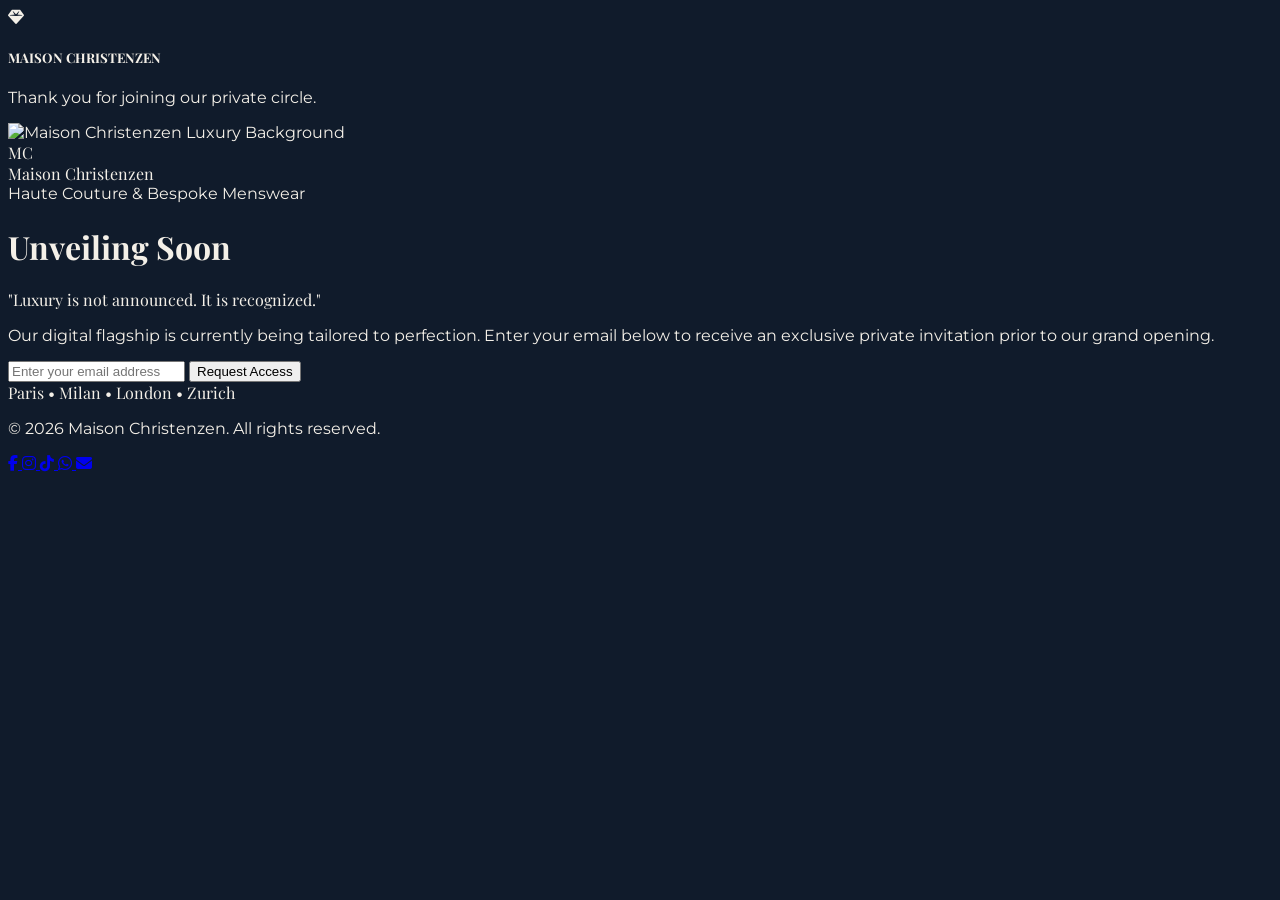
==== index.html @ d9ef7615 "comming soon" ====
<!DOCTYPE html>
<html lang="en">
<head>
    <meta charset="UTF-8">
    <meta name="viewport" content="width=device-width, initial-scale=1.0">
    <title>Maison Christenzen | Coming Soon</title>
    <!-- Tailwind CSS CDN -->
    <script src="https://cdn.tailwindcss.com"></script>
    <script>
        tailwind.config = {
            theme: {
                extend: {
                    colors: {
                        midnight: '#101B2B',
                        ivory: '#F4F0E8',
                        alabaster: '#FAF8F5',
                        platinum: '#B8BEC8',
                        champagne: '#C4AA83',
                    },
                    fontFamily: {
                        serif: ['Playfair Display', 'serif'],
                        sans: ['Montserrat', 'sans-serif'],
                    },
                }
            }
        }
    </script>
    <!-- Google Fonts -->
    <link rel="preconnect" href="https://fonts.googleapis.com">
    <link rel="preconnect" href="https://fonts.gstatic.com" crossorigin>
    <link href="https://fonts.googleapis.com/css2?family=Montserrat:wght@300;400;500;600&family=Playfair+Display:ital,wght@0,400;0,500;0,600;0,700;1,400;1,500&display=swap" rel="stylesheet">
    <!-- FontAwesome Icons -->
    <link rel="stylesheet" href="https://cdnjs.cloudflare.com/ajax/libs/font-awesome/6.4.0/css/all.min.css">
    <style>
        body {
            background-color: #101B2B;
            color: #F4F0E8;
            font-family: 'Montserrat', sans-serif;
        }
        h1, h2, h3, h4, .font-serif {
            font-family: 'Playfair Display', serif;
        }
    </style>
</head>
<body class="bg-midnight text-ivory antialiased selection:bg-champagne selection:text-midnight min-h-screen flex flex-col justify-between relative overflow-x-hidden">

    <!-- Notification Toast Box -->
    <div id="toast" class="fixed bottom-6 right-6 z-50 transform translate-y-24 opacity-0 transition-all duration-300 bg-white border border-champagne/40 text-midnight px-6 py-4 rounded-sm shadow-2xl flex items-center space-x-4">
        <i class="fa-solid fa-gem text-champagne text-xl"></i>
        <div>
            <h5 class="font-serif text-sm tracking-widest text-midnight font-semibold">MAISON CHRISTENZEN</h5>
            <p id="toast-message" class="text-xs text-midnight/70">Thank you for joining our private circle.</p>
        </div>
    </div>

    <!-- Background Image Overlay -->
    <div class="absolute inset-0 z-0 pointer-events-none">
        <img src="https://images.unsplash.com/photo-1507679799987-c73779587ccf?auto=format&fit=crop&w=2000&q=80" alt="Maison Christenzen Luxury Background" class="w-full h-full object-cover object-center opacity-20 filter brightness-75">
        <div class="absolute inset-0 bg-gradient-to-b from-midnight/90 via-midnight/75 to-midnight"></div>
    </div>

    <!-- Top Header -->
    <header class="relative z-10 w-full py-10 px-8 flex justify-center border-b border-platinum/10">
        <div class="flex items-center space-x-3">
            <div class="w-11 h-11 border border-champagne/70 flex items-center justify-center rounded-sm">
                <span class="font-serif font-bold text-champagne text-xl tracking-tighter">MC</span>
            </div>
            <div class="text-left">
                <span class="font-serif tracking-[0.25em] text-sm uppercase block text-ivory font-medium">Maison</span>
                <span class="font-serif tracking-[0.15em] text-[10px] uppercase block text-champagne">Christenzen</span>
            </div>
        </div>
    </header>

    <!-- Main Content Area -->
    <main class="relative z-10 flex-grow flex items-center justify-center px-6 py-16 text-center">
        <div class="max-w-3xl mx-auto">
            <span class="text-champagne uppercase tracking-[0.35em] text-xs font-semibold mb-6 block">Haute Couture & Bespoke Menswear</span>
            
            <h1 class="font-serif text-4xl sm:text-6xl md:text-7xl tracking-wider text-ivory font-light mb-6">
                Unveiling Soon
            </h1>
            
            <p class="font-serif italic text-lg sm:text-xl text-platinum/90 mb-10 tracking-wide max-w-xl mx-auto">
                "Luxury is not announced. It is recognized."
            </p>

            <div class="w-16 h-[1px] bg-champagne/60 mx-auto mb-10"></div>

            <p class="text-xs sm:text-sm text-platinum/80 font-light leading-relaxed max-w-lg mx-auto mb-10 tracking-wider">
                Our digital flagship is currently being tailored to perfection. Enter your email below to receive an exclusive private invitation prior to our grand opening.
            </p>

            <!-- Newsletter Form -->
            <form onsubmit="event.preventDefault(); showToast('Your email has been added to our private concierge list.');" class="max-w-md mx-auto flex flex-col sm:flex-row gap-3">
                <input type="email" placeholder="Enter your email address" required class="flex-grow bg-midnight/90 border border-platinum/30 px-5 py-4 text-xs text-ivory focus:outline-none focus:border-champagne rounded-sm placeholder:text-platinum/50 transition-colors">
                <button type="submit" class="px-8 py-4 bg-transparent border border-champagne text-champagne hover:bg-champagne hover:text-midnight transition-all duration-300 text-xs uppercase tracking-[0.25em] font-semibold whitespace-nowrap shadow-lg">
                    Request Access
                </button>
            </form>
            
            <div class="mt-12 text-[11px] uppercase tracking-[0.25em] text-champagne/80 font-serif italic">
                Paris • Milan • London • Zurich
            </div>
        </div>
    </main>

    <!-- Footer Area -->
    <footer class="relative z-10 w-full py-8 px-6 border-t border-platinum/10 flex flex-col sm:flex-row items-center justify-between text-xs text-platinum/60 font-light max-w-7xl mx-auto">
        <p>&copy; 2026 Maison Christenzen. All rights reserved.</p>
        
        <div class="flex items-center space-x-5 mt-4 sm:mt-0">
            <a href="https://facebook.com" target="_blank" rel="noopener noreferrer" aria-label="Facebook" class="w-8 h-8 border border-platinum/30 rounded-full flex items-center justify-center hover:border-champagne hover:text-champagne transition-colors">
                <i class="fa-brands fa-facebook-f text-xs"></i>
            </a>
            <a href="https://instagram.com" target="_blank" rel="noopener noreferrer" aria-label="Instagram" class="w-8 h-8 border border-platinum/30 rounded-full flex items-center justify-center hover:border-champagne hover:text-champagne transition-colors">
                <i class="fa-brands fa-instagram text-xs"></i>
            </a>
            <a href="https://tiktok.com" target="_blank" rel="noopener noreferrer" aria-label="TikTok" class="w-8 h-8 border border-platinum/30 rounded-full flex items-center justify-center hover:border-champagne hover:text-champagne transition-colors">
                <i class="fa-brands fa-tiktok text-xs"></i>
            </a>
            <a href="https://whatsapp.com" target="_blank" rel="noopener noreferrer" aria-label="WhatsApp" class="w-8 h-8 border border-platinum/30 rounded-full flex items-center justify-center hover:border-champagne hover:text-champagne transition-colors">
                <i class="fa-brands fa-whatsapp text-xs"></i>
            </a>
            <a href="mailto:concierge@maisonchristenzen.com" aria-label="Email Concierge" class="w-8 h-8 border border-platinum/30 rounded-full flex items-center justify-center hover:border-champagne hover:text-champagne transition-colors">
                <i class="fa-solid fa-envelope text-xs"></i>
            </a>
        </div>
    </footer>

    <!-- Toast Script -->
    <script>
        function showToast(message) {
            const toast = document.getElementById('toast');
            const toastMsg = document.getElementById('toast-message');
            toastMsg.textContent = message;
            
            toast.classList.remove('translate-y-24', 'opacity-0');
            toast.classList.add('translate-y-0', 'opacity-100');
            
            setTimeout(() => {
                toast.classList.remove('translate-y-0', 'opacity-100');
                toast.classList.add('translate-y-24', 'opacity-0');
            }, 3500);
        }
    </script>
</body>
</html>
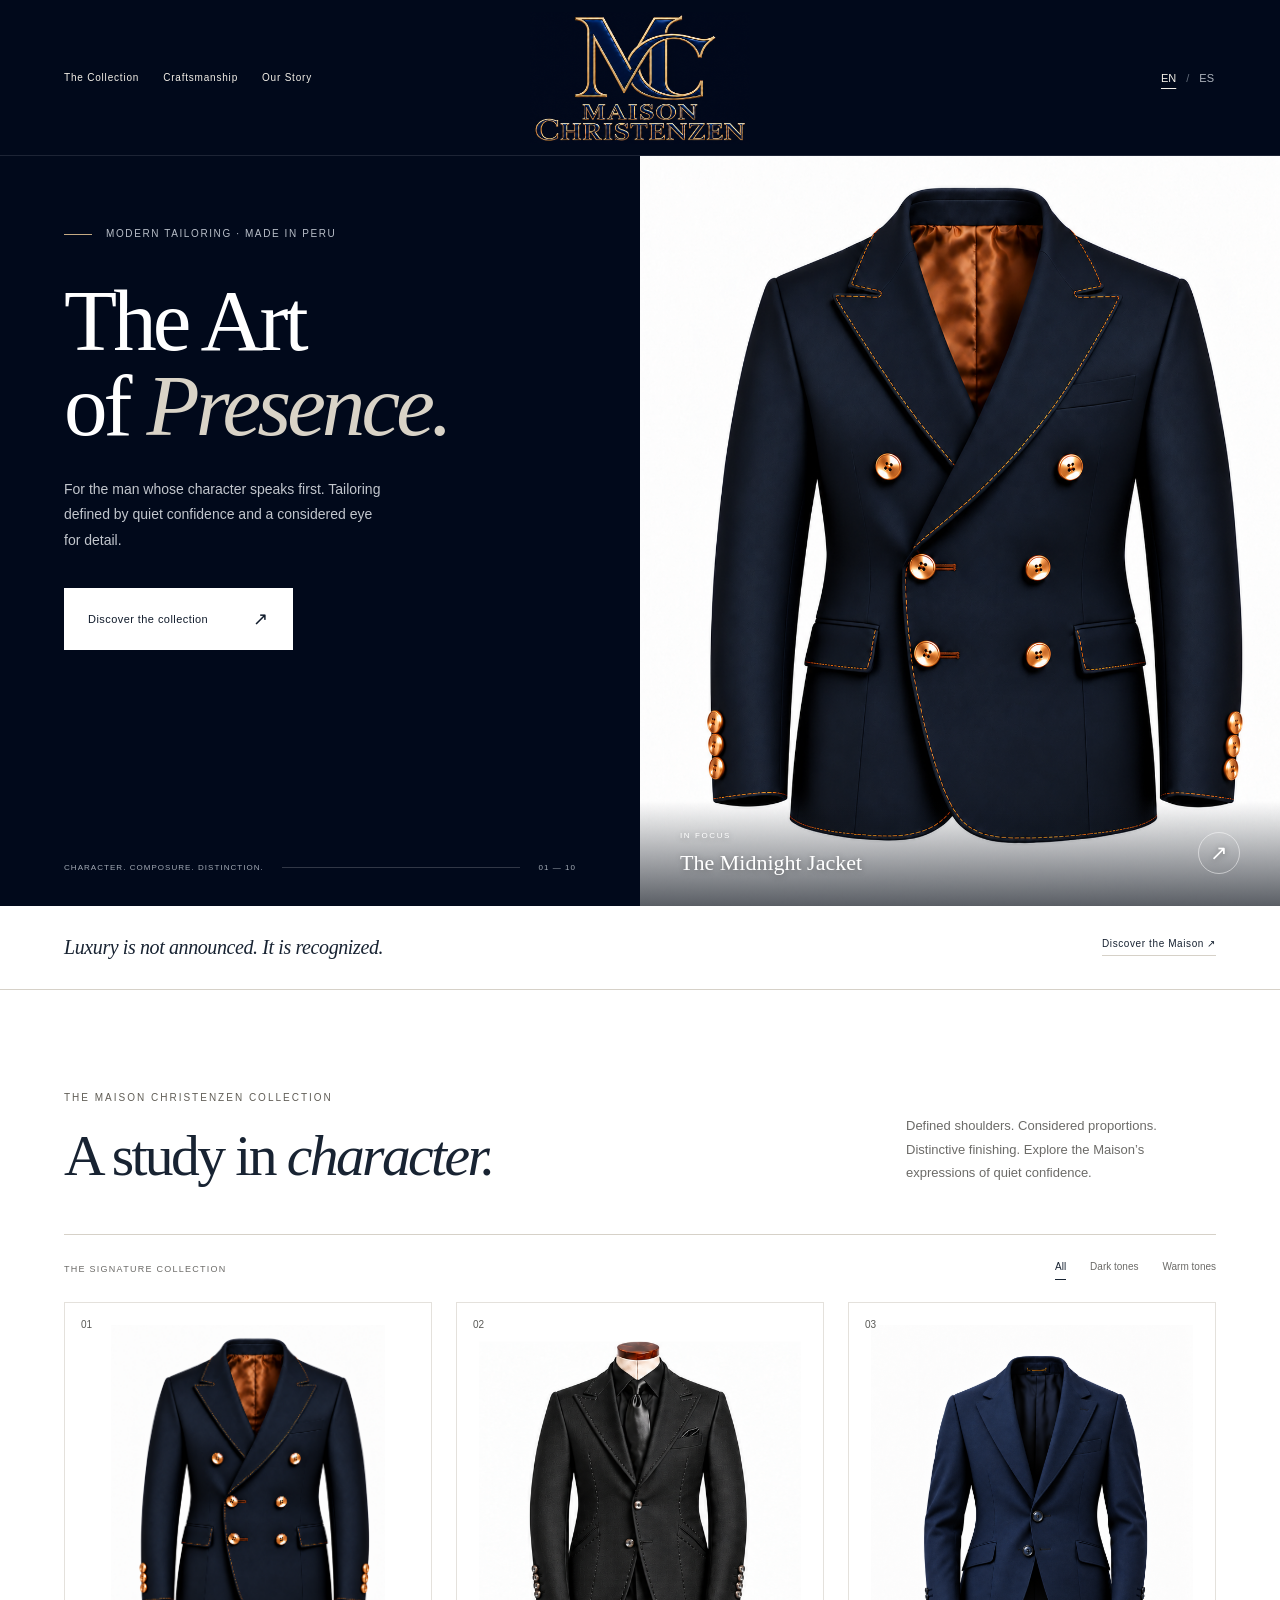
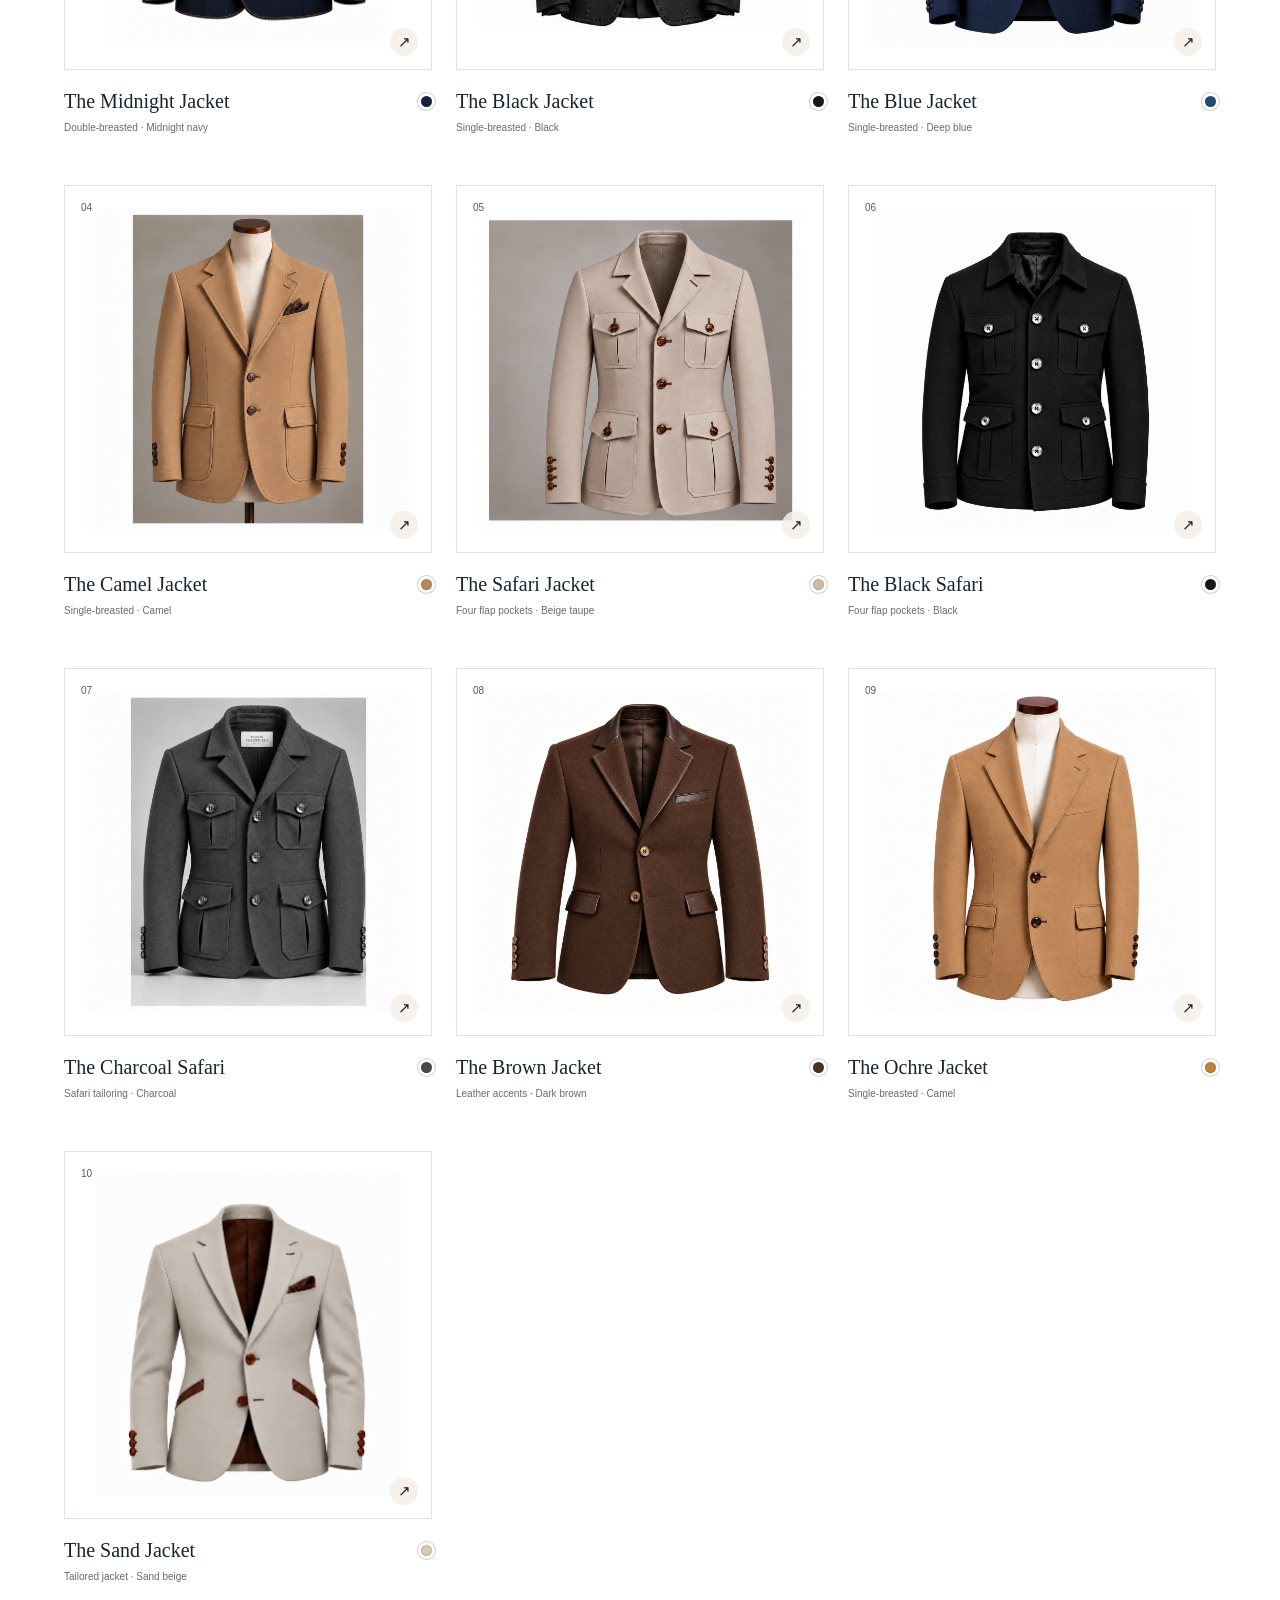
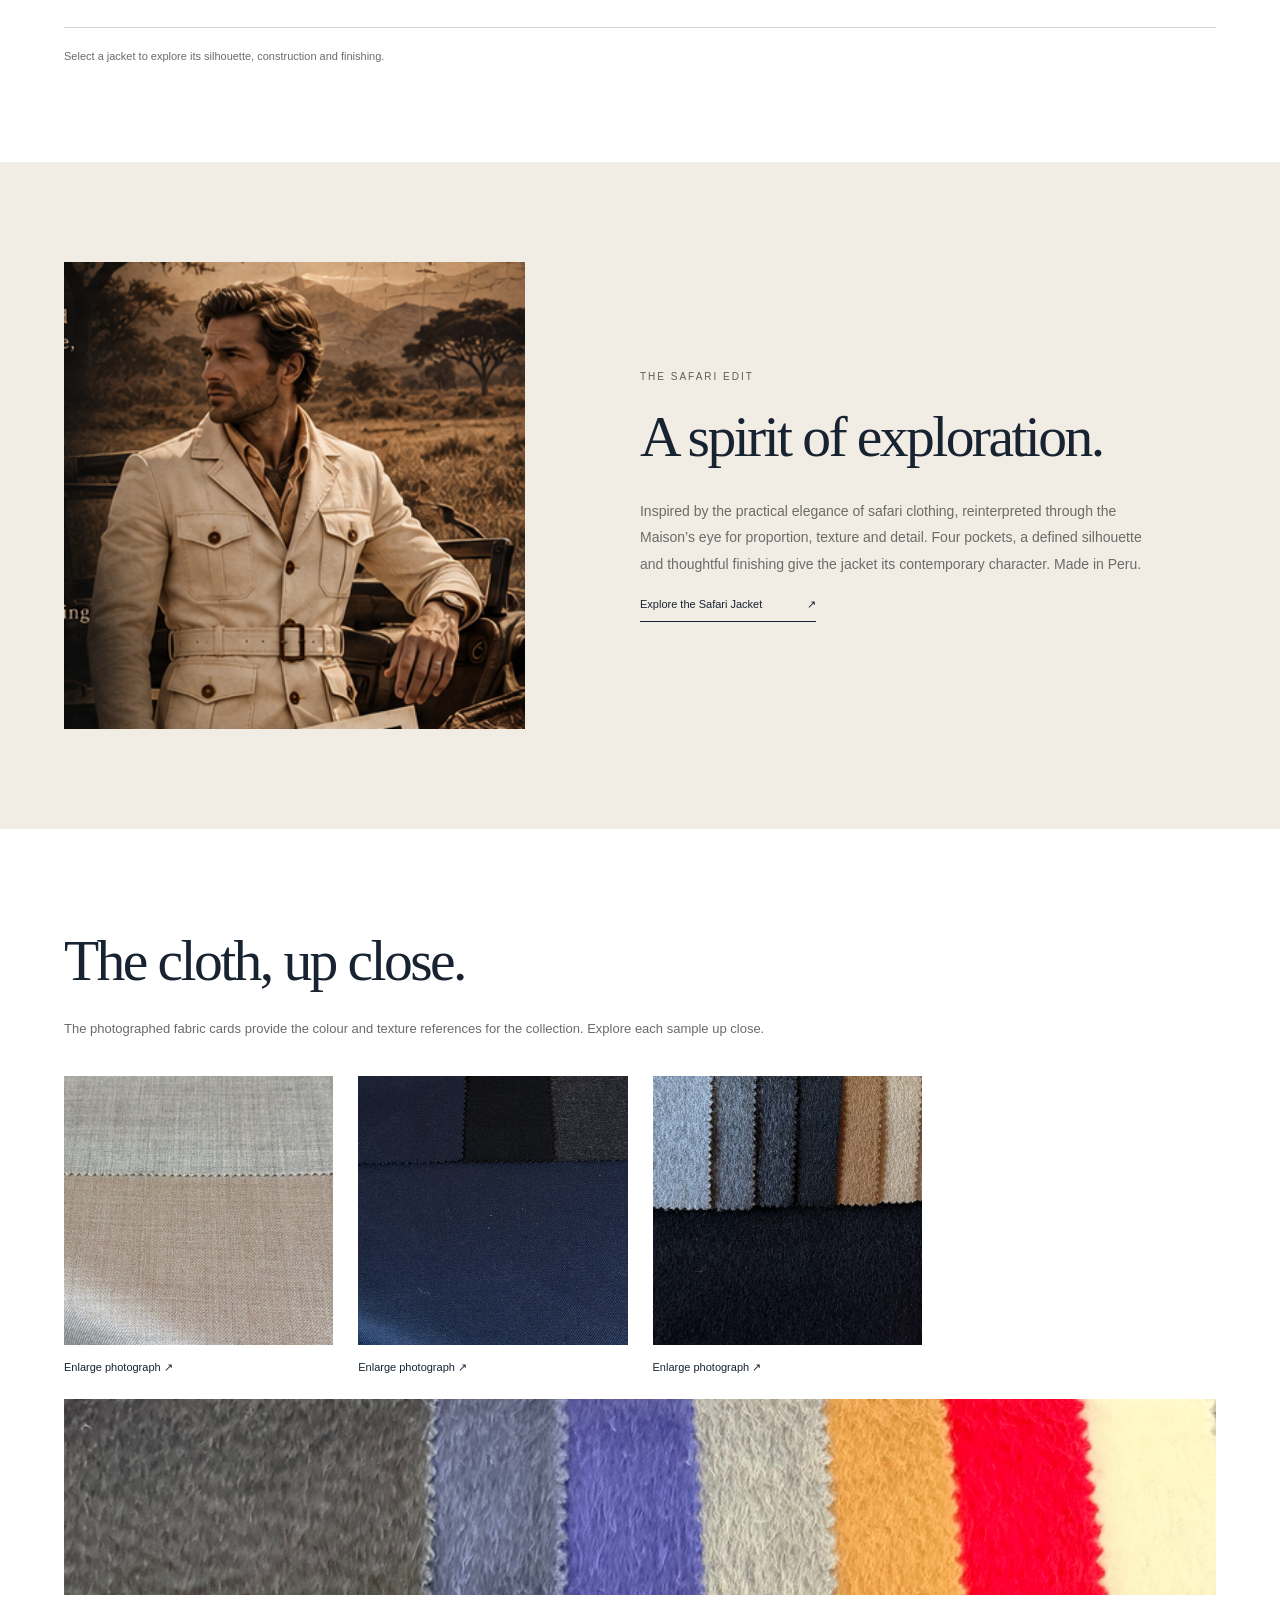
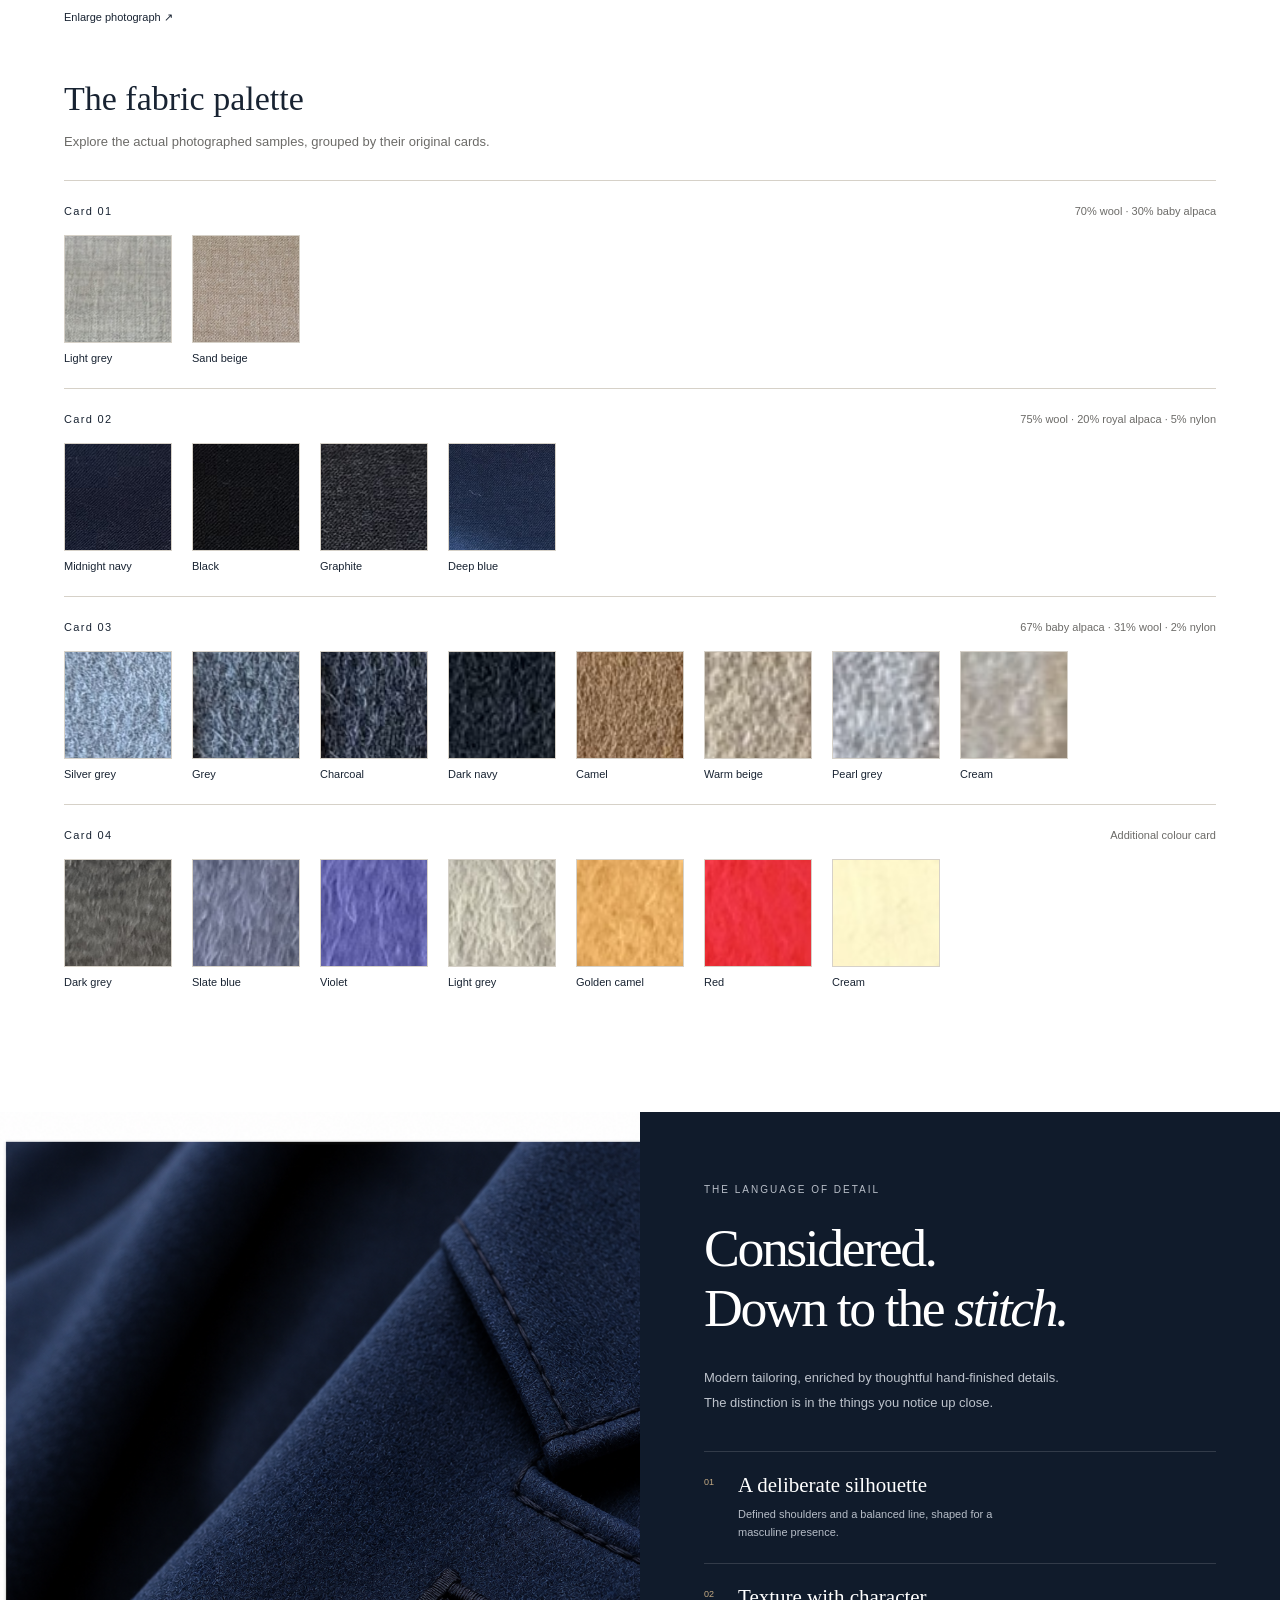
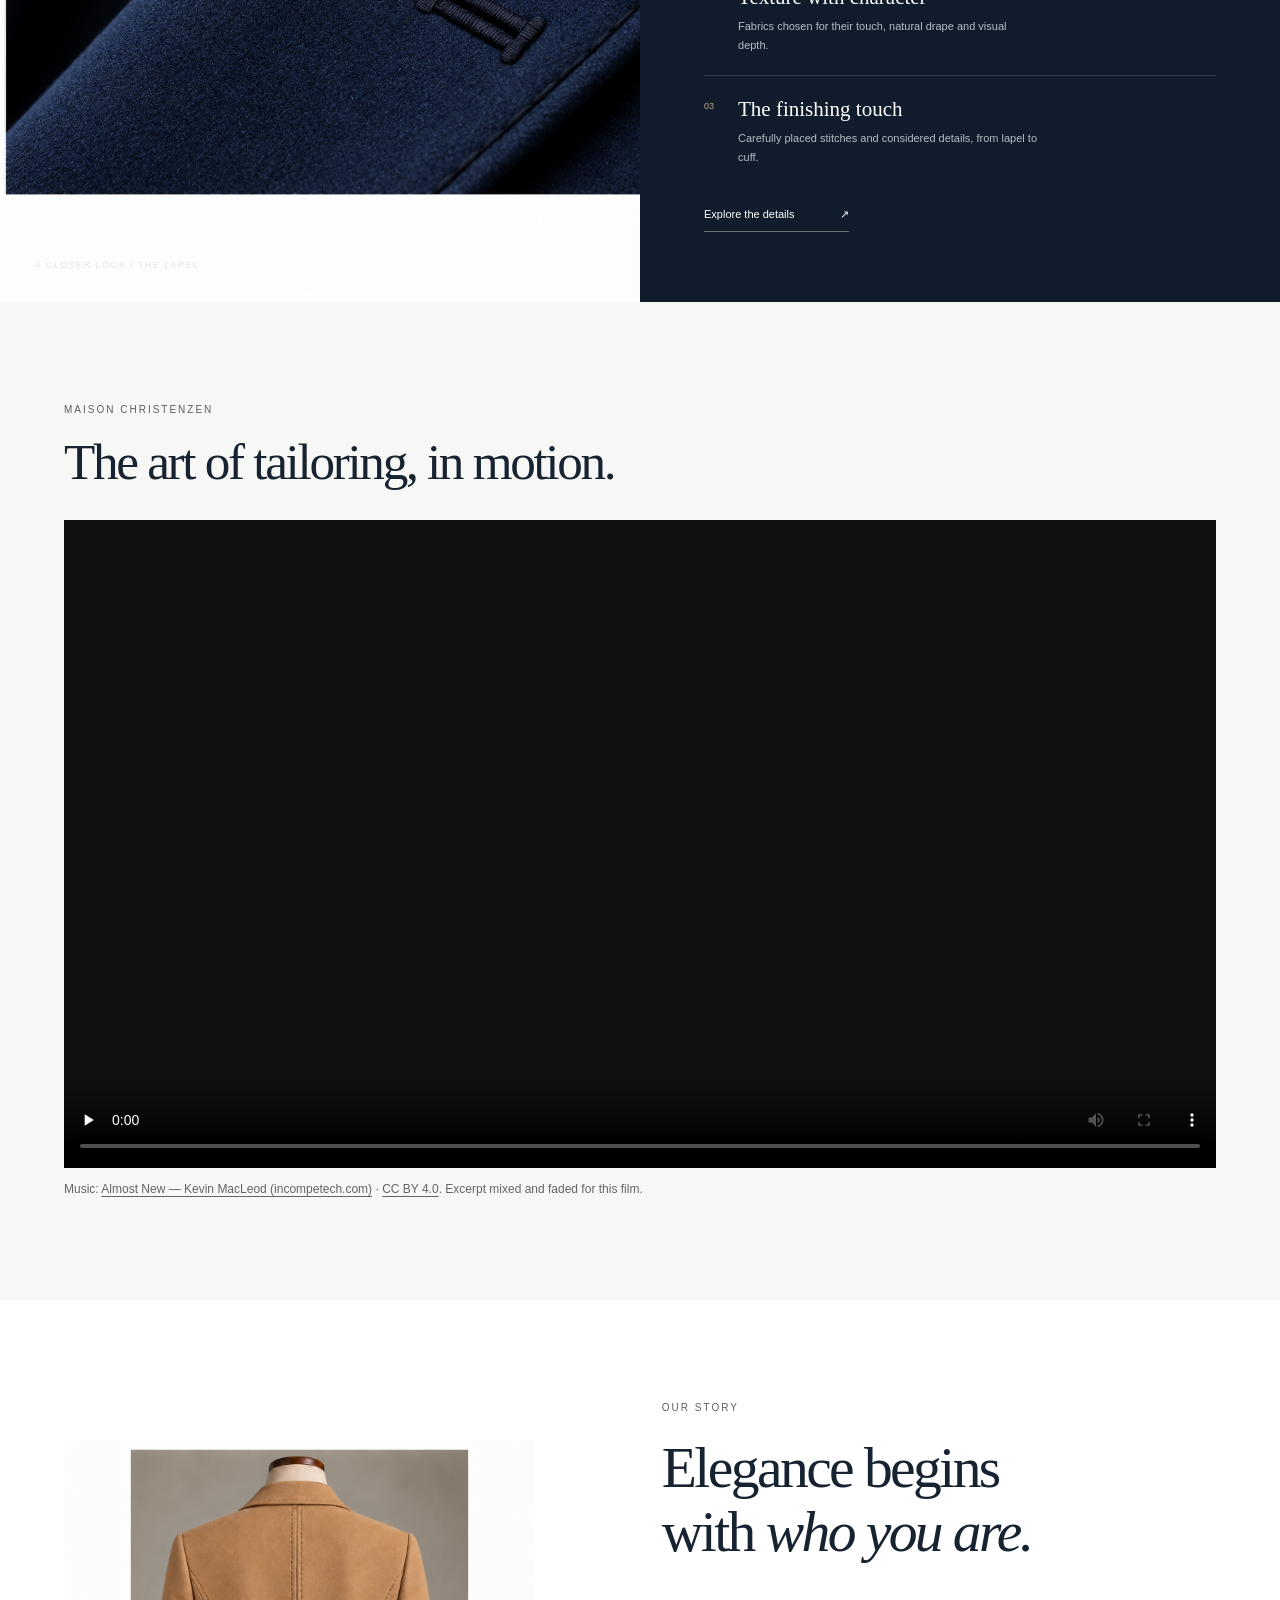
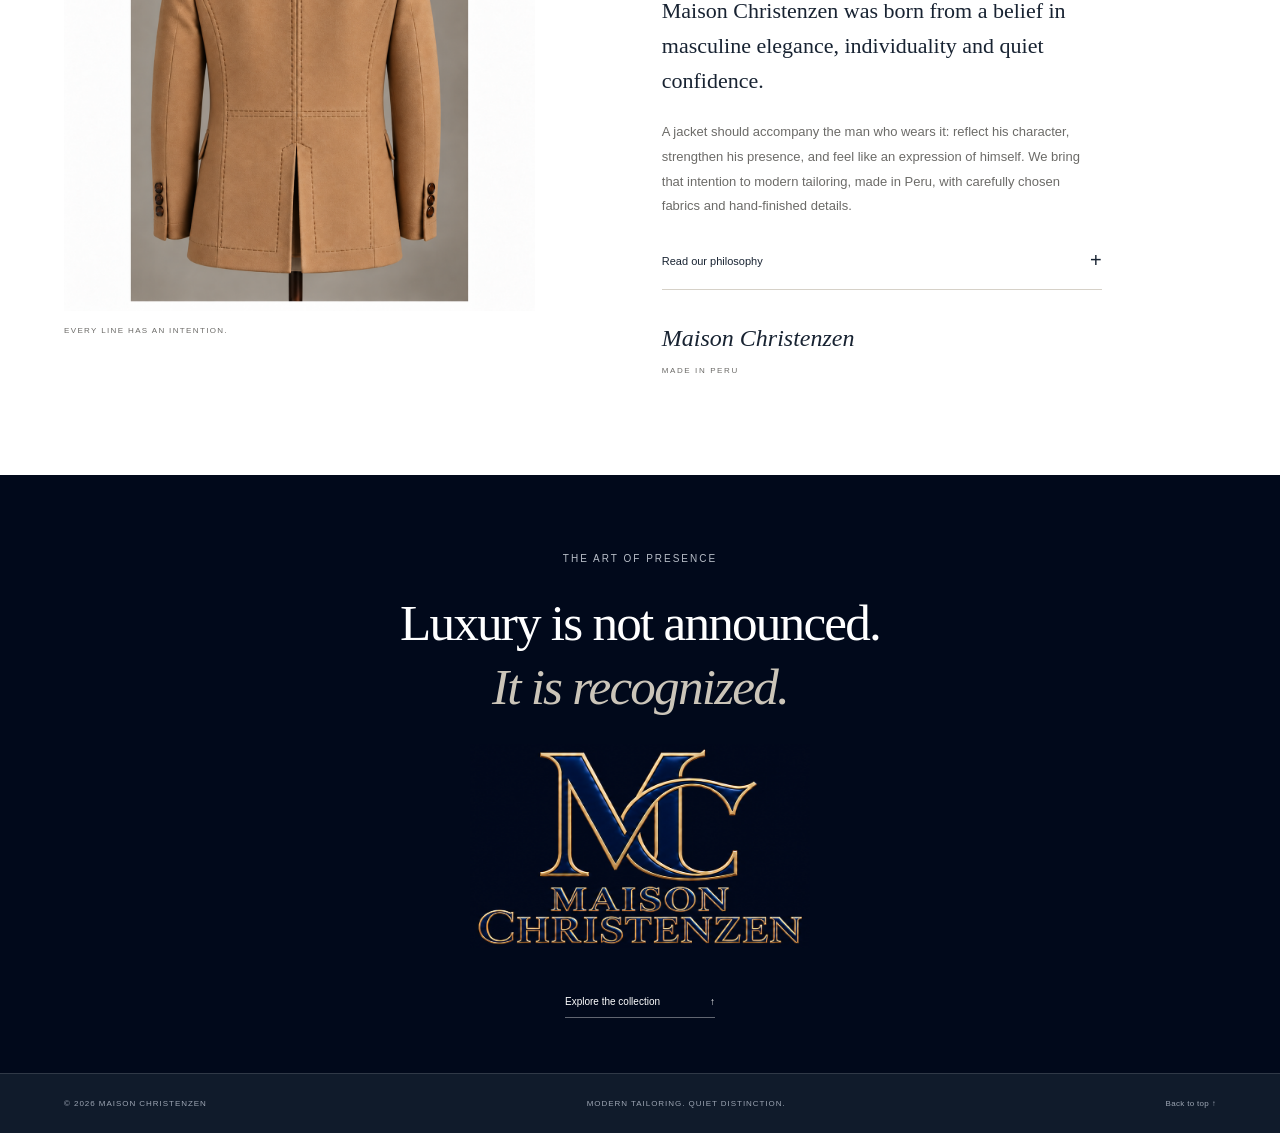
==== commit 458567a7: "web replaced" ====
--- a/index.html
+++ b/index.html
@@ -1,148 +1,87 @@
 <!DOCTYPE html>
-<html lang="en">
-<head>
-    <meta charset="UTF-8">
-    <meta name="viewport" content="width=device-width, initial-scale=1.0">
-    <title>Maison Christenzen | Coming Soon</title>
-    <!-- Tailwind CSS CDN -->
-    <script src="https://cdn.tailwindcss.com"></script>
-    <script>
-        tailwind.config = {
-            theme: {
-                extend: {
-                    colors: {
-                        midnight: '#101B2B',
-                        ivory: '#F4F0E8',
-                        alabaster: '#FAF8F5',
-                        platinum: '#B8BEC8',
-                        champagne: '#C4AA83',
-                    },
-                    fontFamily: {
-                        serif: ['Playfair Display', 'serif'],
-                        sans: ['Montserrat', 'sans-serif'],
-                    },
-                }
-            }
-        }
-    </script>
-    <!-- Google Fonts -->
-    <link rel="preconnect" href="https://fonts.googleapis.com">
-    <link rel="preconnect" href="https://fonts.gstatic.com" crossorigin>
-    <link href="https://fonts.googleapis.com/css2?family=Montserrat:wght@300;400;500;600&family=Playfair+Display:ital,wght@0,400;0,500;0,600;0,700;1,400;1,500&display=swap" rel="stylesheet">
-    <!-- FontAwesome Icons -->
-    <link rel="stylesheet" href="https://cdnjs.cloudflare.com/ajax/libs/font-awesome/6.4.0/css/all.min.css">
-    <style>
-        body {
-            background-color: #101B2B;
-            color: #F4F0E8;
-            font-family: 'Montserrat', sans-serif;
-        }
-        h1, h2, h3, h4, .font-serif {
-            font-family: 'Playfair Display', serif;
-        }
-    </style>
+<!-- saved from url=(0072)https://maison-christenzen-presence.greypeach14.chatgpt.site/#collection -->
+<html lang="en"><head><meta http-equiv="Content-Type" content="text/html; charset=UTF-8">
+  
+  <meta name="viewport" content="width=device-width, initial-scale=1">
+  <meta name="theme-color" content="#101B2B">
+  <meta name="description" content="Maison Christenzen. Modern men&#39;s tailoring with hand-finished details, made in Peru. Discover the collection and The Art of Presence.">
+  <meta property="og:title" content="Maison Christenzen — The Art of Presence">
+  <meta property="og:description" content="Luxury is not announced. It is recognized. Explore modern men&#39;s tailoring, made in Peru.">
+  <meta property="og:type" content="website">
+  <meta property="og:url" content="https://maison-christenzen-presence.greypeach14.chatgpt.site">
+  <meta property="og:image" content="https://maison-christenzen-presence.greypeach14.chatgpt.site/assets/maison-christenzen-final.png">
+  <link rel="stylesheet" href="./assets/style.css">
+  <script src="./assets/app.js" defer=""></script>
+  <title>Maison Christenzen — The Art of Presence</title>
 </head>
-<body class="bg-midnight text-ivory antialiased selection:bg-champagne selection:text-midnight min-h-screen flex flex-col justify-between relative overflow-x-hidden">
+<body cz-shortcut-listen="true" class="">
+  <a class="skip" href="https://maison-christenzen-presence.greypeach14.chatgpt.site/#main" data-i18n="skip">Skip to content</a>
+  <header class="header">
+    <a class="brand logo-window" href="https://maison-christenzen-presence.greypeach14.chatgpt.site/#" aria-label="Maison Christenzen home"><img src="./assets/maison-christenzen-final.png" alt="Maison Christenzen" width="1672" height="941"></a>
+    <nav class="desktop-nav" aria-label="Main navigation">
+      <a href="https://maison-christenzen-presence.greypeach14.chatgpt.site/#collection" data-i18n="collection">The Collection</a>
+      <a href="https://maison-christenzen-presence.greypeach14.chatgpt.site/#craft" data-i18n="craft">Craftsmanship</a>
+      <a href="https://maison-christenzen-presence.greypeach14.chatgpt.site/#story" data-i18n="story">Our Story</a>
+    </nav>
+    <div class="header-actions">
+      <div class="languages" aria-label="Language"><button type="button" data-lang="en" aria-pressed="true">EN</button><span aria-hidden="true">/</span><button type="button" data-lang="es" aria-pressed="false">ES</button></div>
+      <button class="menu-button" aria-label="Open navigation" aria-expanded="false" aria-controls="mobile-nav"><span></span><span></span></button>
+    </div>
+  </header>
+  <nav class="mobile-nav" id="mobile-nav" aria-label="Mobile navigation" hidden=""><a href="https://maison-christenzen-presence.greypeach14.chatgpt.site/#collection" data-i18n="collection">The Collection</a><a href="https://maison-christenzen-presence.greypeach14.chatgpt.site/#craft" data-i18n="craft">Craftsmanship</a><a href="https://maison-christenzen-presence.greypeach14.chatgpt.site/#story" data-i18n="story">Our Story</a></nav>
+  <main id="main">
+    <section class="hero" aria-labelledby="hero-title">
+      <div class="hero-copy">
+        <p class="eyebrow light"><span class="dash"></span><span data-i18n="heroEyebrow">MODERN TAILORING · MADE IN PERU</span></p>
+        <h1 id="hero-title" data-i18n-html="heroTitle">The Art<br>of <em>Presence.</em></h1>
+        <p class="hero-description" data-i18n="heroDescription">For the man whose character speaks first. Tailoring defined by quiet confidence and a considered eye for detail.</p>
+        <a class="button button-ivory" href="https://maison-christenzen-presence.greypeach14.chatgpt.site/#collection"><span data-i18n="discover">Discover the collection</span><span aria-hidden="true">↗</span></a>
+        <div class="hero-bottom"><span data-i18n="heroBottom">CHARACTER. COMPOSURE. DISTINCTION.</span><span class="vertical-line"></span><span>01 — 10</span></div>
+      </div>
+      <button type="button" class="hero-image" data-product="midnight" aria-label="Explore The Midnight Jacket" aria-haspopup="dialog">
+        <img src="./assets/natural-v8-midnight-front.webp" alt="Midnight navy double-breasted Maison Christenzen jacket with warm contrast stitching" width="570" height="650" fetchpriority="high">
+        <span class="image-caption"><span><small data-i18n="featured">IN FOCUS</small><span data-i18n="midnightName">The Midnight Jacket</span></span><span class="circle-arrow" aria-hidden="true">↗</span></span>
+      </button>
+    </section>
+    <div class="signature-strip"><p data-i18n="signature">Luxury is not announced. It is recognized.</p><a href="https://maison-christenzen-presence.greypeach14.chatgpt.site/#story" data-i18n="meetMaison">Discover the Maison ↗</a></div>
 
-    <!-- Notification Toast Box -->
-    <div id="toast" class="fixed bottom-6 right-6 z-50 transform translate-y-24 opacity-0 transition-all duration-300 bg-white border border-champagne/40 text-midnight px-6 py-4 rounded-sm shadow-2xl flex items-center space-x-4">
-        <i class="fa-solid fa-gem text-champagne text-xl"></i>
-        <div>
-            <h5 class="font-serif text-sm tracking-widest text-midnight font-semibold">MAISON CHRISTENZEN</h5>
-            <p id="toast-message" class="text-xs text-midnight/70">Thank you for joining our private circle.</p>
-        </div>
-    </div>
+    <section class="collection section-pad" id="collection" aria-labelledby="collection-title">
+      <div class="section-heading"><div><p class="eyebrow" data-i18n="collectionEyebrow">THE MAISON CHRISTENZEN COLLECTION</p><h2 id="collection-title" data-i18n-html="collectionTitle">A study in <em>character.</em></h2></div><p class="section-intro" data-i18n="collectionIntro">Defined shoulders. Considered proportions. Distinctive finishing. Explore the Maison’s expressions of quiet confidence.</p></div>
+      <div class="collection-tools"><p data-i18n="fourPieces">THE SIGNATURE COLLECTION</p><div class="filters" aria-label="Filter collection"><button data-filter="all" class="active" aria-pressed="true" data-i18n="all">All</button><button data-filter="dark" aria-pressed="false" data-i18n="dark">Dark tones</button><button data-filter="warm" aria-pressed="false" data-i18n="warm">Warm tones</button></div></div>
+      <div class="products">
+        <article class="product" data-tone="dark"><button class="product-image" data-product="midnight" aria-haspopup="dialog"><img src="./assets/natural-v8-midnight-front.webp" alt="Front of the midnight navy double-breasted jacket" width="570" height="650" loading="lazy"><span class="product-index">01</span><span class="product-open" aria-hidden="true">↗</span></button><div class="product-info"><div><h3><button data-product="midnight" data-i18n="midnightName" aria-haspopup="dialog">The Midnight Jacket</button></h3><p data-i18n="midnightType">Double-breasted · Midnight navy</p></div><span class="swatch midnight" role="img" data-colour-key="midnight" aria-label="Midnight navy" title="Midnight navy"></span></div></article>
+        <article class="product" data-tone="dark"><button class="product-image region-card" data-product="black" aria-haspopup="dialog"><span class="card-frame" data-region="black-front" style="--photo-ratio: 1;"><img src="./assets/natural-v10-black-front.webp" alt="Front of the black tailored jacket" width="500" height="787" loading="lazy" style="position: absolute; width: 100%; height: 100%; max-width: none; left: 0px; top: 0px; object-fit: contain;"></span><span class="product-index">02</span><span class="product-open" aria-hidden="true">↗</span></button><div class="product-info"><div><h3><button data-product="black" data-i18n="blackName" aria-haspopup="dialog">The Black Jacket</button></h3><p data-i18n="blackType">Single-breasted · Black</p></div><span class="swatch black" role="img" data-colour-key="black" aria-label="Black" title="Black"></span></div></article>
+        <article class="product" data-tone="dark"><button class="product-image region-card" data-product="blue" aria-haspopup="dialog"><span class="card-frame" data-region="blue-front" style="--photo-ratio: 1;"><img src="./assets/natural-v11-blue-front.webp" alt="Front of the blue tailored jacket with visible texture and two front buttons" width="500" height="655" loading="lazy" style="position: absolute; width: 100%; height: 100%; max-width: none; left: 0px; top: 0px; object-fit: contain;"></span><span class="product-index">03</span><span class="product-open" aria-hidden="true">↗</span></button><div class="product-info"><div><h3><button data-product="blue" data-i18n="blueName" aria-haspopup="dialog">The Blue Jacket</button></h3><p data-i18n="blueType">Single-breasted · Deep blue</p></div><span class="swatch blue" role="img" data-colour-key="blue" aria-label="Deep blue" title="Deep blue"></span></div></article>
+        <article class="product" data-tone="warm"><button class="product-image" data-product="camel" aria-haspopup="dialog"><img src="./assets/camel-front.webp" alt="Front of the camel jacket with hand-finished stitching and brown pocket square" width="768" height="1024" loading="lazy"><span class="product-index">04</span><span class="product-open" aria-hidden="true">↗</span></button><div class="product-info"><div><h3><button data-product="camel" data-i18n="camelName" aria-haspopup="dialog">The Camel Jacket</button></h3><p data-i18n="camelType">Single-breasted · Camel</p></div><span class="swatch camel" role="img" data-colour-key="camel" aria-label="Camel" title="Camel"></span></div></article>
+<article class="product" data-tone="warm"><button class="product-image region-card" data-product="safari" aria-haspopup="dialog"><span class="card-frame" data-region="safari-front" style="--photo-ratio: 1;"><img alt="The Safari Jacket" loading="lazy" src="./assets/review-v7-safari-front.webp" style="position: absolute; width: 100%; height: 100%; max-width: none; left: 0px; top: 0px; object-fit: contain;"></span><span class="product-index">05</span><span class="product-open" aria-hidden="true">↗</span></button><div class="product-info"><div><h3><button data-product="safari" data-i18n="safariName" aria-haspopup="dialog">The Safari Jacket</button></h3><p data-i18n="safariType">Four flap pockets · Beige taupe</p></div><span class="swatch safari" role="img" data-colour-key="safari" aria-label="Beige" title="Beige"></span></div></article><article class="product" data-tone="dark"><button class="product-image region-card" data-product="safariBlack" aria-haspopup="dialog"><span class="card-frame" data-region="safariBlack0" style="--photo-ratio: 0.9787066246056783;"><img alt="The Black Safari" loading="lazy" src="./assets/hd-flat-safariBlack0.webp" style="position: absolute; width: 100%; height: 100%; max-width: none; left: 0px; top: 0px; object-fit: contain;"></span><span class="product-index">06</span><span class="product-open" aria-hidden="true">↗</span></button><div class="product-info"><div><h3><button data-product="safariBlack" data-i18n="safariBlackName" aria-haspopup="dialog">The Black Safari</button></h3><p data-i18n="safariBlackType">Four flap pockets · Black</p></div><span class="swatch safariBlack" role="img" data-colour-key="safariBlack" aria-label="Black" title="Black"></span></div></article><article class="product" data-tone="dark"><button class="product-image region-card" data-product="charcoal" aria-haspopup="dialog"><span class="card-frame" data-region="charcoal0" style="--photo-ratio: 1;"><img alt="The Charcoal Safari" loading="lazy" src="./assets/tailor-v3-charcoal0.webp" style="position: absolute; width: 100%; height: 100%; max-width: none; left: 0px; top: 0px; object-fit: contain;"></span><span class="product-index">07</span><span class="product-open" aria-hidden="true">↗</span></button><div class="product-info"><div><h3><button data-product="charcoal" data-i18n="charcoalName" aria-haspopup="dialog">The Charcoal Safari</button></h3><p data-i18n="charcoalType">Safari tailoring · Charcoal</p></div><span class="swatch charcoal" role="img" data-colour-key="charcoal" aria-label="Charcoal" title="Charcoal"></span></div></article><article class="product" data-tone="warm"><button class="product-image region-card" data-product="brown" aria-haspopup="dialog"><span class="card-frame" data-region="brown0" style="--photo-ratio: 1;"><img alt="The Brown Jacket" loading="lazy" src="./assets/hd-flat-brown0.webp" style="position: absolute; width: 100%; height: 100%; max-width: none; left: 0px; top: 0px; object-fit: contain;"></span><span class="product-index">08</span><span class="product-open" aria-hidden="true">↗</span></button><div class="product-info"><div><h3><button data-product="brown" data-i18n="brownName" aria-haspopup="dialog">The Brown Jacket</button></h3><p data-i18n="brownType">Leather accents · Dark brown</p></div><span class="swatch brown" role="img" data-colour-key="brown" aria-label="Brown" title="Brown"></span></div></article><article class="product" data-tone="warm"><button class="product-image region-card" data-product="ochre" aria-haspopup="dialog"><span class="card-frame" data-region="ochre0" style="--photo-ratio: 1;"><img alt="The Ochre Jacket" loading="lazy" src="./assets/review-v4-ochre0.webp" style="position: absolute; width: 100%; height: 100%; max-width: none; left: 0px; top: 0px; object-fit: contain;"></span><span class="product-index">09</span><span class="product-open" aria-hidden="true">↗</span></button><div class="product-info"><div><h3><button data-product="ochre" data-i18n="ochreName" aria-haspopup="dialog">The Ochre Jacket</button></h3><p data-i18n="ochreType">Single-breasted · Camel</p></div><span class="swatch ochre" role="img" data-colour-key="ochre" aria-label="Ochre" title="Ochre"></span></div></article><article class="product" data-tone="warm"><button class="product-image region-card" data-product="sand" aria-haspopup="dialog"><span class="card-frame" data-region="sand0" style="--photo-ratio: 0.9472459270752521;"><img alt="The Sand Jacket" loading="lazy" src="./assets/natural-v11-sand0.webp" style="position: absolute; width: 100%; height: 100%; max-width: none; left: 0px; top: 0px; object-fit: contain;"></span><span class="product-index">10</span><span class="product-open" aria-hidden="true">↗</span></button><div class="product-info"><div><h3><button data-product="sand" data-i18n="sandName" aria-haspopup="dialog">The Sand Jacket</button></h3><p data-i18n="sandType">Tailored jacket · Sand beige</p></div><span class="swatch sand" role="img" data-colour-key="sand" aria-label="Sand" title="Sand"></span></div></article>      </div>
+      <p class="collection-note" data-i18n="collectionNote">Select a jacket to explore its silhouette, construction and finishing.</p>
+    </section>
 
-    <!-- Background Image Overlay -->
-    <div class="absolute inset-0 z-0 pointer-events-none">
-        <img src="https://images.unsplash.com/photo-1507679799987-c73779587ccf?auto=format&fit=crop&w=2000&q=80" alt="Maison Christenzen Luxury Background" class="w-full h-full object-cover object-center opacity-20 filter brightness-75">
-        <div class="absolute inset-0 bg-gradient-to-b from-midnight/90 via-midnight/75 to-midnight"></div>
-    </div>
+<section class="safari-edit section-pad" id="safari" aria-labelledby="safari-title"><button class="safari-atmosphere" data-photo="safari-model" aria-label="Safari editorial photograph"><span data-region="safari-model" style="--photo-ratio: 0.9882352941176471;"><img alt="Man wearing a beige safari jacket in a safari landscape" loading="lazy" src="./assets/detail-safari-model.png" style="position: absolute; width: 100%; height: 100%; max-width: none; left: 0px; top: 0px; object-fit: contain;"></span></button><div class="safari-copy"><p class="eyebrow" data-i18n="safariEyebrow">THE SAFARI EDIT</p><h2 id="safari-title" data-i18n="safariTitle">A spirit of exploration.</h2><p data-i18n="safariStory">Inspired by the practical elegance of safari clothing, reinterpreted through the Maison’s eye for proportion, texture and detail. Four pockets, a defined silhouette and thoughtful finishing give the jacket its contemporary character. Made in Peru.</p><button class="text-link" data-product="safari" aria-haspopup="dialog"><span data-i18n="safariExplore">Explore the Safari Jacket</span><span aria-hidden="true">↗</span></button></div></section>
+<section id="fabrics" class="fabric-section section-pad" aria-labelledby="fabrics-title"><h2 id="fabrics-title" data-i18n="fabricsTitle">The cloth, up close.</h2><p data-i18n="fabricsText">The photographed fabric cards provide the colour and texture references for the collection. Explore each sample up close.</p><div class="fabric-grid"><button data-photo="fabric1" aria-label="Fabric sample 1"><span class="fabric-square" data-region="fabric1" style="--photo-ratio: 1;"><img src="./assets/fabric1.jpeg" alt="Actual fabric sample 1" loading="lazy" style="position: absolute; width: 164.571%; height: 292.571%; max-width: none; left: -51.4286%; top: -78.5714%; object-fit: fill;"></span><span data-i18n="enlarge">Enlarge photograph</span> ↗</button><button data-photo="fabric2" aria-label="Fabric sample 2"><span class="fabric-square" data-region="fabric2" style="--photo-ratio: 1;"><img src="./assets/fabric2.jpeg" alt="Actual fabric sample 2" loading="lazy" style="position: absolute; width: 151.579%; height: 269.474%; max-width: none; left: -38.1579%; top: -122.368%; object-fit: fill;"></span><span data-i18n="enlarge">Enlarge photograph</span> ↗</button><button data-photo="fabric3" aria-label="Fabric sample 3"><span class="fabric-square" data-region="fabric3" style="--photo-ratio: 1;"><img src="./assets/fabric3.jpeg" alt="Actual fabric sample 3" loading="lazy" style="position: absolute; width: 155.676%; height: 276.757%; max-width: none; left: -13.5135%; top: -110.811%; object-fit: fill;"></span><span data-i18n="enlarge">Enlarge photograph</span> ↗</button><button data-photo="fabric4" aria-label="Fabric sample 4"><span class="fabric-square" data-region="fabric4" style="--photo-ratio: 5.86;"><img src="./assets/fabric4.jpeg" alt="Additional actual fabric colour card" loading="lazy" style="position: absolute; width: 116.279%; height: 909.091%; max-width: none; left: -11.6279%; top: -86.3636%; object-fit: fill;"></span><span data-i18n="enlarge">Enlarge photograph</span> ↗</button></div><div id="cloth-library"><div class="cloth-heading"><h3>The fabric palette</h3><p>Explore the actual photographed samples, grouped by their original cards.</p></div><section class="cloth-card"><div class="cloth-card-heading"><h4>Card 01</h4><p>70% wool · 30% baby alpaca</p></div><div class="cloth-chips"><button type="button" class="cloth-chip" aria-label="Enlarge fabric — Light grey"><span class="cloth-square" style="--photo-ratio: 1;"><img src="./assets/swatch-lightgrey1.jpg" alt="" loading="lazy" style="position: absolute; width: 181.818%; height: 100%; max-width: none; left: -40.9091%; top: 0%; object-fit: fill;"></span><span>Light grey</span></button><button type="button" class="cloth-chip" aria-label="Enlarge fabric — Sand beige"><span class="cloth-square" style="--photo-ratio: 1;"><img src="./assets/swatch-sand1.jpg" alt="" loading="lazy" style="position: absolute; width: 166.667%; height: 100%; max-width: none; left: -33.3333%; top: 0%; object-fit: fill;"></span><span>Sand beige</span></button></div></section><section class="cloth-card"><div class="cloth-card-heading"><h4>Card 02</h4><p>75% wool · 20% royal alpaca · 5% nylon</p></div><div class="cloth-chips"><button type="button" class="cloth-chip" aria-label="Enlarge fabric — Midnight navy"><span class="cloth-square" style="--photo-ratio: 1;"><img src="./assets/swatch-navy2.jpg" alt="" loading="lazy" style="position: absolute; width: 156.25%; height: 100%; max-width: none; left: -28.125%; top: 0%; object-fit: fill;"></span><span>Midnight navy</span></button><button type="button" class="cloth-chip" aria-label="Enlarge fabric — Black"><span class="cloth-square" style="--photo-ratio: 1;"><img src="./assets/swatch-black2.jpg" alt="" loading="lazy" style="position: absolute; width: 100%; height: 135.714%; max-width: none; left: 0%; top: -17.8571%; object-fit: fill;"></span><span>Black</span></button><button type="button" class="cloth-chip" aria-label="Enlarge fabric — Graphite"><span class="cloth-square" style="--photo-ratio: 1;"><img src="./assets/swatch-graphite2.jpg" alt="" loading="lazy" style="position: absolute; width: 100%; height: 126.667%; max-width: none; left: 0%; top: -13.3333%; object-fit: fill;"></span><span>Graphite</span></button><button type="button" class="cloth-chip" aria-label="Enlarge fabric — Deep blue"><span class="cloth-square" style="--photo-ratio: 1;"><img src="./assets/swatch-blue2.jpg" alt="" loading="lazy" style="position: absolute; width: 133.333%; height: 100%; max-width: none; left: -16.6667%; top: 0%; object-fit: fill;"></span><span>Deep blue</span></button></div></section><section class="cloth-card"><div class="cloth-card-heading"><h4>Card 03</h4><p>67% baby alpaca · 31% wool · 2% nylon</p></div><div class="cloth-chips"><button type="button" class="cloth-chip" aria-label="Enlarge fabric — Silver grey"><span class="cloth-square" style="--photo-ratio: 1;"><img src="./assets/swatch-silver3.jpg" alt="" loading="lazy" style="position: absolute; width: 100%; height: 138.462%; max-width: none; left: 0%; top: -19.2308%; object-fit: fill;"></span><span>Silver grey</span></button><button type="button" class="cloth-chip" aria-label="Enlarge fabric — Grey"><span class="cloth-square" style="--photo-ratio: 1;"><img src="./assets/swatch-grey3.jpg" alt="" loading="lazy" style="position: absolute; width: 100%; height: 266.667%; max-width: none; left: 0%; top: -83.3333%; object-fit: fill;"></span><span>Grey</span></button><button type="button" class="cloth-chip" aria-label="Enlarge fabric — Charcoal"><span class="cloth-square" style="--photo-ratio: 1;"><img src="./assets/fabric3.jpeg" alt="" loading="lazy" style="position: absolute; width: 1355.29%; height: 2409.41%; max-width: none; left: -467.059%; top: -1058.82%; object-fit: fill;"></span><span>Charcoal</span></button><button type="button" class="cloth-chip" aria-label="Enlarge fabric — Dark navy"><span class="cloth-square" style="--photo-ratio: 1;"><img src="./assets/swatch-navy3.jpg" alt="" loading="lazy" style="position: absolute; width: 100%; height: 436.364%; max-width: none; left: 0%; top: -168.182%; object-fit: fill;"></span><span>Dark navy</span></button><button type="button" class="cloth-chip" aria-label="Enlarge fabric — Camel"><span class="cloth-square" style="--photo-ratio: 1;"><img src="./assets/fabric3.jpeg" alt="" loading="lazy" style="position: absolute; width: 1355.29%; height: 2409.41%; max-width: none; left: -752.941%; top: -1058.82%; object-fit: fill;"></span><span>Camel</span></button><button type="button" class="cloth-chip" aria-label="Enlarge fabric — Warm beige"><span class="cloth-square" style="--photo-ratio: 1;"><img src="./assets/swatch-beige3.jpg" alt="" loading="lazy" style="position: absolute; width: 100%; height: 533.333%; max-width: none; left: 0%; top: -216.667%; object-fit: fill;"></span><span>Warm beige</span></button><button type="button" class="cloth-chip" aria-label="Enlarge fabric — Pearl grey"><span class="cloth-square" style="--photo-ratio: 1;"><img src="./assets/swatch-pearl3.jpg" alt="" loading="lazy" style="position: absolute; width: 100%; height: 600%; max-width: none; left: 0%; top: -250%; object-fit: fill;"></span><span>Pearl grey</span></button><button type="button" class="cloth-chip" aria-label="Enlarge fabric — Cream"><span class="cloth-square" style="--photo-ratio: 1;"><img src="./assets/swatch-cream3.jpg" alt="" loading="lazy" style="position: absolute; width: 100%; height: 600%; max-width: none; left: 0%; top: -250%; object-fit: fill;"></span><span>Cream</span></button></div></section><section class="cloth-card"><div class="cloth-card-heading"><h4>Card 04</h4><p>Additional colour card</p></div><div class="cloth-chips"><button type="button" class="cloth-chip" aria-label="Enlarge fabric — Dark grey"><span class="cloth-square" style="--photo-ratio: 1;"><img src="./assets/swatch-charcoal4.jpg" alt="" loading="lazy" style="position: absolute; width: 107.692%; height: 100%; max-width: none; left: -3.84615%; top: 0%; object-fit: fill;"></span><span>Dark grey</span></button><button type="button" class="cloth-chip" aria-label="Enlarge fabric — Slate blue"><span class="cloth-square" style="--photo-ratio: 1;"><img src="./assets/swatch-slate4.jpg" alt="" loading="lazy" style="position: absolute; width: 100%; height: 214.286%; max-width: none; left: 0%; top: -57.1429%; object-fit: fill;"></span><span>Slate blue</span></button><button type="button" class="cloth-chip" aria-label="Enlarge fabric — Violet"><span class="cloth-square" style="--photo-ratio: 1;"><img src="./assets/swatch-violet4.jpg" alt="" loading="lazy" style="position: absolute; width: 100%; height: 250%; max-width: none; left: 0%; top: -75%; object-fit: fill;"></span><span>Violet</span></button><button type="button" class="cloth-chip" aria-label="Enlarge fabric — Light grey"><span class="cloth-square" style="--photo-ratio: 1;"><img src="./assets/swatch-silver4.jpg" alt="" loading="lazy" style="position: absolute; width: 100%; height: 250%; max-width: none; left: 0%; top: -75%; object-fit: fill;"></span><span>Light grey</span></button><button type="button" class="cloth-chip" aria-label="Enlarge fabric — Golden camel"><span class="cloth-square" style="--photo-ratio: 1;"><img src="./assets/swatch-camel4.jpg" alt="" loading="lazy" style="position: absolute; width: 100%; height: 300%; max-width: none; left: 0%; top: -100%; object-fit: fill;"></span><span>Golden camel</span></button><button type="button" class="cloth-chip" aria-label="Enlarge fabric — Red"><span class="cloth-square" style="--photo-ratio: 1;"><img src="./assets/swatch-red4.jpg" alt="" loading="lazy" style="position: absolute; width: 100%; height: 300%; max-width: none; left: 0%; top: -100%; object-fit: fill;"></span><span>Red</span></button><button type="button" class="cloth-chip" aria-label="Enlarge fabric — Cream"><span class="cloth-square" style="--photo-ratio: 1;"><img src="./assets/swatch-cream4.jpg" alt="" loading="lazy" style="position: absolute; width: 100%; height: 333.333%; max-width: none; left: 0%; top: -116.667%; object-fit: fill;"></span><span>Cream</span></button></div></section></div></section>
+    <section class="craft" id="craft" aria-labelledby="craft-title">
+      <div class="craft-image"><img src="./assets/blue-lapel.webp" alt="Close view of blue fabric, lapel stitching and buttonhole" width="380" height="364" loading="lazy"><span data-i18n="detailCaption">A CLOSER LOOK / THE LAPEL</span></div>
+      <div class="craft-copy"><p class="eyebrow light" data-i18n="craftEyebrow">THE LANGUAGE OF DETAIL</p><h2 id="craft-title" data-i18n-html="craftTitle">Considered.<br>Down to the <em>stitch.</em></h2><p class="craft-intro" data-i18n="craftIntro">Modern tailoring, enriched by thoughtful hand-finished details. The distinction is in the things you notice up close.</p><div class="craft-lines"><div><span>01</span><div><h3 data-i18n="craftOne">A deliberate silhouette</h3><p data-i18n="craftOneText">Defined shoulders and a balanced line, shaped for a masculine presence.</p></div></div><div><span>02</span><div><h3 data-i18n="craftTwo">Texture with character</h3><p data-i18n="craftTwoText">Fabrics chosen for their touch, natural drape and visual depth.</p></div></div><div><span>03</span><div><h3 data-i18n="craftThree">The finishing touch</h3><p data-i18n="craftThreeText">Carefully placed stitches and considered details, from lapel to cuff.</p></div></div></div><button class="text-link light-link" data-product="blue" aria-haspopup="dialog"><span data-i18n="exploreDetails">Explore the details</span><span aria-hidden="true">↗</span></button></div>
+    </section>
 
-    <!-- Top Header -->
-    <header class="relative z-10 w-full py-10 px-8 flex justify-center border-b border-platinum/10">
-        <div class="flex items-center space-x-3">
-            <div class="w-11 h-11 border border-champagne/70 flex items-center justify-center rounded-sm">
-                <span class="font-serif font-bold text-champagne text-xl tracking-tighter">MC</span>
-            </div>
-            <div class="text-left">
-                <span class="font-serif tracking-[0.25em] text-sm uppercase block text-ivory font-medium">Maison</span>
-                <span class="font-serif tracking-[0.15em] text-[10px] uppercase block text-champagne">Christenzen</span>
-            </div>
-        </div>
-    </header>
+    <section class="maison-film section-pad" id="film" aria-labelledby="film-title"><p class="eyebrow">MAISON CHRISTENZEN</p><h2 id="film-title" data-i18n="filmTitle">The art of tailoring, in motion.</h2><video controls="" playsinline="" preload="none" poster="/assets/film-poster-v3.jpg" aria-label="Maison Christenzen film"><source src="/assets/maison-film-v3.mp4" type="video/mp4"></video><p class="film-credit">Music: <a href="https://incompetech.com/music/royalty-free/index.html?Search=Search&amp;isrc=USUAN1800008" target="_blank" rel="noopener">Almost New — Kevin MacLeod (incompetech.com)</a> · <a href="https://creativecommons.org/licenses/by/4.0/" target="_blank" rel="noopener">CC BY 4.0</a>. Excerpt mixed and faded for this film.</p></section>
+    <section class="story section-pad" id="story" aria-labelledby="story-title">
+      <div class="story-visual"><img src="./assets/camel-back.webp" alt="Back construction of the camel jacket, with visible seams and finishing" width="768" height="1024" loading="lazy"><span class="story-image-note" data-i18n="storyImageNote">EVERY LINE HAS AN INTENTION.</span></div>
+      <div class="story-copy"><p class="eyebrow" data-i18n="storyEyebrow">OUR STORY</p><h2 id="story-title" data-i18n-html="storyTitle">Elegance begins<br>with <em>who you are.</em></h2><p class="story-lead" data-i18n="storyLead">Maison Christenzen was born from a belief in masculine elegance, individuality and quiet confidence.</p><p data-i18n="storyText">A jacket should accompany the man who wears it: reflect his character, strengthen his presence, and feel like an expression of himself. We bring that intention to modern tailoring, made in Peru, with carefully chosen fabrics and hand-finished details.</p><details class="story-more"><summary><span data-i18n="readStory">Read our philosophy</span><span class="plus" aria-hidden="true">+</span></summary><div><p data-i18n="storyMoreOne">For us, masculinity lives in composure, integrity and respect. It is the calm confidence in the way a man moves through the world and treats others.</p><p data-i18n="storyMoreTwo">We draw on the traditions of tailoring, where every detail has a purpose. Our pieces combine modern construction with thoughtful hand finishing, preserving a sense of character in every garment.</p><p data-i18n="storyMoreThree">Created for the man who values quality without excess, who knows his own mind, and who never stops being himself.</p></div></details><p class="story-signature">Maison Christenzen<span data-i18n="madePeru">MADE IN PERU</span></p></div>
+    </section>
 
-    <!-- Main Content Area -->
-    <main class="relative z-10 flex-grow flex items-center justify-center px-6 py-16 text-center">
-        <div class="max-w-3xl mx-auto">
-            <span class="text-champagne uppercase tracking-[0.35em] text-xs font-semibold mb-6 block">Haute Couture & Bespoke Menswear</span>
-            
-            <h1 class="font-serif text-4xl sm:text-6xl md:text-7xl tracking-wider text-ivory font-light mb-6">
-                Unveiling Soon
-            </h1>
-            
-            <p class="font-serif italic text-lg sm:text-xl text-platinum/90 mb-10 tracking-wide max-w-xl mx-auto">
-                "Luxury is not announced. It is recognized."
-            </p>
+    <section class="closing" aria-label="Maison Christenzen philosophy"><p class="eyebrow light" data-i18n="closingEyebrow">THE ART OF PRESENCE</p><p class="closing-quote" data-i18n-html="closingQuote">Luxury is not announced.<br><em>It is recognized.</em></p><div class="closing-logo logo-window"><img src="./assets/maison-christenzen-final.png" alt="Maison Christenzen — approved final logo" width="1672" height="941" loading="lazy"></div><a class="text-link light-link" href="https://maison-christenzen-presence.greypeach14.chatgpt.site/#collection"><span data-i18n="returnCollection">Explore the collection</span><span aria-hidden="true">↑</span></a></section>
+  </main>
+  <footer><p>© <span id="year">2026</span> MAISON CHRISTENZEN</p><p data-i18n="footerText">MODERN TAILORING. QUIET DISTINCTION.</p><a href="https://maison-christenzen-presence.greypeach14.chatgpt.site/#" data-i18n="backTop">Back to top ↑</a></footer>
 
-            <div class="w-16 h-[1px] bg-champagne/60 mx-auto mb-10"></div>
+  <dialog class="product-dialog" aria-labelledby="dialog-title">
+    <button class="dialog-close" aria-label="Close jacket details">✕</button>
+    <div class="dialog-layout"><div class="dialog-gallery"><div class="dialog-image-wrap"><button type="button" class="gallery-photo" id="gallery-enlarge" aria-label="Enlarge photograph" style="--photo-ratio: 1;"><img id="dialog-image" src="./assets/natural-v10-black-front.webp" alt="The Black Jacket — Front view" style="position: absolute; width: 100%; height: 100%; max-width: none; left: 0px; top: 0px; object-fit: contain;"></button><button class="gallery-prev" aria-label="Previous image">←</button><button class="gallery-next" aria-label="Next image">→</button></div><div class="gallery-bar"><p id="gallery-caption">Front view</p><span id="gallery-count">01 / 04</span></div><button type="button" class="text-link" id="enlarge-photo" data-i18n="enlarge">Enlarge photograph</button><div class="thumbnails" aria-label="Jacket images"><button type="button" aria-label="Front view" style="--photo-ratio: 1;" aria-current="true"><img alt="" src="./assets/natural-v10-black-front.webp" style="position: absolute; width: 100%; height: 100%; max-width: none; left: 0px; top: 0px; object-fit: contain;"></button><button type="button" aria-label="Three-quarter view" style="--photo-ratio: 1;" aria-current="false"><img alt="" src="./assets/natural-v12-black-threequarter.webp" style="position: absolute; width: 100%; height: 100%; max-width: none; left: 0px; top: 0px; object-fit: contain;"></button><button type="button" aria-label="Side view" style="--photo-ratio: 1;" aria-current="false"><img alt="" src="./assets/natural-v10-black-side.webp" style="position: absolute; width: 100%; height: 100%; max-width: none; left: 0px; top: 0px; object-fit: contain;"></button><button type="button" aria-label="Back view" style="--photo-ratio: 1;" aria-current="false"><img alt="" src="./assets/natural-v10-black-back.webp" style="position: absolute; width: 100%; height: 100%; max-width: none; left: 0px; top: 0px; object-fit: contain;"></button></div></div><div class="dialog-copy"><p class="eyebrow" data-i18n="dialogEyebrow">MAISON CHRISTENZEN / THE COLLECTION</p><h2 id="dialog-title">The Black Jacket</h2><p class="dialog-type" id="dialog-type">Single-breasted · Black</p><div id="dialog-price" class="dialog-price"><p class="product-price">CAD 3,500</p><p class="price-tax-note" data-i18n="priceTaxNote">Before applicable taxes</p></div><p id="dialog-description">A composed interpretation of the black jacket. Clean lines, defined shoulders and a two-button front create a confident silhouette with lasting appeal.</p><dl id="dialog-details"><div><dt>Silhouette</dt><dd>Single-breasted, two-button front</dd></div><div><dt>Finishing</dt><dd>Refined lapel and pocket detailing</dd></div><div><dt>Colour</dt><dd>Black</dd></div></dl><div id="garment-guide"><section class="product-cloth" aria-label="Fabric reference"><button class="cloth-preview" aria-label="Enlarge fabric — Black"><span class="cloth-square" style="--photo-ratio: 1;"><img src="./assets/swatch-black2.jpg" alt="Black" style="position: absolute; width: 100%; height: 135.714%; max-width: none; left: 0%; top: -17.8571%; object-fit: fill;"></span></button><div><p class="eyebrow">Fabric reference</p><p class="cloth-name">Black <span>· Card 2</span></p><button class="cloth-original">View original fabric card ↗</button></div></section><p class="cloth-visual-note">Garment visualisation based on the fabric card. View the original sample to appreciate the cloth.</p>
+ <section class="size-box" aria-labelledby="size-heading"><div class="size-heading"><h3 id="size-heading">Size &amp; fit</h3><span>EU sizing</span></div><div class="size-options" role="group" aria-label="Selected size"><button type="button" data-size="42" aria-pressed="false">42</button><button type="button" data-size="44" aria-pressed="false">44</button><button type="button" data-size="46" aria-pressed="false">46</button><button type="button" data-size="48" aria-pressed="true">48</button><button type="button" data-size="50" aria-pressed="false">50</button><button type="button" data-size="52" aria-pressed="false">52</button><button type="button" data-size="54" aria-pressed="false">54</button><button type="button" data-size="56" aria-pressed="false">56</button></div><p class="size-selection" aria-live="polite">Selected size: EU 48</p><p class="size-caption">Garment measurements, not body measurements. Chest and waist are measured flat (half circumference). Minor production tolerances may apply.</p>
+ <details class="size-guide" open=""><summary>Measurement guide<span aria-hidden="true">＋</span></summary><div class="size-guide-body"><div class="measure-title"><p>Garment measurements · EU 42–56</p><div class="unit-options" role="group" aria-label="Measurement units"><button data-unit="cm" aria-pressed="true">cm</button><button data-unit="in" aria-pressed="false">in</button></div></div><table class="selected-size-table"><caption>EU 48 · cm</caption><tbody><tr><th scope="row">Chest, laid flat</th><td>55.0 cm</td></tr><tr><th scope="row">Waist, laid flat</th><td>51.0 cm</td></tr><tr><th scope="row">Single shoulder length*</th><td>14.7 cm</td></tr><tr><th scope="row">Back length</th><td>74.0 cm</td></tr><tr><th scope="row">Sleeve length</th><td>64.0 cm</td></tr></tbody></table><p class="shoulder-note">* One shoulder only, from the neck seam to the sleeve seam; this is not the full shoulder-to-shoulder width.</p><details class="how-measure"><summary>How to measure</summary><ol><li>Compare with a well-fitting jacket, buttoned and laid flat.</li><li>Chest and waist: measure straight across. Double the flat measurement for the garment circumference.</li><li>Single shoulder: measure from the neck seam to the sleeve seam on one side.</li><li>Back: along the center back, from the base of the collar to the hem. Sleeve: from the shoulder seam to the cuff.</li></ol></details></div></details></section></div><p class="dialog-note" data-i18n="dialogNote">Explore the photographs to see the garment from different angles and appreciate its individual details.</p><button class="text-link" id="next-piece"><span data-i18n="nextPiece">Discover the next jacket</span><span aria-hidden="true">→</span></button></div></div>
+  </dialog>
+<dialog id="photo-viewer" aria-label="Photograph"><div class="photo-controls"><button class="photo-zoom" type="button"></button><button class="photo-close" type="button"></button></div><div class="photo-scroll"><div class="photo-frame"><img alt=""></div></div></dialog>
+<script src="./assets/details.js" defer=""></script>
+<script>(function(){function c(){var b=a.contentDocument||(a.contentWindow&&a.contentWindow.document);if(b){var d=b.createElement('script');d.innerHTML="window.__CF$cv$params={r:'a50c48f87883d5fa',t:'MTc5MzA0NzMyMA=='};var a=document.createElement('script');a.src='/cdn-cgi/challenge-platform/scripts/jsd/main.js';document.getElementsByTagName('head')[0].appendChild(a);";b.getElementsByTagName('head')[0].appendChild(d)}}if(document.body){var a=document.createElement('iframe');a.height=1;a.width=1;a.style.position='absolute';a.style.top=0;a.style.left=0;a.style.border='none';a.style.visibility='hidden';document.body.appendChild(a);if('loading'!==document.readyState)c();else if(window.addEventListener)document.addEventListener('DOMContentLoaded',c);else{var e=document.onreadystatechange||function(){};document.onreadystatechange=function(b){e(b);'loading'!==document.readyState&&(document.onreadystatechange=e,c())}}}})();</script><iframe height="1" width="1" style="position: absolute; top: 0px; left: 0px; border-width: medium; border-style: none; border-color: currentcolor; border-image: none; visibility: hidden;" src="./assets/saved_resource.html"></iframe>
 
-            <p class="text-xs sm:text-sm text-platinum/80 font-light leading-relaxed max-w-lg mx-auto mb-10 tracking-wider">
-                Our digital flagship is currently being tailored to perfection. Enter your email below to receive an exclusive private invitation prior to our grand opening.
-            </p>
-
-            <!-- Newsletter Form -->
-            <form onsubmit="event.preventDefault(); showToast('Your email has been added to our private concierge list.');" class="max-w-md mx-auto flex flex-col sm:flex-row gap-3">
-                <input type="email" placeholder="Enter your email address" required class="flex-grow bg-midnight/90 border border-platinum/30 px-5 py-4 text-xs text-ivory focus:outline-none focus:border-champagne rounded-sm placeholder:text-platinum/50 transition-colors">
-                <button type="submit" class="px-8 py-4 bg-transparent border border-champagne text-champagne hover:bg-champagne hover:text-midnight transition-all duration-300 text-xs uppercase tracking-[0.25em] font-semibold whitespace-nowrap shadow-lg">
-                    Request Access
-                </button>
-            </form>
-            
-            <div class="mt-12 text-[11px] uppercase tracking-[0.25em] text-champagne/80 font-serif italic">
-                Paris • Milan • London • Zurich
-            </div>
-        </div>
-    </main>
-
-    <!-- Footer Area -->
-    <footer class="relative z-10 w-full py-8 px-6 border-t border-platinum/10 flex flex-col sm:flex-row items-center justify-between text-xs text-platinum/60 font-light max-w-7xl mx-auto">
-        <p>&copy; 2026 Maison Christenzen. All rights reserved.</p>
-        
-        <div class="flex items-center space-x-5 mt-4 sm:mt-0">
-            <a href="https://facebook.com" target="_blank" rel="noopener noreferrer" aria-label="Facebook" class="w-8 h-8 border border-platinum/30 rounded-full flex items-center justify-center hover:border-champagne hover:text-champagne transition-colors">
-                <i class="fa-brands fa-facebook-f text-xs"></i>
-            </a>
-            <a href="https://instagram.com" target="_blank" rel="noopener noreferrer" aria-label="Instagram" class="w-8 h-8 border border-platinum/30 rounded-full flex items-center justify-center hover:border-champagne hover:text-champagne transition-colors">
-                <i class="fa-brands fa-instagram text-xs"></i>
-            </a>
-            <a href="https://tiktok.com" target="_blank" rel="noopener noreferrer" aria-label="TikTok" class="w-8 h-8 border border-platinum/30 rounded-full flex items-center justify-center hover:border-champagne hover:text-champagne transition-colors">
-                <i class="fa-brands fa-tiktok text-xs"></i>
-            </a>
-            <a href="https://whatsapp.com" target="_blank" rel="noopener noreferrer" aria-label="WhatsApp" class="w-8 h-8 border border-platinum/30 rounded-full flex items-center justify-center hover:border-champagne hover:text-champagne transition-colors">
-                <i class="fa-brands fa-whatsapp text-xs"></i>
-            </a>
-            <a href="mailto:concierge@maisonchristenzen.com" aria-label="Email Concierge" class="w-8 h-8 border border-platinum/30 rounded-full flex items-center justify-center hover:border-champagne hover:text-champagne transition-colors">
-                <i class="fa-solid fa-envelope text-xs"></i>
-            </a>
-        </div>
-    </footer>
-
-    <!-- Toast Script -->
-    <script>
-        function showToast(message) {
-            const toast = document.getElementById('toast');
-            const toastMsg = document.getElementById('toast-message');
-            toastMsg.textContent = message;
-            
-            toast.classList.remove('translate-y-24', 'opacity-0');
-            toast.classList.add('translate-y-0', 'opacity-100');
-            
-            setTimeout(() => {
-                toast.classList.remove('translate-y-0', 'opacity-100');
-                toast.classList.add('translate-y-24', 'opacity-0');
-            }, 3500);
-        }
-    </script>
-</body>
-</html>+</body></html>
--- a/assets/style.css
+++ b/assets/style.css
@@ -0,0 +1,101 @@
+:root{--navy:#101b2b;--ivory:#f4f0e8;--paper:#faf8f3;--platinum:#b8bec8;--champagne:#c4aa83;--ink:#182332;--muted:#6c6b68;--line:#d6d1c8;--serif:Georgia,'Times New Roman',serif;--sans:Arial,Helvetica,sans-serif}*{box-sizing:border-box}html{scroll-behavior:smooth;scroll-padding-top:94px}body{margin:0;color:var(--ink);background:var(--ivory);font-family:var(--sans);-webkit-font-smoothing:antialiased}a{color:inherit;text-decoration:none}button{font:inherit;color:inherit;cursor:pointer}button,a{-webkit-tap-highlight-color:transparent}button{background:none;border:0}button:focus-visible,a:focus-visible,summary:focus-visible{outline:2px solid var(--champagne);outline-offset:6px}img{display:block;width:100%;height:auto}h1,h2,h3,p{margin:0}h1,h2{font-family:var(--serif);font-weight:400;letter-spacing:-.045em}em{font-weight:400}button img{pointer-events:none}.skip{position:fixed;top:-100px;left:20px;padding:16px;background:white;z-index:20}.skip:focus{top:15px}.header{height:100px;display:flex;align-items:center;justify-content:space-between;padding:0 5%;background:var(--navy);color:var(--ivory);border-bottom:1px solid #ffffff24;position:relative;z-index:5}.brand{display:flex;flex-direction:column;align-items:center;gap:6px;font-family:var(--serif);line-height:1}.brand span:first-child{font-size:16px;letter-spacing:.45em;padding-left:.45em}.brand span:last-child{font-size:13px;letter-spacing:.24em;padding-left:.24em}.desktop-nav{display:flex;gap:36px;font-size:11px;letter-spacing:.08em}.desktop-nav a{padding:12px 0}.desktop-nav a:hover{color:var(--champagne)}.header-actions{display:flex;gap:24px;align-items:center}.languages{display:flex;gap:8px;align-items:center;font-size:11px}.languages button{padding:8px 2px;color:#aeb4bd;font-size:11px}.languages button[aria-pressed=true]{color:var(--ivory);text-decoration:underline;text-underline-offset:6px}.languages span{color:#626b79}.menu-button{display:none;width:30px;padding:8px 0}.menu-button span{display:block;height:1px;background:var(--ivory);margin:6px 0}.mobile-nav{position:absolute;top:80px;left:0;right:0;padding:24px;background:var(--navy);color:var(--ivory);z-index:6;border-bottom:1px solid #ffffff30}.mobile-nav:not([hidden]){display:grid;gap:24px}.hero{display:grid;grid-template-columns:1fr 1fr;min-height:680px;background:var(--navy);color:var(--ivory)}.hero-copy{padding:70px 10% 34px;display:flex;flex-direction:column;align-items:flex-start}.eyebrow{font:10px/1.6 var(--sans);letter-spacing:.2em;font-weight:400;color:#605d56}.eyebrow.light{color:var(--platinum)}.hero .eyebrow{display:flex;gap:14px;align-items:center;letter-spacing:.16em}.dash{display:block;width:28px;height:1px;background:var(--champagne)}h1{font-size:clamp(66px,6.8vw,112px);line-height:.98;margin:36px 0 28px}h1 em{color:#d9d3c7}.hero-description{font-size:14px;line-height:1.85;color:#c2c6cd;max-width:320px}.button{display:inline-flex;align-items:center;justify-content:space-between;gap:45px;padding:20px 24px;font-size:11px;letter-spacing:.04em;transition:background .2s}.button-ivory{color:var(--navy);background:var(--ivory);margin-top:34px}.button-ivory:hover{background:#fff}.button span:last-child{font-size:18px}.hero-bottom{display:flex;justify-content:space-between;align-items:center;width:100%;font-size:8px;letter-spacing:.13em;color:#a3aab5;gap:18px;margin-top:auto;padding-top:70px;white-space:nowrap}.vertical-line{height:1px;background:#ffffff30;flex:1}.hero-image{position:relative;overflow:hidden;padding:0;background:#f6f5f3;min-height:680px;text-align:left}.hero-image>img{height:100%;width:100%;object-fit:cover;object-position:50% 32%;transition:transform .8s ease}.hero-image:hover>img{transform:scale(1.025)}.image-caption{position:absolute;bottom:0;left:0;right:0;display:flex;justify-content:space-between;align-items:center;padding:30px 40px;color:var(--ivory);background:linear-gradient(transparent,#080e18aa);text-shadow:0 1px 6px #0005}.image-caption>span:first-child{display:grid;gap:10px;font-family:var(--serif);font-size:22px}.image-caption small{font:8px var(--sans);letter-spacing:.2em}.circle-arrow{display:grid;place-items:center;border:1px solid #ffffff80;border-radius:50%;width:42px;height:42px;font-size:21px}.signature-strip{display:flex;align-items:center;justify-content:space-between;padding:30px 5%;border-bottom:1px solid var(--line);gap:24px}.signature-strip p{font-family:var(--serif);font-size:20px;font-style:italic;letter-spacing:-.02em}.signature-strip a{font-size:10px;letter-spacing:.06em;border-bottom:1px solid var(--line);padding-bottom:6px;white-space:nowrap}.section-pad{padding:100px 5%}.section-heading{display:flex;justify-content:space-between;align-items:end;gap:60px;margin-bottom:46px}h2{font-size:clamp(40px,4.5vw,67px);line-height:1.12}.section-heading h2{margin-top:18px}.section-intro{max-width:310px;color:var(--muted);font-size:13px;line-height:1.8;margin-bottom:4px}.collection-tools{display:flex;justify-content:space-between;align-items:center;border-top:1px solid var(--line);padding:22px 0;gap:20px}.collection-tools>p{font-size:9px;letter-spacing:.14em;color:var(--muted)}.filters{display:flex;gap:24px}.filters button{font-size:10px;padding:4px 0 7px;color:var(--muted);border-bottom:1px solid transparent}.filters button.active{color:var(--ink);border-color:var(--ink)}.products{display:grid;grid-template-columns:repeat(4,minmax(0,1fr));gap:24px}.product[hidden]{display:none}.product-image{display:block;width:100%;height:auto;aspect-ratio:3/4.2;padding:0;position:relative;overflow:hidden;background:#f7f7f5}.product-image img{width:100%;height:100%;object-fit:cover;object-position:center;transition:transform .5s}.product-image:hover img{transform:scale(1.035)}.product-index{position:absolute;left:16px;top:16px;font-size:10px;color:#5a5a57;mix-blend-mode:multiply}.product-open{position:absolute;right:13px;bottom:13px;width:28px;height:28px;border-radius:50%;background:#f4f0e8d9;display:grid;place-items:center;font-size:15px}.product-info{display:flex;justify-content:space-between;gap:10px;padding:20px 0}.product h3{font-family:var(--serif);font-size:20px;font-weight:400;letter-spacing:-.02em}.product h3 button{padding:0;text-align:left}.product-info p{font-size:10px;color:var(--muted);margin-top:9px}.swatch{display:block;width:11px;height:11px;border-radius:50%;margin-top:6px;flex:none;box-shadow:0 0 0 3px var(--ivory),0 0 0 4px #d4d0c9}.swatch.midnight{background:#182235}.swatch.black{background:#171717}.swatch.blue{background:#173c69}.swatch.camel{background:#b98645}.collection-note{font-size:11px;color:var(--muted);border-top:1px solid var(--line);margin-top:25px;padding-top:22px}.craft{display:grid;grid-template-columns:1fr 1fr;background:var(--navy);color:var(--ivory)}.craft-image{position:relative;min-height:760px;overflow:hidden}.craft-image img{height:100%;object-fit:cover;object-position:40% center}.craft-image>span{position:absolute;left:35px;bottom:32px;color:#e0e3e7;letter-spacing:.16em;font-size:9px}.craft-copy{padding:70px 10%;align-self:center}.craft h2{margin:20px 0 28px;font-size:clamp(42px,4.2vw,66px)}.craft-intro{font-size:13px;line-height:1.9;color:#bdc3cc;max-width:370px}.craft-lines{margin-top:35px}.craft-lines>div{display:flex;gap:24px;border-top:1px solid #ffffff24;padding:21px 0}.craft-lines>div>span{font-size:9px;color:var(--champagne);padding-top:4px}.craft h3{font-family:var(--serif);font-size:21px;font-weight:400;margin-bottom:7px}.craft-lines p{font-size:11px;line-height:1.7;color:#b6bdc7;max-width:300px}.text-link{display:inline-flex;align-items:center;justify-content:space-between;gap:45px;padding:0 0 10px;border-bottom:1px solid var(--ink);font-size:11px;margin-top:20px}.light-link{border-color:#ffffff60}.story{display:grid;grid-template-columns:.85fr 1fr;align-items:center;gap:11%}.story-visual{position:relative;padding-bottom:24px}.story-visual img{max-height:650px;object-fit:cover;object-position:center}.story-image-note{position:absolute;bottom:0;left:0;font-size:8px;letter-spacing:.17em;color:var(--muted)}.story h2{margin:20px 0 28px}.story-lead{font-family:var(--serif);font-size:22px;line-height:1.6;max-width:450px;margin-bottom:22px}.story-copy>p:not(.eyebrow):not(.story-lead):not(.story-signature){font-size:13px;line-height:1.9;color:var(--muted);max-width:440px}.story-more{border-bottom:1px solid var(--line);margin-top:30px;max-width:440px}.story-more summary{display:flex;justify-content:space-between;align-items:center;cursor:pointer;font-size:11px;list-style:none;padding-bottom:17px}.story-more summary::-webkit-details-marker{display:none}.plus{font-size:20px;font-weight:300}.story-more[open] .plus{transform:rotate(45deg)}.story-more div{font-size:12px;line-height:1.85;color:var(--muted)}.story-more div p{margin-bottom:20px}.story-signature{font-family:var(--serif);font-style:italic;font-size:24px;margin-top:35px}.story-signature span{display:block;font:8px var(--sans);letter-spacing:.2em;margin-top:14px;color:var(--muted)}.closing{background:var(--navy);color:var(--ivory);text-align:center;padding:76px 20px 55px}.closing-quote{font-family:var(--serif);font-size:clamp(32px,4vw,58px);line-height:1.25;letter-spacing:-.035em;margin:24px 0 25px}.closing-quote em{color:#cbc5b9}.closing img{width:290px;height:auto;max-width:80%;margin:0 auto 16px}.closing .text-link{font-size:10px;gap:50px}footer{display:flex;align-items:center;justify-content:space-between;gap:20px;padding:25px 5%;background:var(--navy);color:#9ca5b3;border-top:1px solid #ffffff22;font-size:8px;letter-spacing:.12em}footer a{letter-spacing:.04em}.product-dialog{padding:0;border:0;background:var(--paper);color:var(--ink);width:min(1100px,94vw);max-width:none;max-height:94dvh;overflow:auto}.product-dialog::backdrop{background:#070c13d9;backdrop-filter:blur(4px)}body.modal-open{overflow:hidden}.dialog-close{position:absolute;right:18px;top:16px;z-index:3;display:grid;place-items:center;width:36px;height:36px;border-radius:50%;background:#f4f0e8ed;font-size:18px}.dialog-layout{display:grid;grid-template-columns:1fr 1fr}.dialog-gallery{padding:26px 26px 30px;background:#eae7e1;min-width:0}.dialog-image-wrap{position:relative;height:560px;background:#fff;display:flex;align-items:center;justify-content:center}.dialog-image-wrap>img{width:100%;height:100%;object-fit:contain}.gallery-prev,.gallery-next{position:absolute;top:50%;transform:translateY(-50%);height:36px;width:36px;border-radius:50%;background:#f4f0e8e8;box-shadow:0 1px 9px #0001}.gallery-prev{left:10px}.gallery-next{right:10px}.gallery-bar{display:flex;justify-content:space-between;gap:20px;padding:17px 0;font-size:10px;color:#625f58}.thumbnails{display:flex;gap:9px}.thumbnails button{width:55px;height:65px;overflow:hidden;padding:2px;background:#fff;border:1px solid transparent}.thumbnails button[aria-current=true]{border-color:var(--ink)}.thumbnails img{height:100%;width:100%;object-fit:cover}.dialog-copy{padding:85px 45px 40px;align-self:center}.dialog-copy h2{font-size:46px;line-height:1.08;margin:22px 0 18px}.dialog-type{font-size:11px;color:var(--muted);padding-bottom:25px;border-bottom:1px solid var(--line);margin-bottom:25px}.dialog-copy>p:not(.eyebrow):not(.dialog-type):not(.dialog-note){font-size:13px;line-height:1.9;color:#625f58}.dialog-copy dl{font-size:11px;line-height:1.7;margin:28px 0}.dialog-copy dl div{display:grid;grid-template-columns:95px 1fr;gap:15px;padding:14px 0;border-bottom:1px solid var(--line)}.dialog-copy dt{color:var(--muted)}.dialog-copy dd{margin:0}.dialog-note{font-size:10px;line-height:1.8;color:var(--muted)}
+@media(min-width:1600px){.hero-copy{padding-top:90px}.hero{min-height:800px}.hero-image{min-height:800px}.hero-copy h1{font-size:112px}.hero-description{max-width:370px}.section-pad{padding-top:120px;padding-bottom:120px}}
+@media(max-width:1100px){.header{height:88px}.desktop-nav{gap:22px}.hero{min-height:620px}.hero-copy{padding:60px 9% 30px}.hero-image{min-height:620px}h1{font-size:75px}.hero-description{font-size:12px}.hero-bottom{font-size:7px;gap:10px}.products{gap:18px}.product h3{font-size:17px}.product-info p{font-size:9px}.craft-copy{padding:55px 9%}.craft-image{min-height:700px}.story{gap:8%}.story h2{font-size:44px}.story-lead{font-size:20px}.dialog-image-wrap{height:510px}.dialog-copy{padding:70px 30px 35px}.dialog-copy h2{font-size:40px}}
+@media(max-width:760px){html{scroll-padding-top:25px}.header{height:80px;padding:0 6%}.brand span:first-child{font-size:14px}.brand span:last-child{font-size:11px}.desktop-nav{display:none}.menu-button{display:block}.header-actions{gap:22px}.hero{grid-template-columns:1fr;min-height:0}.hero-copy{padding:48px 7% 30px}.hero .eyebrow{font-size:8px}.hero h1{font-size:clamp(64px,12vw,92px);margin:26px 0 23px}.hero-description{font-size:13px;max-width:340px}.button-ivory{margin-top:26px;padding:18px 22px}.hero-bottom{padding-top:42px;font-size:7px}.hero-image{min-height:0;height:530px}.hero-image img{object-fit:contain;object-position:center}.image-caption{padding:22px 7%}.image-caption>span:first-child{font-size:23px}.signature-strip{padding:25px 7%;display:block}.signature-strip p{font-size:20px;line-height:1.5}.signature-strip a{display:inline-block;margin-top:14px;font-size:9px}.section-pad{padding:65px 6%}.section-heading{display:block;margin-bottom:28px}.section-heading h2{font-size:42px;line-height:1.14;margin-top:14px}.section-intro{font-size:12px;max-width:370px;margin-top:20px}.collection-tools{align-items:flex-start;flex-direction:column;gap:16px;padding:20px 0}.collection-tools>p{font-size:8px}.filters{gap:25px}.products{grid-template-columns:repeat(2,minmax(0,1fr));gap:26px 15px}.product-image{aspect-ratio:3/4.3}.product-info{padding:15px 0 3px}.product h3{font-size:18px;line-height:1.2}.product-info p{font-size:9px;line-height:1.6;margin-top:8px}.product-index{font-size:8px;left:11px;top:11px}.swatch{width:8px;height:8px;margin-right:4px}.product-open{width:24px;height:24px;font-size:13px;bottom:9px;right:9px}.collection-note{font-size:10px;line-height:1.8;margin-top:28px}.craft{grid-template-columns:1fr}.craft-image{min-height:0;height:420px}.craft-image img{object-position:50% 50%}.craft-image>span{font-size:8px;left:25px;bottom:25px}.craft-copy{padding:55px 7% 60px}.craft h2{font-size:46px;margin-top:16px}.craft-intro{font-size:12px}.craft-lines{margin-top:28px}.craft-lines>div{padding:19px 0}.craft-lines p{font-size:11px}.story{grid-template-columns:1fr;gap:45px;padding:60px 7%}.story-visual{max-width:420px}.story-visual img{max-height:500px;object-position:50% 40%}.story h2{font-size:44px}.story-lead{font-size:21px}.story-copy>p:not(.eyebrow):not(.story-lead):not(.story-signature){font-size:12px}.closing{padding:60px 7% 45px}.closing-quote{font-size:34px;line-height:1.3}.closing img{width:255px}.eyebrow{font-size:9px}footer{padding:25px 7%;display:grid;gap:18px;font-size:7px}footer p:nth-child(2){display:none}.product-dialog{width:94vw;max-height:94dvh}.dialog-layout{grid-template-columns:1fr}.dialog-gallery{padding:20px}.dialog-image-wrap{height:410px}.dialog-copy{padding:35px 25px 40px}.dialog-copy h2{font-size:39px}.dialog-close{position:fixed;top:5dvh;right:6vw}.dialog-copy .eyebrow{font-size:8px}.dialog-note{font-size:10px}}
+@media(prefers-reduced-motion:reduce){html{scroll-behavior:auto}*,*:before,*:after{transition:none!important;animation:none!important}}
+
+/* Original photographs are framed in the layout without altering the source. */
+:root{--ivory:#f7f5f0;--paper:#fff}.collection{background:#fff}.products{row-gap:32px}.product-image img{object-fit:contain}.region-card{display:flex;align-items:center;justify-content:center;background:#f5f4f1}.card-frame{position:relative;display:block;overflow:hidden;width:min(100%,calc(360px * var(--photo-ratio)));aspect-ratio:var(--photo-ratio)}.region-card .card-frame{height:100%;width:100%}.region-card .card-frame img{object-fit:fill}.thumbnails{flex-wrap:wrap;margin-top:16px}.thumbnails button{position:relative}.gallery-photo{position:relative;overflow:hidden;width:min(100%,calc(560px * var(--photo-ratio, .8)));aspect-ratio:var(--photo-ratio,.8);max-height:100%}.gallery-photo img{width:100%;height:100%;object-fit:contain}.dialog-image-wrap{--gallery-height:560px}.safari-edit{display:grid;grid-template-columns:.8fr 1fr;gap:10%;align-items:center;background:#f1ede5}.safari-atmosphere{padding:0;width:100%}.safari-atmosphere>span{display:block;position:relative;overflow:hidden;aspect-ratio:var(--photo-ratio)}.safari-copy h2{margin:20px 0 28px}.safari-copy>p:not(.eyebrow){font-size:14px;line-height:1.9;max-width:510px;color:var(--muted)}.fabric-section{background:#fff}.fabric-section>p{font-size:13px;line-height:1.8;margin:24px 0 35px;color:var(--muted)}.fabric-grid{display:grid;grid-template-columns:repeat(3,minmax(0,1fr));gap:25px}.fabric-grid button{padding:0;text-align:left;font-size:11px}.fabric-grid img{height:340px;object-fit:cover;object-position:center 58%;margin-bottom:16px}#photo-viewer{width:96vw;max-width:none;height:94dvh;max-height:94dvh;padding:0;border:0;background:#f5f3ee}#photo-viewer::backdrop{background:#080d16ed}.photo-controls{position:sticky;top:0;display:flex;justify-content:space-between;padding:16px 24px;background:#101b2b;color:white;z-index:4;font-size:13px}.photo-controls button{padding:10px;border:1px solid #ffffff60}.photo-scroll{overflow:auto;height:calc(100% - 80px);padding:20px}.photo-frame{position:relative;overflow:hidden;width:min(100%,1000px);aspect-ratio:var(--photo-ratio);margin:auto}.photo-frame img{width:100%;height:auto}.magnified .photo-frame{width:1800px;max-width:none;margin:0}.magnified .photo-scroll{overscroll-behavior:contain}#enlarge-photo{margin:0 0 10px}
+@media(max-width:760px){.safari-edit{grid-template-columns:1fr;gap:35px}.safari-atmosphere{max-width:420px}.safari-copy h2{font-size:42px}.fabric-grid{grid-template-columns:1fr;gap:32px}.fabric-grid img{height:360px}.gallery-photo{width:min(100%,calc(410px * var(--photo-ratio,.8)))}.photo-controls{padding:12px;font-size:11px}.region-card .card-frame{height:100%;width:100%}}
+
+.region-card{container-type:size}.region-card .card-frame{width:min(100cqw,calc(100cqh * var(--photo-ratio)));height:auto;aspect-ratio:var(--photo-ratio)}
+
+.fabric-square{display:block;position:relative;overflow:hidden;width:100%;aspect-ratio:1;margin-bottom:16px}.fabric-grid .fabric-square img{margin:0;max-width:none}.fabric-grid button{align-self:start}
+
+.closing img{width:520px;max-width:90%;height:auto;margin:0 auto 24px}
+
+/* Final showroom presentation and accessible image controls. */
+:root{--ivory:#fff;--paper:#fff}
+.header{background:#fff;color:var(--navy);border-color:#e8e8e8}
+.brand{width:205px;flex:none}.brand img{width:100%;height:88px;object-fit:contain}
+.languages button[aria-pressed=true]{color:var(--navy)}
+.menu-button span{background:var(--navy)}
+.product-image,.region-card{background:#fff}
+.gallery-photo{padding:0;border:0;cursor:zoom-in}
+.photo-scroll{touch-action:pan-x pan-y}
+.photo-controls button{min-height:44px}
+.hero-image>img{object-fit:contain}
+@media(min-width:1101px){.products{grid-template-columns:repeat(3,minmax(0,1fr))}}
+@media(max-width:760px){.brand{width:155px}.brand img{height:70px}.languages button{min-height:44px;min-width:28px}.gallery-prev,.gallery-next{height:44px;width:44px}}
+
+/* One unchanged brand asset, consistently framed in the opening and closing. */
+:root{--brand-night:#01091b}
+.header{height:156px;background:var(--brand-night);color:#f4f0e8;display:grid;grid-template-columns:minmax(0,1fr) auto minmax(0,1fr);border-color:#b8bec826}
+.logo-window{position:relative;overflow:hidden;display:block;background:var(--brand-night)}
+.brand.logo-window{grid-column:2;grid-row:1;width:220px;height:132px;flex:none}
+.logo-window img{position:absolute;left:50%;top:50%;width:200%;height:auto;max-width:none;object-fit:initial;transform:translate(-50%,-51%);margin:0}
+.desktop-nav{grid-column:1;grid-row:1;gap:24px;font-size:10px}
+.header-actions{grid-column:3;grid-row:1;justify-self:end}
+.languages button{color:#aeb4bd}.languages button[aria-pressed=true]{color:#f4f0e8}
+.menu-button span{background:#f4f0e8}
+.hero,.closing{background:var(--brand-night)}
+.closing .closing-logo{width:340px;max-width:80vw;aspect-ratio:5/3;margin:8px auto 28px}
+.closing .closing-logo img{width:200%;height:auto;max-width:none;margin:0}
+@media(max-width:1000px){.header{display:flex;height:128px}.brand.logo-window{width:180px;height:108px}.desktop-nav{display:none}.menu-button{display:block}.mobile-nav{top:128px;background:var(--brand-night)}}
+@media(max-width:760px){.header{height:112px}.brand.logo-window{width:160px;height:96px}.mobile-nav{top:112px}.header-actions{gap:18px}.closing .closing-logo{width:280px}}
+
+/* Complete, proportional garment frames and native-resolution detail images. */
+.product-image{border:1px solid #e4e1dc;padding:12px;background:#fff}
+.product-image:not(.region-card)>img{width:100%;height:100%;object-fit:contain;object-position:center}
+.region-card{container-type:size;align-items:center;justify-content:center}
+.region-card .card-frame{width:min(100cqw,calc(100cqh * var(--photo-ratio)));height:auto;flex:none}
+.product-image img{transform:scale(1);transform-origin:center;transition:transform 450ms cubic-bezier(.2,.65,.3,1)}
+@media(hover:hover) and (pointer:fine){.product-image:hover img{transform:scale(1.045)}}
+.product-image:focus-visible img{transform:scale(1.045)}
+@media(prefers-reduced-motion:reduce){.product-image img{transition:none}.product-image:hover img,.product-image:focus-visible img{transform:none}}
+.dialog-image-wrap{container-type:size}
+.gallery-photo{width:min(100cqw,calc(100cqh * var(--photo-ratio,.8)));height:auto;max-height:none;aspect-ratio:var(--photo-ratio,.8)}
+.thumbnails button{display:grid;place-items:center}.thumbnails button img{object-fit:contain}
+
+/* Square presentation with breathing room; never crop a sleeve to fill a frame. */
+.product-image{aspect-ratio:1/1!important;height:auto!important;display:flex;align-items:center;justify-content:center;padding:22px;overflow:hidden}
+.region-card .card-frame{position:relative;width:100%;height:100%;aspect-ratio:auto;display:block}
+.product-image img{object-fit:contain!important;object-position:center!important}
+.dialog-image-wrap{display:flex;align-items:center;justify-content:center;padding:28px;background:#fff;border:1px solid #e4e1dc;aspect-ratio:1/1}
+.gallery-photo{position:relative;width:100%;height:100%;aspect-ratio:auto;flex:none}
+.gallery-photo img{object-fit:contain!important;object-position:center!important}
+@media(max-width:760px){.product-image{padding:14px}.dialog-image-wrap{padding:18px}}
+.dialog-image-wrap{width:100%;height:auto;container-type:inline-size}
+.gallery-photo{width:100%;height:100%;min-height:0;align-self:stretch}
+/* Original cloth cards, material references and size guidance. */
+.cloth-heading{margin:56px 0 26px}.cloth-heading h3{font:34px var(--serif);font-weight:400}.cloth-heading p{font-size:13px;line-height:1.8;color:var(--muted);margin-top:12px}
+.cloth-card{padding:24px 0;border-top:1px solid var(--line)}.cloth-card-heading{display:flex;gap:20px;justify-content:space-between;align-items:baseline;margin-bottom:18px}.cloth-card h4{font-size:11px;letter-spacing:.12em;font-weight:400;margin:0}.cloth-card-heading p{font-size:11px;color:var(--muted)}
+.cloth-chips{display:flex;flex-wrap:wrap;gap:20px}.cloth-chip{padding:0;text-align:left;width:108px}.cloth-chip img{width:108px;height:82px;object-fit:cover;border:1px solid #ddd8cf}.cloth-chip span{display:block;font-size:11px;margin-top:9px}.cloth-chip:hover img{outline:1px solid var(--champagne);outline-offset:3px}
+.dialog-copy{justify-content:flex-start;padding-top:44px}.product-cloth{display:flex;gap:16px;align-items:center;margin:26px 0}.cloth-preview{padding:0;flex:none}.cloth-preview img{width:66px;height:66px;object-fit:cover;border:1px solid var(--line)}.product-cloth .eyebrow{font-size:9px;letter-spacing:.12em}.cloth-name{font-size:12px;line-height:1.5;margin:7px 0!important}.cloth-name span{color:var(--muted);font-size:10px}.cloth-original{padding:0;font-size:10px;border-bottom:1px solid var(--line);padding-bottom:3px}
+.size-box{border:1px solid var(--line);padding:20px;margin-bottom:24px;background:#faf9f6}.size-heading{display:flex;justify-content:space-between;align-items:center;gap:10px;margin-bottom:16px}.size-heading h3{font:23px var(--serif);font-weight:400}.size-heading>span{font-size:10px;color:var(--muted)}.size-options{display:grid;grid-template-columns:repeat(8,minmax(0,1fr));gap:5px}.size-options button{min-height:38px;padding:6px 0;border:1px solid #d6d1c8;background:white;font-size:11px}.size-options button[aria-pressed=true]{color:white;background:var(--navy);border-color:var(--navy)}.size-selection{font-size:11px!important;margin:16px 0 7px!important;line-height:1.5!important}.size-caption{font-size:10px!important;line-height:1.7!important;color:var(--muted);margin:0!important}.size-guide{border-top:1px solid var(--line);margin-top:18px}.size-guide>summary{display:flex;justify-content:space-between;cursor:pointer;padding:16px 0 0;font-size:11px;list-style:none}.size-guide>summary::-webkit-details-marker{display:none}.size-guide[open]>summary span{transform:rotate(45deg)}.size-guide-body{padding-top:20px}.measure-title{display:flex;justify-content:space-between;gap:10px;align-items:center}.measure-title p{font-size:10px!important;line-height:1.5!important;margin:0!important}.unit-options{display:flex;border:1px solid var(--line);flex:none}.unit-options button{font-size:10px;padding:7px}.unit-options button[aria-pressed=true]{background:var(--navy);color:white}.size-guide table{width:100%;border-collapse:collapse;margin-top:12px;font-size:11px}.size-guide caption{caption-side:bottom;font-size:10px;line-height:1.7;text-align:left;color:var(--muted);padding-top:12px}.size-guide th,.size-guide td{padding:11px 0;border-bottom:1px solid #e1ddd5;text-align:left;font-weight:400}.size-guide td{text-align:right}.how-measure{margin-top:16px;font-size:10px;line-height:1.8}.how-measure summary{cursor:pointer}.how-measure ol{padding-left:16px;margin:12px 0 0}.how-measure li{margin-bottom:8px}.dialog-gallery{align-self:start;position:sticky;top:0}
+@media(max-width:760px){.dialog-gallery{position:static}.dialog-copy{padding-top:30px}.cloth-card-heading{display:block}.cloth-card-heading p{margin-top:8px}.cloth-chips{gap:16px}.cloth-chip,.cloth-chip img{width:90px}.size-box{padding:16px}.size-options{grid-template-columns:repeat(4,minmax(0,1fr))}.cloth-heading h3{font-size:29px}}
+.cloth-visual-note{font-size:10px!important;line-height:1.7!important;color:var(--muted);margin:-12px 0 22px!important}
+.fabric-grid{grid-template-columns:repeat(4,minmax(0,1fr))}
+@media(max-width:1100px) and (min-width:761px){.fabric-grid{grid-template-columns:repeat(2,minmax(0,1fr))}}
+@media(max-width:760px){.fabric-grid{grid-template-columns:1fr}}
+
+/* Complete supplied EU 42–56 size chart; all columns remain available on mobile. */
+.size-table-scroll{overflow-x:auto;max-width:100%;margin-top:10px}.size-guide .full-size-table{min-width:600px;margin-top:0}.size-guide .full-size-table th,.size-guide .full-size-table td{padding:10px 8px;white-space:nowrap}.size-guide .full-size-table thead th{font-weight:600;text-align:right}.size-guide .full-size-table th:first-child{text-align:left}.size-guide .full-size-table .selected-measure{background:#e9e6df;font-weight:600}.shoulder-note{font-size:10px!important;line-height:1.7!important;margin:12px 0 0!important;color:var(--muted)}.dialog-copy{min-width:0}
+
+.selected-size-table{width:100%;border-collapse:collapse;margin:16px 0;font-size:14px}.selected-size-table caption{text-align:left;font-weight:600;padding:12px 0}.selected-size-table th,.selected-size-table td{padding:12px 8px;border-bottom:1px solid #ddd;text-align:left}.selected-size-table td{text-align:right;white-space:nowrap;font-variant-numeric:tabular-nums}.size-guide-body{overflow:visible}
+
+.maison-film{background:#f7f7f5}.maison-film h2{font-family:Georgia,serif;font-size:clamp(30px,4vw,54px);font-weight:400;margin:15px 0 30px}.maison-film video{display:block;width:100%;max-width:1200px;aspect-ratio:16/9;margin:auto;background:#111}
+
+.fabric-grid button[data-photo="fabric4"]{grid-column:1/-1}.fabric-square[data-region="fabric4"]{aspect-ratio:5.86}
+
+.film-credit{max-width:1200px;margin:12px auto 0;font-size:12px;line-height:1.65;color:#646464}.film-credit a{text-decoration:underline;text-underline-offset:3px}
+
+.product-info .product-price,.product-price{font-size:18px;letter-spacing:.035em;font-weight:500;color:#132133;margin:14px 0 3px}.price-tax-note,.product-info .price-tax-note{font-size:11px;line-height:1.5;color:#666;margin:0}.dialog-price{margin:18px 0 24px}.dialog-price .product-price{font-size:24px}.dialog-price[hidden]{display:none}
+
+.swatch.midnight{background:#15223c}.swatch.black{background:#171719}.swatch.blue{background:#214b75}.swatch.camel{background:#b58a5b}.swatch.safari{background:#cbbda7}.swatch.safariBlack{background:#171719}.swatch.charcoal{background:#4a4a4b}.swatch.brown{background:#4b3025}.swatch.ochre{background:#bc843a}.swatch.sand{background:#d6c9b2}
+.swatch{flex-shrink:0;border:1px solid rgba(0,0,0,.13)}
+
+.cloth-square{display:block;position:relative;aspect-ratio:1;overflow:hidden;border:1px solid var(--line);background:#f2f0eb}
+.cloth-preview .cloth-square{width:66px;height:66px}
+.cloth-chip .cloth-square{width:100%;height:auto;margin:0}
+.cloth-square img{border:0!important;image-rendering:auto}
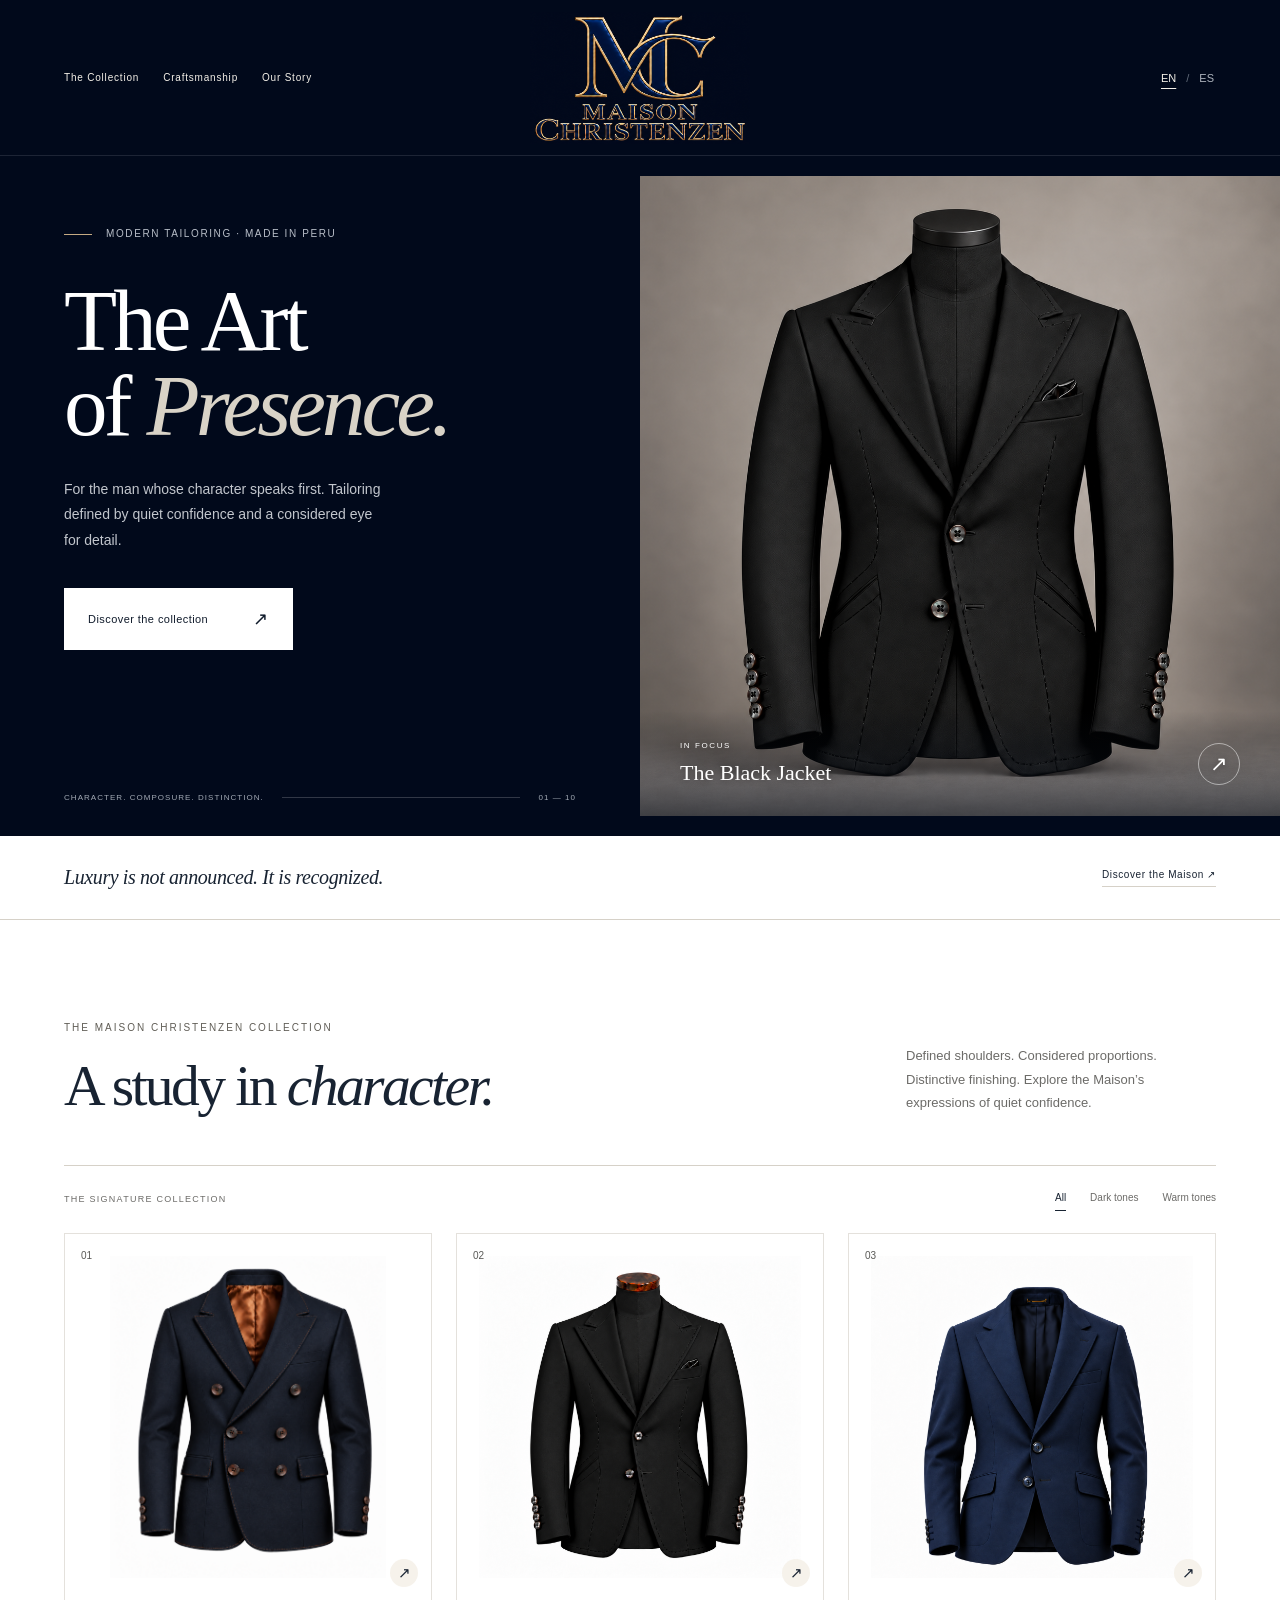
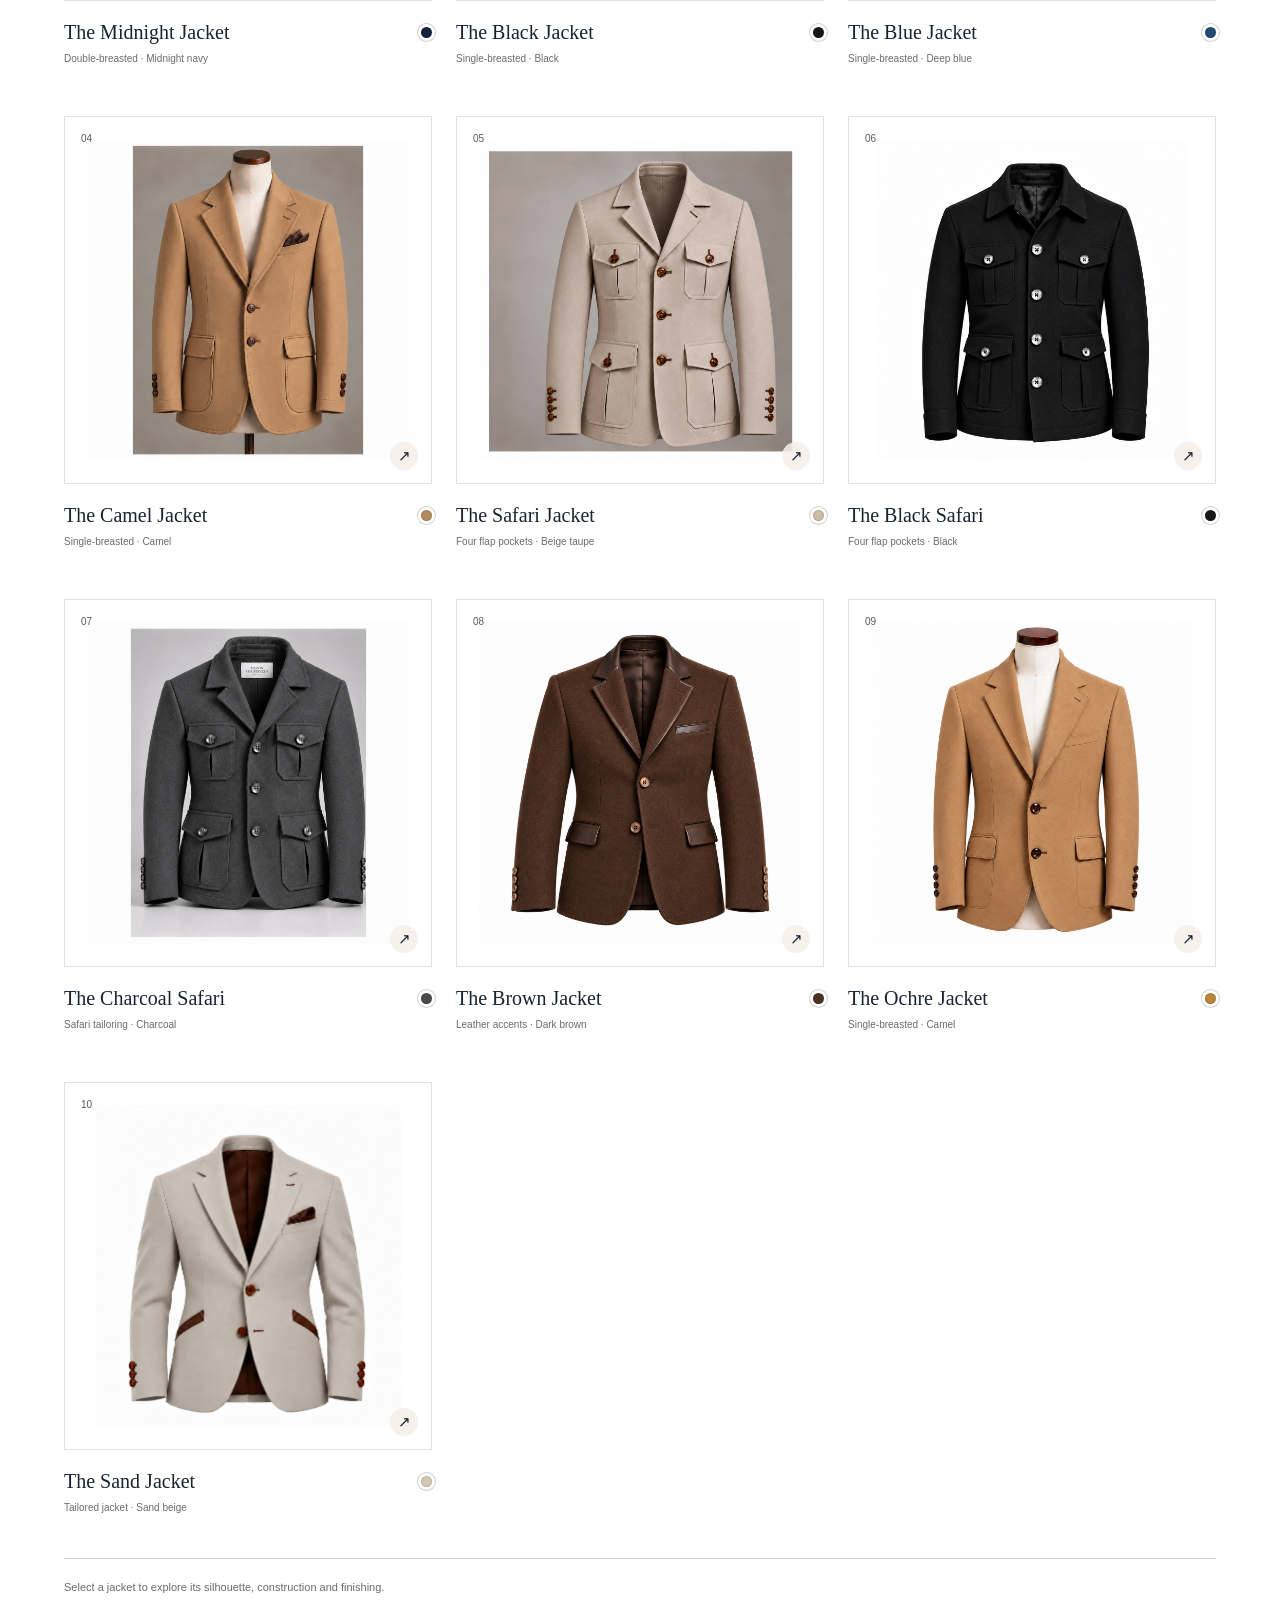
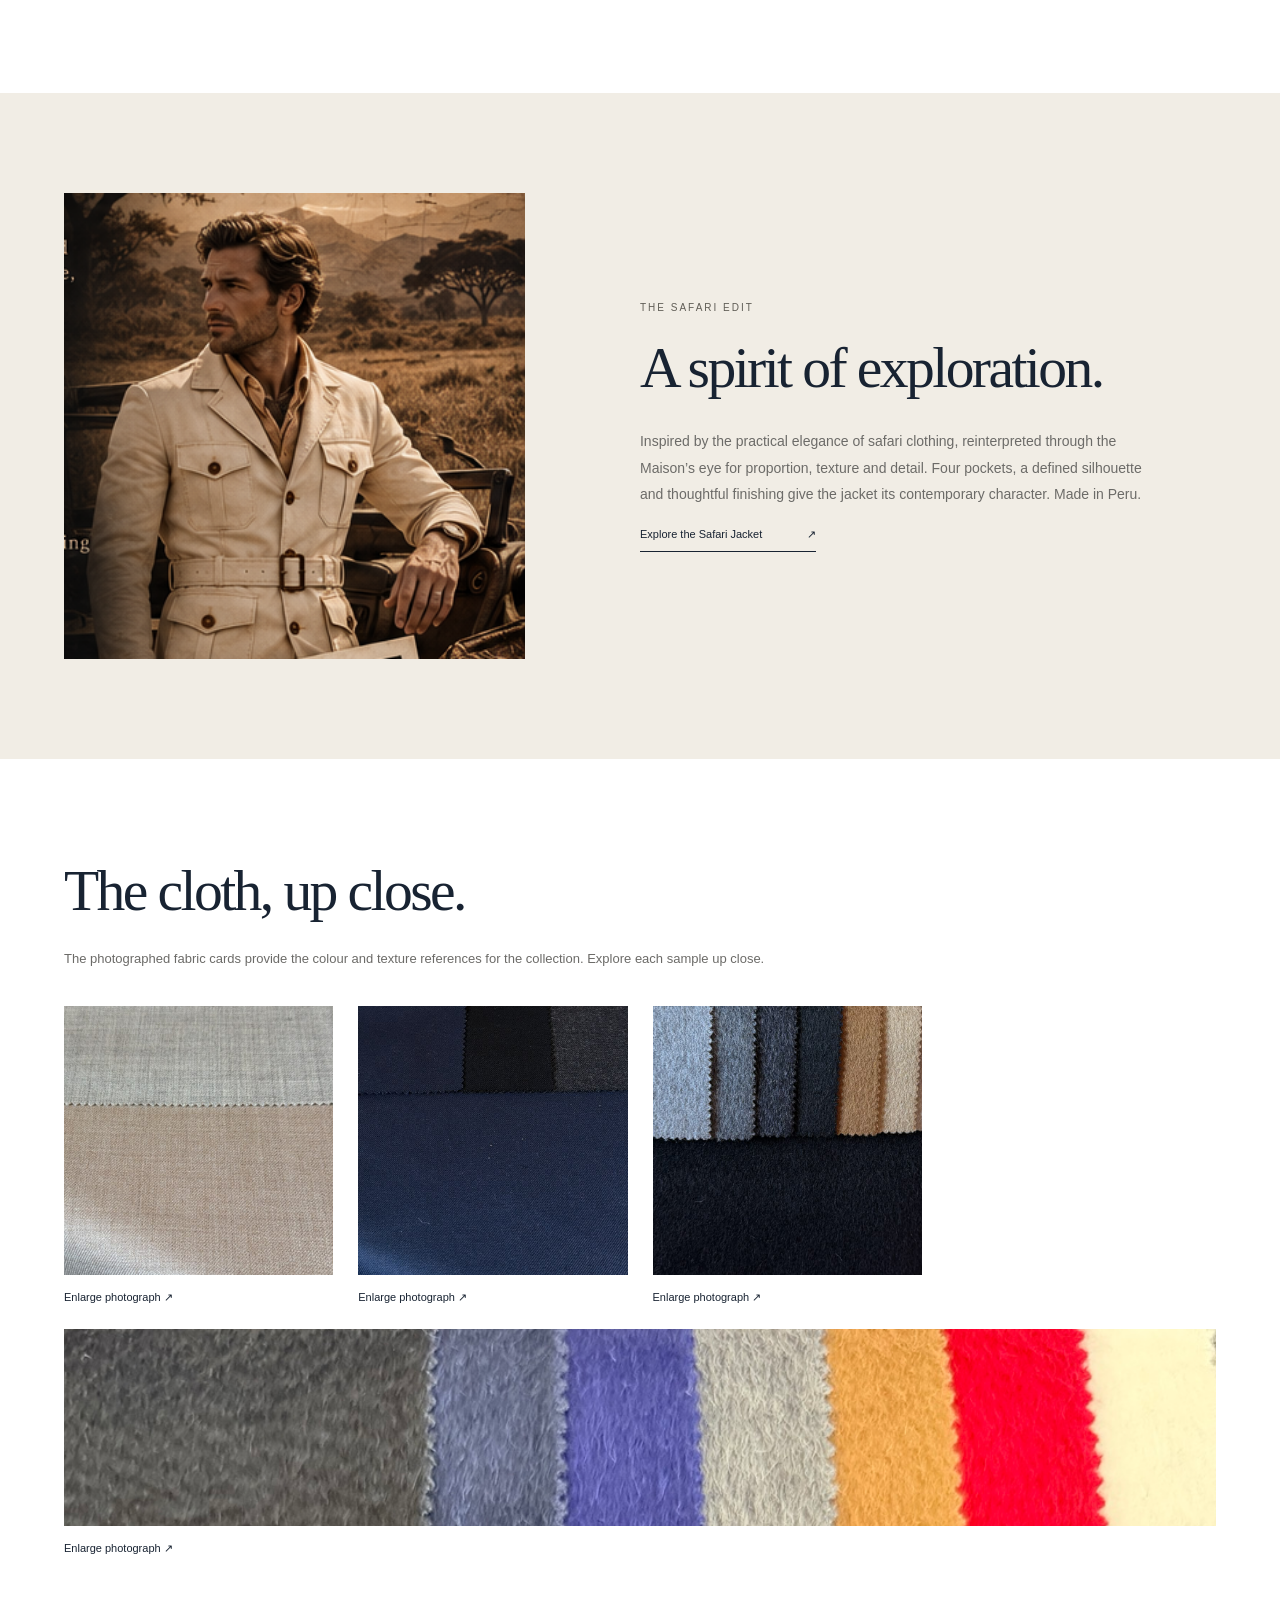
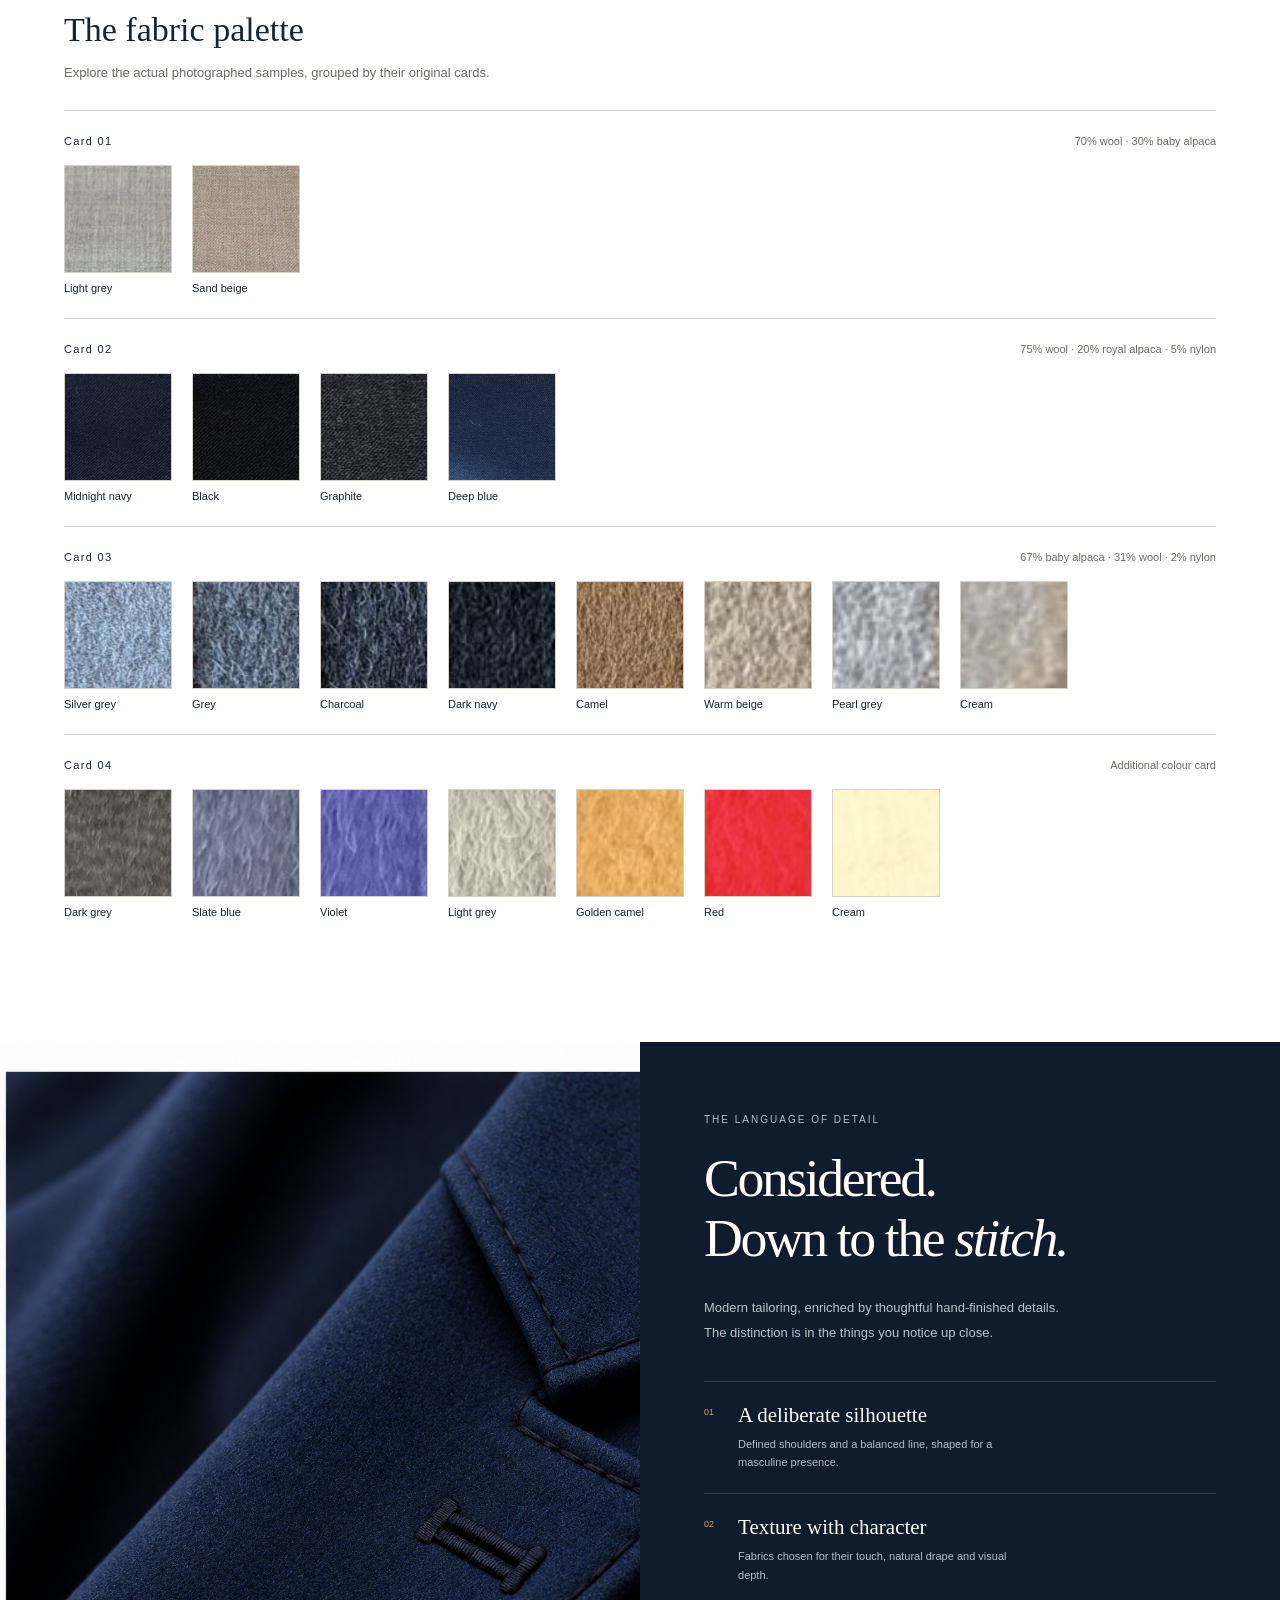
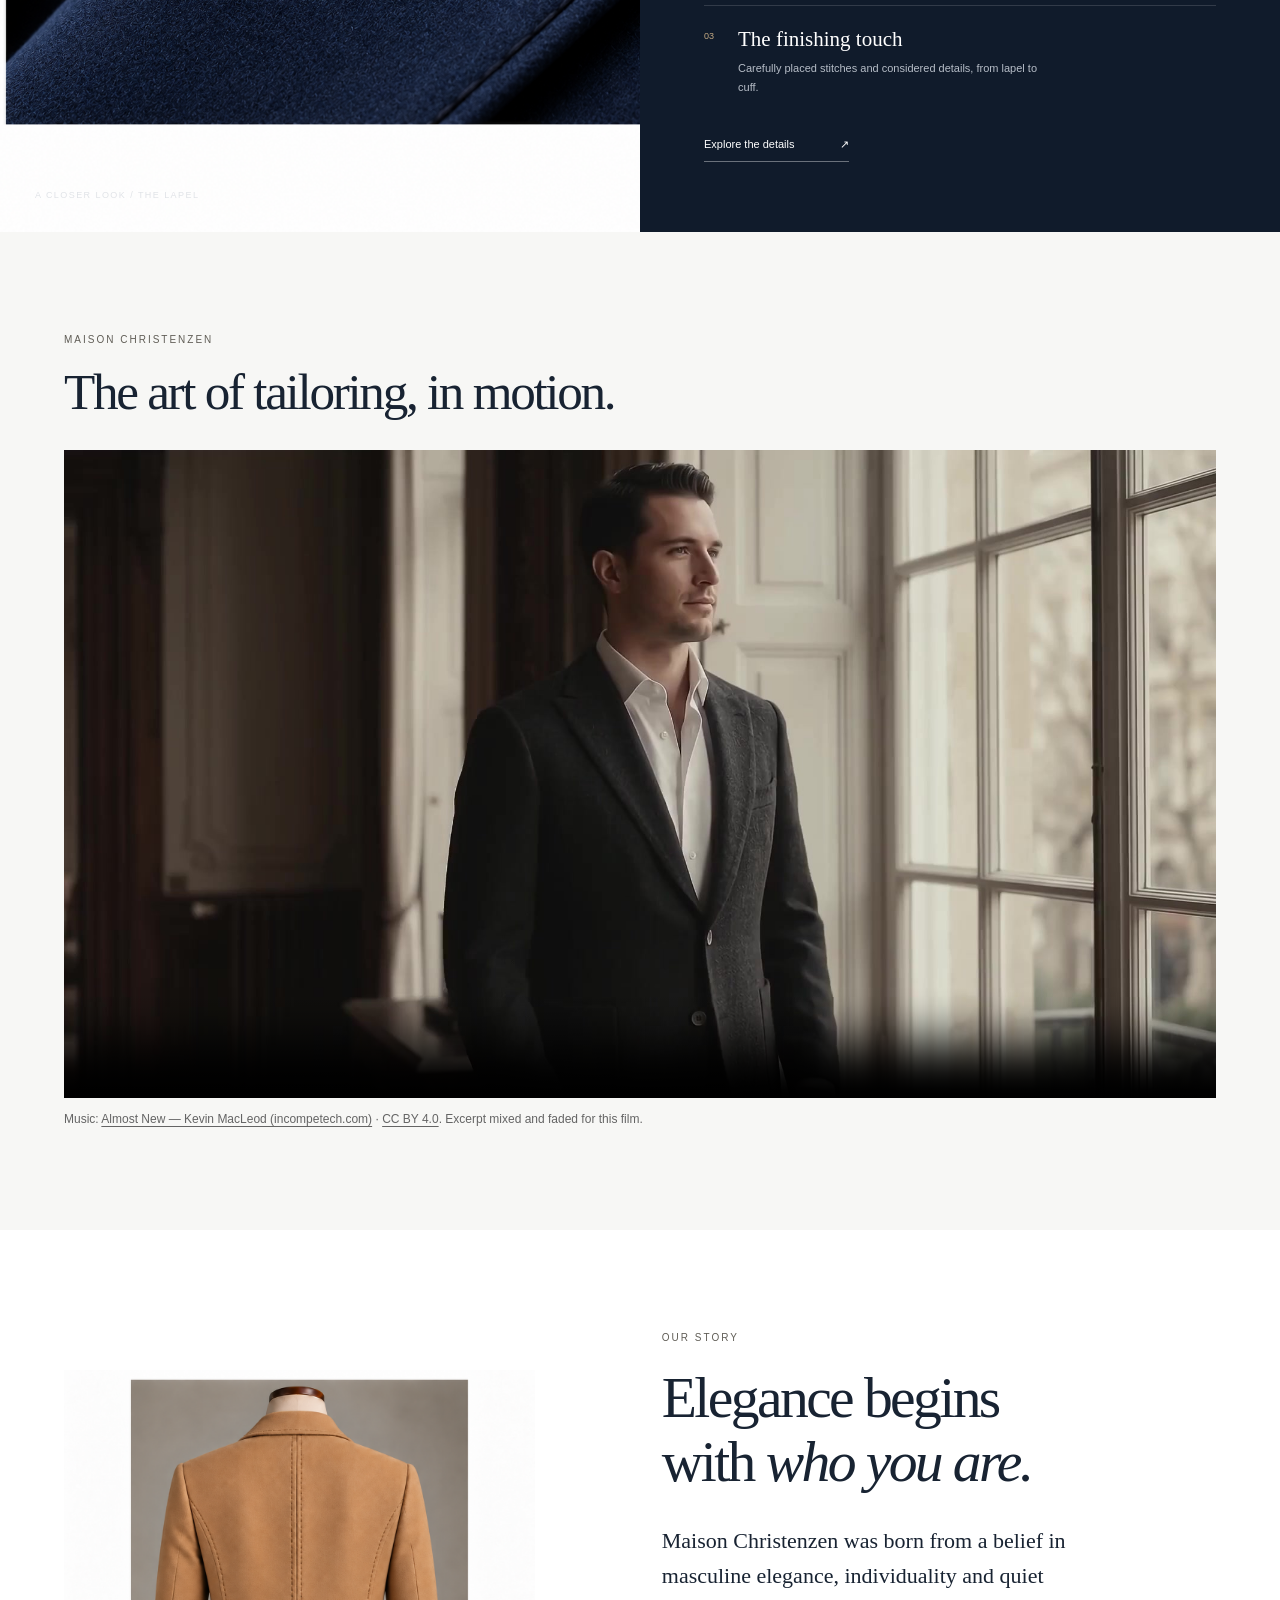
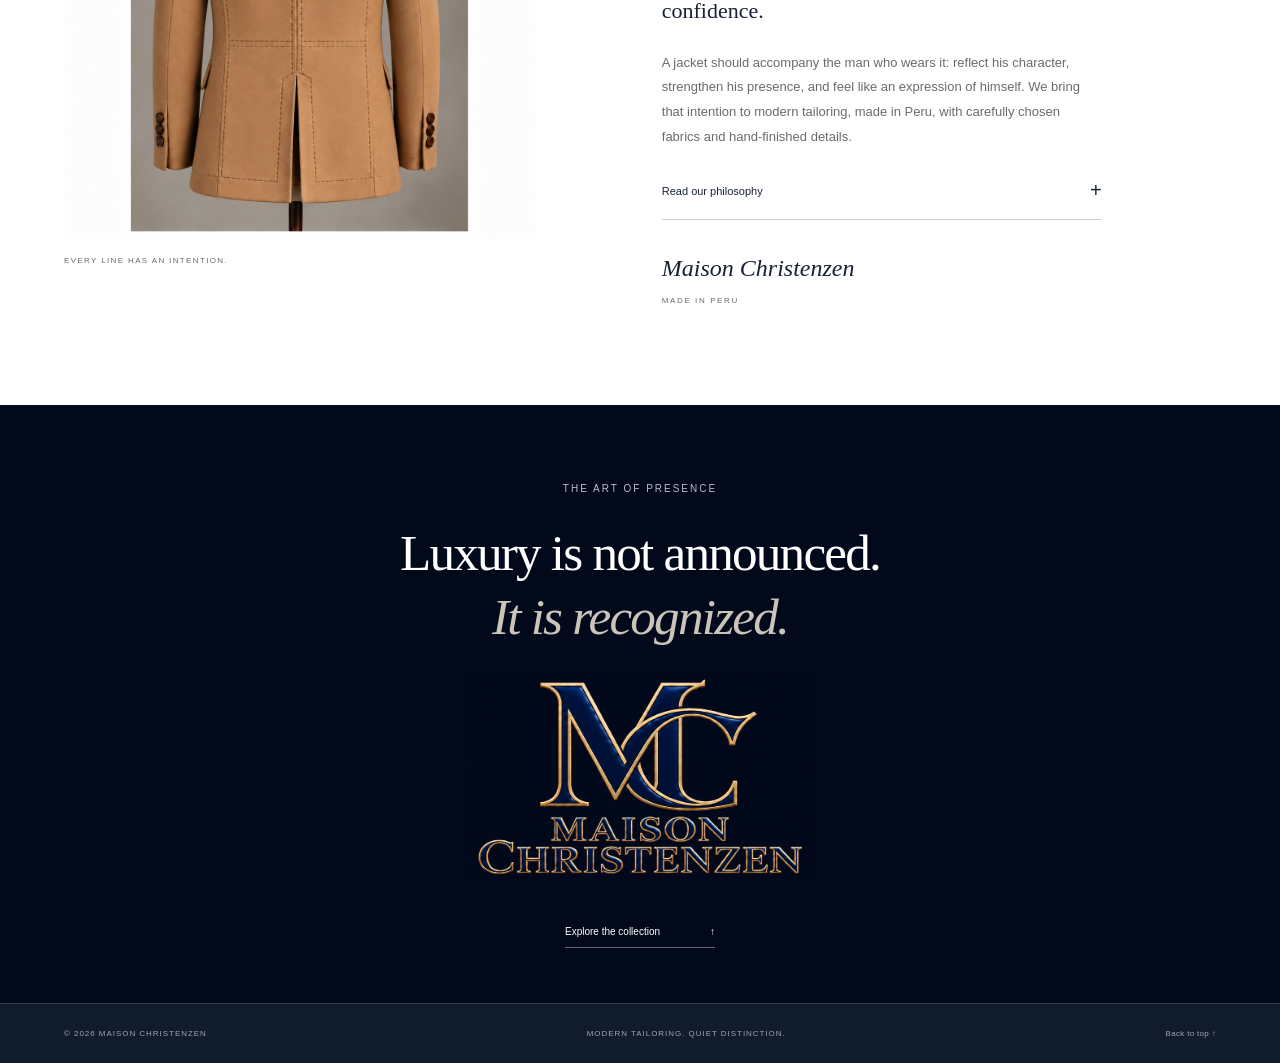
==== commit d1b88682: "nueva web" ====
--- a/index.html
+++ b/index.html
@@ -1,87 +1,84 @@
-<!DOCTYPE html>
-<!-- saved from url=(0072)https://maison-christenzen-presence.greypeach14.chatgpt.site/#collection -->
-<html lang="en"><head><meta http-equiv="Content-Type" content="text/html; charset=UTF-8">
-  
+<!doctype html>
+<html lang="en">
+<head>
+  <meta charset="utf-8">
   <meta name="viewport" content="width=device-width, initial-scale=1">
   <meta name="theme-color" content="#101B2B">
-  <meta name="description" content="Maison Christenzen. Modern men&#39;s tailoring with hand-finished details, made in Peru. Discover the collection and The Art of Presence.">
+  <meta name="description" content="Maison Christenzen. Modern men's tailoring with hand-finished details, made in Peru. Discover the collection and The Art of Presence.">
   <meta property="og:title" content="Maison Christenzen — The Art of Presence">
-  <meta property="og:description" content="Luxury is not announced. It is recognized. Explore modern men&#39;s tailoring, made in Peru.">
+  <meta property="og:description" content="Luxury is not announced. It is recognized. Explore modern men's tailoring, made in Peru.">
   <meta property="og:type" content="website">
   <meta property="og:url" content="https://maison-christenzen-presence.greypeach14.chatgpt.site">
   <meta property="og:image" content="https://maison-christenzen-presence.greypeach14.chatgpt.site/assets/maison-christenzen-final.png">
-  <link rel="stylesheet" href="./assets/style.css">
-  <script src="./assets/app.js" defer=""></script>
+  <link rel="stylesheet" href="/style.css">
+  <script src="/app.js" defer></script>
   <title>Maison Christenzen — The Art of Presence</title>
 </head>
-<body cz-shortcut-listen="true" class="">
-  <a class="skip" href="https://maison-christenzen-presence.greypeach14.chatgpt.site/#main" data-i18n="skip">Skip to content</a>
+<body>
+  <a class="skip" href="#main" data-i18n="skip">Skip to content</a>
   <header class="header">
-    <a class="brand logo-window" href="https://maison-christenzen-presence.greypeach14.chatgpt.site/#" aria-label="Maison Christenzen home"><img src="./assets/maison-christenzen-final.png" alt="Maison Christenzen" width="1672" height="941"></a>
+    <a class="brand logo-window" href="#" aria-label="Maison Christenzen home"><img src="/assets/maison-christenzen-final.png" alt="Maison Christenzen" width="1672" height="941"></a>
     <nav class="desktop-nav" aria-label="Main navigation">
-      <a href="https://maison-christenzen-presence.greypeach14.chatgpt.site/#collection" data-i18n="collection">The Collection</a>
-      <a href="https://maison-christenzen-presence.greypeach14.chatgpt.site/#craft" data-i18n="craft">Craftsmanship</a>
-      <a href="https://maison-christenzen-presence.greypeach14.chatgpt.site/#story" data-i18n="story">Our Story</a>
+      <a href="#collection" data-i18n="collection">The Collection</a>
+      <a href="#craft" data-i18n="craft">Craftsmanship</a>
+      <a href="#story" data-i18n="story">Our Story</a>
     </nav>
     <div class="header-actions">
       <div class="languages" aria-label="Language"><button type="button" data-lang="en" aria-pressed="true">EN</button><span aria-hidden="true">/</span><button type="button" data-lang="es" aria-pressed="false">ES</button></div>
       <button class="menu-button" aria-label="Open navigation" aria-expanded="false" aria-controls="mobile-nav"><span></span><span></span></button>
     </div>
   </header>
-  <nav class="mobile-nav" id="mobile-nav" aria-label="Mobile navigation" hidden=""><a href="https://maison-christenzen-presence.greypeach14.chatgpt.site/#collection" data-i18n="collection">The Collection</a><a href="https://maison-christenzen-presence.greypeach14.chatgpt.site/#craft" data-i18n="craft">Craftsmanship</a><a href="https://maison-christenzen-presence.greypeach14.chatgpt.site/#story" data-i18n="story">Our Story</a></nav>
+  <nav class="mobile-nav" id="mobile-nav" aria-label="Mobile navigation" hidden><a href="#collection" data-i18n="collection">The Collection</a><a href="#craft" data-i18n="craft">Craftsmanship</a><a href="#story" data-i18n="story">Our Story</a></nav>
   <main id="main">
     <section class="hero" aria-labelledby="hero-title">
       <div class="hero-copy">
         <p class="eyebrow light"><span class="dash"></span><span data-i18n="heroEyebrow">MODERN TAILORING · MADE IN PERU</span></p>
         <h1 id="hero-title" data-i18n-html="heroTitle">The Art<br>of <em>Presence.</em></h1>
         <p class="hero-description" data-i18n="heroDescription">For the man whose character speaks first. Tailoring defined by quiet confidence and a considered eye for detail.</p>
-        <a class="button button-ivory" href="https://maison-christenzen-presence.greypeach14.chatgpt.site/#collection"><span data-i18n="discover">Discover the collection</span><span aria-hidden="true">↗</span></a>
+        <a class="button button-ivory" href="#collection"><span data-i18n="discover">Discover the collection</span><span aria-hidden="true">↗</span></a>
         <div class="hero-bottom"><span data-i18n="heroBottom">CHARACTER. COMPOSURE. DISTINCTION.</span><span class="vertical-line"></span><span>01 — 10</span></div>
       </div>
-      <button type="button" class="hero-image" data-product="midnight" aria-label="Explore The Midnight Jacket" aria-haspopup="dialog">
-        <img src="./assets/natural-v8-midnight-front.webp" alt="Midnight navy double-breasted Maison Christenzen jacket with warm contrast stitching" width="570" height="650" fetchpriority="high">
-        <span class="image-caption"><span><small data-i18n="featured">IN FOCUS</small><span data-i18n="midnightName">The Midnight Jacket</span></span><span class="circle-arrow" aria-hidden="true">↗</span></span>
+      <button type="button" class="hero-image" data-product="black" aria-label="Explore The Black Jacket">
+        <img src="/assets/hero-v32-black-buttons.webp" alt="Black Jacket centered on a black mannequin against a stone-grey background" width="1254" height="1254" fetchpriority="high">
+        <span class="image-caption"><span><small data-i18n="featured">IN FOCUS</small><span data-i18n="blackName">The Black Jacket</span></span><span class="circle-arrow" aria-hidden="true">↗</span></span>
       </button>
     </section>
-    <div class="signature-strip"><p data-i18n="signature">Luxury is not announced. It is recognized.</p><a href="https://maison-christenzen-presence.greypeach14.chatgpt.site/#story" data-i18n="meetMaison">Discover the Maison ↗</a></div>
+    <div class="signature-strip"><p data-i18n="signature">Luxury is not announced. It is recognized.</p><a href="#story" data-i18n="meetMaison">Discover the Maison ↗</a></div>
 
     <section class="collection section-pad" id="collection" aria-labelledby="collection-title">
       <div class="section-heading"><div><p class="eyebrow" data-i18n="collectionEyebrow">THE MAISON CHRISTENZEN COLLECTION</p><h2 id="collection-title" data-i18n-html="collectionTitle">A study in <em>character.</em></h2></div><p class="section-intro" data-i18n="collectionIntro">Defined shoulders. Considered proportions. Distinctive finishing. Explore the Maison’s expressions of quiet confidence.</p></div>
       <div class="collection-tools"><p data-i18n="fourPieces">THE SIGNATURE COLLECTION</p><div class="filters" aria-label="Filter collection"><button data-filter="all" class="active" aria-pressed="true" data-i18n="all">All</button><button data-filter="dark" aria-pressed="false" data-i18n="dark">Dark tones</button><button data-filter="warm" aria-pressed="false" data-i18n="warm">Warm tones</button></div></div>
       <div class="products">
-        <article class="product" data-tone="dark"><button class="product-image" data-product="midnight" aria-haspopup="dialog"><img src="./assets/natural-v8-midnight-front.webp" alt="Front of the midnight navy double-breasted jacket" width="570" height="650" loading="lazy"><span class="product-index">01</span><span class="product-open" aria-hidden="true">↗</span></button><div class="product-info"><div><h3><button data-product="midnight" data-i18n="midnightName" aria-haspopup="dialog">The Midnight Jacket</button></h3><p data-i18n="midnightType">Double-breasted · Midnight navy</p></div><span class="swatch midnight" role="img" data-colour-key="midnight" aria-label="Midnight navy" title="Midnight navy"></span></div></article>
-        <article class="product" data-tone="dark"><button class="product-image region-card" data-product="black" aria-haspopup="dialog"><span class="card-frame" data-region="black-front" style="--photo-ratio: 1;"><img src="./assets/natural-v10-black-front.webp" alt="Front of the black tailored jacket" width="500" height="787" loading="lazy" style="position: absolute; width: 100%; height: 100%; max-width: none; left: 0px; top: 0px; object-fit: contain;"></span><span class="product-index">02</span><span class="product-open" aria-hidden="true">↗</span></button><div class="product-info"><div><h3><button data-product="black" data-i18n="blackName" aria-haspopup="dialog">The Black Jacket</button></h3><p data-i18n="blackType">Single-breasted · Black</p></div><span class="swatch black" role="img" data-colour-key="black" aria-label="Black" title="Black"></span></div></article>
-        <article class="product" data-tone="dark"><button class="product-image region-card" data-product="blue" aria-haspopup="dialog"><span class="card-frame" data-region="blue-front" style="--photo-ratio: 1;"><img src="./assets/natural-v11-blue-front.webp" alt="Front of the blue tailored jacket with visible texture and two front buttons" width="500" height="655" loading="lazy" style="position: absolute; width: 100%; height: 100%; max-width: none; left: 0px; top: 0px; object-fit: contain;"></span><span class="product-index">03</span><span class="product-open" aria-hidden="true">↗</span></button><div class="product-info"><div><h3><button data-product="blue" data-i18n="blueName" aria-haspopup="dialog">The Blue Jacket</button></h3><p data-i18n="blueType">Single-breasted · Deep blue</p></div><span class="swatch blue" role="img" data-colour-key="blue" aria-label="Deep blue" title="Deep blue"></span></div></article>
-        <article class="product" data-tone="warm"><button class="product-image" data-product="camel" aria-haspopup="dialog"><img src="./assets/camel-front.webp" alt="Front of the camel jacket with hand-finished stitching and brown pocket square" width="768" height="1024" loading="lazy"><span class="product-index">04</span><span class="product-open" aria-hidden="true">↗</span></button><div class="product-info"><div><h3><button data-product="camel" data-i18n="camelName" aria-haspopup="dialog">The Camel Jacket</button></h3><p data-i18n="camelType">Single-breasted · Camel</p></div><span class="swatch camel" role="img" data-colour-key="camel" aria-label="Camel" title="Camel"></span></div></article>
-<article class="product" data-tone="warm"><button class="product-image region-card" data-product="safari" aria-haspopup="dialog"><span class="card-frame" data-region="safari-front" style="--photo-ratio: 1;"><img alt="The Safari Jacket" loading="lazy" src="./assets/review-v7-safari-front.webp" style="position: absolute; width: 100%; height: 100%; max-width: none; left: 0px; top: 0px; object-fit: contain;"></span><span class="product-index">05</span><span class="product-open" aria-hidden="true">↗</span></button><div class="product-info"><div><h3><button data-product="safari" data-i18n="safariName" aria-haspopup="dialog">The Safari Jacket</button></h3><p data-i18n="safariType">Four flap pockets · Beige taupe</p></div><span class="swatch safari" role="img" data-colour-key="safari" aria-label="Beige" title="Beige"></span></div></article><article class="product" data-tone="dark"><button class="product-image region-card" data-product="safariBlack" aria-haspopup="dialog"><span class="card-frame" data-region="safariBlack0" style="--photo-ratio: 0.9787066246056783;"><img alt="The Black Safari" loading="lazy" src="./assets/hd-flat-safariBlack0.webp" style="position: absolute; width: 100%; height: 100%; max-width: none; left: 0px; top: 0px; object-fit: contain;"></span><span class="product-index">06</span><span class="product-open" aria-hidden="true">↗</span></button><div class="product-info"><div><h3><button data-product="safariBlack" data-i18n="safariBlackName" aria-haspopup="dialog">The Black Safari</button></h3><p data-i18n="safariBlackType">Four flap pockets · Black</p></div><span class="swatch safariBlack" role="img" data-colour-key="safariBlack" aria-label="Black" title="Black"></span></div></article><article class="product" data-tone="dark"><button class="product-image region-card" data-product="charcoal" aria-haspopup="dialog"><span class="card-frame" data-region="charcoal0" style="--photo-ratio: 1;"><img alt="The Charcoal Safari" loading="lazy" src="./assets/tailor-v3-charcoal0.webp" style="position: absolute; width: 100%; height: 100%; max-width: none; left: 0px; top: 0px; object-fit: contain;"></span><span class="product-index">07</span><span class="product-open" aria-hidden="true">↗</span></button><div class="product-info"><div><h3><button data-product="charcoal" data-i18n="charcoalName" aria-haspopup="dialog">The Charcoal Safari</button></h3><p data-i18n="charcoalType">Safari tailoring · Charcoal</p></div><span class="swatch charcoal" role="img" data-colour-key="charcoal" aria-label="Charcoal" title="Charcoal"></span></div></article><article class="product" data-tone="warm"><button class="product-image region-card" data-product="brown" aria-haspopup="dialog"><span class="card-frame" data-region="brown0" style="--photo-ratio: 1;"><img alt="The Brown Jacket" loading="lazy" src="./assets/hd-flat-brown0.webp" style="position: absolute; width: 100%; height: 100%; max-width: none; left: 0px; top: 0px; object-fit: contain;"></span><span class="product-index">08</span><span class="product-open" aria-hidden="true">↗</span></button><div class="product-info"><div><h3><button data-product="brown" data-i18n="brownName" aria-haspopup="dialog">The Brown Jacket</button></h3><p data-i18n="brownType">Leather accents · Dark brown</p></div><span class="swatch brown" role="img" data-colour-key="brown" aria-label="Brown" title="Brown"></span></div></article><article class="product" data-tone="warm"><button class="product-image region-card" data-product="ochre" aria-haspopup="dialog"><span class="card-frame" data-region="ochre0" style="--photo-ratio: 1;"><img alt="The Ochre Jacket" loading="lazy" src="./assets/review-v4-ochre0.webp" style="position: absolute; width: 100%; height: 100%; max-width: none; left: 0px; top: 0px; object-fit: contain;"></span><span class="product-index">09</span><span class="product-open" aria-hidden="true">↗</span></button><div class="product-info"><div><h3><button data-product="ochre" data-i18n="ochreName" aria-haspopup="dialog">The Ochre Jacket</button></h3><p data-i18n="ochreType">Single-breasted · Camel</p></div><span class="swatch ochre" role="img" data-colour-key="ochre" aria-label="Ochre" title="Ochre"></span></div></article><article class="product" data-tone="warm"><button class="product-image region-card" data-product="sand" aria-haspopup="dialog"><span class="card-frame" data-region="sand0" style="--photo-ratio: 0.9472459270752521;"><img alt="The Sand Jacket" loading="lazy" src="./assets/natural-v11-sand0.webp" style="position: absolute; width: 100%; height: 100%; max-width: none; left: 0px; top: 0px; object-fit: contain;"></span><span class="product-index">10</span><span class="product-open" aria-hidden="true">↗</span></button><div class="product-info"><div><h3><button data-product="sand" data-i18n="sandName" aria-haspopup="dialog">The Sand Jacket</button></h3><p data-i18n="sandType">Tailored jacket · Sand beige</p></div><span class="swatch sand" role="img" data-colour-key="sand" aria-label="Sand" title="Sand"></span></div></article>      </div>
+        <article class="product" data-tone="dark"><button class="product-image" data-product="midnight"><img src="/assets/natural-v17-midnight-front.webp" alt="Front of the midnight navy double-breasted jacket" width="570" height="650" loading="lazy"><span class="product-index">01</span><span class="product-open" aria-hidden="true">↗</span></button><div class="product-info"><div><h3><button data-product="midnight" data-i18n="midnightName">The Midnight Jacket</button></h3><p data-i18n="midnightType">Double-breasted · Midnight navy</p></div><span class="swatch midnight" role="img" data-colour-key="midnight" aria-label="Midnight navy" title="Midnight navy"></span></div></article>
+        <article class="product" data-tone="dark"><button class="product-image region-card" data-product="black"><span class="card-frame" data-region="black-front"><img src="/assets/black-front.webp" alt="Front of the black tailored jacket" width="500" height="787" loading="lazy"></span><span class="product-index">02</span><span class="product-open" aria-hidden="true">↗</span></button><div class="product-info"><div><h3><button data-product="black" data-i18n="blackName">The Black Jacket</button></h3><p data-i18n="blackType">Single-breasted · Black</p></div><span class="swatch black" role="img" data-colour-key="black" aria-label="Black" title="Black"></span></div></article>
+        <article class="product" data-tone="dark"><button class="product-image region-card" data-product="blue"><span class="card-frame" data-region="blue-front"><img src="/assets/blue-front.webp" alt="Front of the blue tailored jacket with visible texture and two front buttons" width="500" height="655" loading="lazy"></span><span class="product-index">03</span><span class="product-open" aria-hidden="true">↗</span></button><div class="product-info"><div><h3><button data-product="blue" data-i18n="blueName">The Blue Jacket</button></h3><p data-i18n="blueType">Single-breasted · Deep blue</p></div><span class="swatch blue" role="img" data-colour-key="blue" aria-label="Deep blue" title="Deep blue"></span></div></article>
+        <article class="product" data-tone="warm"><button class="product-image" data-product="camel"><img src="/assets/camel-front.webp" alt="Front of the camel jacket with hand-finished stitching and brown pocket square" width="768" height="1024" loading="lazy"><span class="product-index">04</span><span class="product-open" aria-hidden="true">↗</span></button><div class="product-info"><div><h3><button data-product="camel" data-i18n="camelName">The Camel Jacket</button></h3><p data-i18n="camelType">Single-breasted · Camel</p></div><span class="swatch camel" role="img" data-colour-key="camel" aria-label="Camel" title="Camel"></span></div></article>
+<article class="product" data-tone="warm"><button class="product-image region-card" data-product="safari"><span class="card-frame" data-region="safari-front"><img alt="The Safari Jacket" loading="lazy"></span><span class="product-index">05</span><span class="product-open" aria-hidden="true">↗</span></button><div class="product-info"><div><h3><button data-product="safari" data-i18n="safariName">The Safari Jacket</button></h3><p data-i18n="safariType">Four flap pockets · Warm beige</p></div><span class="swatch safari" role="img" data-colour-key="safari" aria-label="Beige" title="Beige"></span></div></article><article class="product" data-tone="dark"><button class="product-image region-card" data-product="safariBlack"><span class="card-frame" data-region="safariBlack0"><img alt="The Black Safari" loading="lazy"></span><span class="product-index">06</span><span class="product-open" aria-hidden="true">↗</span></button><div class="product-info"><div><h3><button data-product="safariBlack" data-i18n="safariBlackName">The Black Safari</button></h3><p data-i18n="safariBlackType">Four flap pockets · Black</p></div><span class="swatch safariBlack" role="img" data-colour-key="safariBlack" aria-label="Black" title="Black"></span></div></article><article class="product" data-tone="dark"><button class="product-image region-card" data-product="charcoal"><span class="card-frame" data-region="charcoal0"><img alt="The Charcoal Safari" loading="lazy"></span><span class="product-index">07</span><span class="product-open" aria-hidden="true">↗</span></button><div class="product-info"><div><h3><button data-product="charcoal" data-i18n="charcoalName">The Charcoal Safari</button></h3><p data-i18n="charcoalType">Safari tailoring · Charcoal</p></div><span class="swatch charcoal" role="img" data-colour-key="charcoal" aria-label="Charcoal" title="Charcoal"></span></div></article><article class="product" data-tone="warm"><button class="product-image region-card" data-product="brown"><span class="card-frame" data-region="brown0"><img alt="The Brown Jacket" loading="lazy"></span><span class="product-index">08</span><span class="product-open" aria-hidden="true">↗</span></button><div class="product-info"><div><h3><button data-product="brown" data-i18n="brownName">The Brown Jacket</button></h3><p data-i18n="brownType">Leather accents · Deep brown</p></div><span class="swatch brown" role="img" data-colour-key="brown" aria-label="Brown" title="Brown"></span></div></article><article class="product" data-tone="warm"><button class="product-image region-card" data-product="ochre"><span class="card-frame" data-region="ochre0"><img alt="The Ochre Jacket" loading="lazy"></span><span class="product-index">09</span><span class="product-open" aria-hidden="true">↗</span></button><div class="product-info"><div><h3><button data-product="ochre" data-i18n="ochreName">The Ochre Jacket</button></h3><p data-i18n="ochreType">Single-breasted · Ochre</p></div><span class="swatch ochre" role="img" data-colour-key="ochre" aria-label="Ochre" title="Ochre"></span></div></article><article class="product" data-tone="warm"><button class="product-image region-card" data-product="sand"><span class="card-frame" data-region="sand0"><img alt="The Sand Jacket" loading="lazy"></span><span class="product-index">10</span><span class="product-open" aria-hidden="true">↗</span></button><div class="product-info"><div><h3><button data-product="sand" data-i18n="sandName">The Sand Jacket</button></h3><p data-i18n="sandType">Patterned tailoring · Sand</p></div><span class="swatch sand" role="img" data-colour-key="sand" aria-label="Sand" title="Sand"></span></div></article>      </div>
       <p class="collection-note" data-i18n="collectionNote">Select a jacket to explore its silhouette, construction and finishing.</p>
     </section>
 
-<section class="safari-edit section-pad" id="safari" aria-labelledby="safari-title"><button class="safari-atmosphere" data-photo="safari-model" aria-label="Safari editorial photograph"><span data-region="safari-model" style="--photo-ratio: 0.9882352941176471;"><img alt="Man wearing a beige safari jacket in a safari landscape" loading="lazy" src="./assets/detail-safari-model.png" style="position: absolute; width: 100%; height: 100%; max-width: none; left: 0px; top: 0px; object-fit: contain;"></span></button><div class="safari-copy"><p class="eyebrow" data-i18n="safariEyebrow">THE SAFARI EDIT</p><h2 id="safari-title" data-i18n="safariTitle">A spirit of exploration.</h2><p data-i18n="safariStory">Inspired by the practical elegance of safari clothing, reinterpreted through the Maison’s eye for proportion, texture and detail. Four pockets, a defined silhouette and thoughtful finishing give the jacket its contemporary character. Made in Peru.</p><button class="text-link" data-product="safari" aria-haspopup="dialog"><span data-i18n="safariExplore">Explore the Safari Jacket</span><span aria-hidden="true">↗</span></button></div></section>
-<section id="fabrics" class="fabric-section section-pad" aria-labelledby="fabrics-title"><h2 id="fabrics-title" data-i18n="fabricsTitle">The cloth, up close.</h2><p data-i18n="fabricsText">The photographed fabric cards provide the colour and texture references for the collection. Explore each sample up close.</p><div class="fabric-grid"><button data-photo="fabric1" aria-label="Fabric sample 1"><span class="fabric-square" data-region="fabric1" style="--photo-ratio: 1;"><img src="./assets/fabric1.jpeg" alt="Actual fabric sample 1" loading="lazy" style="position: absolute; width: 164.571%; height: 292.571%; max-width: none; left: -51.4286%; top: -78.5714%; object-fit: fill;"></span><span data-i18n="enlarge">Enlarge photograph</span> ↗</button><button data-photo="fabric2" aria-label="Fabric sample 2"><span class="fabric-square" data-region="fabric2" style="--photo-ratio: 1;"><img src="./assets/fabric2.jpeg" alt="Actual fabric sample 2" loading="lazy" style="position: absolute; width: 151.579%; height: 269.474%; max-width: none; left: -38.1579%; top: -122.368%; object-fit: fill;"></span><span data-i18n="enlarge">Enlarge photograph</span> ↗</button><button data-photo="fabric3" aria-label="Fabric sample 3"><span class="fabric-square" data-region="fabric3" style="--photo-ratio: 1;"><img src="./assets/fabric3.jpeg" alt="Actual fabric sample 3" loading="lazy" style="position: absolute; width: 155.676%; height: 276.757%; max-width: none; left: -13.5135%; top: -110.811%; object-fit: fill;"></span><span data-i18n="enlarge">Enlarge photograph</span> ↗</button><button data-photo="fabric4" aria-label="Fabric sample 4"><span class="fabric-square" data-region="fabric4" style="--photo-ratio: 5.86;"><img src="./assets/fabric4.jpeg" alt="Additional actual fabric colour card" loading="lazy" style="position: absolute; width: 116.279%; height: 909.091%; max-width: none; left: -11.6279%; top: -86.3636%; object-fit: fill;"></span><span data-i18n="enlarge">Enlarge photograph</span> ↗</button></div><div id="cloth-library"><div class="cloth-heading"><h3>The fabric palette</h3><p>Explore the actual photographed samples, grouped by their original cards.</p></div><section class="cloth-card"><div class="cloth-card-heading"><h4>Card 01</h4><p>70% wool · 30% baby alpaca</p></div><div class="cloth-chips"><button type="button" class="cloth-chip" aria-label="Enlarge fabric — Light grey"><span class="cloth-square" style="--photo-ratio: 1;"><img src="./assets/swatch-lightgrey1.jpg" alt="" loading="lazy" style="position: absolute; width: 181.818%; height: 100%; max-width: none; left: -40.9091%; top: 0%; object-fit: fill;"></span><span>Light grey</span></button><button type="button" class="cloth-chip" aria-label="Enlarge fabric — Sand beige"><span class="cloth-square" style="--photo-ratio: 1;"><img src="./assets/swatch-sand1.jpg" alt="" loading="lazy" style="position: absolute; width: 166.667%; height: 100%; max-width: none; left: -33.3333%; top: 0%; object-fit: fill;"></span><span>Sand beige</span></button></div></section><section class="cloth-card"><div class="cloth-card-heading"><h4>Card 02</h4><p>75% wool · 20% royal alpaca · 5% nylon</p></div><div class="cloth-chips"><button type="button" class="cloth-chip" aria-label="Enlarge fabric — Midnight navy"><span class="cloth-square" style="--photo-ratio: 1;"><img src="./assets/swatch-navy2.jpg" alt="" loading="lazy" style="position: absolute; width: 156.25%; height: 100%; max-width: none; left: -28.125%; top: 0%; object-fit: fill;"></span><span>Midnight navy</span></button><button type="button" class="cloth-chip" aria-label="Enlarge fabric — Black"><span class="cloth-square" style="--photo-ratio: 1;"><img src="./assets/swatch-black2.jpg" alt="" loading="lazy" style="position: absolute; width: 100%; height: 135.714%; max-width: none; left: 0%; top: -17.8571%; object-fit: fill;"></span><span>Black</span></button><button type="button" class="cloth-chip" aria-label="Enlarge fabric — Graphite"><span class="cloth-square" style="--photo-ratio: 1;"><img src="./assets/swatch-graphite2.jpg" alt="" loading="lazy" style="position: absolute; width: 100%; height: 126.667%; max-width: none; left: 0%; top: -13.3333%; object-fit: fill;"></span><span>Graphite</span></button><button type="button" class="cloth-chip" aria-label="Enlarge fabric — Deep blue"><span class="cloth-square" style="--photo-ratio: 1;"><img src="./assets/swatch-blue2.jpg" alt="" loading="lazy" style="position: absolute; width: 133.333%; height: 100%; max-width: none; left: -16.6667%; top: 0%; object-fit: fill;"></span><span>Deep blue</span></button></div></section><section class="cloth-card"><div class="cloth-card-heading"><h4>Card 03</h4><p>67% baby alpaca · 31% wool · 2% nylon</p></div><div class="cloth-chips"><button type="button" class="cloth-chip" aria-label="Enlarge fabric — Silver grey"><span class="cloth-square" style="--photo-ratio: 1;"><img src="./assets/swatch-silver3.jpg" alt="" loading="lazy" style="position: absolute; width: 100%; height: 138.462%; max-width: none; left: 0%; top: -19.2308%; object-fit: fill;"></span><span>Silver grey</span></button><button type="button" class="cloth-chip" aria-label="Enlarge fabric — Grey"><span class="cloth-square" style="--photo-ratio: 1;"><img src="./assets/swatch-grey3.jpg" alt="" loading="lazy" style="position: absolute; width: 100%; height: 266.667%; max-width: none; left: 0%; top: -83.3333%; object-fit: fill;"></span><span>Grey</span></button><button type="button" class="cloth-chip" aria-label="Enlarge fabric — Charcoal"><span class="cloth-square" style="--photo-ratio: 1;"><img src="./assets/fabric3.jpeg" alt="" loading="lazy" style="position: absolute; width: 1355.29%; height: 2409.41%; max-width: none; left: -467.059%; top: -1058.82%; object-fit: fill;"></span><span>Charcoal</span></button><button type="button" class="cloth-chip" aria-label="Enlarge fabric — Dark navy"><span class="cloth-square" style="--photo-ratio: 1;"><img src="./assets/swatch-navy3.jpg" alt="" loading="lazy" style="position: absolute; width: 100%; height: 436.364%; max-width: none; left: 0%; top: -168.182%; object-fit: fill;"></span><span>Dark navy</span></button><button type="button" class="cloth-chip" aria-label="Enlarge fabric — Camel"><span class="cloth-square" style="--photo-ratio: 1;"><img src="./assets/fabric3.jpeg" alt="" loading="lazy" style="position: absolute; width: 1355.29%; height: 2409.41%; max-width: none; left: -752.941%; top: -1058.82%; object-fit: fill;"></span><span>Camel</span></button><button type="button" class="cloth-chip" aria-label="Enlarge fabric — Warm beige"><span class="cloth-square" style="--photo-ratio: 1;"><img src="./assets/swatch-beige3.jpg" alt="" loading="lazy" style="position: absolute; width: 100%; height: 533.333%; max-width: none; left: 0%; top: -216.667%; object-fit: fill;"></span><span>Warm beige</span></button><button type="button" class="cloth-chip" aria-label="Enlarge fabric — Pearl grey"><span class="cloth-square" style="--photo-ratio: 1;"><img src="./assets/swatch-pearl3.jpg" alt="" loading="lazy" style="position: absolute; width: 100%; height: 600%; max-width: none; left: 0%; top: -250%; object-fit: fill;"></span><span>Pearl grey</span></button><button type="button" class="cloth-chip" aria-label="Enlarge fabric — Cream"><span class="cloth-square" style="--photo-ratio: 1;"><img src="./assets/swatch-cream3.jpg" alt="" loading="lazy" style="position: absolute; width: 100%; height: 600%; max-width: none; left: 0%; top: -250%; object-fit: fill;"></span><span>Cream</span></button></div></section><section class="cloth-card"><div class="cloth-card-heading"><h4>Card 04</h4><p>Additional colour card</p></div><div class="cloth-chips"><button type="button" class="cloth-chip" aria-label="Enlarge fabric — Dark grey"><span class="cloth-square" style="--photo-ratio: 1;"><img src="./assets/swatch-charcoal4.jpg" alt="" loading="lazy" style="position: absolute; width: 107.692%; height: 100%; max-width: none; left: -3.84615%; top: 0%; object-fit: fill;"></span><span>Dark grey</span></button><button type="button" class="cloth-chip" aria-label="Enlarge fabric — Slate blue"><span class="cloth-square" style="--photo-ratio: 1;"><img src="./assets/swatch-slate4.jpg" alt="" loading="lazy" style="position: absolute; width: 100%; height: 214.286%; max-width: none; left: 0%; top: -57.1429%; object-fit: fill;"></span><span>Slate blue</span></button><button type="button" class="cloth-chip" aria-label="Enlarge fabric — Violet"><span class="cloth-square" style="--photo-ratio: 1;"><img src="./assets/swatch-violet4.jpg" alt="" loading="lazy" style="position: absolute; width: 100%; height: 250%; max-width: none; left: 0%; top: -75%; object-fit: fill;"></span><span>Violet</span></button><button type="button" class="cloth-chip" aria-label="Enlarge fabric — Light grey"><span class="cloth-square" style="--photo-ratio: 1;"><img src="./assets/swatch-silver4.jpg" alt="" loading="lazy" style="position: absolute; width: 100%; height: 250%; max-width: none; left: 0%; top: -75%; object-fit: fill;"></span><span>Light grey</span></button><button type="button" class="cloth-chip" aria-label="Enlarge fabric — Golden camel"><span class="cloth-square" style="--photo-ratio: 1;"><img src="./assets/swatch-camel4.jpg" alt="" loading="lazy" style="position: absolute; width: 100%; height: 300%; max-width: none; left: 0%; top: -100%; object-fit: fill;"></span><span>Golden camel</span></button><button type="button" class="cloth-chip" aria-label="Enlarge fabric — Red"><span class="cloth-square" style="--photo-ratio: 1;"><img src="./assets/swatch-red4.jpg" alt="" loading="lazy" style="position: absolute; width: 100%; height: 300%; max-width: none; left: 0%; top: -100%; object-fit: fill;"></span><span>Red</span></button><button type="button" class="cloth-chip" aria-label="Enlarge fabric — Cream"><span class="cloth-square" style="--photo-ratio: 1;"><img src="./assets/swatch-cream4.jpg" alt="" loading="lazy" style="position: absolute; width: 100%; height: 333.333%; max-width: none; left: 0%; top: -116.667%; object-fit: fill;"></span><span>Cream</span></button></div></section></div></section>
+<section class="safari-edit section-pad" id="safari" aria-labelledby="safari-title"><button class="safari-atmosphere" data-photo="safari-model" aria-label="Safari editorial photograph"><span data-region="safari-model"><img alt="Man wearing a beige safari jacket in a safari landscape" loading="lazy"></span></button><div class="safari-copy"><p class="eyebrow" data-i18n="safariEyebrow"></p><h2 id="safari-title" data-i18n="safariTitle"></h2><p data-i18n="safariStory"></p><button class="text-link" data-product="safari"><span data-i18n="safariExplore"></span><span aria-hidden="true">↗</span></button></div></section>
+<section id="fabrics" class="fabric-section section-pad" aria-labelledby="fabrics-title"><h2 id="fabrics-title" data-i18n="fabricsTitle"></h2><p data-i18n="fabricsText"></p><div class="fabric-grid"><button data-photo="fabric1" aria-label="Fabric sample 1"><span class="fabric-square" data-region="fabric1"><img src="/assets/fabric1.jpeg" alt="Actual fabric sample 1" loading="lazy"></span><span data-i18n="enlarge"></span> ↗</button><button data-photo="fabric2" aria-label="Fabric sample 2"><span class="fabric-square" data-region="fabric2"><img src="/assets/fabric2.jpeg" alt="Actual fabric sample 2" loading="lazy"></span><span data-i18n="enlarge"></span> ↗</button><button data-photo="fabric3" aria-label="Fabric sample 3"><span class="fabric-square" data-region="fabric3"><img src="/assets/fabric3.jpeg" alt="Actual fabric sample 3" loading="lazy"></span><span data-i18n="enlarge"></span> ↗</button><button data-photo="fabric4" aria-label="Fabric sample 4"><span class="fabric-square" data-region="fabric4"><img src="/assets/fabric4.jpeg" alt="Additional actual fabric colour card" loading="lazy"></span><span data-i18n="enlarge"></span> ↗</button></div><div id="cloth-library"></div></section>
     <section class="craft" id="craft" aria-labelledby="craft-title">
-      <div class="craft-image"><img src="./assets/blue-lapel.webp" alt="Close view of blue fabric, lapel stitching and buttonhole" width="380" height="364" loading="lazy"><span data-i18n="detailCaption">A CLOSER LOOK / THE LAPEL</span></div>
-      <div class="craft-copy"><p class="eyebrow light" data-i18n="craftEyebrow">THE LANGUAGE OF DETAIL</p><h2 id="craft-title" data-i18n-html="craftTitle">Considered.<br>Down to the <em>stitch.</em></h2><p class="craft-intro" data-i18n="craftIntro">Modern tailoring, enriched by thoughtful hand-finished details. The distinction is in the things you notice up close.</p><div class="craft-lines"><div><span>01</span><div><h3 data-i18n="craftOne">A deliberate silhouette</h3><p data-i18n="craftOneText">Defined shoulders and a balanced line, shaped for a masculine presence.</p></div></div><div><span>02</span><div><h3 data-i18n="craftTwo">Texture with character</h3><p data-i18n="craftTwoText">Fabrics chosen for their touch, natural drape and visual depth.</p></div></div><div><span>03</span><div><h3 data-i18n="craftThree">The finishing touch</h3><p data-i18n="craftThreeText">Carefully placed stitches and considered details, from lapel to cuff.</p></div></div></div><button class="text-link light-link" data-product="blue" aria-haspopup="dialog"><span data-i18n="exploreDetails">Explore the details</span><span aria-hidden="true">↗</span></button></div>
+      <div class="craft-image"><img src="/assets/blue-lapel.webp" alt="Close view of blue fabric, lapel stitching and buttonhole" width="380" height="364" loading="lazy"><span data-i18n="detailCaption">A CLOSER LOOK / THE LAPEL</span></div>
+      <div class="craft-copy"><p class="eyebrow light" data-i18n="craftEyebrow">THE LANGUAGE OF DETAIL</p><h2 id="craft-title" data-i18n-html="craftTitle">Considered.<br>Down to the <em>stitch.</em></h2><p class="craft-intro" data-i18n="craftIntro">Modern tailoring, enriched by thoughtful hand-finished details. The distinction is in the things you notice up close.</p><div class="craft-lines"><div><span>01</span><div><h3 data-i18n="craftOne">A deliberate silhouette</h3><p data-i18n="craftOneText">Defined shoulders and a balanced line, shaped for a masculine presence.</p></div></div><div><span>02</span><div><h3 data-i18n="craftTwo">Texture with character</h3><p data-i18n="craftTwoText">Fabrics chosen for their touch, natural drape and visual depth.</p></div></div><div><span>03</span><div><h3 data-i18n="craftThree">The finishing touch</h3><p data-i18n="craftThreeText">Carefully placed stitches and considered details, from lapel to cuff.</p></div></div></div><button class="text-link light-link" data-product="blue"><span data-i18n="exploreDetails">Explore the details</span><span aria-hidden="true">↗</span></button></div>
     </section>
 
-    <section class="maison-film section-pad" id="film" aria-labelledby="film-title"><p class="eyebrow">MAISON CHRISTENZEN</p><h2 id="film-title" data-i18n="filmTitle">The art of tailoring, in motion.</h2><video controls="" playsinline="" preload="none" poster="/assets/film-poster-v3.jpg" aria-label="Maison Christenzen film"><source src="/assets/maison-film-v3.mp4" type="video/mp4"></video><p class="film-credit">Music: <a href="https://incompetech.com/music/royalty-free/index.html?Search=Search&amp;isrc=USUAN1800008" target="_blank" rel="noopener">Almost New — Kevin MacLeod (incompetech.com)</a> · <a href="https://creativecommons.org/licenses/by/4.0/" target="_blank" rel="noopener">CC BY 4.0</a>. Excerpt mixed and faded for this film.</p></section>
+    <section class="maison-film section-pad" id="film" aria-labelledby="film-title"><p class="eyebrow">MAISON CHRISTENZEN</p><h2 id="film-title" data-i18n="filmTitle">The art of tailoring, in motion.</h2><video controls playsinline preload="none" poster="/assets/film-poster-v3.jpg" aria-label="Maison Christenzen film"><source src="/assets/maison-film-v3.mp4" type="video/mp4"></video><p class="film-credit">Music: <a href="https://incompetech.com/music/royalty-free/index.html?Search=Search&amp;isrc=USUAN1800008" target="_blank" rel="noopener">Almost New — Kevin MacLeod (incompetech.com)</a> · <a href="https://creativecommons.org/licenses/by/4.0/" target="_blank" rel="noopener">CC BY 4.0</a>. Excerpt mixed and faded for this film.</p></section>
     <section class="story section-pad" id="story" aria-labelledby="story-title">
-      <div class="story-visual"><img src="./assets/camel-back.webp" alt="Back construction of the camel jacket, with visible seams and finishing" width="768" height="1024" loading="lazy"><span class="story-image-note" data-i18n="storyImageNote">EVERY LINE HAS AN INTENTION.</span></div>
+      <div class="story-visual"><img src="/assets/natural-v16-camel-back.webp" alt="Back construction of the camel jacket, with visible seams and finishing" width="768" height="1024" loading="lazy"><span class="story-image-note" data-i18n="storyImageNote">EVERY LINE HAS AN INTENTION.</span></div>
       <div class="story-copy"><p class="eyebrow" data-i18n="storyEyebrow">OUR STORY</p><h2 id="story-title" data-i18n-html="storyTitle">Elegance begins<br>with <em>who you are.</em></h2><p class="story-lead" data-i18n="storyLead">Maison Christenzen was born from a belief in masculine elegance, individuality and quiet confidence.</p><p data-i18n="storyText">A jacket should accompany the man who wears it: reflect his character, strengthen his presence, and feel like an expression of himself. We bring that intention to modern tailoring, made in Peru, with carefully chosen fabrics and hand-finished details.</p><details class="story-more"><summary><span data-i18n="readStory">Read our philosophy</span><span class="plus" aria-hidden="true">+</span></summary><div><p data-i18n="storyMoreOne">For us, masculinity lives in composure, integrity and respect. It is the calm confidence in the way a man moves through the world and treats others.</p><p data-i18n="storyMoreTwo">We draw on the traditions of tailoring, where every detail has a purpose. Our pieces combine modern construction with thoughtful hand finishing, preserving a sense of character in every garment.</p><p data-i18n="storyMoreThree">Created for the man who values quality without excess, who knows his own mind, and who never stops being himself.</p></div></details><p class="story-signature">Maison Christenzen<span data-i18n="madePeru">MADE IN PERU</span></p></div>
     </section>
 
-    <section class="closing" aria-label="Maison Christenzen philosophy"><p class="eyebrow light" data-i18n="closingEyebrow">THE ART OF PRESENCE</p><p class="closing-quote" data-i18n-html="closingQuote">Luxury is not announced.<br><em>It is recognized.</em></p><div class="closing-logo logo-window"><img src="./assets/maison-christenzen-final.png" alt="Maison Christenzen — approved final logo" width="1672" height="941" loading="lazy"></div><a class="text-link light-link" href="https://maison-christenzen-presence.greypeach14.chatgpt.site/#collection"><span data-i18n="returnCollection">Explore the collection</span><span aria-hidden="true">↑</span></a></section>
+    <section class="closing" aria-label="Maison Christenzen philosophy"><p class="eyebrow light" data-i18n="closingEyebrow">THE ART OF PRESENCE</p><p class="closing-quote" data-i18n-html="closingQuote">Luxury is not announced.<br><em>It is recognized.</em></p><div class="closing-logo logo-window"><img src="/assets/maison-christenzen-final.png" alt="Maison Christenzen — approved final logo" width="1672" height="941" loading="lazy"></div><a class="text-link light-link" href="#collection"><span data-i18n="returnCollection">Explore the collection</span><span aria-hidden="true">↑</span></a></section>
   </main>
-  <footer><p>© <span id="year">2026</span> MAISON CHRISTENZEN</p><p data-i18n="footerText">MODERN TAILORING. QUIET DISTINCTION.</p><a href="https://maison-christenzen-presence.greypeach14.chatgpt.site/#" data-i18n="backTop">Back to top ↑</a></footer>
+  <footer><p>© <span id="year">2026</span> MAISON CHRISTENZEN</p><p data-i18n="footerText">MODERN TAILORING. QUIET DISTINCTION.</p><a href="#" data-i18n="backTop">Back to top ↑</a></footer>
 
   <dialog class="product-dialog" aria-labelledby="dialog-title">
     <button class="dialog-close" aria-label="Close jacket details">✕</button>
-    <div class="dialog-layout"><div class="dialog-gallery"><div class="dialog-image-wrap"><button type="button" class="gallery-photo" id="gallery-enlarge" aria-label="Enlarge photograph" style="--photo-ratio: 1;"><img id="dialog-image" src="./assets/natural-v10-black-front.webp" alt="The Black Jacket — Front view" style="position: absolute; width: 100%; height: 100%; max-width: none; left: 0px; top: 0px; object-fit: contain;"></button><button class="gallery-prev" aria-label="Previous image">←</button><button class="gallery-next" aria-label="Next image">→</button></div><div class="gallery-bar"><p id="gallery-caption">Front view</p><span id="gallery-count">01 / 04</span></div><button type="button" class="text-link" id="enlarge-photo" data-i18n="enlarge">Enlarge photograph</button><div class="thumbnails" aria-label="Jacket images"><button type="button" aria-label="Front view" style="--photo-ratio: 1;" aria-current="true"><img alt="" src="./assets/natural-v10-black-front.webp" style="position: absolute; width: 100%; height: 100%; max-width: none; left: 0px; top: 0px; object-fit: contain;"></button><button type="button" aria-label="Three-quarter view" style="--photo-ratio: 1;" aria-current="false"><img alt="" src="./assets/natural-v12-black-threequarter.webp" style="position: absolute; width: 100%; height: 100%; max-width: none; left: 0px; top: 0px; object-fit: contain;"></button><button type="button" aria-label="Side view" style="--photo-ratio: 1;" aria-current="false"><img alt="" src="./assets/natural-v10-black-side.webp" style="position: absolute; width: 100%; height: 100%; max-width: none; left: 0px; top: 0px; object-fit: contain;"></button><button type="button" aria-label="Back view" style="--photo-ratio: 1;" aria-current="false"><img alt="" src="./assets/natural-v10-black-back.webp" style="position: absolute; width: 100%; height: 100%; max-width: none; left: 0px; top: 0px; object-fit: contain;"></button></div></div><div class="dialog-copy"><p class="eyebrow" data-i18n="dialogEyebrow">MAISON CHRISTENZEN / THE COLLECTION</p><h2 id="dialog-title">The Black Jacket</h2><p class="dialog-type" id="dialog-type">Single-breasted · Black</p><div id="dialog-price" class="dialog-price"><p class="product-price">CAD 3,500</p><p class="price-tax-note" data-i18n="priceTaxNote">Before applicable taxes</p></div><p id="dialog-description">A composed interpretation of the black jacket. Clean lines, defined shoulders and a two-button front create a confident silhouette with lasting appeal.</p><dl id="dialog-details"><div><dt>Silhouette</dt><dd>Single-breasted, two-button front</dd></div><div><dt>Finishing</dt><dd>Refined lapel and pocket detailing</dd></div><div><dt>Colour</dt><dd>Black</dd></div></dl><div id="garment-guide"><section class="product-cloth" aria-label="Fabric reference"><button class="cloth-preview" aria-label="Enlarge fabric — Black"><span class="cloth-square" style="--photo-ratio: 1;"><img src="./assets/swatch-black2.jpg" alt="Black" style="position: absolute; width: 100%; height: 135.714%; max-width: none; left: 0%; top: -17.8571%; object-fit: fill;"></span></button><div><p class="eyebrow">Fabric reference</p><p class="cloth-name">Black <span>· Card 2</span></p><button class="cloth-original">View original fabric card ↗</button></div></section><p class="cloth-visual-note">Garment visualisation based on the fabric card. View the original sample to appreciate the cloth.</p>
- <section class="size-box" aria-labelledby="size-heading"><div class="size-heading"><h3 id="size-heading">Size &amp; fit</h3><span>EU sizing</span></div><div class="size-options" role="group" aria-label="Selected size"><button type="button" data-size="42" aria-pressed="false">42</button><button type="button" data-size="44" aria-pressed="false">44</button><button type="button" data-size="46" aria-pressed="false">46</button><button type="button" data-size="48" aria-pressed="true">48</button><button type="button" data-size="50" aria-pressed="false">50</button><button type="button" data-size="52" aria-pressed="false">52</button><button type="button" data-size="54" aria-pressed="false">54</button><button type="button" data-size="56" aria-pressed="false">56</button></div><p class="size-selection" aria-live="polite">Selected size: EU 48</p><p class="size-caption">Garment measurements, not body measurements. Chest and waist are measured flat (half circumference). Minor production tolerances may apply.</p>
- <details class="size-guide" open=""><summary>Measurement guide<span aria-hidden="true">＋</span></summary><div class="size-guide-body"><div class="measure-title"><p>Garment measurements · EU 42–56</p><div class="unit-options" role="group" aria-label="Measurement units"><button data-unit="cm" aria-pressed="true">cm</button><button data-unit="in" aria-pressed="false">in</button></div></div><table class="selected-size-table"><caption>EU 48 · cm</caption><tbody><tr><th scope="row">Chest, laid flat</th><td>55.0 cm</td></tr><tr><th scope="row">Waist, laid flat</th><td>51.0 cm</td></tr><tr><th scope="row">Single shoulder length*</th><td>14.7 cm</td></tr><tr><th scope="row">Back length</th><td>74.0 cm</td></tr><tr><th scope="row">Sleeve length</th><td>64.0 cm</td></tr></tbody></table><p class="shoulder-note">* One shoulder only, from the neck seam to the sleeve seam; this is not the full shoulder-to-shoulder width.</p><details class="how-measure"><summary>How to measure</summary><ol><li>Compare with a well-fitting jacket, buttoned and laid flat.</li><li>Chest and waist: measure straight across. Double the flat measurement for the garment circumference.</li><li>Single shoulder: measure from the neck seam to the sleeve seam on one side.</li><li>Back: along the center back, from the base of the collar to the hem. Sleeve: from the shoulder seam to the cuff.</li></ol></details></div></details></section></div><p class="dialog-note" data-i18n="dialogNote">Explore the photographs to see the garment from different angles and appreciate its individual details.</p><button class="text-link" id="next-piece"><span data-i18n="nextPiece">Discover the next jacket</span><span aria-hidden="true">→</span></button></div></div>
+    <div class="dialog-layout"><div class="dialog-gallery"><div class="dialog-image-wrap"><button type="button" class="gallery-photo" id="gallery-enlarge" aria-label="Enlarge photograph"><img id="dialog-image" src="/assets/natural-v17-midnight-front.webp" alt=""></button><button class="gallery-prev" aria-label="Previous image">←</button><button class="gallery-next" aria-label="Next image">→</button></div><div class="gallery-bar"><p id="gallery-caption"></p><span id="gallery-count"></span></div><button type="button" class="text-link" id="enlarge-photo" data-i18n="enlarge">Enlarge photograph</button><div class="thumbnails" aria-label="Jacket images"></div></div><div class="dialog-copy"><p class="eyebrow" data-i18n="dialogEyebrow">MAISON CHRISTENZEN / THE COLLECTION</p><h2 id="dialog-title"></h2><p class="dialog-type" id="dialog-type"></p><div id="dialog-price" class="dialog-price" hidden><p class="product-price"></p><p class="price-tax-note" data-i18n="priceTaxNote">Before applicable taxes</p></div><p id="dialog-description"></p><dl id="dialog-details"></dl><div id="garment-guide"></div><p class="dialog-note" data-i18n="dialogNote">Explore the photographs to see the garment from different angles and appreciate its individual details.</p><button class="text-link" id="next-piece"><span data-i18n="nextPiece">Discover the next jacket</span><span aria-hidden="true">→</span></button></div></div>
   </dialog>
 <dialog id="photo-viewer" aria-label="Photograph"><div class="photo-controls"><button class="photo-zoom" type="button"></button><button class="photo-close" type="button"></button></div><div class="photo-scroll"><div class="photo-frame"><img alt=""></div></div></dialog>
-<script src="./assets/details.js" defer=""></script>
-<script>(function(){function c(){var b=a.contentDocument||(a.contentWindow&&a.contentWindow.document);if(b){var d=b.createElement('script');d.innerHTML="window.__CF$cv$params={r:'a50c48f87883d5fa',t:'MTc5MzA0NzMyMA=='};var a=document.createElement('script');a.src='/cdn-cgi/challenge-platform/scripts/jsd/main.js';document.getElementsByTagName('head')[0].appendChild(a);";b.getElementsByTagName('head')[0].appendChild(d)}}if(document.body){var a=document.createElement('iframe');a.height=1;a.width=1;a.style.position='absolute';a.style.top=0;a.style.left=0;a.style.border='none';a.style.visibility='hidden';document.body.appendChild(a);if('loading'!==document.readyState)c();else if(window.addEventListener)document.addEventListener('DOMContentLoaded',c);else{var e=document.onreadystatechange||function(){};document.onreadystatechange=function(b){e(b);'loading'!==document.readyState&&(document.onreadystatechange=e,c())}}}})();</script><iframe height="1" width="1" style="position: absolute; top: 0px; left: 0px; border-width: medium; border-style: none; border-color: currentcolor; border-image: none; visibility: hidden;" src="./assets/saved_resource.html"></iframe>
-
-</body></html>+<script src="/details.js" defer></script>
+</body>
+</html>
--- a/style.css
+++ b/style.css
@@ -0,0 +1,110 @@
+:root{--navy:#101b2b;--ivory:#f4f0e8;--paper:#faf8f3;--platinum:#b8bec8;--champagne:#c4aa83;--ink:#182332;--muted:#6c6b68;--line:#d6d1c8;--serif:Georgia,'Times New Roman',serif;--sans:Arial,Helvetica,sans-serif}*{box-sizing:border-box}html{scroll-behavior:smooth;scroll-padding-top:94px}body{margin:0;color:var(--ink);background:var(--ivory);font-family:var(--sans);-webkit-font-smoothing:antialiased}a{color:inherit;text-decoration:none}button{font:inherit;color:inherit;cursor:pointer}button,a{-webkit-tap-highlight-color:transparent}button{background:none;border:0}button:focus-visible,a:focus-visible,summary:focus-visible{outline:2px solid var(--champagne);outline-offset:6px}img{display:block;width:100%;height:auto}h1,h2,h3,p{margin:0}h1,h2{font-family:var(--serif);font-weight:400;letter-spacing:-.045em}em{font-weight:400}button img{pointer-events:none}.skip{position:fixed;top:-100px;left:20px;padding:16px;background:white;z-index:20}.skip:focus{top:15px}.header{height:100px;display:flex;align-items:center;justify-content:space-between;padding:0 5%;background:var(--navy);color:var(--ivory);border-bottom:1px solid #ffffff24;position:relative;z-index:5}.brand{display:flex;flex-direction:column;align-items:center;gap:6px;font-family:var(--serif);line-height:1}.brand span:first-child{font-size:16px;letter-spacing:.45em;padding-left:.45em}.brand span:last-child{font-size:13px;letter-spacing:.24em;padding-left:.24em}.desktop-nav{display:flex;gap:36px;font-size:11px;letter-spacing:.08em}.desktop-nav a{padding:12px 0}.desktop-nav a:hover{color:var(--champagne)}.header-actions{display:flex;gap:24px;align-items:center}.languages{display:flex;gap:8px;align-items:center;font-size:11px}.languages button{padding:8px 2px;color:#aeb4bd;font-size:11px}.languages button[aria-pressed=true]{color:var(--ivory);text-decoration:underline;text-underline-offset:6px}.languages span{color:#626b79}.menu-button{display:none;width:30px;padding:8px 0}.menu-button span{display:block;height:1px;background:var(--ivory);margin:6px 0}.mobile-nav{position:absolute;top:80px;left:0;right:0;padding:24px;background:var(--navy);color:var(--ivory);z-index:6;border-bottom:1px solid #ffffff30}.mobile-nav:not([hidden]){display:grid;gap:24px}.hero{display:grid;grid-template-columns:1fr 1fr;min-height:680px;background:var(--navy);color:var(--ivory)}.hero-copy{padding:70px 10% 34px;display:flex;flex-direction:column;align-items:flex-start}.eyebrow{font:10px/1.6 var(--sans);letter-spacing:.2em;font-weight:400;color:#605d56}.eyebrow.light{color:var(--platinum)}.hero .eyebrow{display:flex;gap:14px;align-items:center;letter-spacing:.16em}.dash{display:block;width:28px;height:1px;background:var(--champagne)}h1{font-size:clamp(66px,6.8vw,112px);line-height:.98;margin:36px 0 28px}h1 em{color:#d9d3c7}.hero-description{font-size:14px;line-height:1.85;color:#c2c6cd;max-width:320px}.button{display:inline-flex;align-items:center;justify-content:space-between;gap:45px;padding:20px 24px;font-size:11px;letter-spacing:.04em;transition:background .2s}.button-ivory{color:var(--navy);background:var(--ivory);margin-top:34px}.button-ivory:hover{background:#fff}.button span:last-child{font-size:18px}.hero-bottom{display:flex;justify-content:space-between;align-items:center;width:100%;font-size:8px;letter-spacing:.13em;color:#a3aab5;gap:18px;margin-top:auto;padding-top:70px;white-space:nowrap}.vertical-line{height:1px;background:#ffffff30;flex:1}.hero-image{position:relative;overflow:hidden;padding:0;background:#f6f5f3;min-height:680px;text-align:left}.hero-image>img{height:100%;width:100%;object-fit:cover;object-position:50% 32%;transition:transform .8s ease}.hero-image:hover>img{transform:scale(1.025)}.image-caption{position:absolute;bottom:0;left:0;right:0;display:flex;justify-content:space-between;align-items:center;padding:30px 40px;color:var(--ivory);background:linear-gradient(transparent,#080e18aa);text-shadow:0 1px 6px #0005}.image-caption>span:first-child{display:grid;gap:10px;font-family:var(--serif);font-size:22px}.image-caption small{font:8px var(--sans);letter-spacing:.2em}.circle-arrow{display:grid;place-items:center;border:1px solid #ffffff80;border-radius:50%;width:42px;height:42px;font-size:21px}.signature-strip{display:flex;align-items:center;justify-content:space-between;padding:30px 5%;border-bottom:1px solid var(--line);gap:24px}.signature-strip p{font-family:var(--serif);font-size:20px;font-style:italic;letter-spacing:-.02em}.signature-strip a{font-size:10px;letter-spacing:.06em;border-bottom:1px solid var(--line);padding-bottom:6px;white-space:nowrap}.section-pad{padding:100px 5%}.section-heading{display:flex;justify-content:space-between;align-items:end;gap:60px;margin-bottom:46px}h2{font-size:clamp(40px,4.5vw,67px);line-height:1.12}.section-heading h2{margin-top:18px}.section-intro{max-width:310px;color:var(--muted);font-size:13px;line-height:1.8;margin-bottom:4px}.collection-tools{display:flex;justify-content:space-between;align-items:center;border-top:1px solid var(--line);padding:22px 0;gap:20px}.collection-tools>p{font-size:9px;letter-spacing:.14em;color:var(--muted)}.filters{display:flex;gap:24px}.filters button{font-size:10px;padding:4px 0 7px;color:var(--muted);border-bottom:1px solid transparent}.filters button.active{color:var(--ink);border-color:var(--ink)}.products{display:grid;grid-template-columns:repeat(4,minmax(0,1fr));gap:24px}.product[hidden]{display:none}.product-image{display:block;width:100%;height:auto;aspect-ratio:3/4.2;padding:0;position:relative;overflow:hidden;background:#f7f7f5}.product-image img{width:100%;height:100%;object-fit:cover;object-position:center;transition:transform .5s}.product-image:hover img{transform:scale(1.035)}.product-index{position:absolute;left:16px;top:16px;font-size:10px;color:#5a5a57;mix-blend-mode:multiply}.product-open{position:absolute;right:13px;bottom:13px;width:28px;height:28px;border-radius:50%;background:#f4f0e8d9;display:grid;place-items:center;font-size:15px}.product-info{display:flex;justify-content:space-between;gap:10px;padding:20px 0}.product h3{font-family:var(--serif);font-size:20px;font-weight:400;letter-spacing:-.02em}.product h3 button{padding:0;text-align:left}.product-info p{font-size:10px;color:var(--muted);margin-top:9px}.swatch{display:block;width:11px;height:11px;border-radius:50%;margin-top:6px;flex:none;box-shadow:0 0 0 3px var(--ivory),0 0 0 4px #d4d0c9}.swatch.midnight{background:#182235}.swatch.black{background:#171717}.swatch.blue{background:#173c69}.swatch.camel{background:#b98645}.collection-note{font-size:11px;color:var(--muted);border-top:1px solid var(--line);margin-top:25px;padding-top:22px}.craft{display:grid;grid-template-columns:1fr 1fr;background:var(--navy);color:var(--ivory)}.craft-image{position:relative;min-height:760px;overflow:hidden}.craft-image img{height:100%;object-fit:cover;object-position:40% center}.craft-image>span{position:absolute;left:35px;bottom:32px;color:#e0e3e7;letter-spacing:.16em;font-size:9px}.craft-copy{padding:70px 10%;align-self:center}.craft h2{margin:20px 0 28px;font-size:clamp(42px,4.2vw,66px)}.craft-intro{font-size:13px;line-height:1.9;color:#bdc3cc;max-width:370px}.craft-lines{margin-top:35px}.craft-lines>div{display:flex;gap:24px;border-top:1px solid #ffffff24;padding:21px 0}.craft-lines>div>span{font-size:9px;color:var(--champagne);padding-top:4px}.craft h3{font-family:var(--serif);font-size:21px;font-weight:400;margin-bottom:7px}.craft-lines p{font-size:11px;line-height:1.7;color:#b6bdc7;max-width:300px}.text-link{display:inline-flex;align-items:center;justify-content:space-between;gap:45px;padding:0 0 10px;border-bottom:1px solid var(--ink);font-size:11px;margin-top:20px}.light-link{border-color:#ffffff60}.story{display:grid;grid-template-columns:.85fr 1fr;align-items:center;gap:11%}.story-visual{position:relative;padding-bottom:24px}.story-visual img{max-height:650px;object-fit:cover;object-position:center}.story-image-note{position:absolute;bottom:0;left:0;font-size:8px;letter-spacing:.17em;color:var(--muted)}.story h2{margin:20px 0 28px}.story-lead{font-family:var(--serif);font-size:22px;line-height:1.6;max-width:450px;margin-bottom:22px}.story-copy>p:not(.eyebrow):not(.story-lead):not(.story-signature){font-size:13px;line-height:1.9;color:var(--muted);max-width:440px}.story-more{border-bottom:1px solid var(--line);margin-top:30px;max-width:440px}.story-more summary{display:flex;justify-content:space-between;align-items:center;cursor:pointer;font-size:11px;list-style:none;padding-bottom:17px}.story-more summary::-webkit-details-marker{display:none}.plus{font-size:20px;font-weight:300}.story-more[open] .plus{transform:rotate(45deg)}.story-more div{font-size:12px;line-height:1.85;color:var(--muted)}.story-more div p{margin-bottom:20px}.story-signature{font-family:var(--serif);font-style:italic;font-size:24px;margin-top:35px}.story-signature span{display:block;font:8px var(--sans);letter-spacing:.2em;margin-top:14px;color:var(--muted)}.closing{background:var(--navy);color:var(--ivory);text-align:center;padding:76px 20px 55px}.closing-quote{font-family:var(--serif);font-size:clamp(32px,4vw,58px);line-height:1.25;letter-spacing:-.035em;margin:24px 0 25px}.closing-quote em{color:#cbc5b9}.closing img{width:290px;height:auto;max-width:80%;margin:0 auto 16px}.closing .text-link{font-size:10px;gap:50px}footer{display:flex;align-items:center;justify-content:space-between;gap:20px;padding:25px 5%;background:var(--navy);color:#9ca5b3;border-top:1px solid #ffffff22;font-size:8px;letter-spacing:.12em}footer a{letter-spacing:.04em}.product-dialog{padding:0;border:0;background:var(--paper);color:var(--ink);width:min(1100px,94vw);max-width:none;max-height:94dvh;overflow:auto}.product-dialog::backdrop{background:#070c13d9;backdrop-filter:blur(4px)}body.modal-open{overflow:hidden}.dialog-close{position:absolute;right:18px;top:16px;z-index:3;display:grid;place-items:center;width:36px;height:36px;border-radius:50%;background:#f4f0e8ed;font-size:18px}.dialog-layout{display:grid;grid-template-columns:1fr 1fr}.dialog-gallery{padding:26px 26px 30px;background:#eae7e1;min-width:0}.dialog-image-wrap{position:relative;height:560px;background:#fff;display:flex;align-items:center;justify-content:center}.dialog-image-wrap>img{width:100%;height:100%;object-fit:contain}.gallery-prev,.gallery-next{position:absolute;top:50%;transform:translateY(-50%);height:36px;width:36px;border-radius:50%;background:#f4f0e8e8;box-shadow:0 1px 9px #0001}.gallery-prev{left:10px}.gallery-next{right:10px}.gallery-bar{display:flex;justify-content:space-between;gap:20px;padding:17px 0;font-size:10px;color:#625f58}.thumbnails{display:flex;gap:9px}.thumbnails button{width:55px;height:65px;overflow:hidden;padding:2px;background:#fff;border:1px solid transparent}.thumbnails button[aria-current=true]{border-color:var(--ink)}.thumbnails img{height:100%;width:100%;object-fit:cover}.dialog-copy{padding:85px 45px 40px;align-self:center}.dialog-copy h2{font-size:46px;line-height:1.08;margin:22px 0 18px}.dialog-type{font-size:11px;color:var(--muted);padding-bottom:25px;border-bottom:1px solid var(--line);margin-bottom:25px}.dialog-copy>p:not(.eyebrow):not(.dialog-type):not(.dialog-note){font-size:13px;line-height:1.9;color:#625f58}.dialog-copy dl{font-size:11px;line-height:1.7;margin:28px 0}.dialog-copy dl div{display:grid;grid-template-columns:95px 1fr;gap:15px;padding:14px 0;border-bottom:1px solid var(--line)}.dialog-copy dt{color:var(--muted)}.dialog-copy dd{margin:0}.dialog-note{font-size:10px;line-height:1.8;color:var(--muted)}
+@media(min-width:1600px){.hero-copy{padding-top:90px}.hero{min-height:800px}.hero-image{min-height:800px}.hero-copy h1{font-size:112px}.hero-description{max-width:370px}.section-pad{padding-top:120px;padding-bottom:120px}}
+@media(max-width:1100px){.header{height:88px}.desktop-nav{gap:22px}.hero{min-height:620px}.hero-copy{padding:60px 9% 30px}.hero-image{min-height:620px}h1{font-size:75px}.hero-description{font-size:12px}.hero-bottom{font-size:7px;gap:10px}.products{gap:18px}.product h3{font-size:17px}.product-info p{font-size:9px}.craft-copy{padding:55px 9%}.craft-image{min-height:700px}.story{gap:8%}.story h2{font-size:44px}.story-lead{font-size:20px}.dialog-image-wrap{height:510px}.dialog-copy{padding:70px 30px 35px}.dialog-copy h2{font-size:40px}}
+@media(max-width:760px){html{scroll-padding-top:25px}.header{height:80px;padding:0 6%}.brand span:first-child{font-size:14px}.brand span:last-child{font-size:11px}.desktop-nav{display:none}.menu-button{display:block}.header-actions{gap:22px}.hero{grid-template-columns:1fr;min-height:0}.hero-copy{padding:48px 7% 30px}.hero .eyebrow{font-size:8px}.hero h1{font-size:clamp(64px,12vw,92px);margin:26px 0 23px}.hero-description{font-size:13px;max-width:340px}.button-ivory{margin-top:26px;padding:18px 22px}.hero-bottom{padding-top:42px;font-size:7px}.hero-image{min-height:0;height:530px}.hero-image img{object-fit:contain;object-position:center}.image-caption{padding:22px 7%}.image-caption>span:first-child{font-size:23px}.signature-strip{padding:25px 7%;display:block}.signature-strip p{font-size:20px;line-height:1.5}.signature-strip a{display:inline-block;margin-top:14px;font-size:9px}.section-pad{padding:65px 6%}.section-heading{display:block;margin-bottom:28px}.section-heading h2{font-size:42px;line-height:1.14;margin-top:14px}.section-intro{font-size:12px;max-width:370px;margin-top:20px}.collection-tools{align-items:flex-start;flex-direction:column;gap:16px;padding:20px 0}.collection-tools>p{font-size:8px}.filters{gap:25px}.products{grid-template-columns:repeat(2,minmax(0,1fr));gap:26px 15px}.product-image{aspect-ratio:3/4.3}.product-info{padding:15px 0 3px}.product h3{font-size:18px;line-height:1.2}.product-info p{font-size:9px;line-height:1.6;margin-top:8px}.product-index{font-size:8px;left:11px;top:11px}.swatch{width:8px;height:8px;margin-right:4px}.product-open{width:24px;height:24px;font-size:13px;bottom:9px;right:9px}.collection-note{font-size:10px;line-height:1.8;margin-top:28px}.craft{grid-template-columns:1fr}.craft-image{min-height:0;height:420px}.craft-image img{object-position:50% 50%}.craft-image>span{font-size:8px;left:25px;bottom:25px}.craft-copy{padding:55px 7% 60px}.craft h2{font-size:46px;margin-top:16px}.craft-intro{font-size:12px}.craft-lines{margin-top:28px}.craft-lines>div{padding:19px 0}.craft-lines p{font-size:11px}.story{grid-template-columns:1fr;gap:45px;padding:60px 7%}.story-visual{max-width:420px}.story-visual img{max-height:500px;object-position:50% 40%}.story h2{font-size:44px}.story-lead{font-size:21px}.story-copy>p:not(.eyebrow):not(.story-lead):not(.story-signature){font-size:12px}.closing{padding:60px 7% 45px}.closing-quote{font-size:34px;line-height:1.3}.closing img{width:255px}.eyebrow{font-size:9px}footer{padding:25px 7%;display:grid;gap:18px;font-size:7px}footer p:nth-child(2){display:none}.product-dialog{width:94vw;max-height:94dvh}.dialog-layout{grid-template-columns:1fr}.dialog-gallery{padding:20px}.dialog-image-wrap{height:410px}.dialog-copy{padding:35px 25px 40px}.dialog-copy h2{font-size:39px}.dialog-close{position:fixed;top:5dvh;right:6vw}.dialog-copy .eyebrow{font-size:8px}.dialog-note{font-size:10px}}
+@media(prefers-reduced-motion:reduce){html{scroll-behavior:auto}*,*:before,*:after{transition:none!important;animation:none!important}}
+
+/* Original photographs are framed in the layout without altering the source. */
+:root{--ivory:#f7f5f0;--paper:#fff}.collection{background:#fff}.products{row-gap:32px}.product-image img{object-fit:contain}.region-card{display:flex;align-items:center;justify-content:center;background:#f5f4f1}.card-frame{position:relative;display:block;overflow:hidden;width:min(100%,calc(360px * var(--photo-ratio)));aspect-ratio:var(--photo-ratio)}.region-card .card-frame{height:100%;width:100%}.region-card .card-frame img{object-fit:fill}.thumbnails{flex-wrap:wrap;margin-top:16px}.thumbnails button{position:relative}.gallery-photo{position:relative;overflow:hidden;width:min(100%,calc(560px * var(--photo-ratio, .8)));aspect-ratio:var(--photo-ratio,.8);max-height:100%}.gallery-photo img{width:100%;height:100%;object-fit:contain}.dialog-image-wrap{--gallery-height:560px}.safari-edit{display:grid;grid-template-columns:.8fr 1fr;gap:10%;align-items:center;background:#f1ede5}.safari-atmosphere{padding:0;width:100%}.safari-atmosphere>span{display:block;position:relative;overflow:hidden;aspect-ratio:var(--photo-ratio)}.safari-copy h2{margin:20px 0 28px}.safari-copy>p:not(.eyebrow){font-size:14px;line-height:1.9;max-width:510px;color:var(--muted)}.fabric-section{background:#fff}.fabric-section>p{font-size:13px;line-height:1.8;margin:24px 0 35px;color:var(--muted)}.fabric-grid{display:grid;grid-template-columns:repeat(3,minmax(0,1fr));gap:25px}.fabric-grid button{padding:0;text-align:left;font-size:11px}.fabric-grid img{height:340px;object-fit:cover;object-position:center 58%;margin-bottom:16px}#photo-viewer{width:96vw;max-width:none;height:94dvh;max-height:94dvh;padding:0;border:0;background:#f5f3ee}#photo-viewer::backdrop{background:#080d16ed}.photo-controls{position:sticky;top:0;display:flex;justify-content:space-between;padding:16px 24px;background:#101b2b;color:white;z-index:4;font-size:13px}.photo-controls button{padding:10px;border:1px solid #ffffff60}.photo-scroll{overflow:auto;height:calc(100% - 80px);padding:20px}.photo-frame{position:relative;overflow:hidden;width:min(100%,1000px);aspect-ratio:var(--photo-ratio);margin:auto}.photo-frame img{width:100%;height:auto}.magnified .photo-frame{width:1800px;max-width:none;margin:0}.magnified .photo-scroll{overscroll-behavior:contain}#enlarge-photo{margin:0 0 10px}
+@media(max-width:760px){.safari-edit{grid-template-columns:1fr;gap:35px}.safari-atmosphere{max-width:420px}.safari-copy h2{font-size:42px}.fabric-grid{grid-template-columns:1fr;gap:32px}.fabric-grid img{height:360px}.gallery-photo{width:min(100%,calc(410px * var(--photo-ratio,.8)))}.photo-controls{padding:12px;font-size:11px}.region-card .card-frame{height:100%;width:100%}}
+
+.region-card{container-type:size}.region-card .card-frame{width:min(100cqw,calc(100cqh * var(--photo-ratio)));height:auto;aspect-ratio:var(--photo-ratio)}
+
+.fabric-square{display:block;position:relative;overflow:hidden;width:100%;aspect-ratio:1;margin-bottom:16px}.fabric-grid .fabric-square img{margin:0;max-width:none}.fabric-grid button{align-self:start}
+
+.closing img{width:520px;max-width:90%;height:auto;margin:0 auto 24px}
+
+/* Final showroom presentation and accessible image controls. */
+:root{--ivory:#fff;--paper:#fff}
+.header{background:#fff;color:var(--navy);border-color:#e8e8e8}
+.brand{width:205px;flex:none}.brand img{width:100%;height:88px;object-fit:contain}
+.languages button[aria-pressed=true]{color:var(--navy)}
+.menu-button span{background:var(--navy)}
+.product-image,.region-card{background:#fff}
+.gallery-photo{padding:0;border:0;cursor:zoom-in}
+.photo-scroll{touch-action:pan-x pan-y}
+.photo-controls button{min-height:44px}
+.hero-image>img{object-fit:contain}
+@media(min-width:1101px){.products{grid-template-columns:repeat(3,minmax(0,1fr))}}
+@media(max-width:760px){.brand{width:155px}.brand img{height:70px}.languages button{min-height:44px;min-width:28px}.gallery-prev,.gallery-next{height:44px;width:44px}}
+
+/* One unchanged brand asset, consistently framed in the opening and closing. */
+:root{--brand-night:#01091b}
+.header{height:156px;background:var(--brand-night);color:#f4f0e8;display:grid;grid-template-columns:minmax(0,1fr) auto minmax(0,1fr);border-color:#b8bec826}
+.logo-window{position:relative;overflow:hidden;display:block;background:var(--brand-night)}
+.brand.logo-window{grid-column:2;grid-row:1;width:220px;height:132px;flex:none}
+.logo-window img{position:absolute;left:50%;top:50%;width:200%;height:auto;max-width:none;object-fit:initial;transform:translate(-50%,-51%);margin:0}
+.desktop-nav{grid-column:1;grid-row:1;gap:24px;font-size:10px}
+.header-actions{grid-column:3;grid-row:1;justify-self:end}
+.languages button{color:#aeb4bd}.languages button[aria-pressed=true]{color:#f4f0e8}
+.menu-button span{background:#f4f0e8}
+.hero,.closing{background:var(--brand-night)}
+.closing .closing-logo{width:340px;max-width:80vw;aspect-ratio:5/3;margin:8px auto 28px}
+.closing .closing-logo img{width:200%;height:auto;max-width:none;margin:0}
+@media(max-width:1000px){.header{display:flex;height:128px}.brand.logo-window{width:180px;height:108px}.desktop-nav{display:none}.menu-button{display:block}.mobile-nav{top:128px;background:var(--brand-night)}}
+@media(max-width:760px){.header{height:112px}.brand.logo-window{width:160px;height:96px}.mobile-nav{top:112px}.header-actions{gap:18px}.closing .closing-logo{width:280px}}
+
+/* Complete, proportional garment frames and native-resolution detail images. */
+.product-image{border:1px solid #e4e1dc;padding:12px;background:#fff}
+.product-image:not(.region-card)>img{width:100%;height:100%;object-fit:contain;object-position:center}
+.region-card{container-type:size;align-items:center;justify-content:center}
+.region-card .card-frame{width:min(100cqw,calc(100cqh * var(--photo-ratio)));height:auto;flex:none}
+.product-image img{transform:scale(1);transform-origin:center;transition:transform 450ms cubic-bezier(.2,.65,.3,1)}
+@media(hover:hover) and (pointer:fine){.product-image:hover img{transform:scale(1.045)}}
+.product-image:focus-visible img{transform:scale(1.045)}
+@media(prefers-reduced-motion:reduce){.product-image img{transition:none}.product-image:hover img,.product-image:focus-visible img{transform:none}}
+.dialog-image-wrap{container-type:size}
+.gallery-photo{width:min(100cqw,calc(100cqh * var(--photo-ratio,.8)));height:auto;max-height:none;aspect-ratio:var(--photo-ratio,.8)}
+.thumbnails button{display:grid;place-items:center}.thumbnails button img{object-fit:contain}
+
+/* Square presentation with breathing room; never crop a sleeve to fill a frame. */
+.product-image{aspect-ratio:1/1!important;height:auto!important;display:flex;align-items:center;justify-content:center;padding:22px;overflow:hidden}
+.region-card .card-frame{position:relative;width:100%;height:100%;aspect-ratio:auto;display:block}
+.product-image img{object-fit:contain!important;object-position:center!important}
+.dialog-image-wrap{display:flex;align-items:center;justify-content:center;padding:28px;background:#fff;border:1px solid #e4e1dc;aspect-ratio:1/1}
+.gallery-photo{position:relative;width:100%;height:100%;aspect-ratio:auto;flex:none}
+.gallery-photo img{object-fit:contain!important;object-position:center!important}
+@media(max-width:760px){.product-image{padding:14px}.dialog-image-wrap{padding:18px}}
+.dialog-image-wrap{width:100%;height:auto;container-type:inline-size}
+.gallery-photo{width:100%;height:100%;min-height:0;align-self:stretch}
+/* Original cloth cards, material references and size guidance. */
+.cloth-heading{margin:56px 0 26px}.cloth-heading h3{font:34px var(--serif);font-weight:400}.cloth-heading p{font-size:13px;line-height:1.8;color:var(--muted);margin-top:12px}
+.cloth-card{padding:24px 0;border-top:1px solid var(--line)}.cloth-card-heading{display:flex;gap:20px;justify-content:space-between;align-items:baseline;margin-bottom:18px}.cloth-card h4{font-size:11px;letter-spacing:.12em;font-weight:400;margin:0}.cloth-card-heading p{font-size:11px;color:var(--muted)}
+.cloth-chips{display:flex;flex-wrap:wrap;gap:20px}.cloth-chip{padding:0;text-align:left;width:108px}.cloth-chip img{width:108px;height:82px;object-fit:cover;border:1px solid #ddd8cf}.cloth-chip span{display:block;font-size:11px;margin-top:9px}.cloth-chip:hover img{outline:1px solid var(--champagne);outline-offset:3px}
+.dialog-copy{justify-content:flex-start;padding-top:44px}.product-cloth{display:flex;gap:16px;align-items:center;margin:26px 0}.cloth-preview{padding:0;flex:none}.cloth-preview img{width:66px;height:66px;object-fit:cover;border:1px solid var(--line)}.product-cloth .eyebrow{font-size:9px;letter-spacing:.12em}.cloth-name{font-size:12px;line-height:1.5;margin:7px 0!important}.cloth-name span{color:var(--muted);font-size:10px}.cloth-original{padding:0;font-size:10px;border-bottom:1px solid var(--line);padding-bottom:3px}
+.size-box{border:1px solid var(--line);padding:20px;margin-bottom:24px;background:#faf9f6}.size-heading{display:flex;justify-content:space-between;align-items:center;gap:10px;margin-bottom:16px}.size-heading h3{font:23px var(--serif);font-weight:400}.size-heading>span{font-size:10px;color:var(--muted)}.size-options{display:grid;grid-template-columns:repeat(8,minmax(0,1fr));gap:5px}.size-options button{min-height:38px;padding:6px 0;border:1px solid #d6d1c8;background:white;font-size:11px}.size-options button[aria-pressed=true]{color:white;background:var(--navy);border-color:var(--navy)}.size-selection{font-size:11px!important;margin:16px 0 7px!important;line-height:1.5!important}.size-caption{font-size:10px!important;line-height:1.7!important;color:var(--muted);margin:0!important}.size-guide{border-top:1px solid var(--line);margin-top:18px}.size-guide>summary{display:flex;justify-content:space-between;cursor:pointer;padding:16px 0 0;font-size:11px;list-style:none}.size-guide>summary::-webkit-details-marker{display:none}.size-guide[open]>summary span{transform:rotate(45deg)}.size-guide-body{padding-top:20px}.measure-title{display:flex;justify-content:space-between;gap:10px;align-items:center}.measure-title p{font-size:10px!important;line-height:1.5!important;margin:0!important}.unit-options{display:flex;border:1px solid var(--line);flex:none}.unit-options button{font-size:10px;padding:7px}.unit-options button[aria-pressed=true]{background:var(--navy);color:white}.size-guide table{width:100%;border-collapse:collapse;margin-top:12px;font-size:11px}.size-guide caption{caption-side:bottom;font-size:10px;line-height:1.7;text-align:left;color:var(--muted);padding-top:12px}.size-guide th,.size-guide td{padding:11px 0;border-bottom:1px solid #e1ddd5;text-align:left;font-weight:400}.size-guide td{text-align:right}.how-measure{margin-top:16px;font-size:10px;line-height:1.8}.how-measure summary{cursor:pointer}.how-measure ol{padding-left:16px;margin:12px 0 0}.how-measure li{margin-bottom:8px}.dialog-gallery{align-self:start;position:sticky;top:0}
+@media(max-width:760px){.dialog-gallery{position:static}.dialog-copy{padding-top:30px}.cloth-card-heading{display:block}.cloth-card-heading p{margin-top:8px}.cloth-chips{gap:16px}.cloth-chip,.cloth-chip img{width:90px}.size-box{padding:16px}.size-options{grid-template-columns:repeat(4,minmax(0,1fr))}.cloth-heading h3{font-size:29px}}
+.cloth-visual-note{font-size:10px!important;line-height:1.7!important;color:var(--muted);margin:-12px 0 22px!important}
+.fabric-grid{grid-template-columns:repeat(4,minmax(0,1fr))}
+@media(max-width:1100px) and (min-width:761px){.fabric-grid{grid-template-columns:repeat(2,minmax(0,1fr))}}
+@media(max-width:760px){.fabric-grid{grid-template-columns:1fr}}
+
+/* Complete supplied EU 42–56 size chart; all columns remain available on mobile. */
+.size-table-scroll{overflow-x:auto;max-width:100%;margin-top:10px}.size-guide .full-size-table{min-width:600px;margin-top:0}.size-guide .full-size-table th,.size-guide .full-size-table td{padding:10px 8px;white-space:nowrap}.size-guide .full-size-table thead th{font-weight:600;text-align:right}.size-guide .full-size-table th:first-child{text-align:left}.size-guide .full-size-table .selected-measure{background:#e9e6df;font-weight:600}.shoulder-note{font-size:10px!important;line-height:1.7!important;margin:12px 0 0!important;color:var(--muted)}.dialog-copy{min-width:0}
+
+.selected-size-table{width:100%;border-collapse:collapse;margin:16px 0;font-size:14px}.selected-size-table caption{text-align:left;font-weight:600;padding:12px 0}.selected-size-table th,.selected-size-table td{padding:12px 8px;border-bottom:1px solid #ddd;text-align:left}.selected-size-table td{text-align:right;white-space:nowrap;font-variant-numeric:tabular-nums}.size-guide-body{overflow:visible}
+
+.maison-film{background:#f7f7f5}.maison-film h2{font-family:Georgia,serif;font-size:clamp(30px,4vw,54px);font-weight:400;margin:15px 0 30px}.maison-film video{display:block;width:100%;max-width:1200px;aspect-ratio:16/9;margin:auto;background:#111}
+
+.fabric-grid button[data-photo="fabric4"]{grid-column:1/-1}.fabric-square[data-region="fabric4"]{aspect-ratio:5.86}
+
+.film-credit{max-width:1200px;margin:12px auto 0;font-size:12px;line-height:1.65;color:#646464}.film-credit a{text-decoration:underline;text-underline-offset:3px}
+
+.product-info .product-price,.product-price{font-size:18px;letter-spacing:.035em;font-weight:500;color:#132133;margin:14px 0 3px}.price-tax-note,.product-info .price-tax-note{font-size:11px;line-height:1.5;color:#666;margin:0}.dialog-price{margin:18px 0 24px}.dialog-price .product-price{font-size:24px}.dialog-price[hidden]{display:none}
+
+.swatch.midnight{background:#15223c}.swatch.black{background:#171719}.swatch.blue{background:#214b75}.swatch.camel{background:#b58a5b}.swatch.safari{background:#cbbda7}.swatch.safariBlack{background:#171719}.swatch.charcoal{background:#4a4a4b}.swatch.brown{background:#4b3025}.swatch.ochre{background:#bc843a}.swatch.sand{background:#d6c9b2}
+.swatch{flex-shrink:0;border:1px solid rgba(0,0,0,.13)}
+
+.cloth-square{display:block;position:relative;aspect-ratio:1;overflow:hidden;border:1px solid var(--line);background:#f2f0eb}
+.cloth-preview .cloth-square{width:66px;height:66px}
+.cloth-chip .cloth-square{width:100%;height:auto;margin:0}
+.cloth-square img{border:0!important;image-rendering:auto}
+
+/* Slightly closer hero framing, preserving the complete garment. */
+.hero-image>img{transform:scale(1.04);transform-origin:center}
+.hero-image:hover>img{transform:scale(1.055)}
+
+/* Centered square studio portrait in the opening hero. */
+.hero-image{min-height:0;height:auto;aspect-ratio:1/1;align-self:center;background:#99938b}
+.hero-image>img{display:block;object-fit:contain;object-position:center;transform:scale(1)}
+.hero-image:hover>img{transform:scale(1.015)}
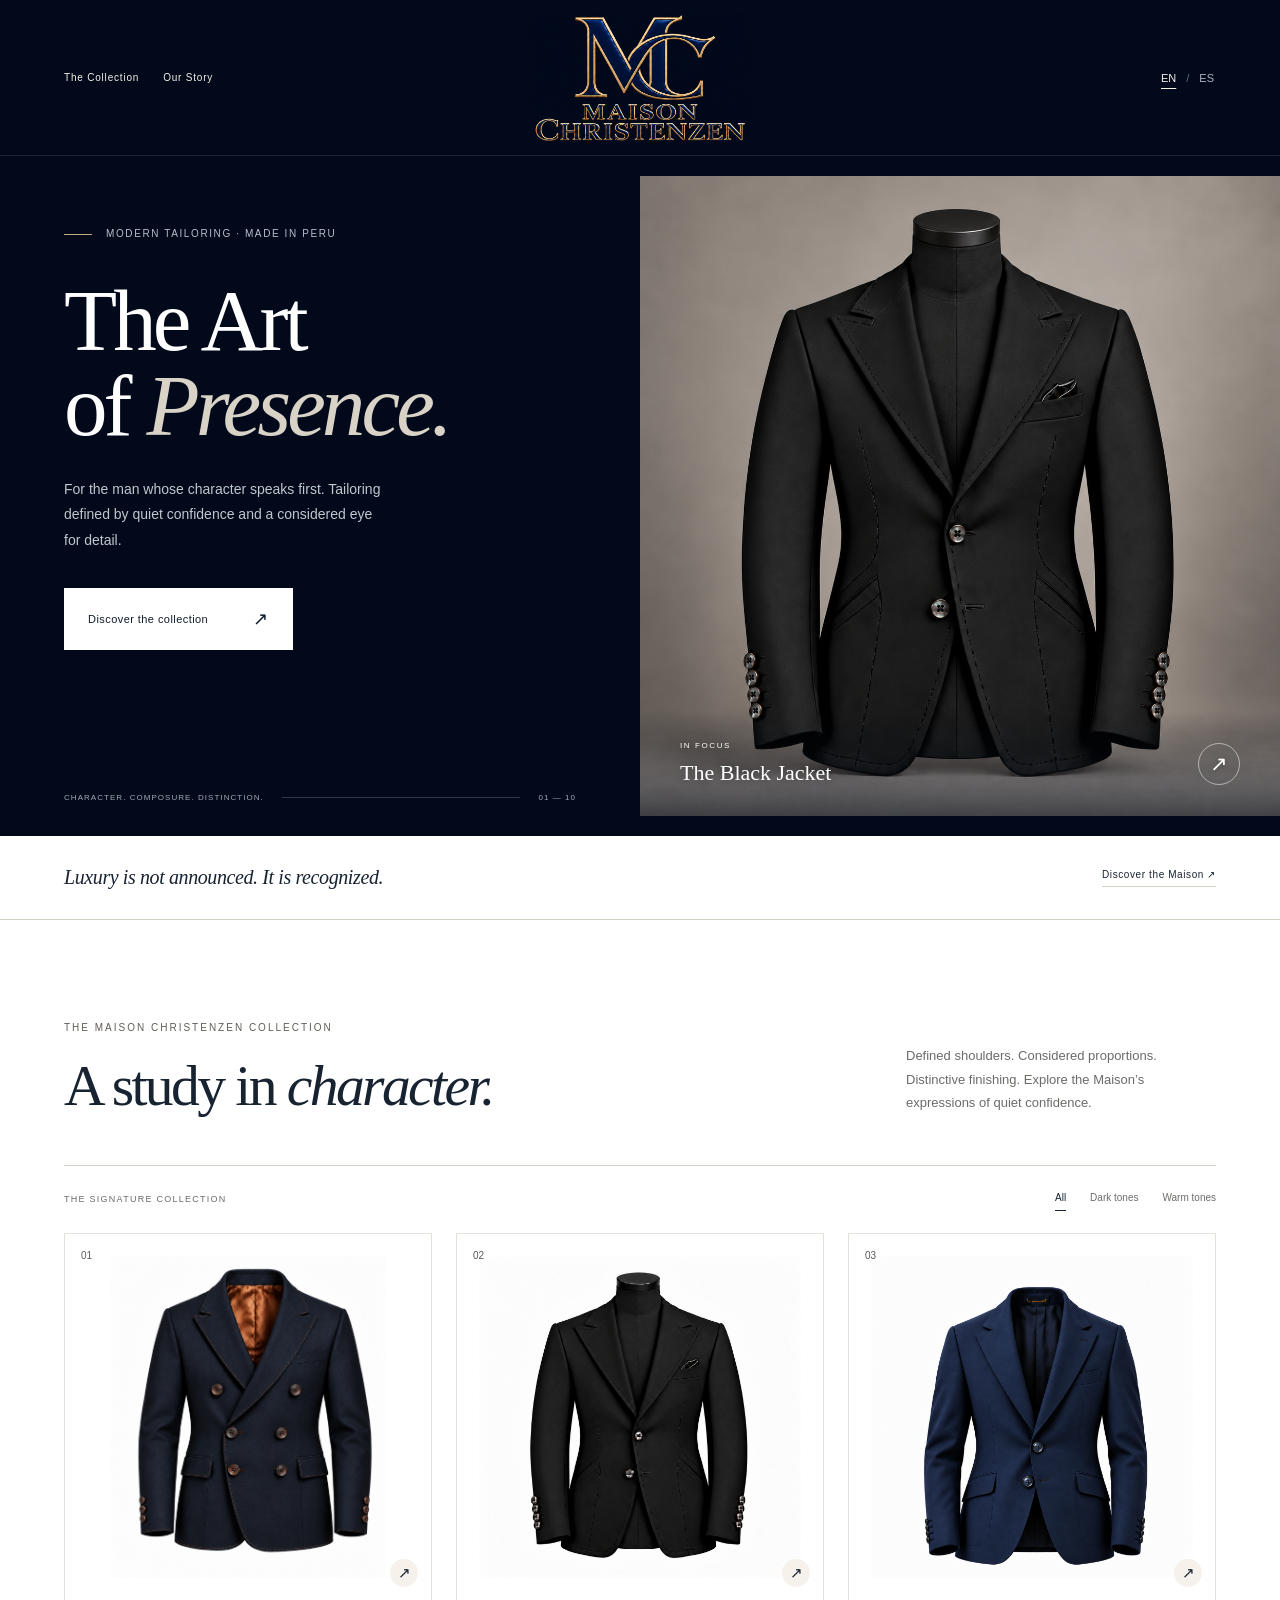
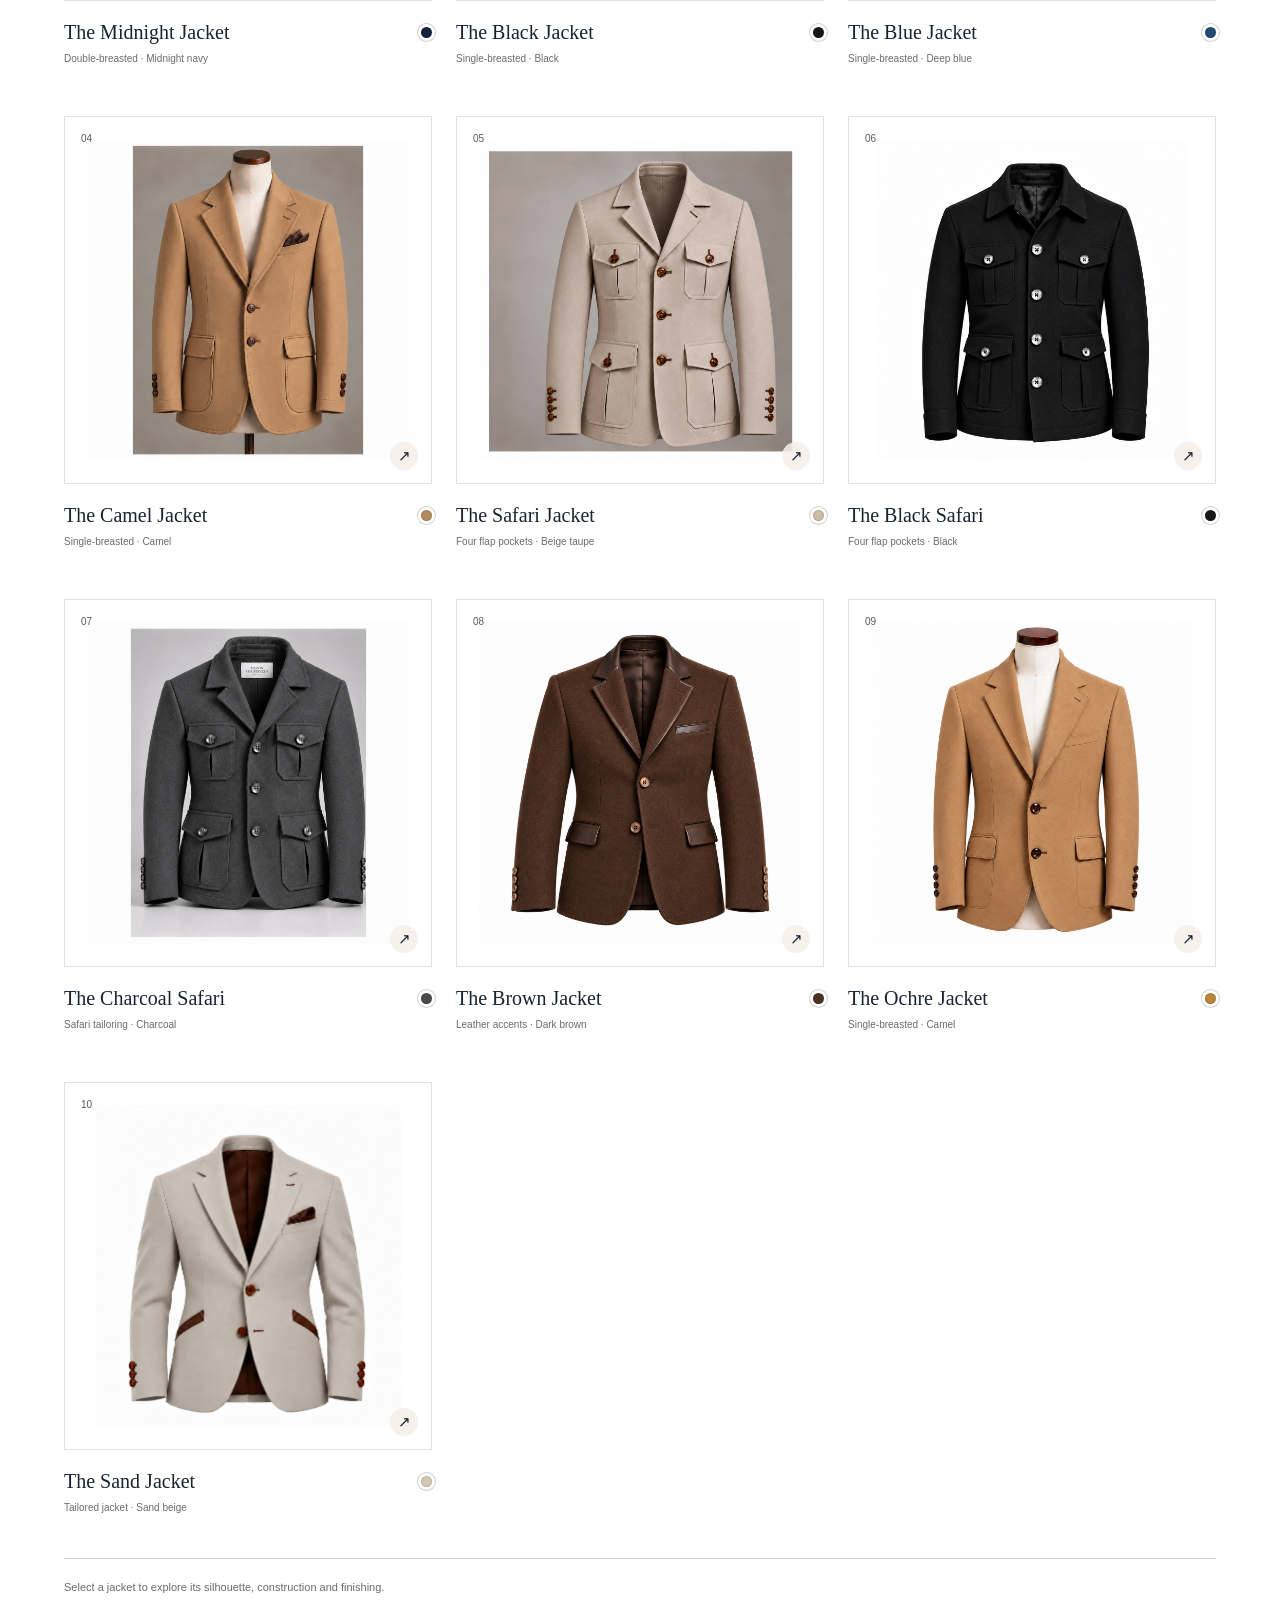
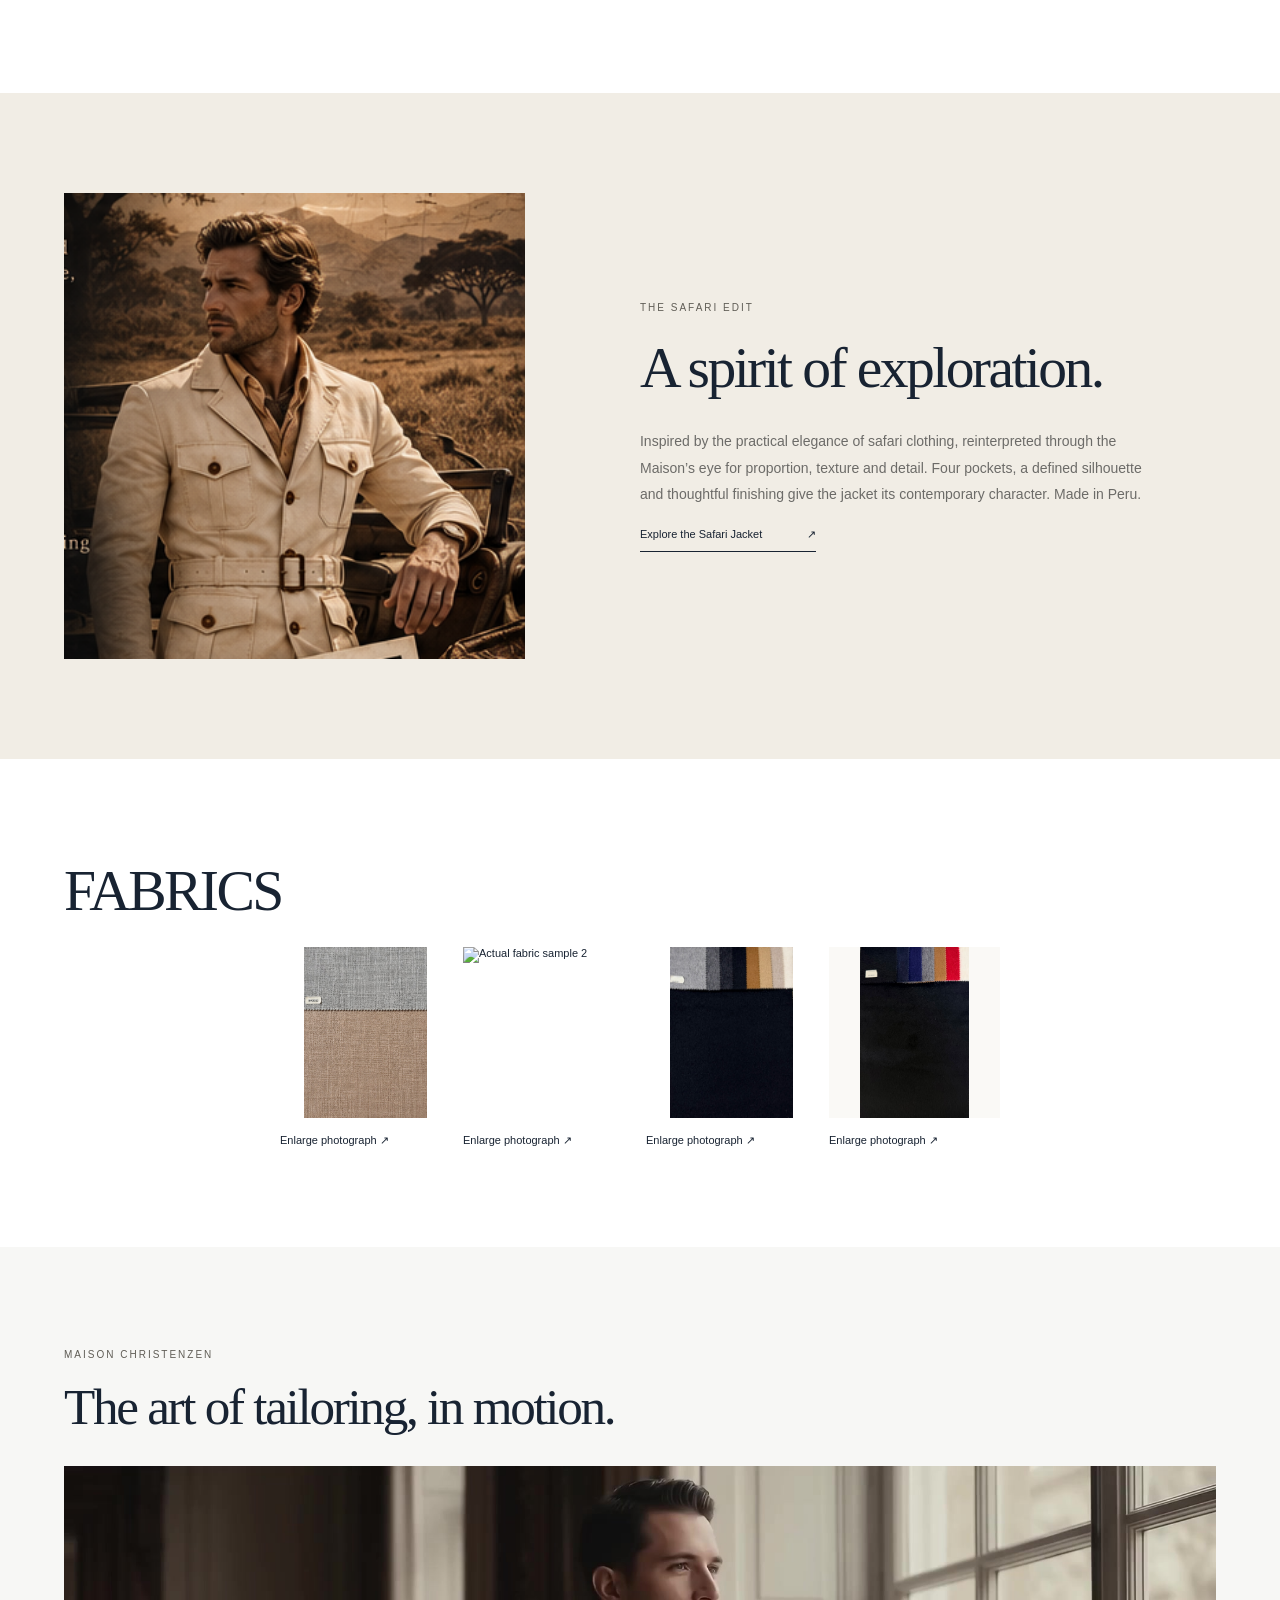
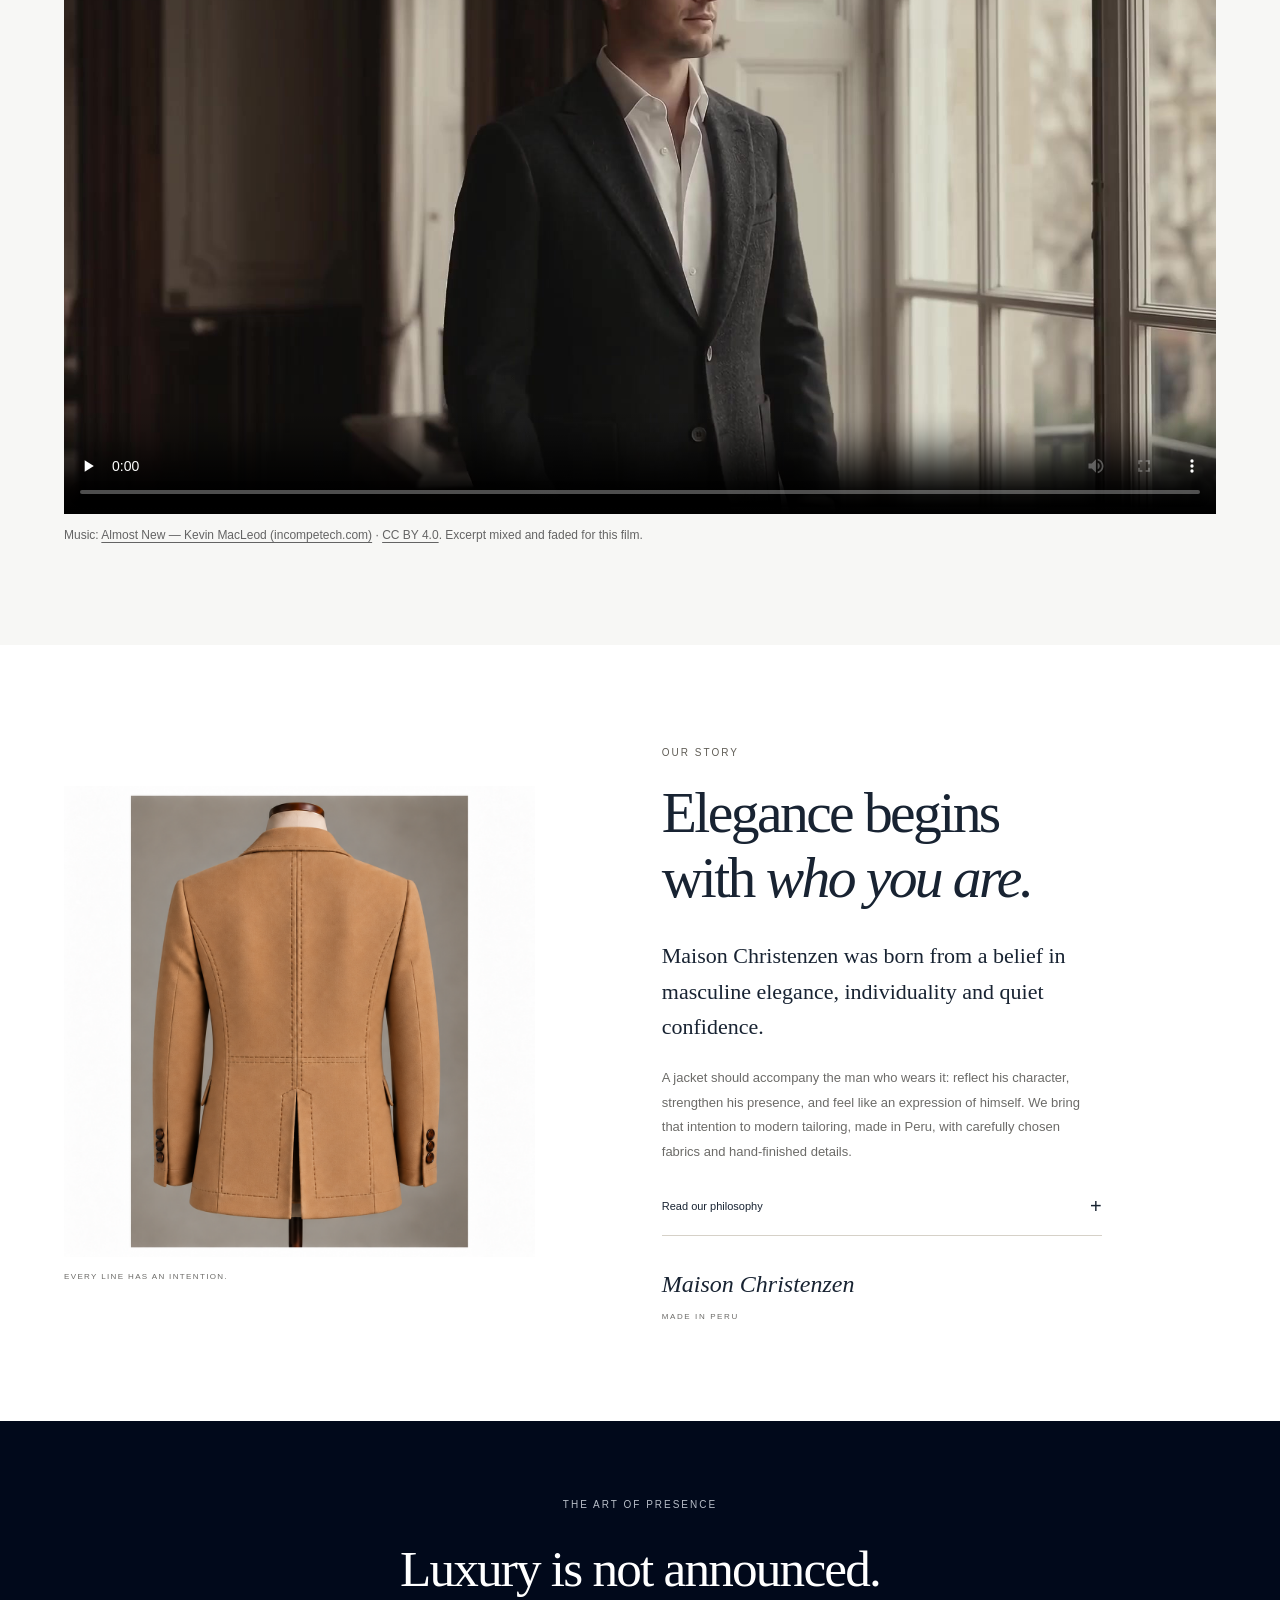
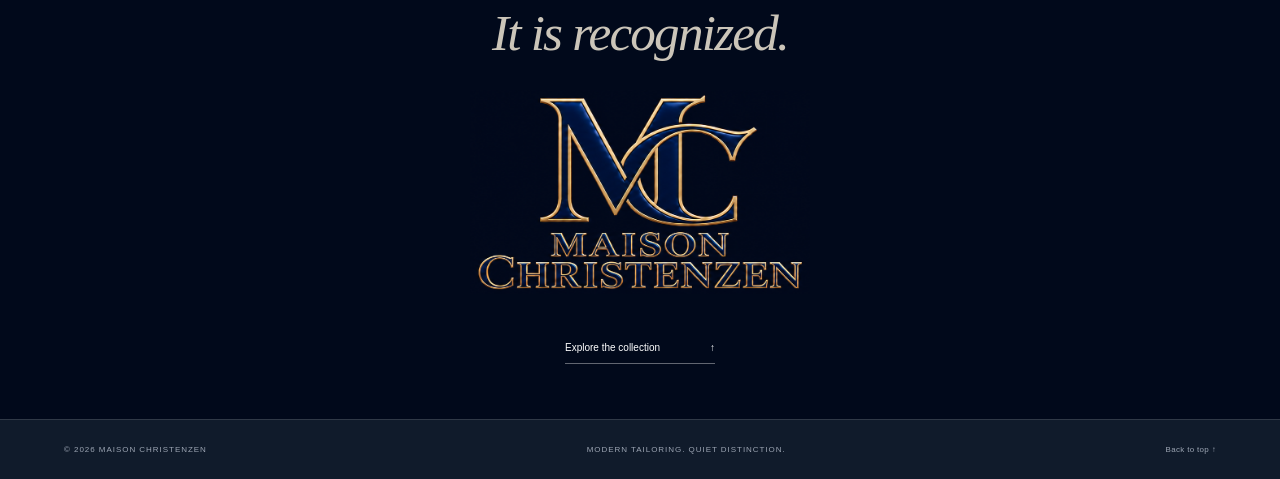
==== commit fcbf9eb0: "nuevos cambios 27 oct" ====
--- a/index.html
+++ b/index.html
@@ -9,18 +9,17 @@
   <meta property="og:description" content="Luxury is not announced. It is recognized. Explore modern men's tailoring, made in Peru.">
   <meta property="og:type" content="website">
   <meta property="og:url" content="https://maison-christenzen-presence.greypeach14.chatgpt.site">
-  <meta property="og:image" content="https://maison-christenzen-presence.greypeach14.chatgpt.site/assets/maison-christenzen-final.png">
-  <link rel="stylesheet" href="/style.css">
-  <script src="/app.js" defer></script>
+  <meta property="og:image" content="https://maison-christenzen-presence.greypeach14.chatgpt.siteassets/maison-christenzen-final.png">
+  <link rel="stylesheet" href="style.css">
+  <script src="app.js" defer></script>
   <title>Maison Christenzen — The Art of Presence</title>
 </head>
 <body>
   <a class="skip" href="#main" data-i18n="skip">Skip to content</a>
   <header class="header">
-    <a class="brand logo-window" href="#" aria-label="Maison Christenzen home"><img src="/assets/maison-christenzen-final.png" alt="Maison Christenzen" width="1672" height="941"></a>
+    <a class="brand logo-window" href="#" aria-label="Maison Christenzen home"><img src="assets/maison-christenzen-final.png" alt="Maison Christenzen" width="1672" height="941"></a>
     <nav class="desktop-nav" aria-label="Main navigation">
       <a href="#collection" data-i18n="collection">The Collection</a>
-      <a href="#craft" data-i18n="craft">Craftsmanship</a>
       <a href="#story" data-i18n="story">Our Story</a>
     </nav>
     <div class="header-actions">
@@ -28,7 +27,7 @@
       <button class="menu-button" aria-label="Open navigation" aria-expanded="false" aria-controls="mobile-nav"><span></span><span></span></button>
     </div>
   </header>
-  <nav class="mobile-nav" id="mobile-nav" aria-label="Mobile navigation" hidden><a href="#collection" data-i18n="collection">The Collection</a><a href="#craft" data-i18n="craft">Craftsmanship</a><a href="#story" data-i18n="story">Our Story</a></nav>
+  <nav class="mobile-nav" id="mobile-nav" aria-label="Mobile navigation" hidden><a href="#collection" data-i18n="collection">The Collection</a><a href="#story" data-i18n="story">Our Story</a></nav>
   <main id="main">
     <section class="hero" aria-labelledby="hero-title">
       <div class="hero-copy">
@@ -39,7 +38,7 @@
         <div class="hero-bottom"><span data-i18n="heroBottom">CHARACTER. COMPOSURE. DISTINCTION.</span><span class="vertical-line"></span><span>01 — 10</span></div>
       </div>
       <button type="button" class="hero-image" data-product="black" aria-label="Explore The Black Jacket">
-        <img src="/assets/hero-v32-black-buttons.webp" alt="Black Jacket centered on a black mannequin against a stone-grey background" width="1254" height="1254" fetchpriority="high">
+        <img src="assets/hero-v32-black-buttons.webp" alt="Black Jacket centered on a black mannequin against a stone-grey background" width="1254" height="1254" fetchpriority="high">
         <span class="image-caption"><span><small data-i18n="featured">IN FOCUS</small><span data-i18n="blackName">The Black Jacket</span></span><span class="circle-arrow" aria-hidden="true">↗</span></span>
       </button>
     </section>
@@ -49,36 +48,33 @@
       <div class="section-heading"><div><p class="eyebrow" data-i18n="collectionEyebrow">THE MAISON CHRISTENZEN COLLECTION</p><h2 id="collection-title" data-i18n-html="collectionTitle">A study in <em>character.</em></h2></div><p class="section-intro" data-i18n="collectionIntro">Defined shoulders. Considered proportions. Distinctive finishing. Explore the Maison’s expressions of quiet confidence.</p></div>
       <div class="collection-tools"><p data-i18n="fourPieces">THE SIGNATURE COLLECTION</p><div class="filters" aria-label="Filter collection"><button data-filter="all" class="active" aria-pressed="true" data-i18n="all">All</button><button data-filter="dark" aria-pressed="false" data-i18n="dark">Dark tones</button><button data-filter="warm" aria-pressed="false" data-i18n="warm">Warm tones</button></div></div>
       <div class="products">
-        <article class="product" data-tone="dark"><button class="product-image" data-product="midnight"><img src="/assets/natural-v17-midnight-front.webp" alt="Front of the midnight navy double-breasted jacket" width="570" height="650" loading="lazy"><span class="product-index">01</span><span class="product-open" aria-hidden="true">↗</span></button><div class="product-info"><div><h3><button data-product="midnight" data-i18n="midnightName">The Midnight Jacket</button></h3><p data-i18n="midnightType">Double-breasted · Midnight navy</p></div><span class="swatch midnight" role="img" data-colour-key="midnight" aria-label="Midnight navy" title="Midnight navy"></span></div></article>
-        <article class="product" data-tone="dark"><button class="product-image region-card" data-product="black"><span class="card-frame" data-region="black-front"><img src="/assets/black-front.webp" alt="Front of the black tailored jacket" width="500" height="787" loading="lazy"></span><span class="product-index">02</span><span class="product-open" aria-hidden="true">↗</span></button><div class="product-info"><div><h3><button data-product="black" data-i18n="blackName">The Black Jacket</button></h3><p data-i18n="blackType">Single-breasted · Black</p></div><span class="swatch black" role="img" data-colour-key="black" aria-label="Black" title="Black"></span></div></article>
-        <article class="product" data-tone="dark"><button class="product-image region-card" data-product="blue"><span class="card-frame" data-region="blue-front"><img src="/assets/blue-front.webp" alt="Front of the blue tailored jacket with visible texture and two front buttons" width="500" height="655" loading="lazy"></span><span class="product-index">03</span><span class="product-open" aria-hidden="true">↗</span></button><div class="product-info"><div><h3><button data-product="blue" data-i18n="blueName">The Blue Jacket</button></h3><p data-i18n="blueType">Single-breasted · Deep blue</p></div><span class="swatch blue" role="img" data-colour-key="blue" aria-label="Deep blue" title="Deep blue"></span></div></article>
-        <article class="product" data-tone="warm"><button class="product-image" data-product="camel"><img src="/assets/camel-front.webp" alt="Front of the camel jacket with hand-finished stitching and brown pocket square" width="768" height="1024" loading="lazy"><span class="product-index">04</span><span class="product-open" aria-hidden="true">↗</span></button><div class="product-info"><div><h3><button data-product="camel" data-i18n="camelName">The Camel Jacket</button></h3><p data-i18n="camelType">Single-breasted · Camel</p></div><span class="swatch camel" role="img" data-colour-key="camel" aria-label="Camel" title="Camel"></span></div></article>
+        <article class="product" data-tone="dark"><button class="product-image" data-product="midnight"><img src="assets/natural-v17-midnight-front.webp" alt="Front of the midnight navy double-breasted jacket" width="570" height="650" loading="lazy"><span class="product-index">01</span><span class="product-open" aria-hidden="true">↗</span></button><div class="product-info"><div><h3><button data-product="midnight" data-i18n="midnightName">The Midnight Jacket</button></h3><p data-i18n="midnightType">Double-breasted · Midnight navy</p></div><span class="swatch midnight" role="img" data-colour-key="midnight" aria-label="Midnight navy" title="Midnight navy"></span></div></article>
+        <article class="product" data-tone="dark"><button class="product-image region-card" data-product="black"><span class="card-frame" data-region="black-front"><img src="assets/black-front.webp" alt="Front of the black tailored jacket" width="500" height="787" loading="lazy"></span><span class="product-index">02</span><span class="product-open" aria-hidden="true">↗</span></button><div class="product-info"><div><h3><button data-product="black" data-i18n="blackName">The Black Jacket</button></h3><p data-i18n="blackType">Single-breasted · Black</p></div><span class="swatch black" role="img" data-colour-key="black" aria-label="Black" title="Black"></span></div></article>
+        <article class="product" data-tone="dark"><button class="product-image region-card" data-product="blue"><span class="card-frame" data-region="blue-front"><img src="assets/blue-front.webp" alt="Front of the blue tailored jacket with visible texture and two front buttons" width="500" height="655" loading="lazy"></span><span class="product-index">03</span><span class="product-open" aria-hidden="true">↗</span></button><div class="product-info"><div><h3><button data-product="blue" data-i18n="blueName">The Blue Jacket</button></h3><p data-i18n="blueType">Single-breasted · Deep blue</p></div><span class="swatch blue" role="img" data-colour-key="blue" aria-label="Deep blue" title="Deep blue"></span></div></article>
+        <article class="product" data-tone="warm"><button class="product-image" data-product="camel"><img src="assets/camel-front.webp" alt="Front of the camel jacket with hand-finished stitching and brown pocket square" width="768" height="1024" loading="lazy"><span class="product-index">04</span><span class="product-open" aria-hidden="true">↗</span></button><div class="product-info"><div><h3><button data-product="camel" data-i18n="camelName">The Camel Jacket</button></h3><p data-i18n="camelType">Single-breasted · Camel</p></div><span class="swatch camel" role="img" data-colour-key="camel" aria-label="Camel" title="Camel"></span></div></article>
 <article class="product" data-tone="warm"><button class="product-image region-card" data-product="safari"><span class="card-frame" data-region="safari-front"><img alt="The Safari Jacket" loading="lazy"></span><span class="product-index">05</span><span class="product-open" aria-hidden="true">↗</span></button><div class="product-info"><div><h3><button data-product="safari" data-i18n="safariName">The Safari Jacket</button></h3><p data-i18n="safariType">Four flap pockets · Warm beige</p></div><span class="swatch safari" role="img" data-colour-key="safari" aria-label="Beige" title="Beige"></span></div></article><article class="product" data-tone="dark"><button class="product-image region-card" data-product="safariBlack"><span class="card-frame" data-region="safariBlack0"><img alt="The Black Safari" loading="lazy"></span><span class="product-index">06</span><span class="product-open" aria-hidden="true">↗</span></button><div class="product-info"><div><h3><button data-product="safariBlack" data-i18n="safariBlackName">The Black Safari</button></h3><p data-i18n="safariBlackType">Four flap pockets · Black</p></div><span class="swatch safariBlack" role="img" data-colour-key="safariBlack" aria-label="Black" title="Black"></span></div></article><article class="product" data-tone="dark"><button class="product-image region-card" data-product="charcoal"><span class="card-frame" data-region="charcoal0"><img alt="The Charcoal Safari" loading="lazy"></span><span class="product-index">07</span><span class="product-open" aria-hidden="true">↗</span></button><div class="product-info"><div><h3><button data-product="charcoal" data-i18n="charcoalName">The Charcoal Safari</button></h3><p data-i18n="charcoalType">Safari tailoring · Charcoal</p></div><span class="swatch charcoal" role="img" data-colour-key="charcoal" aria-label="Charcoal" title="Charcoal"></span></div></article><article class="product" data-tone="warm"><button class="product-image region-card" data-product="brown"><span class="card-frame" data-region="brown0"><img alt="The Brown Jacket" loading="lazy"></span><span class="product-index">08</span><span class="product-open" aria-hidden="true">↗</span></button><div class="product-info"><div><h3><button data-product="brown" data-i18n="brownName">The Brown Jacket</button></h3><p data-i18n="brownType">Leather accents · Deep brown</p></div><span class="swatch brown" role="img" data-colour-key="brown" aria-label="Brown" title="Brown"></span></div></article><article class="product" data-tone="warm"><button class="product-image region-card" data-product="ochre"><span class="card-frame" data-region="ochre0"><img alt="The Ochre Jacket" loading="lazy"></span><span class="product-index">09</span><span class="product-open" aria-hidden="true">↗</span></button><div class="product-info"><div><h3><button data-product="ochre" data-i18n="ochreName">The Ochre Jacket</button></h3><p data-i18n="ochreType">Single-breasted · Ochre</p></div><span class="swatch ochre" role="img" data-colour-key="ochre" aria-label="Ochre" title="Ochre"></span></div></article><article class="product" data-tone="warm"><button class="product-image region-card" data-product="sand"><span class="card-frame" data-region="sand0"><img alt="The Sand Jacket" loading="lazy"></span><span class="product-index">10</span><span class="product-open" aria-hidden="true">↗</span></button><div class="product-info"><div><h3><button data-product="sand" data-i18n="sandName">The Sand Jacket</button></h3><p data-i18n="sandType">Patterned tailoring · Sand</p></div><span class="swatch sand" role="img" data-colour-key="sand" aria-label="Sand" title="Sand"></span></div></article>      </div>
       <p class="collection-note" data-i18n="collectionNote">Select a jacket to explore its silhouette, construction and finishing.</p>
     </section>
 
 <section class="safari-edit section-pad" id="safari" aria-labelledby="safari-title"><button class="safari-atmosphere" data-photo="safari-model" aria-label="Safari editorial photograph"><span data-region="safari-model"><img alt="Man wearing a beige safari jacket in a safari landscape" loading="lazy"></span></button><div class="safari-copy"><p class="eyebrow" data-i18n="safariEyebrow"></p><h2 id="safari-title" data-i18n="safariTitle"></h2><p data-i18n="safariStory"></p><button class="text-link" data-product="safari"><span data-i18n="safariExplore"></span><span aria-hidden="true">↗</span></button></div></section>
-<section id="fabrics" class="fabric-section section-pad" aria-labelledby="fabrics-title"><h2 id="fabrics-title" data-i18n="fabricsTitle"></h2><p data-i18n="fabricsText"></p><div class="fabric-grid"><button data-photo="fabric1" aria-label="Fabric sample 1"><span class="fabric-square" data-region="fabric1"><img src="/assets/fabric1.jpeg" alt="Actual fabric sample 1" loading="lazy"></span><span data-i18n="enlarge"></span> ↗</button><button data-photo="fabric2" aria-label="Fabric sample 2"><span class="fabric-square" data-region="fabric2"><img src="/assets/fabric2.jpeg" alt="Actual fabric sample 2" loading="lazy"></span><span data-i18n="enlarge"></span> ↗</button><button data-photo="fabric3" aria-label="Fabric sample 3"><span class="fabric-square" data-region="fabric3"><img src="/assets/fabric3.jpeg" alt="Actual fabric sample 3" loading="lazy"></span><span data-i18n="enlarge"></span> ↗</button><button data-photo="fabric4" aria-label="Fabric sample 4"><span class="fabric-square" data-region="fabric4"><img src="/assets/fabric4.jpeg" alt="Additional actual fabric colour card" loading="lazy"></span><span data-i18n="enlarge"></span> ↗</button></div><div id="cloth-library"></div></section>
-    <section class="craft" id="craft" aria-labelledby="craft-title">
-      <div class="craft-image"><img src="/assets/blue-lapel.webp" alt="Close view of blue fabric, lapel stitching and buttonhole" width="380" height="364" loading="lazy"><span data-i18n="detailCaption">A CLOSER LOOK / THE LAPEL</span></div>
-      <div class="craft-copy"><p class="eyebrow light" data-i18n="craftEyebrow">THE LANGUAGE OF DETAIL</p><h2 id="craft-title" data-i18n-html="craftTitle">Considered.<br>Down to the <em>stitch.</em></h2><p class="craft-intro" data-i18n="craftIntro">Modern tailoring, enriched by thoughtful hand-finished details. The distinction is in the things you notice up close.</p><div class="craft-lines"><div><span>01</span><div><h3 data-i18n="craftOne">A deliberate silhouette</h3><p data-i18n="craftOneText">Defined shoulders and a balanced line, shaped for a masculine presence.</p></div></div><div><span>02</span><div><h3 data-i18n="craftTwo">Texture with character</h3><p data-i18n="craftTwoText">Fabrics chosen for their touch, natural drape and visual depth.</p></div></div><div><span>03</span><div><h3 data-i18n="craftThree">The finishing touch</h3><p data-i18n="craftThreeText">Carefully placed stitches and considered details, from lapel to cuff.</p></div></div></div><button class="text-link light-link" data-product="blue"><span data-i18n="exploreDetails">Explore the details</span><span aria-hidden="true">↗</span></button></div>
-    </section>
+<section id="fabrics" class="fabric-section section-pad" aria-labelledby="fabrics-title"><h2 id="fabrics-title" data-i18n="fabricsTitle"></h2><div class="fabric-grid"><button data-photo="fabric1" aria-label="Fabric sample 1"><span class="fabric-square" data-region="fabric1"><img src="assets/fabric1.jpeg" alt="Actual fabric sample 1" loading="lazy"></span><span data-i18n="enlarge"></span> ↗</button><button data-photo="fabric2" aria-label="Fabric sample 2"><span class="fabric-square" data-region="fabric2"><img src="assets/fabric2.jpeg" alt="Actual fabric sample 2" loading="lazy"></span><span data-i18n="enlarge"></span> ↗</button><button data-photo="fabric3" aria-label="Fabric sample 3"><span class="fabric-square" data-region="fabric3"><img src="assets/fabric3.jpeg" alt="Actual fabric sample 3" loading="lazy"></span><span data-i18n="enlarge"></span> ↗</button><button data-photo="fabric4" aria-label="Fabric sample 4"><span class="fabric-square" data-region="fabric4"><img src="assets/fabric4.jpeg" alt="Additional actual fabric colour card" loading="lazy"></span><span data-i18n="enlarge"></span> ↗</button></div></section>
 
-    <section class="maison-film section-pad" id="film" aria-labelledby="film-title"><p class="eyebrow">MAISON CHRISTENZEN</p><h2 id="film-title" data-i18n="filmTitle">The art of tailoring, in motion.</h2><video controls playsinline preload="none" poster="/assets/film-poster-v3.jpg" aria-label="Maison Christenzen film"><source src="/assets/maison-film-v3.mp4" type="video/mp4"></video><p class="film-credit">Music: <a href="https://incompetech.com/music/royalty-free/index.html?Search=Search&amp;isrc=USUAN1800008" target="_blank" rel="noopener">Almost New — Kevin MacLeod (incompetech.com)</a> · <a href="https://creativecommons.org/licenses/by/4.0/" target="_blank" rel="noopener">CC BY 4.0</a>. Excerpt mixed and faded for this film.</p></section>
+
+    <section class="maison-film section-pad" id="film" aria-labelledby="film-title"><p class="eyebrow">MAISON CHRISTENZEN</p><h2 id="film-title" data-i18n="filmTitle">The art of tailoring, in motion.</h2><video controls playsinline preload="none" poster="assets/film-poster-v3.jpg" aria-label="Maison Christenzen film"><source src="assets/maison-film-v3.mp4" type="video/mp4"></video><p class="film-credit">Music: <a href="https://incompetech.com/music/royalty-free/index.html?Search=Search&amp;isrc=USUAN1800008" target="_blank" rel="noopener">Almost New — Kevin MacLeod (incompetech.com)</a> · <a href="https://creativecommons.org/licenses/by/4.0/" target="_blank" rel="noopener">CC BY 4.0</a>. Excerpt mixed and faded for this film.</p></section>
     <section class="story section-pad" id="story" aria-labelledby="story-title">
-      <div class="story-visual"><img src="/assets/natural-v16-camel-back.webp" alt="Back construction of the camel jacket, with visible seams and finishing" width="768" height="1024" loading="lazy"><span class="story-image-note" data-i18n="storyImageNote">EVERY LINE HAS AN INTENTION.</span></div>
+      <div class="story-visual"><img src="assets/natural-v16-camel-back.webp" alt="Back construction of the camel jacket, with visible seams and finishing" width="768" height="1024" loading="lazy"><span class="story-image-note" data-i18n="storyImageNote">EVERY LINE HAS AN INTENTION.</span></div>
       <div class="story-copy"><p class="eyebrow" data-i18n="storyEyebrow">OUR STORY</p><h2 id="story-title" data-i18n-html="storyTitle">Elegance begins<br>with <em>who you are.</em></h2><p class="story-lead" data-i18n="storyLead">Maison Christenzen was born from a belief in masculine elegance, individuality and quiet confidence.</p><p data-i18n="storyText">A jacket should accompany the man who wears it: reflect his character, strengthen his presence, and feel like an expression of himself. We bring that intention to modern tailoring, made in Peru, with carefully chosen fabrics and hand-finished details.</p><details class="story-more"><summary><span data-i18n="readStory">Read our philosophy</span><span class="plus" aria-hidden="true">+</span></summary><div><p data-i18n="storyMoreOne">For us, masculinity lives in composure, integrity and respect. It is the calm confidence in the way a man moves through the world and treats others.</p><p data-i18n="storyMoreTwo">We draw on the traditions of tailoring, where every detail has a purpose. Our pieces combine modern construction with thoughtful hand finishing, preserving a sense of character in every garment.</p><p data-i18n="storyMoreThree">Created for the man who values quality without excess, who knows his own mind, and who never stops being himself.</p></div></details><p class="story-signature">Maison Christenzen<span data-i18n="madePeru">MADE IN PERU</span></p></div>
     </section>
 
-    <section class="closing" aria-label="Maison Christenzen philosophy"><p class="eyebrow light" data-i18n="closingEyebrow">THE ART OF PRESENCE</p><p class="closing-quote" data-i18n-html="closingQuote">Luxury is not announced.<br><em>It is recognized.</em></p><div class="closing-logo logo-window"><img src="/assets/maison-christenzen-final.png" alt="Maison Christenzen — approved final logo" width="1672" height="941" loading="lazy"></div><a class="text-link light-link" href="#collection"><span data-i18n="returnCollection">Explore the collection</span><span aria-hidden="true">↑</span></a></section>
+    <section class="closing" aria-label="Maison Christenzen philosophy"><p class="eyebrow light" data-i18n="closingEyebrow">THE ART OF PRESENCE</p><p class="closing-quote" data-i18n-html="closingQuote">Luxury is not announced.<br><em>It is recognized.</em></p><div class="closing-logo logo-window"><img src="assets/maison-christenzen-final.png" alt="Maison Christenzen — approved final logo" width="1672" height="941" loading="lazy"></div><a class="text-link light-link" href="#collection"><span data-i18n="returnCollection">Explore the collection</span><span aria-hidden="true">↑</span></a></section>
   </main>
   <footer><p>© <span id="year">2026</span> MAISON CHRISTENZEN</p><p data-i18n="footerText">MODERN TAILORING. QUIET DISTINCTION.</p><a href="#" data-i18n="backTop">Back to top ↑</a></footer>
 
   <dialog class="product-dialog" aria-labelledby="dialog-title">
     <button class="dialog-close" aria-label="Close jacket details">✕</button>
-    <div class="dialog-layout"><div class="dialog-gallery"><div class="dialog-image-wrap"><button type="button" class="gallery-photo" id="gallery-enlarge" aria-label="Enlarge photograph"><img id="dialog-image" src="/assets/natural-v17-midnight-front.webp" alt=""></button><button class="gallery-prev" aria-label="Previous image">←</button><button class="gallery-next" aria-label="Next image">→</button></div><div class="gallery-bar"><p id="gallery-caption"></p><span id="gallery-count"></span></div><button type="button" class="text-link" id="enlarge-photo" data-i18n="enlarge">Enlarge photograph</button><div class="thumbnails" aria-label="Jacket images"></div></div><div class="dialog-copy"><p class="eyebrow" data-i18n="dialogEyebrow">MAISON CHRISTENZEN / THE COLLECTION</p><h2 id="dialog-title"></h2><p class="dialog-type" id="dialog-type"></p><div id="dialog-price" class="dialog-price" hidden><p class="product-price"></p><p class="price-tax-note" data-i18n="priceTaxNote">Before applicable taxes</p></div><p id="dialog-description"></p><dl id="dialog-details"></dl><div id="garment-guide"></div><p class="dialog-note" data-i18n="dialogNote">Explore the photographs to see the garment from different angles and appreciate its individual details.</p><button class="text-link" id="next-piece"><span data-i18n="nextPiece">Discover the next jacket</span><span aria-hidden="true">→</span></button></div></div>
+    <div class="dialog-layout"><div class="dialog-gallery"><div class="dialog-image-wrap"><button type="button" class="gallery-photo" id="gallery-enlarge" aria-label="Enlarge photograph"><img id="dialog-image" src="assets/natural-v17-midnight-front.webp" alt=""></button><button class="gallery-prev" aria-label="Previous image">←</button><button class="gallery-next" aria-label="Next image">→</button></div><div class="gallery-bar"><p id="gallery-caption"></p><span id="gallery-count"></span></div><button type="button" class="text-link" id="enlarge-photo" data-i18n="enlarge">Enlarge photograph</button><div class="thumbnails" aria-label="Jacket images"></div></div><div class="dialog-copy"><p class="eyebrow" data-i18n="dialogEyebrow">MAISON CHRISTENZEN / THE COLLECTION</p><h2 id="dialog-title"></h2><p class="dialog-type" id="dialog-type"></p><div id="dialog-price" class="dialog-price" hidden><p class="product-price"></p><p class="price-tax-note" data-i18n="priceTaxNote">Before applicable taxes</p></div><p id="dialog-description"></p><dl id="dialog-details"></dl><div id="garment-guide"></div><p class="dialog-note" data-i18n="dialogNote">Explore the photographs to see the garment from different angles and appreciate its individual details.</p><button class="text-link" id="next-piece"><span data-i18n="nextPiece">Discover the next jacket</span><span aria-hidden="true">→</span></button></div></div>
   </dialog>
 <dialog id="photo-viewer" aria-label="Photograph"><div class="photo-controls"><button class="photo-zoom" type="button"></button><button class="photo-close" type="button"></button></div><div class="photo-scroll"><div class="photo-frame"><img alt=""></div></div></dialog>
-<script src="/details.js" defer></script>
+<script src="details.js" defer></script>
 </body>
 </html>
--- a/style.css
+++ b/style.css
@@ -86,7 +86,7 @@
 
 .maison-film{background:#f7f7f5}.maison-film h2{font-family:Georgia,serif;font-size:clamp(30px,4vw,54px);font-weight:400;margin:15px 0 30px}.maison-film video{display:block;width:100%;max-width:1200px;aspect-ratio:16/9;margin:auto;background:#111}
 
-.fabric-grid button[data-photo="fabric4"]{grid-column:1/-1}.fabric-square[data-region="fabric4"]{aspect-ratio:5.86}
+.fabric-grid button[data-photo="fabric4"]{grid-column:auto}.fabric-square[data-region="fabric4"]{aspect-ratio:3/4}.fabric-grid button[data-photo="fabric4"] img{object-fit:contain;background:#faf9f6}
 
 .film-credit{max-width:1200px;margin:12px auto 0;font-size:12px;line-height:1.65;color:#646464}.film-credit a{text-decoration:underline;text-underline-offset:3px}
 
@@ -108,3 +108,84 @@
 .hero-image{min-height:0;height:auto;aspect-ratio:1/1;align-self:center;background:#99938b}
 .hero-image>img{display:block;object-fit:contain;object-position:center;transform:scale(1)}
 .hero-image:hover>img{transform:scale(1.015)}
+
+/* Compact phone layout: retain readable type and complete garment photographs. */
+@media(max-width:760px){
+ html{scroll-padding-top:20px;-webkit-text-size-adjust:100%;text-size-adjust:100%}
+ .header{height:88px;padding:0 5%}
+ .brand.logo-window{width:132px;height:80px}
+ .header-actions{gap:12px}.languages{gap:4px}.menu-button{width:32px;min-height:44px}
+ .mobile-nav{top:88px}
+ .hero-copy{padding:28px 6% 24px}
+ .hero h1{font-size:clamp(42px,11.5vw,62px);line-height:1.02;margin:18px 0}
+ .hero-description{font-size:13px;line-height:1.7;max-width:35em}
+ .hero .eyebrow{font-size:8px;letter-spacing:.1em;gap:9px}
+ .hero .dash{width:18px;flex:none}
+ .button-ivory{margin-top:20px;padding:14px 18px;min-height:48px}
+ .hero-bottom{padding-top:24px;font-size:6px;gap:8px;letter-spacing:.08em}
+ .hero-image{width:100%;min-width:0;min-height:0;height:auto;aspect-ratio:1}
+ .image-caption{padding:16px 6%}.image-caption>span:first-child{font-size:20px;gap:5px}
+ .circle-arrow{width:34px;height:34px;font-size:18px}
+ .signature-strip{padding:20px 6%}.signature-strip p{font-size:18px;line-height:1.45}
+ .signature-strip a{margin-top:12px}
+ .section-pad{padding:40px 6%}
+ .section-heading{margin-bottom:22px}.section-heading h2,.safari-copy h2,.story h2,.craft h2{font-size:clamp(30px,8.4vw,40px);line-height:1.15}
+ .section-intro{font-size:13px;line-height:1.7;margin-top:16px}
+ .collection-tools{padding:14px 0;gap:10px}.filters{gap:24px;flex-wrap:wrap}.filters button{min-height:40px;font-size:11px}
+ .products{gap:24px 12px}.product{min-width:0}.product-image{padding:8px}
+ .product h3{font-size:17px;overflow-wrap:break-word}.product-info{padding-top:12px;gap:6px}.product-info p{font-size:10px;line-height:1.5}
+ .safari-edit{gap:24px}.safari-copy>p:not(.eyebrow){font-size:13px;line-height:1.75}
+ .fabric-grid{grid-template-columns:repeat(2,minmax(0,1fr));gap:20px 12px}
+ .fabric-grid img{height:auto}.fabric-grid button{min-width:0;font-size:11px}
+ .cloth-heading{margin:32px 0 20px}.cloth-heading h3{font-size:26px}.cloth-chips{gap:16px 12px}.cloth-chip{width:calc((100% - 24px)/3)}.cloth-chip img{width:100%}
+ .craft-image{height:auto;min-height:0;aspect-ratio:1}.craft-image img{width:100%;height:100%;object-fit:contain}
+ .craft-copy{padding:36px 6%}.craft h2{margin:16px 0 22px}.craft-intro{font-size:13px;line-height:1.75}
+ .craft-lines{margin-top:24px}.craft-lines>div{gap:16px;padding:16px 0}
+ .maison-film h2{font-size:30px;margin:14px 0 22px}.film-credit{font-size:10px}
+ .story{gap:28px;padding:40px 6%}.story-visual{max-width:100%;width:100%}.story-visual img{height:auto;max-height:350px;object-fit:contain}
+ .story h2{margin:16px 0 20px}.story-lead{font-size:19px;line-height:1.5}.story-copy>p:not(.eyebrow):not(.story-lead):not(.story-signature){font-size:13px;line-height:1.75}
+ .closing{padding:40px 6% 32px}.closing-quote{font-size:29px}.closing .closing-logo{width:220px}
+ footer{padding:22px 6%;gap:14px;line-height:1.6}
+ .product-dialog{width:94vw;max-height:94dvh;margin:auto}.dialog-layout{min-width:0}
+ .dialog-gallery{padding:14px}.dialog-image-wrap{padding:12px;min-width:0}.dialog-copy{padding:24px 20px 30px}
+ .dialog-copy h2{font-size:32px;margin:16px 0}.dialog-copy .eyebrow{line-height:1.6;overflow-wrap:anywhere}
+ .dialog-close{position:sticky;float:right;top:10px;right:10px;margin:10px 10px -46px 0;width:40px;height:40px}
+ .thumbnails{gap:7px}.thumbnails button{width:48px;height:56px}
+ .photo-controls{gap:8px;align-items:center;flex-wrap:wrap}.photo-controls button{font-size:11px;padding:8px}
+ .photo-scroll{padding:10px}.size-box{padding:14px}.selected-size-table{font-size:12px}
+}
+
+/* Photo viewer fits the screen; tap or use the zoom control for a closer view. */
+#photo-viewer{inset:0;margin:auto;overflow:hidden}
+.photo-controls{position:relative;min-height:72px}
+.photo-scroll{height:calc(100% - 72px);overscroll-behavior:contain;-webkit-overflow-scrolling:touch}
+.photo-frame{cursor:zoom-in}.magnified .photo-frame{cursor:zoom-out;width:200%;max-width:none}
+@media(max-width:760px){#photo-viewer{width:100vw;height:100dvh;max-height:100dvh;max-width:100vw}.photo-scroll{padding:8px}.photo-controls{flex-wrap:nowrap;min-height:64px;padding:8px}.photo-scroll{height:calc(100% - 64px)}.photo-controls button{min-height:44px}.magnified .photo-frame{width:220%}}
+
+/* Fourth cloth card: full-height composition and full-size detail view */
+.fabric-grid button[data-photo="fabric4"] .fabric-square{width:100%;overflow:hidden}
+#photo-viewer .photo-frame img{object-fit:contain}
+
+/* Uniform, sharp fabric photo cards: 27 Oct 2026 */
+.fabric-grid {display:grid; grid-template-columns:repeat(4,minmax(0,1fr)); gap:14px;}
+.fabric-grid > button {min-width:0; width:100%;}
+.fabric-grid .fabric-square {display:block; width:100%; aspect-ratio:1 / 1; overflow:hidden; height:auto;}
+.fabric-grid .fabric-square img {display:block; width:100%; height:100%; object-fit:cover; object-position:center; opacity:1; filter:none; transform:none;}
+@media(max-width:700px){.fabric-grid{grid-template-columns:repeat(2,minmax(0,1fr));}}
+
+/* Preserve complete supplied fabric photos in thumbnails. */
+.fabric-grid .fabric-square img {object-fit:contain; background:#fff;}
+
+/* Maison Christenzen: four discreet evenly-sized fabric cards, preserve original photos. */
+.fabric-section .fabric-grid {grid-template-columns:repeat(4,minmax(0,1fr)); gap:14px; max-width:980px; margin-inline:auto;}
+.fabric-section .fabric-grid button {width:100%;min-width:0;}
+.fabric-section .fabric-grid .fabric-square, .fabric-section .fabric-grid .fabric-square[data-region="fabric4"] {aspect-ratio:1/1; width:100%;height:auto; overflow:hidden;background:#fff;}
+.fabric-section .fabric-grid .fabric-square img, .fabric-section .fabric-grid button[data-photo="fabric4"] img {width:100%;height:100%;object-fit:contain;object-position:center;filter:none;transform:none;}
+@media(max-width:700px){.fabric-section .fabric-grid{grid-template-columns:repeat(2,minmax(0,1fr));gap:12px;}}
+
+/* Smaller editorial textile gallery; original photographs untouched. */
+.fabric-section .fabric-grid {max-width:720px !important; width:100%; margin:24px auto 0 !important; display:grid !important; grid-template-columns:repeat(4,minmax(0,1fr)) !important; gap:12px !important;}
+.fabric-section .fabric-grid > button {width:100% !important; min-width:0 !important;}
+.fabric-section .fabric-grid .fabric-square {width:100% !important; aspect-ratio:1/1 !important; height:auto !important;}
+.fabric-section .fabric-grid .fabric-square img {width:100% !important; height:100% !important; object-fit:contain !important; filter:none !important;}
+@media(max-width:700px){.fabric-section .fabric-grid {max-width:420px !important; grid-template-columns:repeat(2,minmax(0,1fr)) !important; gap:12px !important;}}
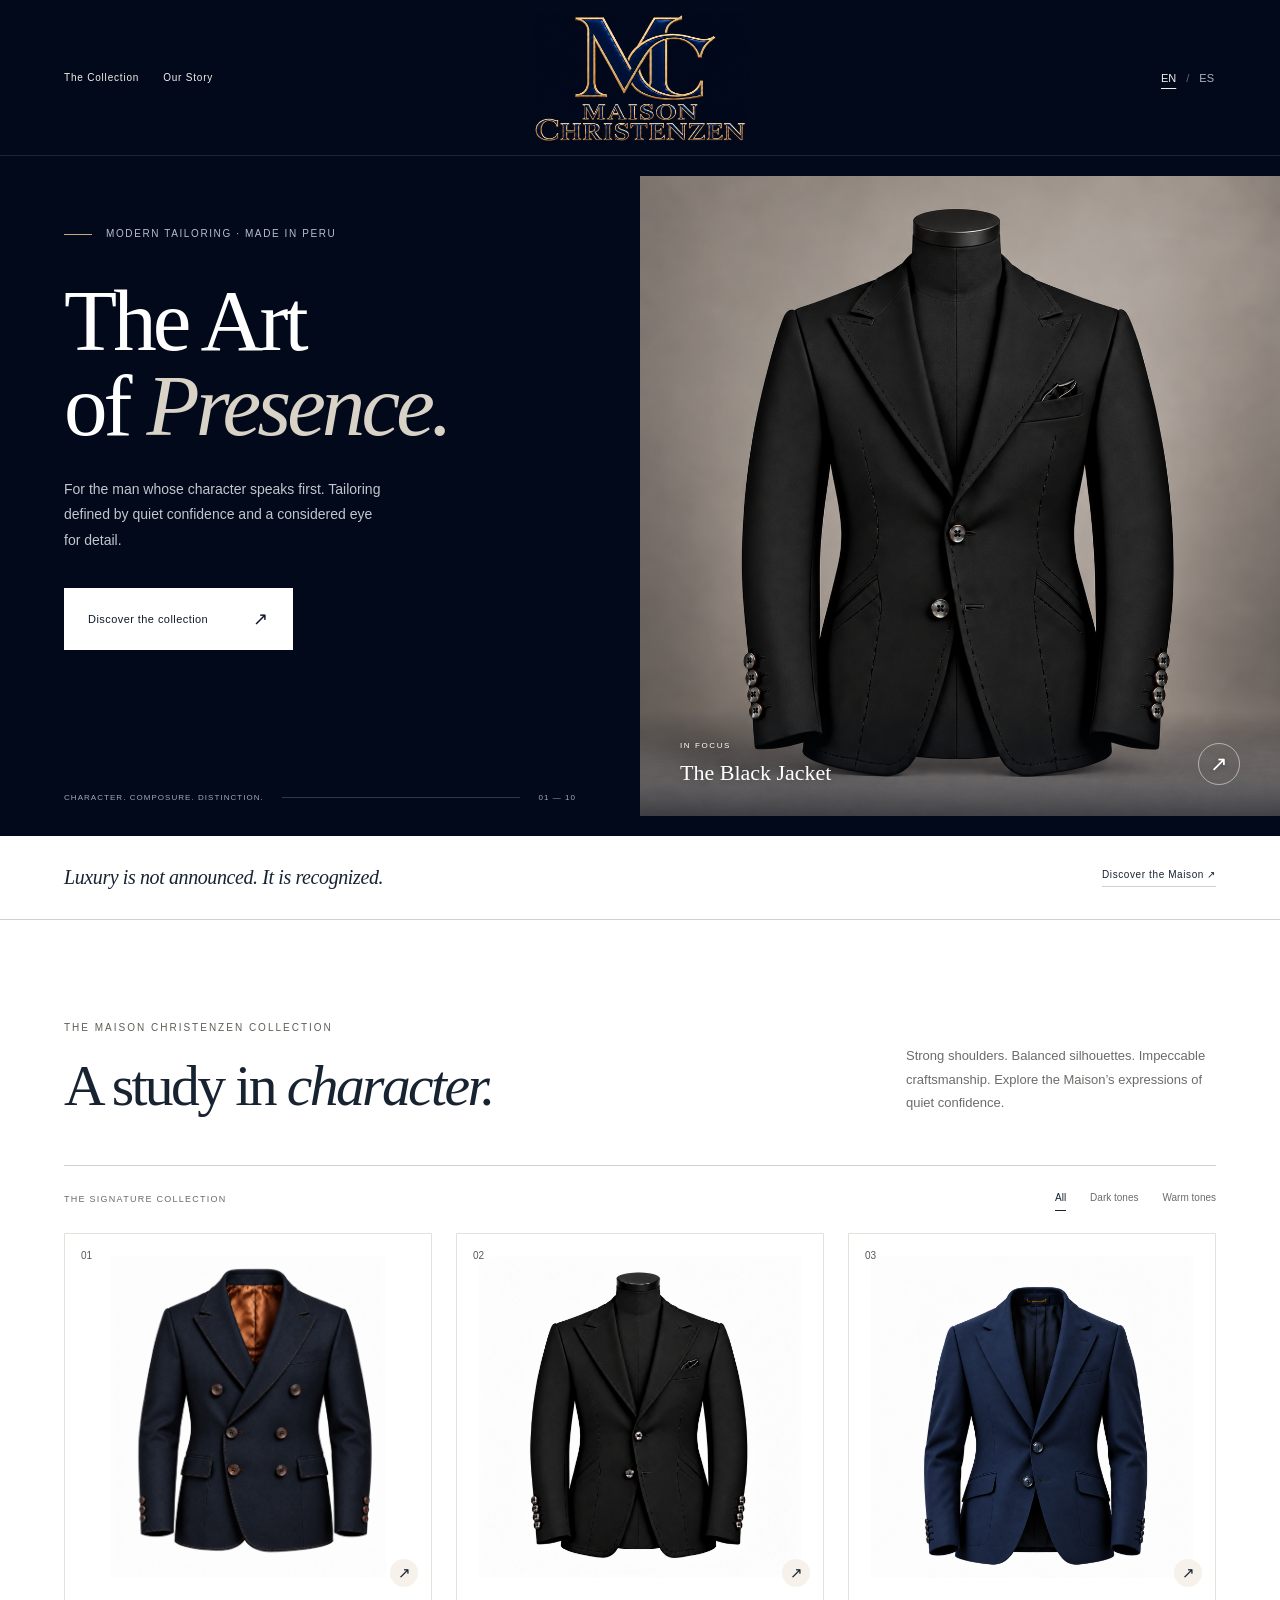
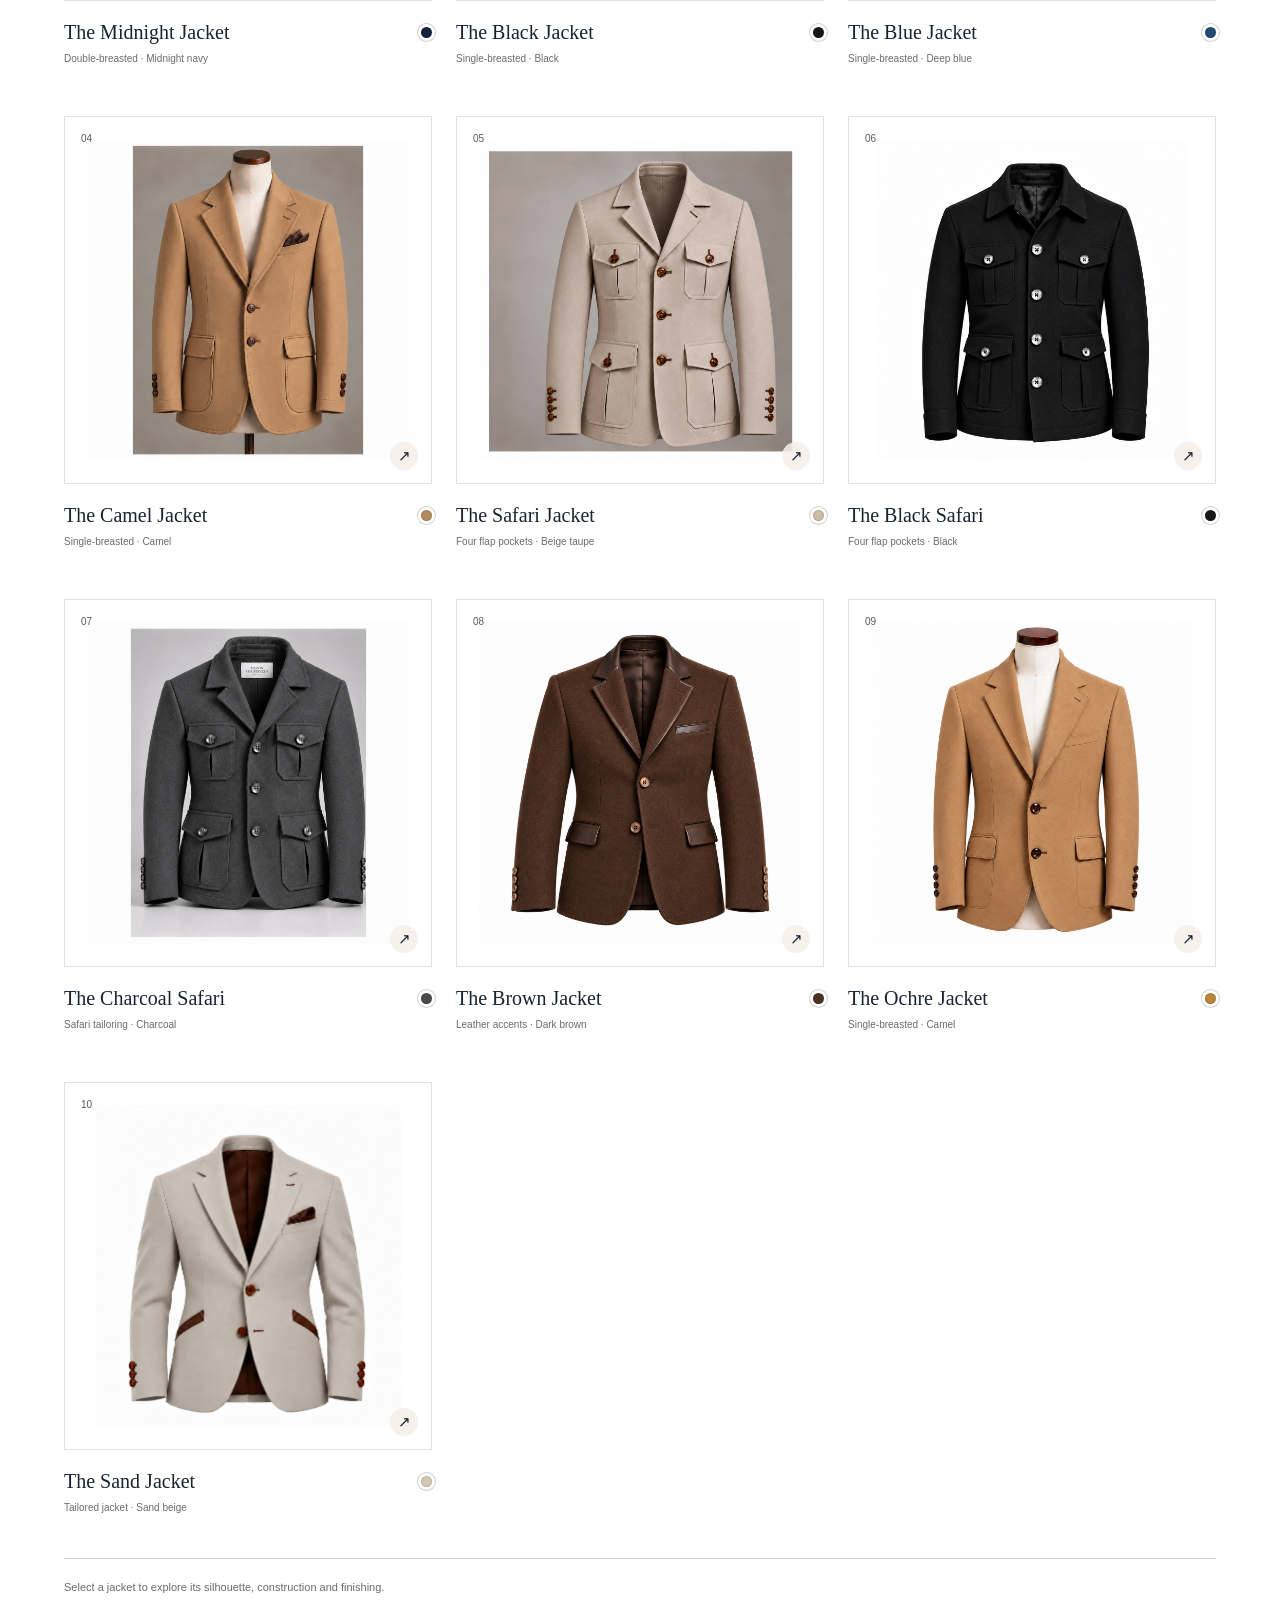
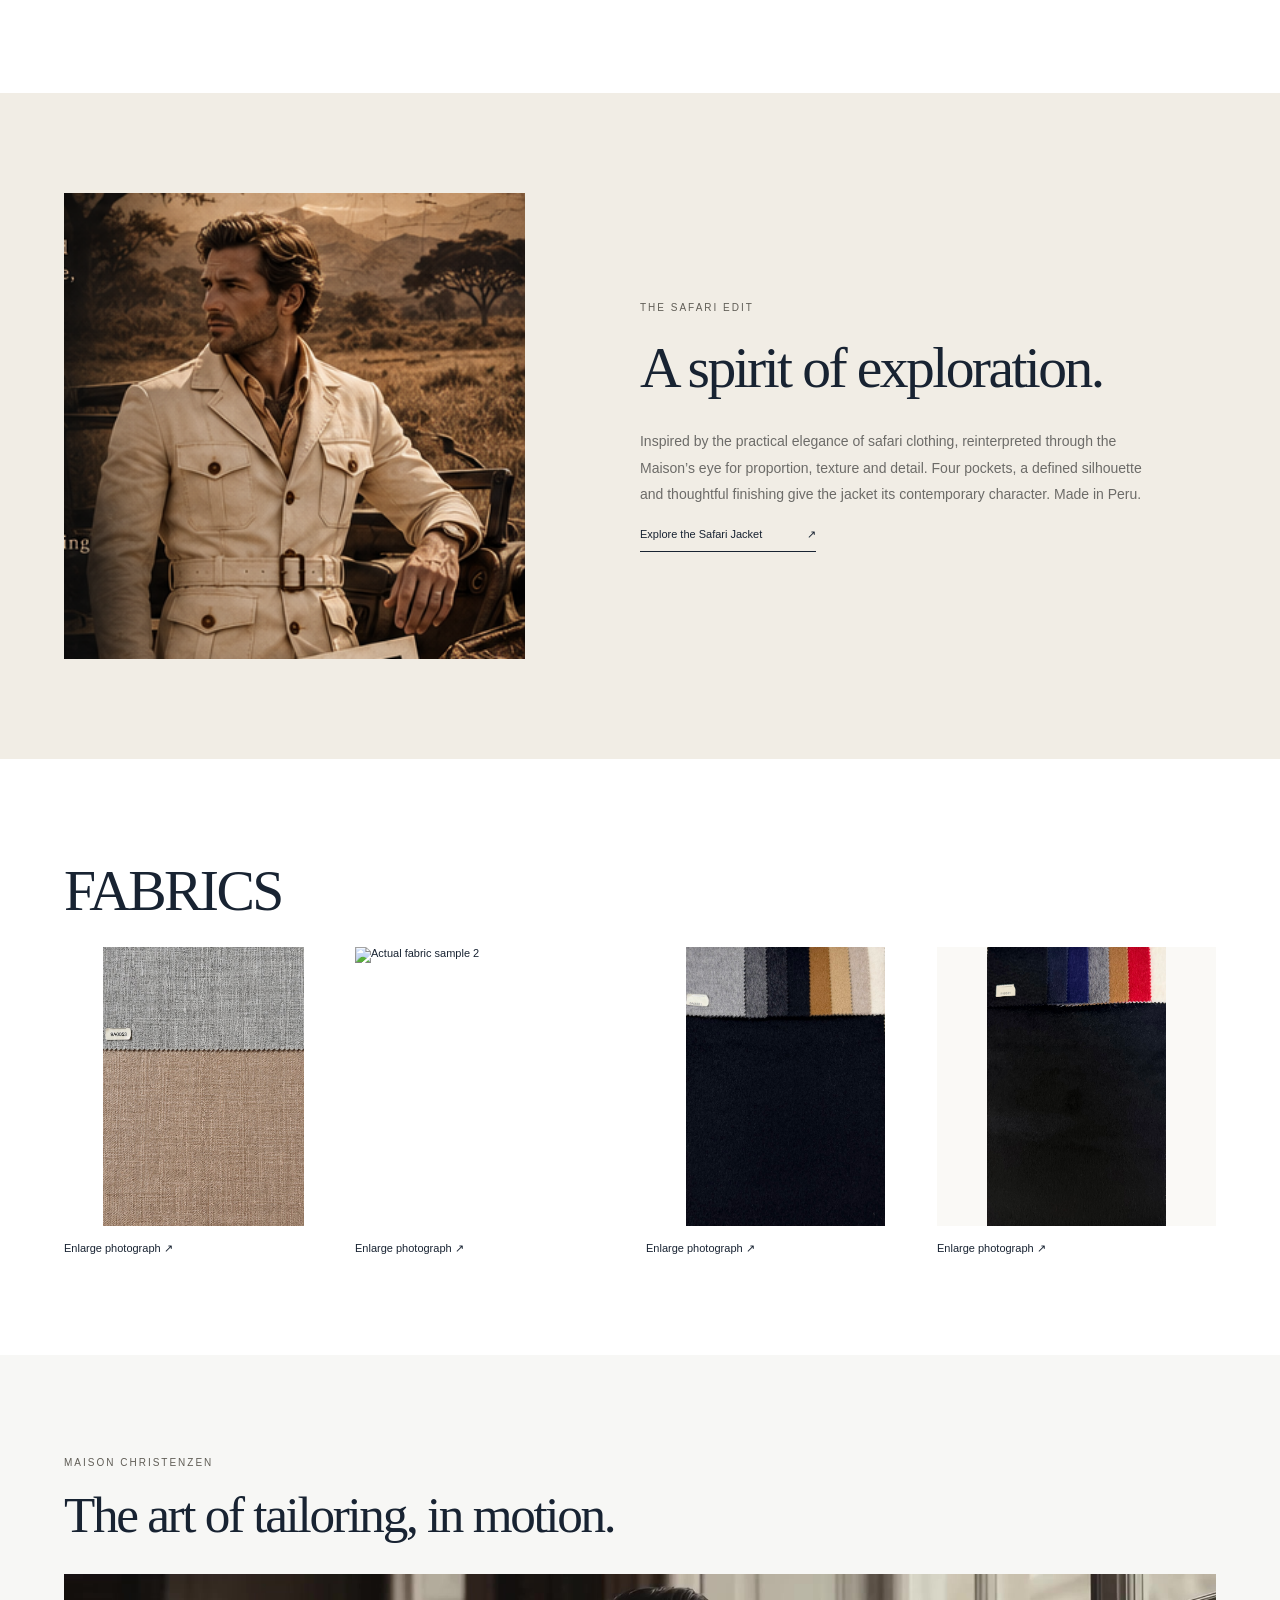
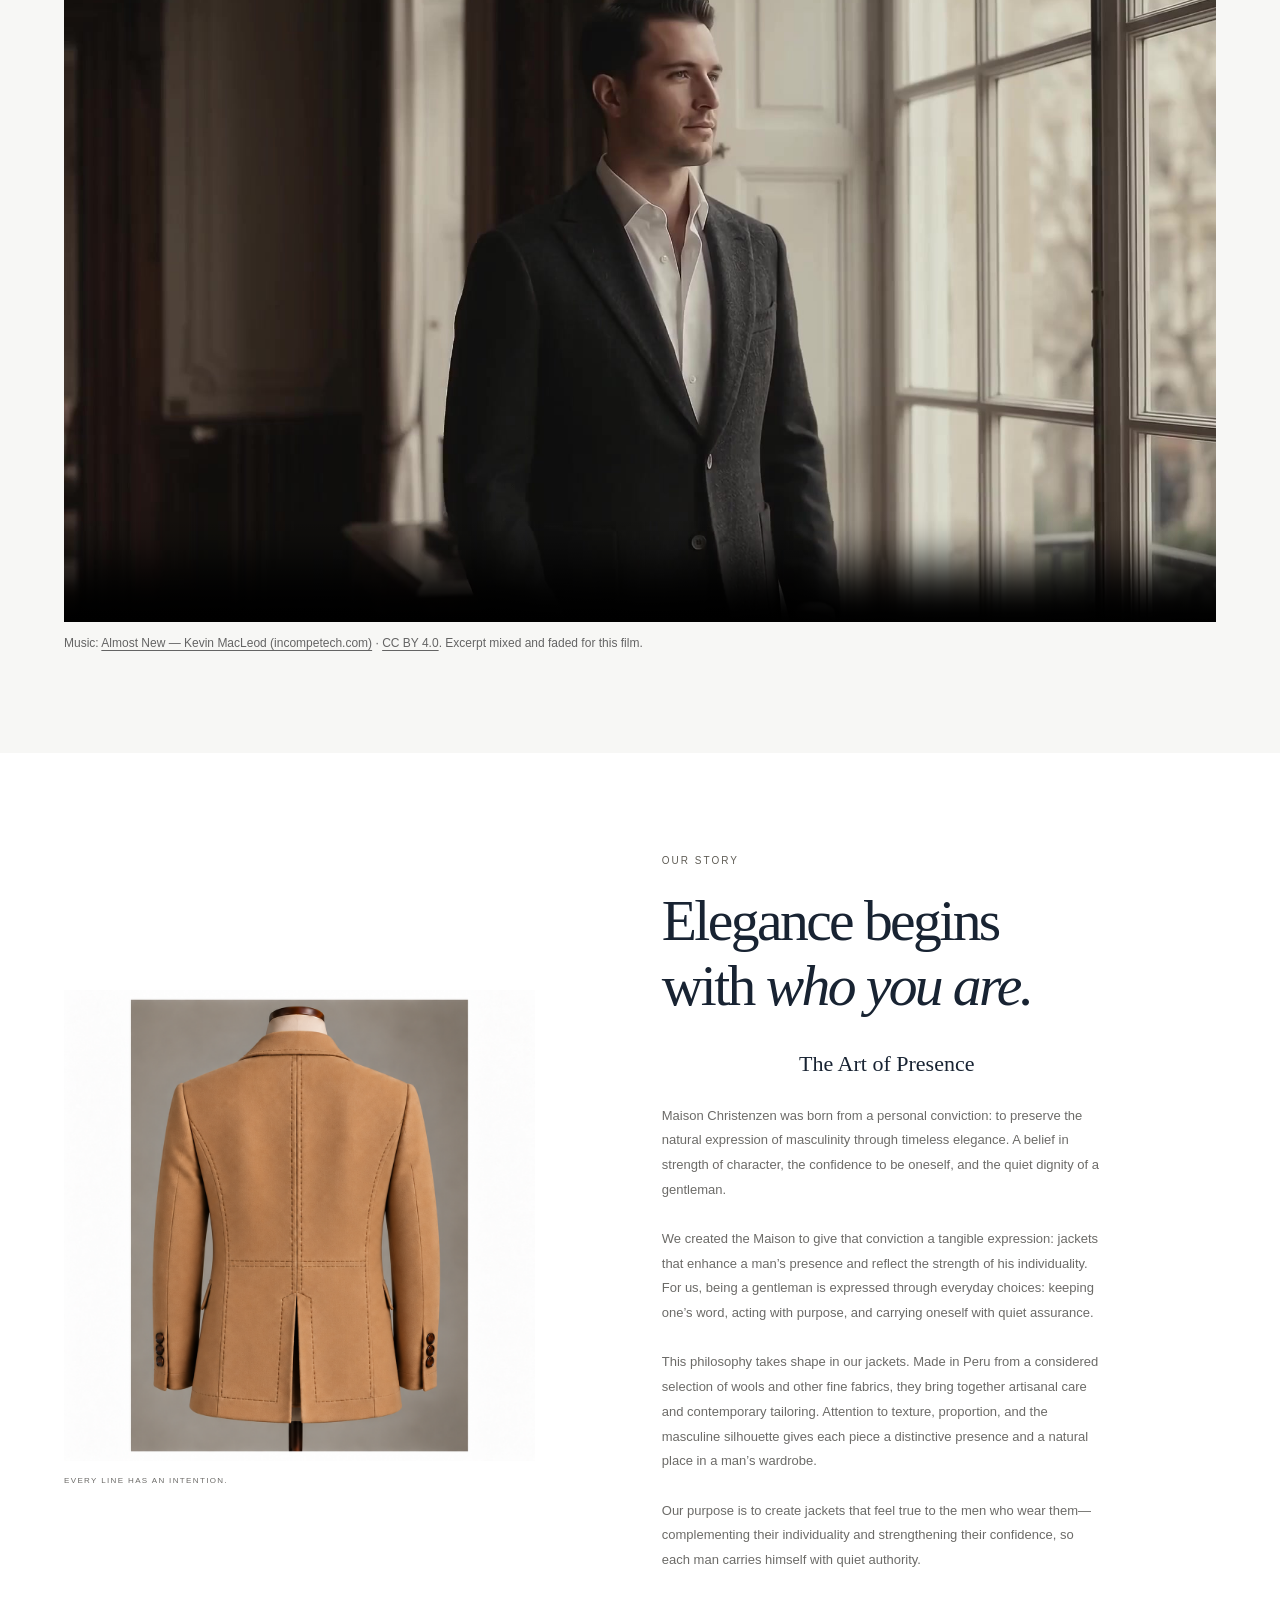
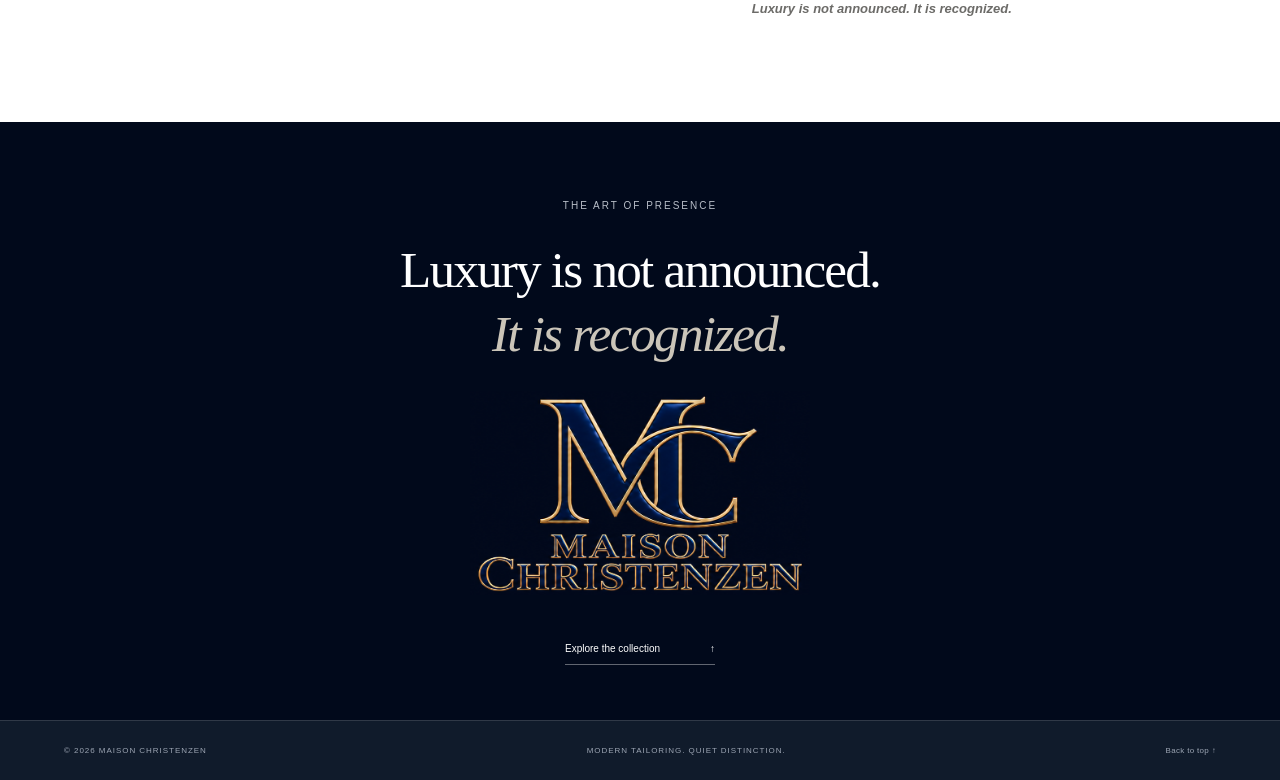
==== commit 0b28430c: "cambios web" ====
--- a/index.html
+++ b/index.html
@@ -45,7 +45,7 @@
     <div class="signature-strip"><p data-i18n="signature">Luxury is not announced. It is recognized.</p><a href="#story" data-i18n="meetMaison">Discover the Maison ↗</a></div>
 
     <section class="collection section-pad" id="collection" aria-labelledby="collection-title">
-      <div class="section-heading"><div><p class="eyebrow" data-i18n="collectionEyebrow">THE MAISON CHRISTENZEN COLLECTION</p><h2 id="collection-title" data-i18n-html="collectionTitle">A study in <em>character.</em></h2></div><p class="section-intro" data-i18n="collectionIntro">Defined shoulders. Considered proportions. Distinctive finishing. Explore the Maison’s expressions of quiet confidence.</p></div>
+      <div class="section-heading"><div><p class="eyebrow" data-i18n="collectionEyebrow">THE MAISON CHRISTENZEN COLLECTION</p><h2 id="collection-title" data-i18n-html="collectionTitle">A study in <em>character.</em></h2></div><p class="section-intro" data-i18n="collectionIntro">Strong shoulders. Balanced silhouettes. Impeccable craftsmanship. Explore the Maison’s expressions of quiet confidence.</p></div>
       <div class="collection-tools"><p data-i18n="fourPieces">THE SIGNATURE COLLECTION</p><div class="filters" aria-label="Filter collection"><button data-filter="all" class="active" aria-pressed="true" data-i18n="all">All</button><button data-filter="dark" aria-pressed="false" data-i18n="dark">Dark tones</button><button data-filter="warm" aria-pressed="false" data-i18n="warm">Warm tones</button></div></div>
       <div class="products">
         <article class="product" data-tone="dark"><button class="product-image" data-product="midnight"><img src="assets/natural-v17-midnight-front.webp" alt="Front of the midnight navy double-breasted jacket" width="570" height="650" loading="lazy"><span class="product-index">01</span><span class="product-open" aria-hidden="true">↗</span></button><div class="product-info"><div><h3><button data-product="midnight" data-i18n="midnightName">The Midnight Jacket</button></h3><p data-i18n="midnightType">Double-breasted · Midnight navy</p></div><span class="swatch midnight" role="img" data-colour-key="midnight" aria-label="Midnight navy" title="Midnight navy"></span></div></article>
@@ -63,7 +63,21 @@
     <section class="maison-film section-pad" id="film" aria-labelledby="film-title"><p class="eyebrow">MAISON CHRISTENZEN</p><h2 id="film-title" data-i18n="filmTitle">The art of tailoring, in motion.</h2><video controls playsinline preload="none" poster="assets/film-poster-v3.jpg" aria-label="Maison Christenzen film"><source src="assets/maison-film-v3.mp4" type="video/mp4"></video><p class="film-credit">Music: <a href="https://incompetech.com/music/royalty-free/index.html?Search=Search&amp;isrc=USUAN1800008" target="_blank" rel="noopener">Almost New — Kevin MacLeod (incompetech.com)</a> · <a href="https://creativecommons.org/licenses/by/4.0/" target="_blank" rel="noopener">CC BY 4.0</a>. Excerpt mixed and faded for this film.</p></section>
     <section class="story section-pad" id="story" aria-labelledby="story-title">
       <div class="story-visual"><img src="assets/natural-v16-camel-back.webp" alt="Back construction of the camel jacket, with visible seams and finishing" width="768" height="1024" loading="lazy"><span class="story-image-note" data-i18n="storyImageNote">EVERY LINE HAS AN INTENTION.</span></div>
-      <div class="story-copy"><p class="eyebrow" data-i18n="storyEyebrow">OUR STORY</p><h2 id="story-title" data-i18n-html="storyTitle">Elegance begins<br>with <em>who you are.</em></h2><p class="story-lead" data-i18n="storyLead">Maison Christenzen was born from a belief in masculine elegance, individuality and quiet confidence.</p><p data-i18n="storyText">A jacket should accompany the man who wears it: reflect his character, strengthen his presence, and feel like an expression of himself. We bring that intention to modern tailoring, made in Peru, with carefully chosen fabrics and hand-finished details.</p><details class="story-more"><summary><span data-i18n="readStory">Read our philosophy</span><span class="plus" aria-hidden="true">+</span></summary><div><p data-i18n="storyMoreOne">For us, masculinity lives in composure, integrity and respect. It is the calm confidence in the way a man moves through the world and treats others.</p><p data-i18n="storyMoreTwo">We draw on the traditions of tailoring, where every detail has a purpose. Our pieces combine modern construction with thoughtful hand finishing, preserving a sense of character in every garment.</p><p data-i18n="storyMoreThree">Created for the man who values quality without excess, who knows his own mind, and who never stops being himself.</p></div></details><p class="story-signature">Maison Christenzen<span data-i18n="madePeru">MADE IN PERU</span></p></div>
+      <div class="story-copy"><p class="eyebrow" data-i18n="storyEyebrow">OUR STORY</p><h2 id="story-title" data-i18n-html="storyTitle">Elegance begins<br>with <em>who you are</em></h2>
+        <p class="story-lead">The Art of Presence</p>
+        <p>
+        Maison Christenzen was born from a personal conviction: to preserve the natural expression of masculinity through timeless elegance. A belief in strength of character, the confidence to be oneself, and the quiet dignity of a gentleman.
+        <br><br>
+        We created the Maison to give that conviction a tangible expression: jackets that enhance a man’s presence and reflect the strength of his individuality. For us, being a gentleman is expressed through everyday choices: keeping one’s word, acting with purpose, and carrying oneself with quiet assurance.
+        <br><br>
+        This philosophy takes shape in our jackets. Made in Peru from a considered selection of wools and other fine fabrics, they bring together artisanal care and contemporary tailoring. Attention to texture, proportion, and the masculine silhouette gives each piece a distinctive presence and a natural place in a man’s wardrobe.
+        <br><br>
+        Our purpose is to create jackets that feel true to the men who wear them—complementing their individuality and strengthening their confidence, so each man carries himself with quiet authority.
+        <br><br>
+      </p>
+      <p style="text-align: center;font-style: italic;font-weight: bold;">Luxury is not announced. It is recognized.</p>
+        
+        <!-- <p class="story-lead" data-i18n="storyLead">Maison Christenzen was born from a belief in masculine elegance, individuality and quiet confidence.</p><p data-i18n="storyText">A jacket should accompany the man who wears it: reflect his character, strengthen his presence, and feel like an expression of himself. We bring that intention to modern tailoring, made in Peru, with carefully chosen fabrics and hand-finished details.</p><details class="story-more"><summary><span data-i18n="readStory">Read our philosophy</span><span class="plus" aria-hidden="true">+</span></summary><div><p data-i18n="storyMoreOne">For us, masculinity lives in composure, integrity and respect. It is the calm confidence in the way a man moves through the world and treats others.</p><p data-i18n="storyMoreTwo">We draw on the traditions of tailoring, where every detail has a purpose. Our pieces combine modern construction with thoughtful hand finishing, preserving a sense of character in every garment.</p><p data-i18n="storyMoreThree">Created for the man who values quality without excess, who knows his own mind, and who never stops being himself.</p></div></details><p class="story-signature">Maison Christenzen<span data-i18n="madePeru">MADE IN PERU</span></p></div> -->
     </section>
 
     <section class="closing" aria-label="Maison Christenzen philosophy"><p class="eyebrow light" data-i18n="closingEyebrow">THE ART OF PRESENCE</p><p class="closing-quote" data-i18n-html="closingQuote">Luxury is not announced.<br><em>It is recognized.</em></p><div class="closing-logo logo-window"><img src="assets/maison-christenzen-final.png" alt="Maison Christenzen — approved final logo" width="1672" height="941" loading="lazy"></div><a class="text-link light-link" href="#collection"><span data-i18n="returnCollection">Explore the collection</span><span aria-hidden="true">↑</span></a></section>
--- a/style.css
+++ b/style.css
@@ -1,11 +1,11 @@
-:root{--navy:#101b2b;--ivory:#f4f0e8;--paper:#faf8f3;--platinum:#b8bec8;--champagne:#c4aa83;--ink:#182332;--muted:#6c6b68;--line:#d6d1c8;--serif:Georgia,'Times New Roman',serif;--sans:Arial,Helvetica,sans-serif}*{box-sizing:border-box}html{scroll-behavior:smooth;scroll-padding-top:94px}body{margin:0;color:var(--ink);background:var(--ivory);font-family:var(--sans);-webkit-font-smoothing:antialiased}a{color:inherit;text-decoration:none}button{font:inherit;color:inherit;cursor:pointer}button,a{-webkit-tap-highlight-color:transparent}button{background:none;border:0}button:focus-visible,a:focus-visible,summary:focus-visible{outline:2px solid var(--champagne);outline-offset:6px}img{display:block;width:100%;height:auto}h1,h2,h3,p{margin:0}h1,h2{font-family:var(--serif);font-weight:400;letter-spacing:-.045em}em{font-weight:400}button img{pointer-events:none}.skip{position:fixed;top:-100px;left:20px;padding:16px;background:white;z-index:20}.skip:focus{top:15px}.header{height:100px;display:flex;align-items:center;justify-content:space-between;padding:0 5%;background:var(--navy);color:var(--ivory);border-bottom:1px solid #ffffff24;position:relative;z-index:5}.brand{display:flex;flex-direction:column;align-items:center;gap:6px;font-family:var(--serif);line-height:1}.brand span:first-child{font-size:16px;letter-spacing:.45em;padding-left:.45em}.brand span:last-child{font-size:13px;letter-spacing:.24em;padding-left:.24em}.desktop-nav{display:flex;gap:36px;font-size:11px;letter-spacing:.08em}.desktop-nav a{padding:12px 0}.desktop-nav a:hover{color:var(--champagne)}.header-actions{display:flex;gap:24px;align-items:center}.languages{display:flex;gap:8px;align-items:center;font-size:11px}.languages button{padding:8px 2px;color:#aeb4bd;font-size:11px}.languages button[aria-pressed=true]{color:var(--ivory);text-decoration:underline;text-underline-offset:6px}.languages span{color:#626b79}.menu-button{display:none;width:30px;padding:8px 0}.menu-button span{display:block;height:1px;background:var(--ivory);margin:6px 0}.mobile-nav{position:absolute;top:80px;left:0;right:0;padding:24px;background:var(--navy);color:var(--ivory);z-index:6;border-bottom:1px solid #ffffff30}.mobile-nav:not([hidden]){display:grid;gap:24px}.hero{display:grid;grid-template-columns:1fr 1fr;min-height:680px;background:var(--navy);color:var(--ivory)}.hero-copy{padding:70px 10% 34px;display:flex;flex-direction:column;align-items:flex-start}.eyebrow{font:10px/1.6 var(--sans);letter-spacing:.2em;font-weight:400;color:#605d56}.eyebrow.light{color:var(--platinum)}.hero .eyebrow{display:flex;gap:14px;align-items:center;letter-spacing:.16em}.dash{display:block;width:28px;height:1px;background:var(--champagne)}h1{font-size:clamp(66px,6.8vw,112px);line-height:.98;margin:36px 0 28px}h1 em{color:#d9d3c7}.hero-description{font-size:14px;line-height:1.85;color:#c2c6cd;max-width:320px}.button{display:inline-flex;align-items:center;justify-content:space-between;gap:45px;padding:20px 24px;font-size:11px;letter-spacing:.04em;transition:background .2s}.button-ivory{color:var(--navy);background:var(--ivory);margin-top:34px}.button-ivory:hover{background:#fff}.button span:last-child{font-size:18px}.hero-bottom{display:flex;justify-content:space-between;align-items:center;width:100%;font-size:8px;letter-spacing:.13em;color:#a3aab5;gap:18px;margin-top:auto;padding-top:70px;white-space:nowrap}.vertical-line{height:1px;background:#ffffff30;flex:1}.hero-image{position:relative;overflow:hidden;padding:0;background:#f6f5f3;min-height:680px;text-align:left}.hero-image>img{height:100%;width:100%;object-fit:cover;object-position:50% 32%;transition:transform .8s ease}.hero-image:hover>img{transform:scale(1.025)}.image-caption{position:absolute;bottom:0;left:0;right:0;display:flex;justify-content:space-between;align-items:center;padding:30px 40px;color:var(--ivory);background:linear-gradient(transparent,#080e18aa);text-shadow:0 1px 6px #0005}.image-caption>span:first-child{display:grid;gap:10px;font-family:var(--serif);font-size:22px}.image-caption small{font:8px var(--sans);letter-spacing:.2em}.circle-arrow{display:grid;place-items:center;border:1px solid #ffffff80;border-radius:50%;width:42px;height:42px;font-size:21px}.signature-strip{display:flex;align-items:center;justify-content:space-between;padding:30px 5%;border-bottom:1px solid var(--line);gap:24px}.signature-strip p{font-family:var(--serif);font-size:20px;font-style:italic;letter-spacing:-.02em}.signature-strip a{font-size:10px;letter-spacing:.06em;border-bottom:1px solid var(--line);padding-bottom:6px;white-space:nowrap}.section-pad{padding:100px 5%}.section-heading{display:flex;justify-content:space-between;align-items:end;gap:60px;margin-bottom:46px}h2{font-size:clamp(40px,4.5vw,67px);line-height:1.12}.section-heading h2{margin-top:18px}.section-intro{max-width:310px;color:var(--muted);font-size:13px;line-height:1.8;margin-bottom:4px}.collection-tools{display:flex;justify-content:space-between;align-items:center;border-top:1px solid var(--line);padding:22px 0;gap:20px}.collection-tools>p{font-size:9px;letter-spacing:.14em;color:var(--muted)}.filters{display:flex;gap:24px}.filters button{font-size:10px;padding:4px 0 7px;color:var(--muted);border-bottom:1px solid transparent}.filters button.active{color:var(--ink);border-color:var(--ink)}.products{display:grid;grid-template-columns:repeat(4,minmax(0,1fr));gap:24px}.product[hidden]{display:none}.product-image{display:block;width:100%;height:auto;aspect-ratio:3/4.2;padding:0;position:relative;overflow:hidden;background:#f7f7f5}.product-image img{width:100%;height:100%;object-fit:cover;object-position:center;transition:transform .5s}.product-image:hover img{transform:scale(1.035)}.product-index{position:absolute;left:16px;top:16px;font-size:10px;color:#5a5a57;mix-blend-mode:multiply}.product-open{position:absolute;right:13px;bottom:13px;width:28px;height:28px;border-radius:50%;background:#f4f0e8d9;display:grid;place-items:center;font-size:15px}.product-info{display:flex;justify-content:space-between;gap:10px;padding:20px 0}.product h3{font-family:var(--serif);font-size:20px;font-weight:400;letter-spacing:-.02em}.product h3 button{padding:0;text-align:left}.product-info p{font-size:10px;color:var(--muted);margin-top:9px}.swatch{display:block;width:11px;height:11px;border-radius:50%;margin-top:6px;flex:none;box-shadow:0 0 0 3px var(--ivory),0 0 0 4px #d4d0c9}.swatch.midnight{background:#182235}.swatch.black{background:#171717}.swatch.blue{background:#173c69}.swatch.camel{background:#b98645}.collection-note{font-size:11px;color:var(--muted);border-top:1px solid var(--line);margin-top:25px;padding-top:22px}.craft{display:grid;grid-template-columns:1fr 1fr;background:var(--navy);color:var(--ivory)}.craft-image{position:relative;min-height:760px;overflow:hidden}.craft-image img{height:100%;object-fit:cover;object-position:40% center}.craft-image>span{position:absolute;left:35px;bottom:32px;color:#e0e3e7;letter-spacing:.16em;font-size:9px}.craft-copy{padding:70px 10%;align-self:center}.craft h2{margin:20px 0 28px;font-size:clamp(42px,4.2vw,66px)}.craft-intro{font-size:13px;line-height:1.9;color:#bdc3cc;max-width:370px}.craft-lines{margin-top:35px}.craft-lines>div{display:flex;gap:24px;border-top:1px solid #ffffff24;padding:21px 0}.craft-lines>div>span{font-size:9px;color:var(--champagne);padding-top:4px}.craft h3{font-family:var(--serif);font-size:21px;font-weight:400;margin-bottom:7px}.craft-lines p{font-size:11px;line-height:1.7;color:#b6bdc7;max-width:300px}.text-link{display:inline-flex;align-items:center;justify-content:space-between;gap:45px;padding:0 0 10px;border-bottom:1px solid var(--ink);font-size:11px;margin-top:20px}.light-link{border-color:#ffffff60}.story{display:grid;grid-template-columns:.85fr 1fr;align-items:center;gap:11%}.story-visual{position:relative;padding-bottom:24px}.story-visual img{max-height:650px;object-fit:cover;object-position:center}.story-image-note{position:absolute;bottom:0;left:0;font-size:8px;letter-spacing:.17em;color:var(--muted)}.story h2{margin:20px 0 28px}.story-lead{font-family:var(--serif);font-size:22px;line-height:1.6;max-width:450px;margin-bottom:22px}.story-copy>p:not(.eyebrow):not(.story-lead):not(.story-signature){font-size:13px;line-height:1.9;color:var(--muted);max-width:440px}.story-more{border-bottom:1px solid var(--line);margin-top:30px;max-width:440px}.story-more summary{display:flex;justify-content:space-between;align-items:center;cursor:pointer;font-size:11px;list-style:none;padding-bottom:17px}.story-more summary::-webkit-details-marker{display:none}.plus{font-size:20px;font-weight:300}.story-more[open] .plus{transform:rotate(45deg)}.story-more div{font-size:12px;line-height:1.85;color:var(--muted)}.story-more div p{margin-bottom:20px}.story-signature{font-family:var(--serif);font-style:italic;font-size:24px;margin-top:35px}.story-signature span{display:block;font:8px var(--sans);letter-spacing:.2em;margin-top:14px;color:var(--muted)}.closing{background:var(--navy);color:var(--ivory);text-align:center;padding:76px 20px 55px}.closing-quote{font-family:var(--serif);font-size:clamp(32px,4vw,58px);line-height:1.25;letter-spacing:-.035em;margin:24px 0 25px}.closing-quote em{color:#cbc5b9}.closing img{width:290px;height:auto;max-width:80%;margin:0 auto 16px}.closing .text-link{font-size:10px;gap:50px}footer{display:flex;align-items:center;justify-content:space-between;gap:20px;padding:25px 5%;background:var(--navy);color:#9ca5b3;border-top:1px solid #ffffff22;font-size:8px;letter-spacing:.12em}footer a{letter-spacing:.04em}.product-dialog{padding:0;border:0;background:var(--paper);color:var(--ink);width:min(1100px,94vw);max-width:none;max-height:94dvh;overflow:auto}.product-dialog::backdrop{background:#070c13d9;backdrop-filter:blur(4px)}body.modal-open{overflow:hidden}.dialog-close{position:absolute;right:18px;top:16px;z-index:3;display:grid;place-items:center;width:36px;height:36px;border-radius:50%;background:#f4f0e8ed;font-size:18px}.dialog-layout{display:grid;grid-template-columns:1fr 1fr}.dialog-gallery{padding:26px 26px 30px;background:#eae7e1;min-width:0}.dialog-image-wrap{position:relative;height:560px;background:#fff;display:flex;align-items:center;justify-content:center}.dialog-image-wrap>img{width:100%;height:100%;object-fit:contain}.gallery-prev,.gallery-next{position:absolute;top:50%;transform:translateY(-50%);height:36px;width:36px;border-radius:50%;background:#f4f0e8e8;box-shadow:0 1px 9px #0001}.gallery-prev{left:10px}.gallery-next{right:10px}.gallery-bar{display:flex;justify-content:space-between;gap:20px;padding:17px 0;font-size:10px;color:#625f58}.thumbnails{display:flex;gap:9px}.thumbnails button{width:55px;height:65px;overflow:hidden;padding:2px;background:#fff;border:1px solid transparent}.thumbnails button[aria-current=true]{border-color:var(--ink)}.thumbnails img{height:100%;width:100%;object-fit:cover}.dialog-copy{padding:85px 45px 40px;align-self:center}.dialog-copy h2{font-size:46px;line-height:1.08;margin:22px 0 18px}.dialog-type{font-size:11px;color:var(--muted);padding-bottom:25px;border-bottom:1px solid var(--line);margin-bottom:25px}.dialog-copy>p:not(.eyebrow):not(.dialog-type):not(.dialog-note){font-size:13px;line-height:1.9;color:#625f58}.dialog-copy dl{font-size:11px;line-height:1.7;margin:28px 0}.dialog-copy dl div{display:grid;grid-template-columns:95px 1fr;gap:15px;padding:14px 0;border-bottom:1px solid var(--line)}.dialog-copy dt{color:var(--muted)}.dialog-copy dd{margin:0}.dialog-note{font-size:10px;line-height:1.8;color:var(--muted)}
+:root{--navy:#101b2b;--ivory:#f4f0e8;--paper:#faf8f3;--platinum:#b8bec8;--champagne:#c4aa83;--ink:#182332;--muted:#6c6b68;--line:#d6d1c8;--serif:Georgia,'Times New Roman',serif;--sans:Arial,Helvetica,sans-serif}*{box-sizing:border-box}html{scroll-behavior:smooth;scroll-padding-top:94px}body{margin:0;color:var(--ink);background:var(--ivory);font-family:var(--sans);-webkit-font-smoothing:antialiased}a{color:inherit;text-decoration:none}button{font:inherit;color:inherit;cursor:pointer}button,a{-webkit-tap-highlight-color:transparent}button{background:none;border:0}button:focus-visible,a:focus-visible,summary:focus-visible{outline:2px solid var(--champagne);outline-offset:6px}img{display:block;width:100%;height:auto}h1,h2,h3,p{margin:0}h1,h2{font-family:var(--serif);font-weight:400;letter-spacing:-.045em}em{font-weight:400}button img{pointer-events:none}.skip{position:fixed;top:-100px;left:20px;padding:16px;background:white;z-index:20}.skip:focus{top:15px}.header{height:100px;display:flex;align-items:center;justify-content:space-between;padding:0 5%;background:var(--navy);color:var(--ivory);border-bottom:1px solid #ffffff24;position:relative;z-index:5}.brand{display:flex;flex-direction:column;align-items:center;gap:6px;font-family:var(--serif);line-height:1}.brand span:first-child{font-size:16px;letter-spacing:.45em;padding-left:.45em}.brand span:last-child{font-size:13px;letter-spacing:.24em;padding-left:.24em}.desktop-nav{display:flex;gap:36px;font-size:11px;letter-spacing:.08em}.desktop-nav a{padding:12px 0}.desktop-nav a:hover{color:var(--champagne)}.header-actions{display:flex;gap:24px;align-items:center}.languages{display:flex;gap:8px;align-items:center;font-size:11px}.languages button{padding:8px 2px;color:#aeb4bd;font-size:11px}.languages button[aria-pressed=true]{color:var(--ivory);text-decoration:underline;text-underline-offset:6px}.languages span{color:#626b79}.menu-button{display:none;width:30px;padding:8px 0}.menu-button span{display:block;height:1px;background:var(--ivory);margin:6px 0}.mobile-nav{position:absolute;top:80px;left:0;right:0;padding:24px;background:var(--navy);color:var(--ivory);z-index:6;border-bottom:1px solid #ffffff30}.mobile-nav:not([hidden]){display:grid;gap:24px}.hero{display:grid;grid-template-columns:1fr 1fr;min-height:680px;background:var(--navy);color:var(--ivory)}.hero-copy{padding:70px 10% 34px;display:flex;flex-direction:column;align-items:flex-start}.eyebrow{font:10px/1.6 var(--sans);letter-spacing:.2em;font-weight:400;color:#605d56}.eyebrow.light{color:var(--platinum)}.hero .eyebrow{display:flex;gap:14px;align-items:center;letter-spacing:.16em}.dash{display:block;width:28px;height:1px;background:var(--champagne)}h1{font-size:clamp(66px,6.8vw,112px);line-height:.98;margin:36px 0 28px}h1 em{color:#d9d3c7}.hero-description{font-size:14px;line-height:1.85;color:#c2c6cd;max-width:320px}.button{display:inline-flex;align-items:center;justify-content:space-between;gap:45px;padding:20px 24px;font-size:11px;letter-spacing:.04em;transition:background .2s}.button-ivory{color:var(--navy);background:var(--ivory);margin-top:34px}.button-ivory:hover{background:#fff}.button span:last-child{font-size:18px}.hero-bottom{display:flex;justify-content:space-between;align-items:center;width:100%;font-size:8px;letter-spacing:.13em;color:#a3aab5;gap:18px;margin-top:auto;padding-top:70px;white-space:nowrap}.vertical-line{height:1px;background:#ffffff30;flex:1}.hero-image{position:relative;overflow:hidden;padding:0;background:#f6f5f3;min-height:680px;text-align:left}.hero-image>img{height:100%;width:100%;object-fit:cover;object-position:50% 32%;transition:transform .8s ease}.hero-image:hover>img{transform:scale(1.025)}.image-caption{position:absolute;bottom:0;left:0;right:0;display:flex;justify-content:space-between;align-items:center;padding:30px 40px;color:var(--ivory);background:linear-gradient(transparent,#080e18aa);text-shadow:0 1px 6px #0005}.image-caption>span:first-child{display:grid;gap:10px;font-family:var(--serif);font-size:22px}.image-caption small{font:8px var(--sans);letter-spacing:.2em}.circle-arrow{display:grid;place-items:center;border:1px solid #ffffff80;border-radius:50%;width:42px;height:42px;font-size:21px}.signature-strip{display:flex;align-items:center;justify-content:space-between;padding:30px 5%;border-bottom:1px solid var(--line);gap:24px}.signature-strip p{font-family:var(--serif);font-size:20px;font-style:italic;letter-spacing:-.02em}.signature-strip a{font-size:10px;letter-spacing:.06em;border-bottom:1px solid var(--line);padding-bottom:6px;white-space:nowrap}.section-pad{padding:100px 5%}.section-heading{display:flex;justify-content:space-between;align-items:end;gap:60px;margin-bottom:46px}h2{font-size:clamp(40px,4.5vw,67px);line-height:1.12}.section-heading h2{margin-top:18px}.section-intro{max-width:310px;color:var(--muted);font-size:13px;line-height:1.8;margin-bottom:4px}.collection-tools{display:flex;justify-content:space-between;align-items:center;border-top:1px solid var(--line);padding:22px 0;gap:20px}.collection-tools>p{font-size:9px;letter-spacing:.14em;color:var(--muted)}.filters{display:flex;gap:24px}.filters button{font-size:10px;padding:4px 0 7px;color:var(--muted);border-bottom:1px solid transparent}.filters button.active{color:var(--ink);border-color:var(--ink)}.products{display:grid;grid-template-columns:repeat(4,minmax(0,1fr));gap:24px}.product[hidden]{display:none}.product-image{display:block;width:100%;height:auto;aspect-ratio:3/4.2;padding:0;position:relative;overflow:hidden;background:#f7f7f5}.product-image img{width:100%;height:100%;object-fit:cover;object-position:center;transition:transform .5s}.product-image:hover img{transform:scale(1.035)}.product-index{position:absolute;left:16px;top:16px;font-size:10px;color:#5a5a57;mix-blend-mode:multiply}.product-open{position:absolute;right:13px;bottom:13px;width:28px;height:28px;border-radius:50%;background:#f4f0e8d9;display:grid;place-items:center;font-size:15px}.product-info{display:flex;justify-content:space-between;gap:10px;padding:20px 0}.product h3{font-family:var(--serif);font-size:20px;font-weight:400;letter-spacing:-.02em}.product h3 button{padding:0;text-align:left}.product-info p{font-size:10px;color:var(--muted);margin-top:9px}.swatch{display:block;width:11px;height:11px;border-radius:50%;margin-top:6px;flex:none;box-shadow:0 0 0 3px var(--ivory),0 0 0 4px #d4d0c9}.swatch.midnight{background:#182235}.swatch.black{background:#171717}.swatch.blue{background:#173c69}.swatch.camel{background:#b98645}.collection-note{font-size:11px;color:var(--muted);border-top:1px solid var(--line);margin-top:25px;padding-top:22px}.craft{display:grid;grid-template-columns:1fr 1fr;background:var(--navy);color:var(--ivory)}.craft-image{position:relative;min-height:760px;overflow:hidden}.craft-image img{height:100%;object-fit:cover;object-position:40% center}.craft-image>span{position:absolute;left:35px;bottom:32px;color:#e0e3e7;letter-spacing:.16em;font-size:9px}.craft-copy{padding:70px 10%;align-self:center}.craft h2{margin:20px 0 28px;font-size:clamp(42px,4.2vw,66px)}.craft-intro{font-size:13px;line-height:1.9;color:#bdc3cc;max-width:370px}.craft-lines{margin-top:35px}.craft-lines>div{display:flex;gap:24px;border-top:1px solid #ffffff24;padding:21px 0}.craft-lines>div>span{font-size:9px;color:var(--champagne);padding-top:4px}.craft h3{font-family:var(--serif);font-size:21px;font-weight:400;margin-bottom:7px}.craft-lines p{font-size:11px;line-height:1.7;color:#b6bdc7;max-width:300px}.text-link{display:inline-flex;align-items:center;justify-content:space-between;gap:45px;padding:0 0 10px;border-bottom:1px solid var(--ink);font-size:11px;margin-top:20px}.light-link{border-color:#ffffff60}.story{display:grid;grid-template-columns:.85fr 1fr;align-items:center;gap:11%}.story-visual{position:relative;padding-bottom:24px}.story-visual img{max-height:650px;object-fit:cover;object-position:center}.story-image-note{position:absolute;bottom:0;left:0;font-size:8px;letter-spacing:.17em;color:var(--muted)}.story h2{margin:20px 0 28px}.story-lead{font-family:var(--serif);font-size:22px;line-height:1.6;max-width:450px;margin-bottom:22px;text-align:center}.story-copy>p:not(.eyebrow):not(.story-lead):not(.story-signature){font-size:13px;line-height:1.9;color:var(--muted);max-width:440px}.story-more{border-bottom:1px solid var(--line);margin-top:30px;max-width:440px}.story-more summary{display:flex;justify-content:space-between;align-items:center;cursor:pointer;font-size:11px;list-style:none;padding-bottom:17px}.story-more summary::-webkit-details-marker{display:none}.plus{font-size:20px;font-weight:300}.story-more[open] .plus{transform:rotate(45deg)}.story-more div{font-size:12px;line-height:1.85;color:var(--muted)}.story-more div p{margin-bottom:20px}.story-signature{font-family:var(--serif);font-style:italic;font-size:24px;margin-top:35px}.story-signature span{display:block;font:8px var(--sans);letter-spacing:.2em;margin-top:14px;color:var(--muted)}.closing{background:var(--navy);color:var(--ivory);text-align:center;padding:76px 20px 55px}.closing-quote{font-family:var(--serif);font-size:clamp(32px,4vw,58px);line-height:1.25;letter-spacing:-.035em;margin:24px 0 25px}.closing-quote em{color:#cbc5b9}.closing img{width:290px;height:auto;max-width:80%;margin:0 auto 16px}.closing .text-link{font-size:10px;gap:50px}footer{display:flex;align-items:center;justify-content:space-between;gap:20px;padding:25px 5%;background:var(--navy);color:#9ca5b3;border-top:1px solid #ffffff22;font-size:8px;letter-spacing:.12em}footer a{letter-spacing:.04em}.product-dialog{padding:0;border:0;background:var(--paper);color:var(--ink);width:min(1100px,94vw);max-width:none;max-height:94dvh;overflow:auto}.product-dialog::backdrop{background:#070c13d9;backdrop-filter:blur(4px)}body.modal-open{overflow:hidden}.dialog-close{position:absolute;right:18px;top:16px;z-index:3;display:grid;place-items:center;width:36px;height:36px;border-radius:50%;background:#f4f0e8ed;font-size:18px}.dialog-layout{display:grid;grid-template-columns:1fr 1fr}.dialog-gallery{padding:26px 26px 30px;background:#eae7e1;min-width:0}.dialog-image-wrap{position:relative;height:560px;background:#fff;display:flex;align-items:center;justify-content:center}.dialog-image-wrap>img{width:100%;height:100%;object-fit:contain}.gallery-prev,.gallery-next{position:absolute;top:50%;transform:translateY(-50%);height:36px;width:36px;border-radius:50%;background:#f4f0e8e8;box-shadow:0 1px 9px #0001}.gallery-prev{left:10px}.gallery-next{right:10px}.gallery-bar{display:flex;justify-content:space-between;gap:20px;padding:17px 0;font-size:10px;color:#625f58}.thumbnails{display:flex;gap:9px}.thumbnails button{width:55px;height:65px;overflow:hidden;padding:2px;background:#fff;border:1px solid transparent}.thumbnails button[aria-current=true]{border-color:var(--ink)}.thumbnails img{height:100%;width:100%;object-fit:cover}.dialog-copy{padding:85px 45px 40px;align-self:center}.dialog-copy h2{font-size:46px;line-height:1.08;margin:22px 0 18px}.dialog-type{font-size:11px;color:var(--muted);padding-bottom:25px;border-bottom:1px solid var(--line);margin-bottom:25px}.dialog-copy>p:not(.eyebrow):not(.dialog-type):not(.dialog-note){font-size:13px;line-height:1.9;color:#625f58}.dialog-copy dl{font-size:11px;line-height:1.7;margin:28px 0}.dialog-copy dl div{display:grid;grid-template-columns:95px 1fr;gap:15px;padding:14px 0;border-bottom:1px solid var(--line)}.dialog-copy dt{color:var(--muted)}.dialog-copy dd{margin:0}.dialog-note{font-size:10px;line-height:1.8;color:var(--muted)}
 @media(min-width:1600px){.hero-copy{padding-top:90px}.hero{min-height:800px}.hero-image{min-height:800px}.hero-copy h1{font-size:112px}.hero-description{max-width:370px}.section-pad{padding-top:120px;padding-bottom:120px}}
 @media(max-width:1100px){.header{height:88px}.desktop-nav{gap:22px}.hero{min-height:620px}.hero-copy{padding:60px 9% 30px}.hero-image{min-height:620px}h1{font-size:75px}.hero-description{font-size:12px}.hero-bottom{font-size:7px;gap:10px}.products{gap:18px}.product h3{font-size:17px}.product-info p{font-size:9px}.craft-copy{padding:55px 9%}.craft-image{min-height:700px}.story{gap:8%}.story h2{font-size:44px}.story-lead{font-size:20px}.dialog-image-wrap{height:510px}.dialog-copy{padding:70px 30px 35px}.dialog-copy h2{font-size:40px}}
 @media(max-width:760px){html{scroll-padding-top:25px}.header{height:80px;padding:0 6%}.brand span:first-child{font-size:14px}.brand span:last-child{font-size:11px}.desktop-nav{display:none}.menu-button{display:block}.header-actions{gap:22px}.hero{grid-template-columns:1fr;min-height:0}.hero-copy{padding:48px 7% 30px}.hero .eyebrow{font-size:8px}.hero h1{font-size:clamp(64px,12vw,92px);margin:26px 0 23px}.hero-description{font-size:13px;max-width:340px}.button-ivory{margin-top:26px;padding:18px 22px}.hero-bottom{padding-top:42px;font-size:7px}.hero-image{min-height:0;height:530px}.hero-image img{object-fit:contain;object-position:center}.image-caption{padding:22px 7%}.image-caption>span:first-child{font-size:23px}.signature-strip{padding:25px 7%;display:block}.signature-strip p{font-size:20px;line-height:1.5}.signature-strip a{display:inline-block;margin-top:14px;font-size:9px}.section-pad{padding:65px 6%}.section-heading{display:block;margin-bottom:28px}.section-heading h2{font-size:42px;line-height:1.14;margin-top:14px}.section-intro{font-size:12px;max-width:370px;margin-top:20px}.collection-tools{align-items:flex-start;flex-direction:column;gap:16px;padding:20px 0}.collection-tools>p{font-size:8px}.filters{gap:25px}.products{grid-template-columns:repeat(2,minmax(0,1fr));gap:26px 15px}.product-image{aspect-ratio:3/4.3}.product-info{padding:15px 0 3px}.product h3{font-size:18px;line-height:1.2}.product-info p{font-size:9px;line-height:1.6;margin-top:8px}.product-index{font-size:8px;left:11px;top:11px}.swatch{width:8px;height:8px;margin-right:4px}.product-open{width:24px;height:24px;font-size:13px;bottom:9px;right:9px}.collection-note{font-size:10px;line-height:1.8;margin-top:28px}.craft{grid-template-columns:1fr}.craft-image{min-height:0;height:420px}.craft-image img{object-position:50% 50%}.craft-image>span{font-size:8px;left:25px;bottom:25px}.craft-copy{padding:55px 7% 60px}.craft h2{font-size:46px;margin-top:16px}.craft-intro{font-size:12px}.craft-lines{margin-top:28px}.craft-lines>div{padding:19px 0}.craft-lines p{font-size:11px}.story{grid-template-columns:1fr;gap:45px;padding:60px 7%}.story-visual{max-width:420px}.story-visual img{max-height:500px;object-position:50% 40%}.story h2{font-size:44px}.story-lead{font-size:21px}.story-copy>p:not(.eyebrow):not(.story-lead):not(.story-signature){font-size:12px}.closing{padding:60px 7% 45px}.closing-quote{font-size:34px;line-height:1.3}.closing img{width:255px}.eyebrow{font-size:9px}footer{padding:25px 7%;display:grid;gap:18px;font-size:7px}footer p:nth-child(2){display:none}.product-dialog{width:94vw;max-height:94dvh}.dialog-layout{grid-template-columns:1fr}.dialog-gallery{padding:20px}.dialog-image-wrap{height:410px}.dialog-copy{padding:35px 25px 40px}.dialog-copy h2{font-size:39px}.dialog-close{position:fixed;top:5dvh;right:6vw}.dialog-copy .eyebrow{font-size:8px}.dialog-note{font-size:10px}}
 @media(prefers-reduced-motion:reduce){html{scroll-behavior:auto}*,*:before,*:after{transition:none!important;animation:none!important}}
 
 /* Original photographs are framed in the layout without altering the source. */
-:root{--ivory:#f7f5f0;--paper:#fff}.collection{background:#fff}.products{row-gap:32px}.product-image img{object-fit:contain}.region-card{display:flex;align-items:center;justify-content:center;background:#f5f4f1}.card-frame{position:relative;display:block;overflow:hidden;width:min(100%,calc(360px * var(--photo-ratio)));aspect-ratio:var(--photo-ratio)}.region-card .card-frame{height:100%;width:100%}.region-card .card-frame img{object-fit:fill}.thumbnails{flex-wrap:wrap;margin-top:16px}.thumbnails button{position:relative}.gallery-photo{position:relative;overflow:hidden;width:min(100%,calc(560px * var(--photo-ratio, .8)));aspect-ratio:var(--photo-ratio,.8);max-height:100%}.gallery-photo img{width:100%;height:100%;object-fit:contain}.dialog-image-wrap{--gallery-height:560px}.safari-edit{display:grid;grid-template-columns:.8fr 1fr;gap:10%;align-items:center;background:#f1ede5}.safari-atmosphere{padding:0;width:100%}.safari-atmosphere>span{display:block;position:relative;overflow:hidden;aspect-ratio:var(--photo-ratio)}.safari-copy h2{margin:20px 0 28px}.safari-copy>p:not(.eyebrow){font-size:14px;line-height:1.9;max-width:510px;color:var(--muted)}.fabric-section{background:#fff}.fabric-section>p{font-size:13px;line-height:1.8;margin:24px 0 35px;color:var(--muted)}.fabric-grid{display:grid;grid-template-columns:repeat(3,minmax(0,1fr));gap:25px}.fabric-grid button{padding:0;text-align:left;font-size:11px}.fabric-grid img{height:340px;object-fit:cover;object-position:center 58%;margin-bottom:16px}#photo-viewer{width:96vw;max-width:none;height:94dvh;max-height:94dvh;padding:0;border:0;background:#f5f3ee}#photo-viewer::backdrop{background:#080d16ed}.photo-controls{position:sticky;top:0;display:flex;justify-content:space-between;padding:16px 24px;background:#101b2b;color:white;z-index:4;font-size:13px}.photo-controls button{padding:10px;border:1px solid #ffffff60}.photo-scroll{overflow:auto;height:calc(100% - 80px);padding:20px}.photo-frame{position:relative;overflow:hidden;width:min(100%,1000px);aspect-ratio:var(--photo-ratio);margin:auto}.photo-frame img{width:100%;height:auto}.magnified .photo-frame{width:1800px;max-width:none;margin:0}.magnified .photo-scroll{overscroll-behavior:contain}#enlarge-photo{margin:0 0 10px}
+:root{--ivory:#f7f5f0;--paper:#fff}.collection{background:#fff}.products{row-gap:32px}.product-image img{object-fit:contain}.region-card{display:flex;align-items:center;justify-content:center;background:#f5f4f1}.card-frame{position:relative;display:block;overflow:hidden;width:min(100%,calc(360px * var(--photo-ratio)));aspect-ratio:var(--photo-ratio)}.region-card .card-frame{height:100%;width:100%}.region-card .card-frame img{object-fit:fill}.thumbnails{flex-wrap:wrap;margin-top:16px}.thumbnails button{position:relative}.gallery-photo{position:relative;overflow:hidden;width:min(100%,calc(560px * var(--photo-ratio, .8)));aspect-ratio:var(--photo-ratio,.8);max-height:100%}.gallery-photo img{width:100%;height:100%;object-fit:contain}.dialog-image-wrap{--gallery-height:560px}.safari-edit{display:grid;grid-template-columns:.8fr 1fr;gap:10%;align-items:center;background:#f1ede5}.safari-atmosphere{padding:0;width:100%}.safari-atmosphere>span{display:block;position:relative;overflow:hidden;aspect-ratio:var(--photo-ratio)}.safari-copy h2{margin:20px 0 28px}.safari-copy>p:not(.eyebrow){font-size:14px;line-height:1.9;max-width:510px;color:var(--muted)}.fabric-section{background:#fff}.fabric-section>p{font-size:13px;line-height:1.8;margin:24px 0 35px;color:var(--muted)}.fabric-grid{display:grid;grid-template-columns:repeat(3,minmax(0,1fr));gap:25px}.fabric-grid button{padding:0;text-align:left;font-size:11px}.fabric-grid img{height:340px;object-fit:cover;object-position:center 58%;margin-bottom:16px}#photo-viewer{width:96vw;max-width:none;height:94dvh;max-height:94dvh;padding:0;border:0;background:#f5f3ee}#photo-viewer::backdrop{background:#080d16ed}.photo-controls{position:sticky;top:0;display:flex;justify-content:space-between;padding:16px 24px;background:#101b2b;color:white;z-index:4;font-size:13px}.photo-controls button{padding:10px;border:1px solid #ffffff60}.photo-scroll{overflow:auto;height:calc(100% - 80px);padding:20px}.photo-frame{position:relative;overflow:hidden;width:min(100%,1400px);aspect-ratio:var(--photo-ratio);margin:auto}.photo-frame img{width:100%;height:auto}.magnified .photo-frame{width:1800px;max-width:none;margin:0}.magnified .photo-scroll{overscroll-behavior:contain}#enlarge-photo{margin:0 0 10px}
 @media(max-width:760px){.safari-edit{grid-template-columns:1fr;gap:35px}.safari-atmosphere{max-width:420px}.safari-copy h2{font-size:42px}.fabric-grid{grid-template-columns:1fr;gap:32px}.fabric-grid img{height:360px}.gallery-photo{width:min(100%,calc(410px * var(--photo-ratio,.8)))}.photo-controls{padding:12px;font-size:11px}.region-card .card-frame{height:100%;width:100%}}
 
 .region-card{container-type:size}.region-card .card-frame{width:min(100cqw,calc(100cqh * var(--photo-ratio)));height:auto;aspect-ratio:var(--photo-ratio)}
@@ -184,7 +184,7 @@
 @media(max-width:700px){.fabric-section .fabric-grid{grid-template-columns:repeat(2,minmax(0,1fr));gap:12px;}}
 
 /* Smaller editorial textile gallery; original photographs untouched. */
-.fabric-section .fabric-grid {max-width:720px !important; width:100%; margin:24px auto 0 !important; display:grid !important; grid-template-columns:repeat(4,minmax(0,1fr)) !important; gap:12px !important;}
+.fabric-section .fabric-grid {max-width:1250px !important; width:100%; margin:24px auto 0 !important; display:grid !important; grid-template-columns:repeat(4,minmax(0,1fr)) !important; gap:12px !important;}
 .fabric-section .fabric-grid > button {width:100% !important; min-width:0 !important;}
 .fabric-section .fabric-grid .fabric-square {width:100% !important; aspect-ratio:1/1 !important; height:auto !important;}
 .fabric-section .fabric-grid .fabric-square img {width:100% !important; height:100% !important; object-fit:contain !important; filter:none !important;}
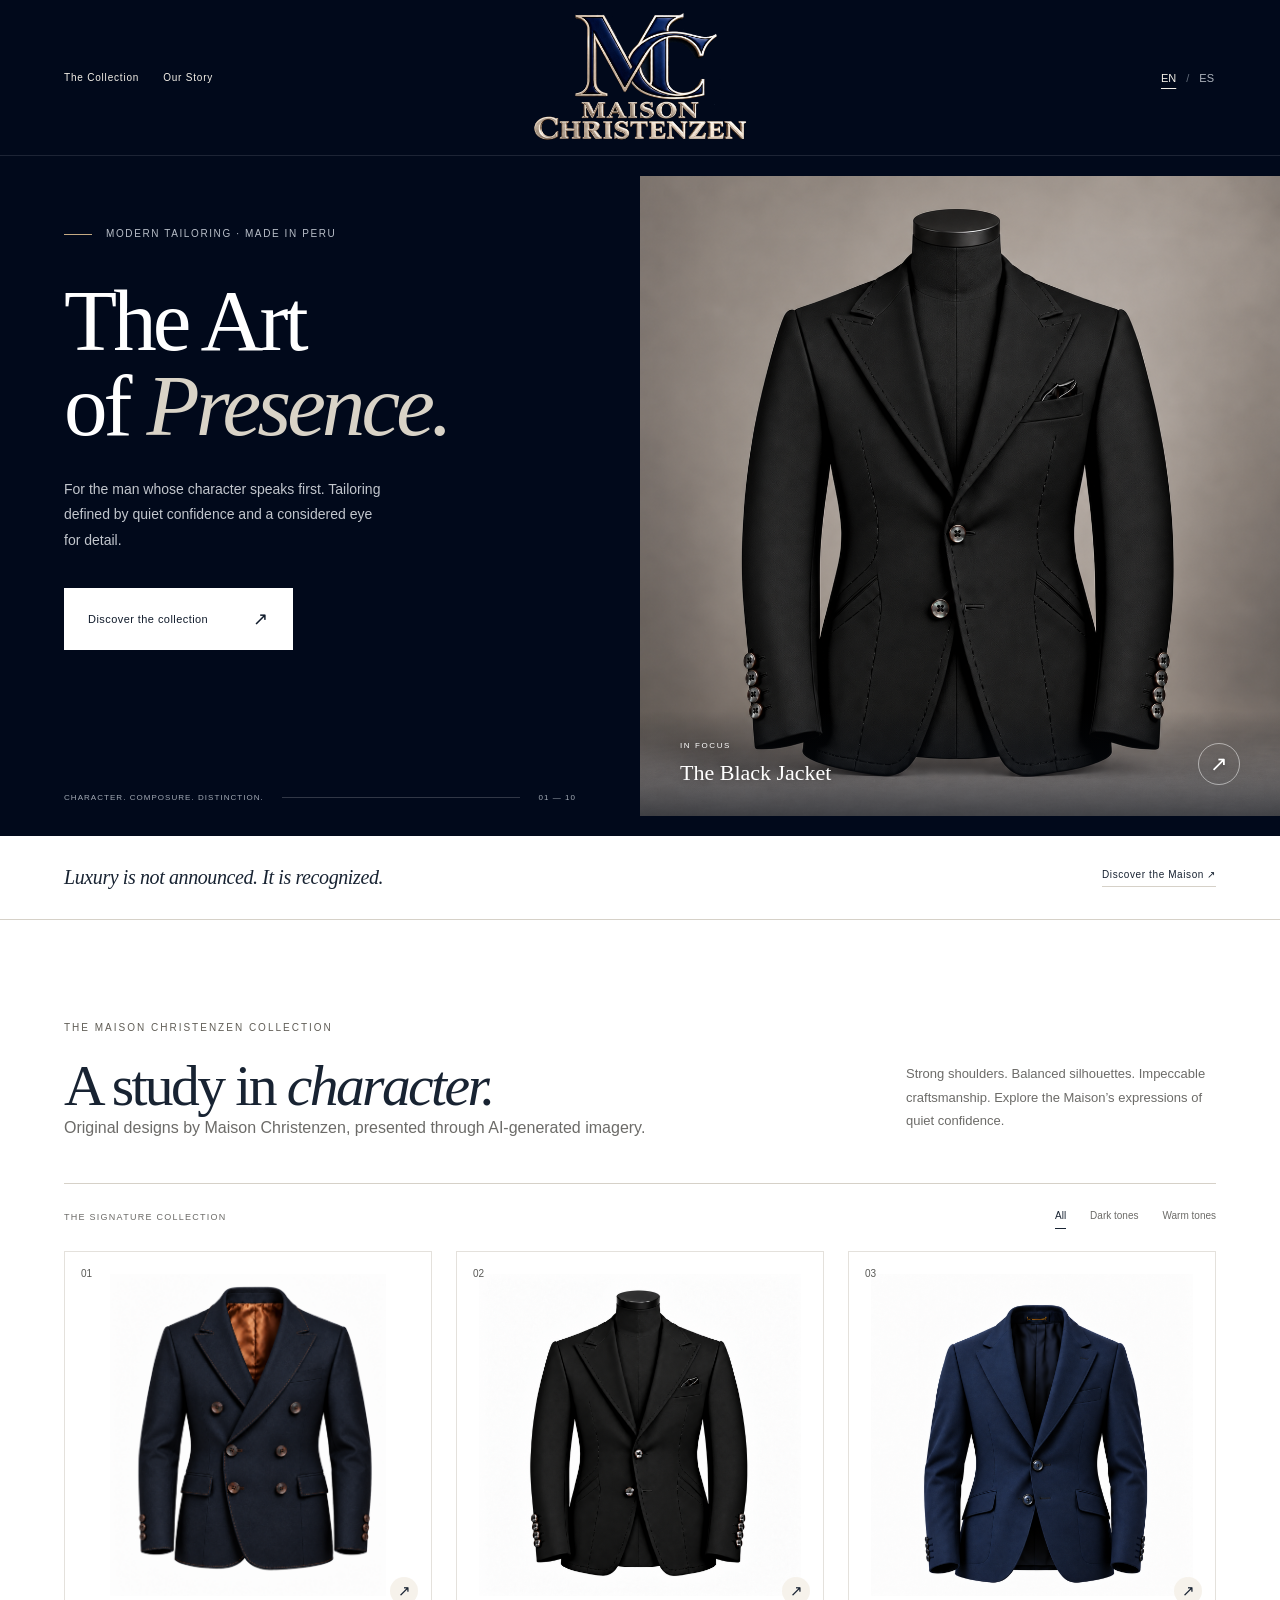
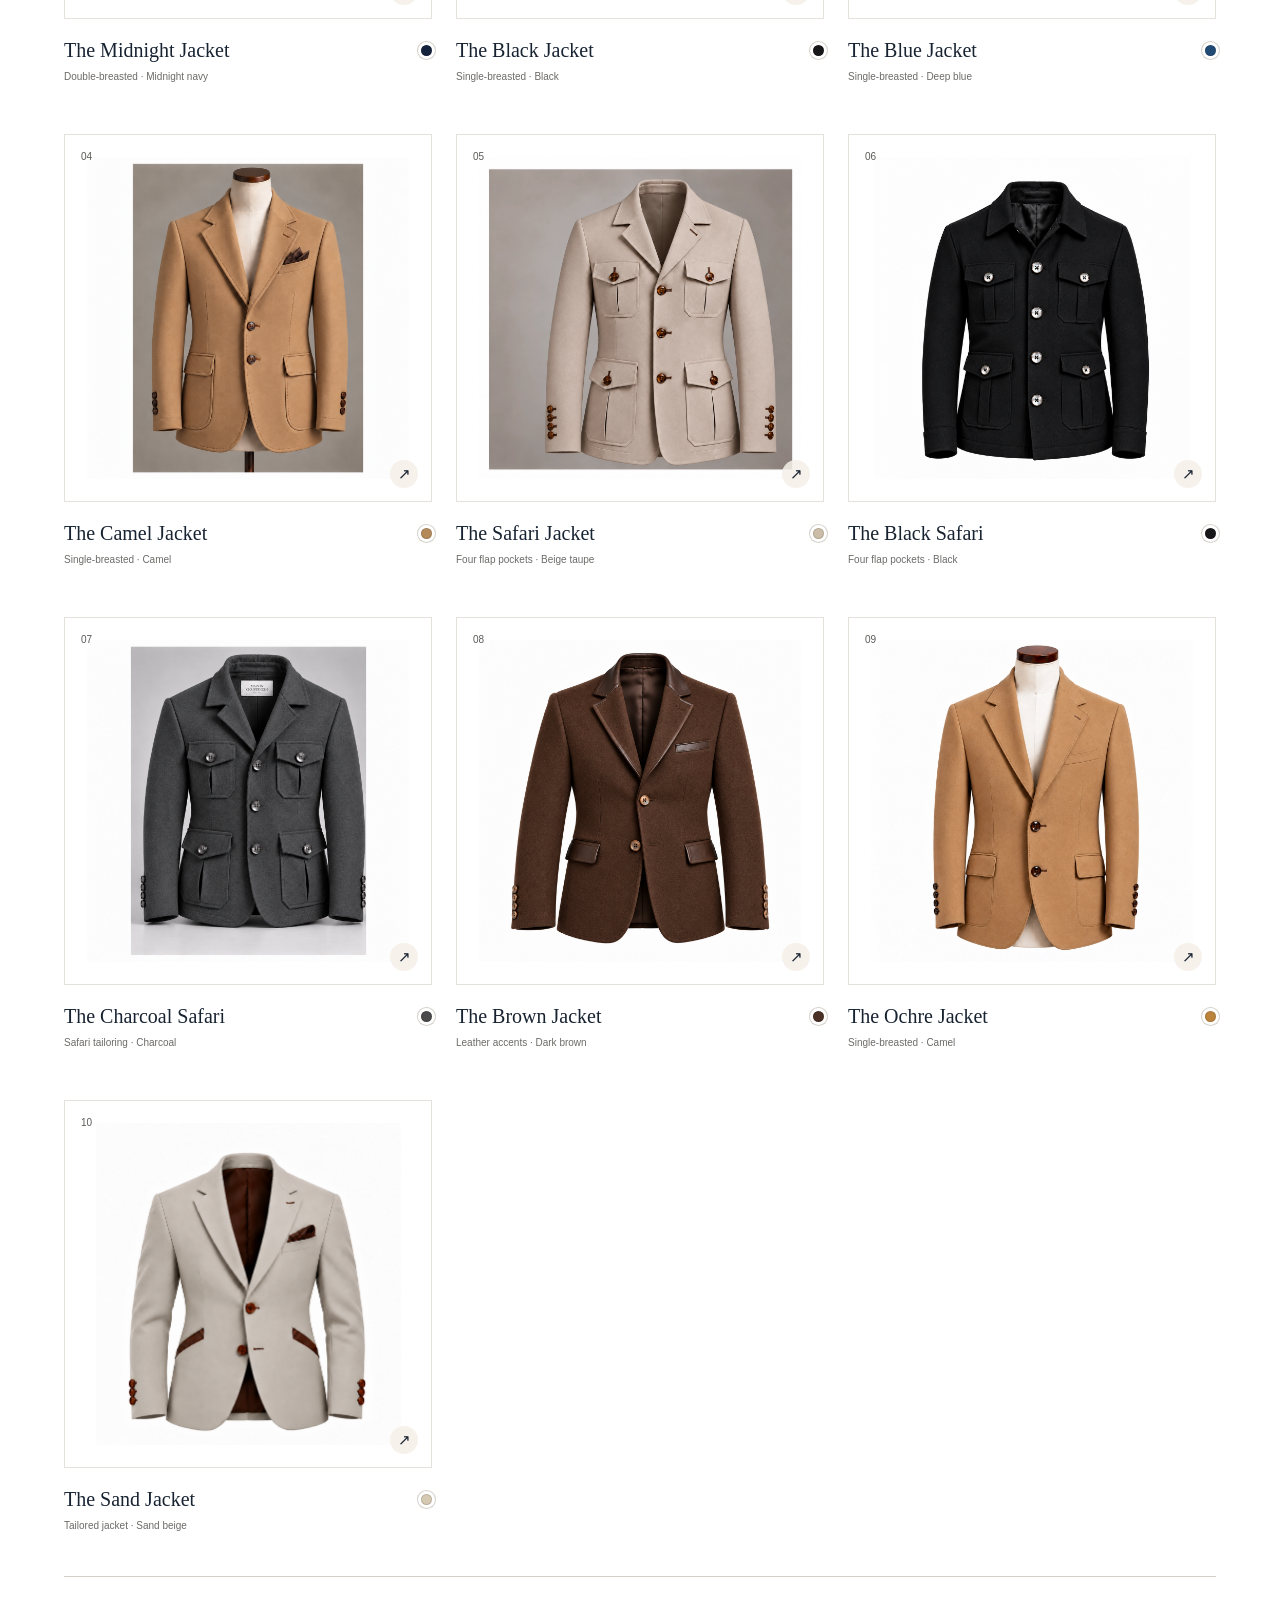
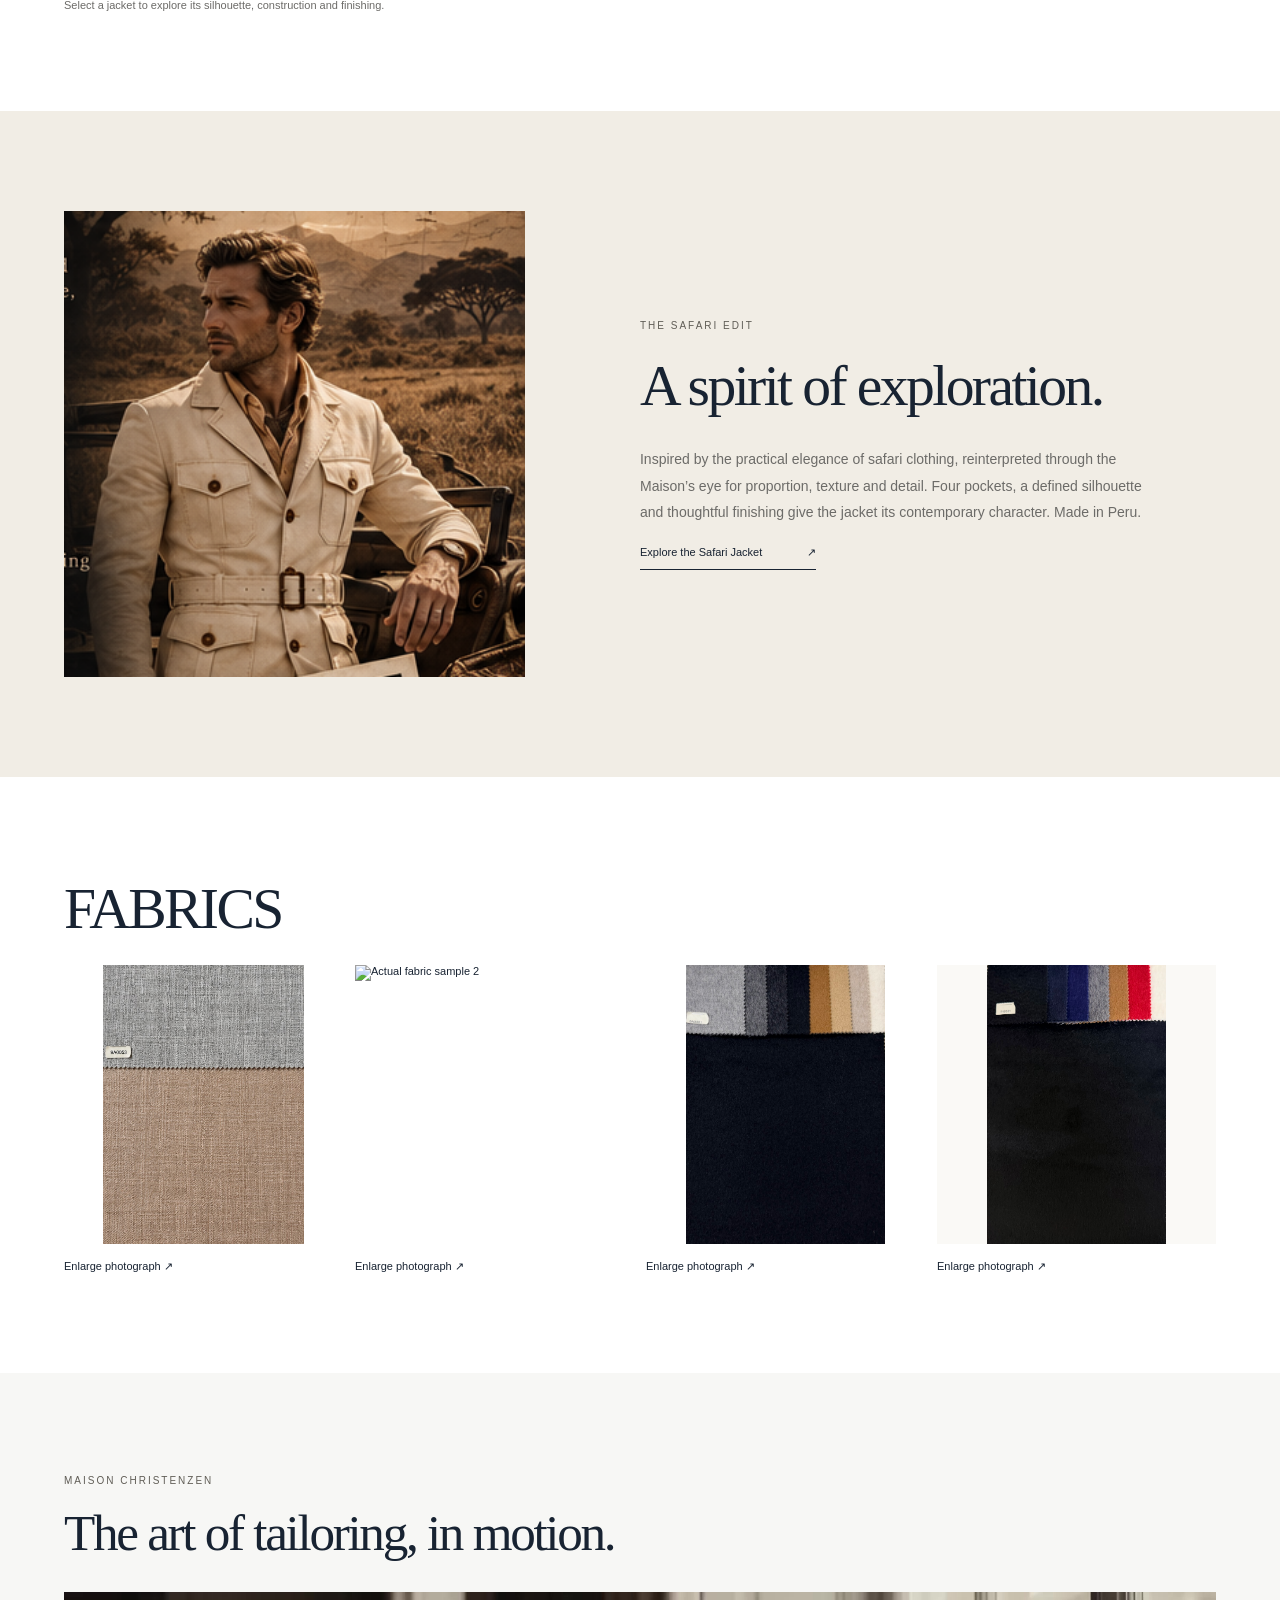
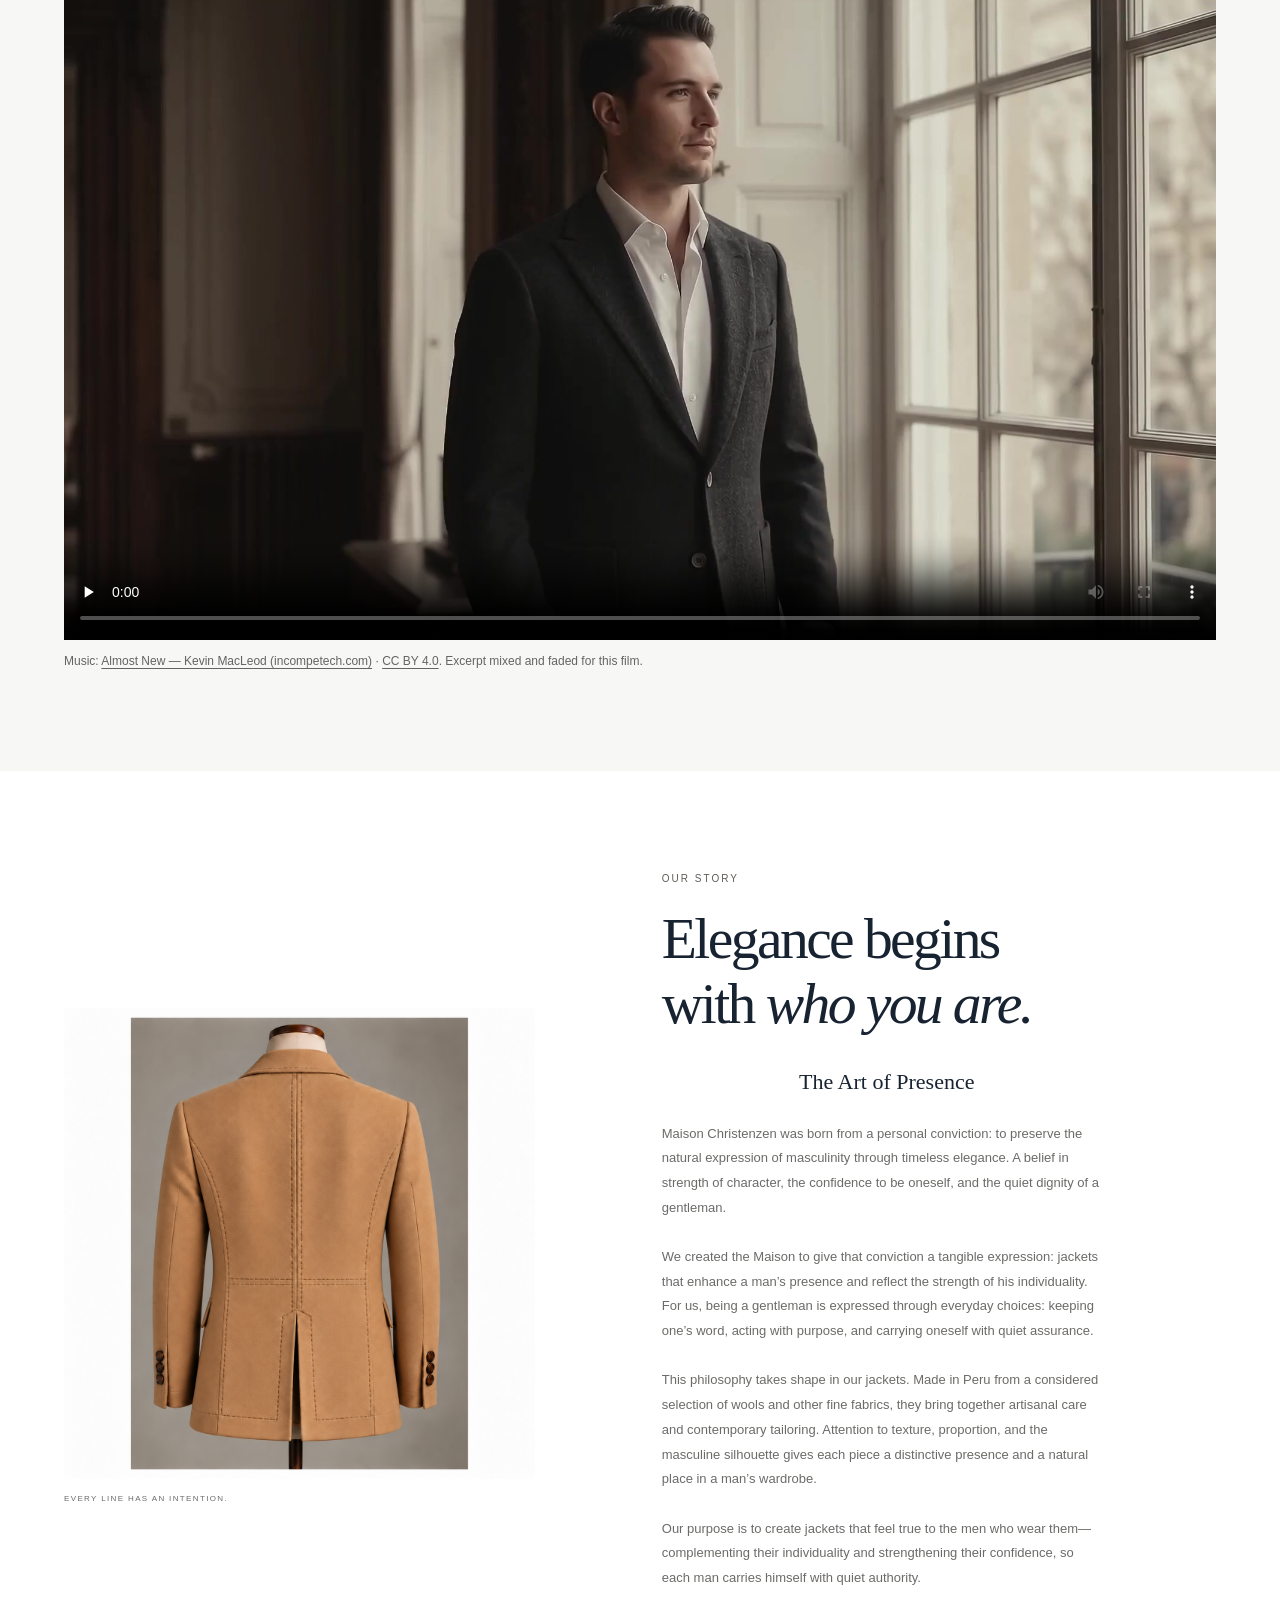
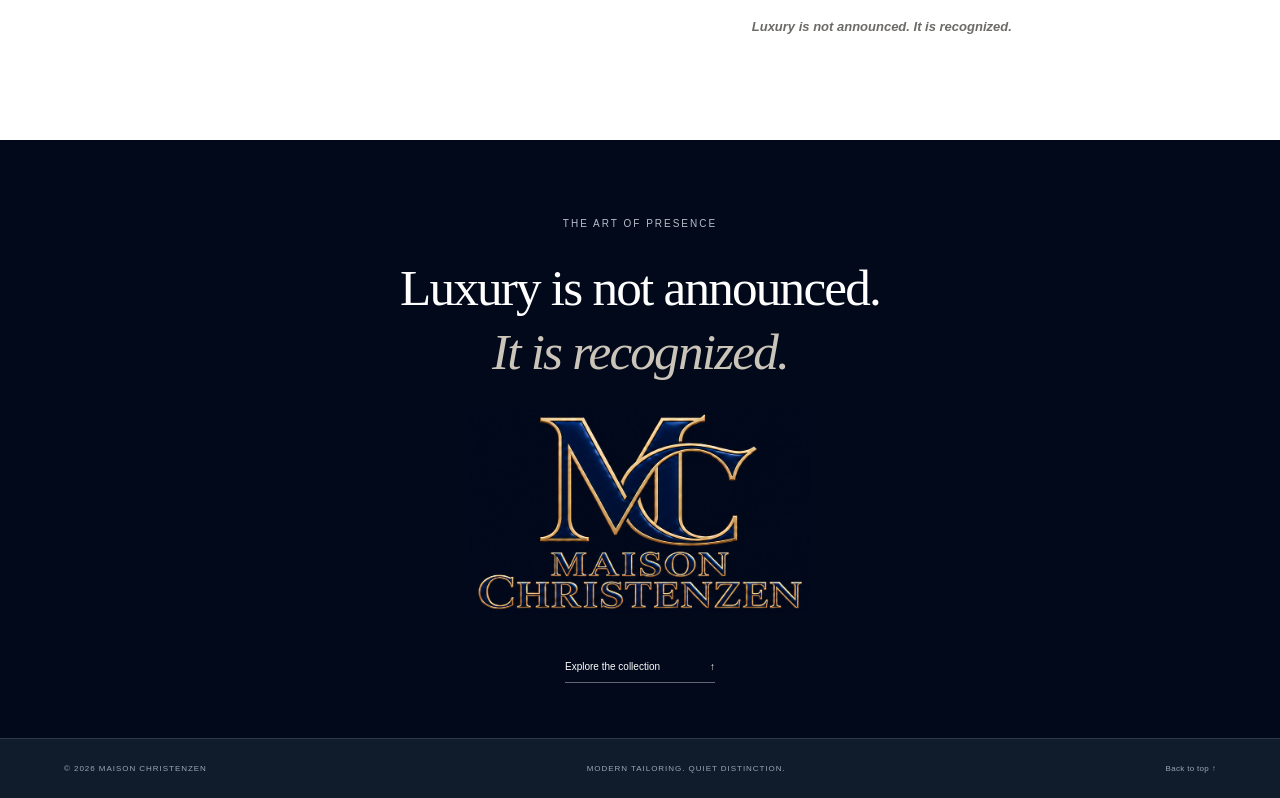
==== commit 19a261cf: "mejoras web" ====
--- a/index.html
+++ b/index.html
@@ -9,7 +9,7 @@
   <meta property="og:description" content="Luxury is not announced. It is recognized. Explore modern men's tailoring, made in Peru.">
   <meta property="og:type" content="website">
   <meta property="og:url" content="https://maison-christenzen-presence.greypeach14.chatgpt.site">
-  <meta property="og:image" content="https://maison-christenzen-presence.greypeach14.chatgpt.siteassets/maison-christenzen-final.png">
+  <meta property="og:image" content="https://maison-christenzen-presence.greypeach14.chatgpt.siteassets/logo.png">
   <link rel="stylesheet" href="style.css">
   <script src="app.js" defer></script>
   <title>Maison Christenzen — The Art of Presence</title>
@@ -17,7 +17,7 @@
 <body>
   <a class="skip" href="#main" data-i18n="skip">Skip to content</a>
   <header class="header">
-    <a class="brand logo-window" href="#" aria-label="Maison Christenzen home"><img src="assets/maison-christenzen-final.png" alt="Maison Christenzen" width="1672" height="941"></a>
+    <a class="brand logo-window" href="#" aria-label="Maison Christenzen home"><img src="assets/logo.png" alt="Maison Christenzen" width="1672" height="941"></a>
     <nav class="desktop-nav" aria-label="Main navigation">
       <a href="#collection" data-i18n="collection">The Collection</a>
       <a href="#story" data-i18n="story">Our Story</a>
@@ -45,7 +45,11 @@
     <div class="signature-strip"><p data-i18n="signature">Luxury is not announced. It is recognized.</p><a href="#story" data-i18n="meetMaison">Discover the Maison ↗</a></div>
 
     <section class="collection section-pad" id="collection" aria-labelledby="collection-title">
-      <div class="section-heading"><div><p class="eyebrow" data-i18n="collectionEyebrow">THE MAISON CHRISTENZEN COLLECTION</p><h2 id="collection-title" data-i18n-html="collectionTitle">A study in <em>character.</em></h2></div><p class="section-intro" data-i18n="collectionIntro">Strong shoulders. Balanced silhouettes. Impeccable craftsmanship. Explore the Maison’s expressions of quiet confidence.</p></div>
+      <div class="section-heading"><div><p class="eyebrow" data-i18n="collectionEyebrow">THE MAISON CHRISTENZEN COLLECTION</p>
+        <h2 id="collection-title" data-i18n-html="collectionTitle">A study in <em>character.</em></h2>
+        <p style="color: #6c6b68">Original designs by Maison Christenzen, presented through AI-generated imagery.</p>
+      </div>
+        <p class="section-intro" data-i18n="collectionIntro">Strong shoulders. Balanced silhouettes. Impeccable craftsmanship. Explore the Maison’s expressions of quiet confidence.</p></div>
       <div class="collection-tools"><p data-i18n="fourPieces">THE SIGNATURE COLLECTION</p><div class="filters" aria-label="Filter collection"><button data-filter="all" class="active" aria-pressed="true" data-i18n="all">All</button><button data-filter="dark" aria-pressed="false" data-i18n="dark">Dark tones</button><button data-filter="warm" aria-pressed="false" data-i18n="warm">Warm tones</button></div></div>
       <div class="products">
         <article class="product" data-tone="dark"><button class="product-image" data-product="midnight"><img src="assets/natural-v17-midnight-front.webp" alt="Front of the midnight navy double-breasted jacket" width="570" height="650" loading="lazy"><span class="product-index">01</span><span class="product-open" aria-hidden="true">↗</span></button><div class="product-info"><div><h3><button data-product="midnight" data-i18n="midnightName">The Midnight Jacket</button></h3><p data-i18n="midnightType">Double-breasted · Midnight navy</p></div><span class="swatch midnight" role="img" data-colour-key="midnight" aria-label="Midnight navy" title="Midnight navy"></span></div></article>
@@ -86,7 +90,37 @@
 
   <dialog class="product-dialog" aria-labelledby="dialog-title">
     <button class="dialog-close" aria-label="Close jacket details">✕</button>
-    <div class="dialog-layout"><div class="dialog-gallery"><div class="dialog-image-wrap"><button type="button" class="gallery-photo" id="gallery-enlarge" aria-label="Enlarge photograph"><img id="dialog-image" src="assets/natural-v17-midnight-front.webp" alt=""></button><button class="gallery-prev" aria-label="Previous image">←</button><button class="gallery-next" aria-label="Next image">→</button></div><div class="gallery-bar"><p id="gallery-caption"></p><span id="gallery-count"></span></div><button type="button" class="text-link" id="enlarge-photo" data-i18n="enlarge">Enlarge photograph</button><div class="thumbnails" aria-label="Jacket images"></div></div><div class="dialog-copy"><p class="eyebrow" data-i18n="dialogEyebrow">MAISON CHRISTENZEN / THE COLLECTION</p><h2 id="dialog-title"></h2><p class="dialog-type" id="dialog-type"></p><div id="dialog-price" class="dialog-price" hidden><p class="product-price"></p><p class="price-tax-note" data-i18n="priceTaxNote">Before applicable taxes</p></div><p id="dialog-description"></p><dl id="dialog-details"></dl><div id="garment-guide"></div><p class="dialog-note" data-i18n="dialogNote">Explore the photographs to see the garment from different angles and appreciate its individual details.</p><button class="text-link" id="next-piece"><span data-i18n="nextPiece">Discover the next jacket</span><span aria-hidden="true">→</span></button></div></div>
+    <div class="dialog-layout">
+      <div class="dialog-gallery">
+        <div class="dialog-image-wrap">
+          <button type="button" class="gallery-photo" id="gallery-enlarge" aria-label="Enlarge photograph">
+            <img id="dialog-image" src="assets/natural-v17-midnight-front.webp" alt="">
+          </button>
+            <button class="gallery-prev" aria-label="Previous image">←</button>
+            <button class="gallery-next" aria-label="Next image">→</button>
+          </div>
+          <div class="gallery-bar">
+            <p id="gallery-caption"></p>
+            <span id="gallery-count"></span>
+          </div>
+            <button type="button" class="text-link" id="enlarge-photo" data-i18n="enlarge">Enlarge photograph</button>
+            <div class="thumbnails" aria-label="Jacket images">
+
+            </div>
+          </div>
+          <div class="dialog-copy"><p class="eyebrow" data-i18n="dialogEyebrow">MAISON CHRISTENZEN / THE COLLECTION</p><h2 id="dialog-title"></h2><p class="dialog-type" id="dialog-type"></p>
+            <div id="dialog-price" class="dialog-price" hidden><p class="product-price"></p><p class="price-tax-note" data-i18n="priceTaxNote">Before applicable taxes</p>
+            </div>
+            <p id="dialog-description"></p><dl id="dialog-details"></dl>
+            <div id="garment-guide">
+            </div>
+            <p class="dialog-note" data-i18n="dialogNote">Explore the photographs to see the garment from different angles and appreciate its individual details.</p>
+            <button class="text-link" id="next-piece">
+              <span data-i18n="nextPiece">Discover the next jacket</span>
+              <span aria-hidden="true">→</span>
+            </button>
+          </div>
+        </div>
   </dialog>
 <dialog id="photo-viewer" aria-label="Photograph"><div class="photo-controls"><button class="photo-zoom" type="button"></button><button class="photo-close" type="button"></button></div><div class="photo-scroll"><div class="photo-frame"><img alt=""></div></div></dialog>
 <script src="details.js" defer></script>
--- a/style.css
+++ b/style.css
@@ -33,7 +33,7 @@
 .header{height:156px;background:var(--brand-night);color:#f4f0e8;display:grid;grid-template-columns:minmax(0,1fr) auto minmax(0,1fr);border-color:#b8bec826}
 .logo-window{position:relative;overflow:hidden;display:block;background:var(--brand-night)}
 .brand.logo-window{grid-column:2;grid-row:1;width:220px;height:132px;flex:none}
-.logo-window img{position:absolute;left:50%;top:50%;width:200%;height:auto;max-width:none;object-fit:initial;transform:translate(-50%,-51%);margin:0}
+.logo-window img{position:absolute;left:50%;top:50%;width:100%;height:auto;max-width:none;object-fit:initial;transform:translate(-50%,-51%);margin:0}
 .desktop-nav{grid-column:1;grid-row:1;gap:24px;font-size:10px}
 .header-actions{grid-column:3;grid-row:1;justify-self:end}
 .languages button{color:#aeb4bd}.languages button[aria-pressed=true]{color:#f4f0e8}
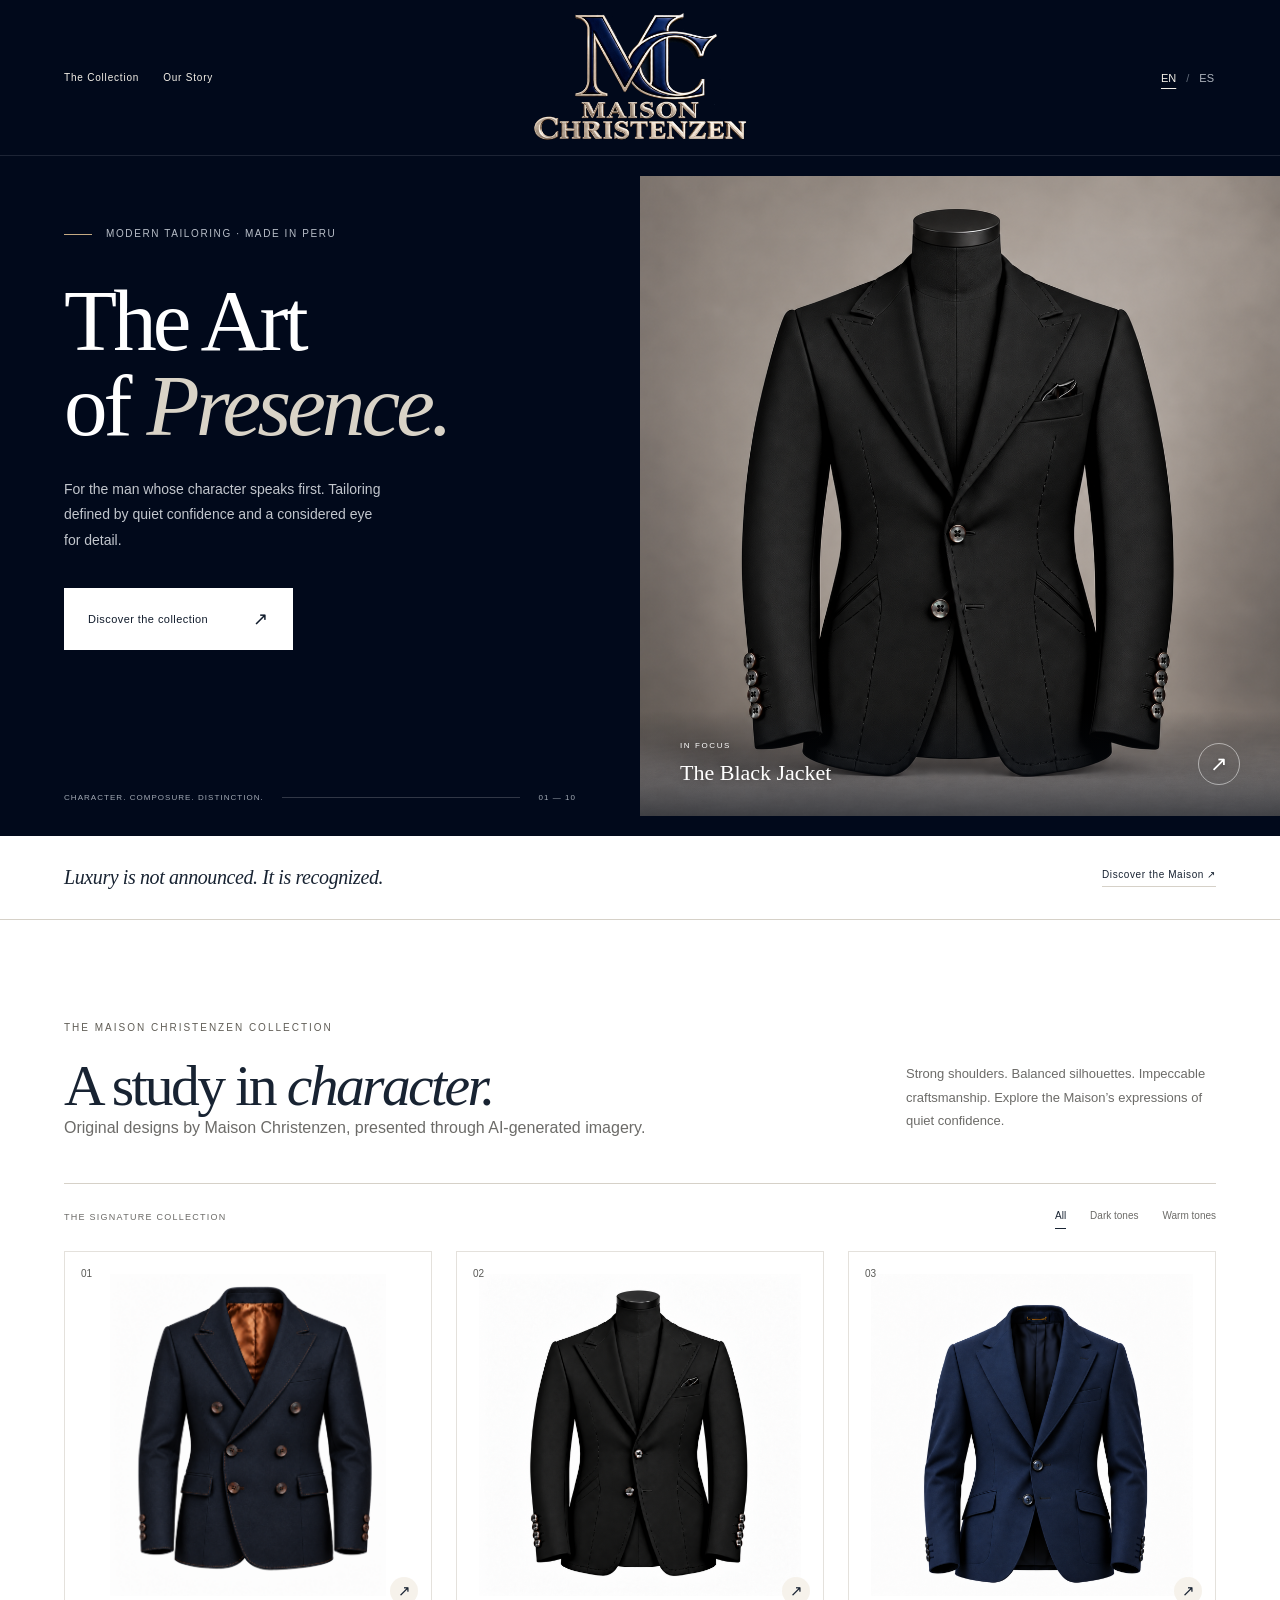
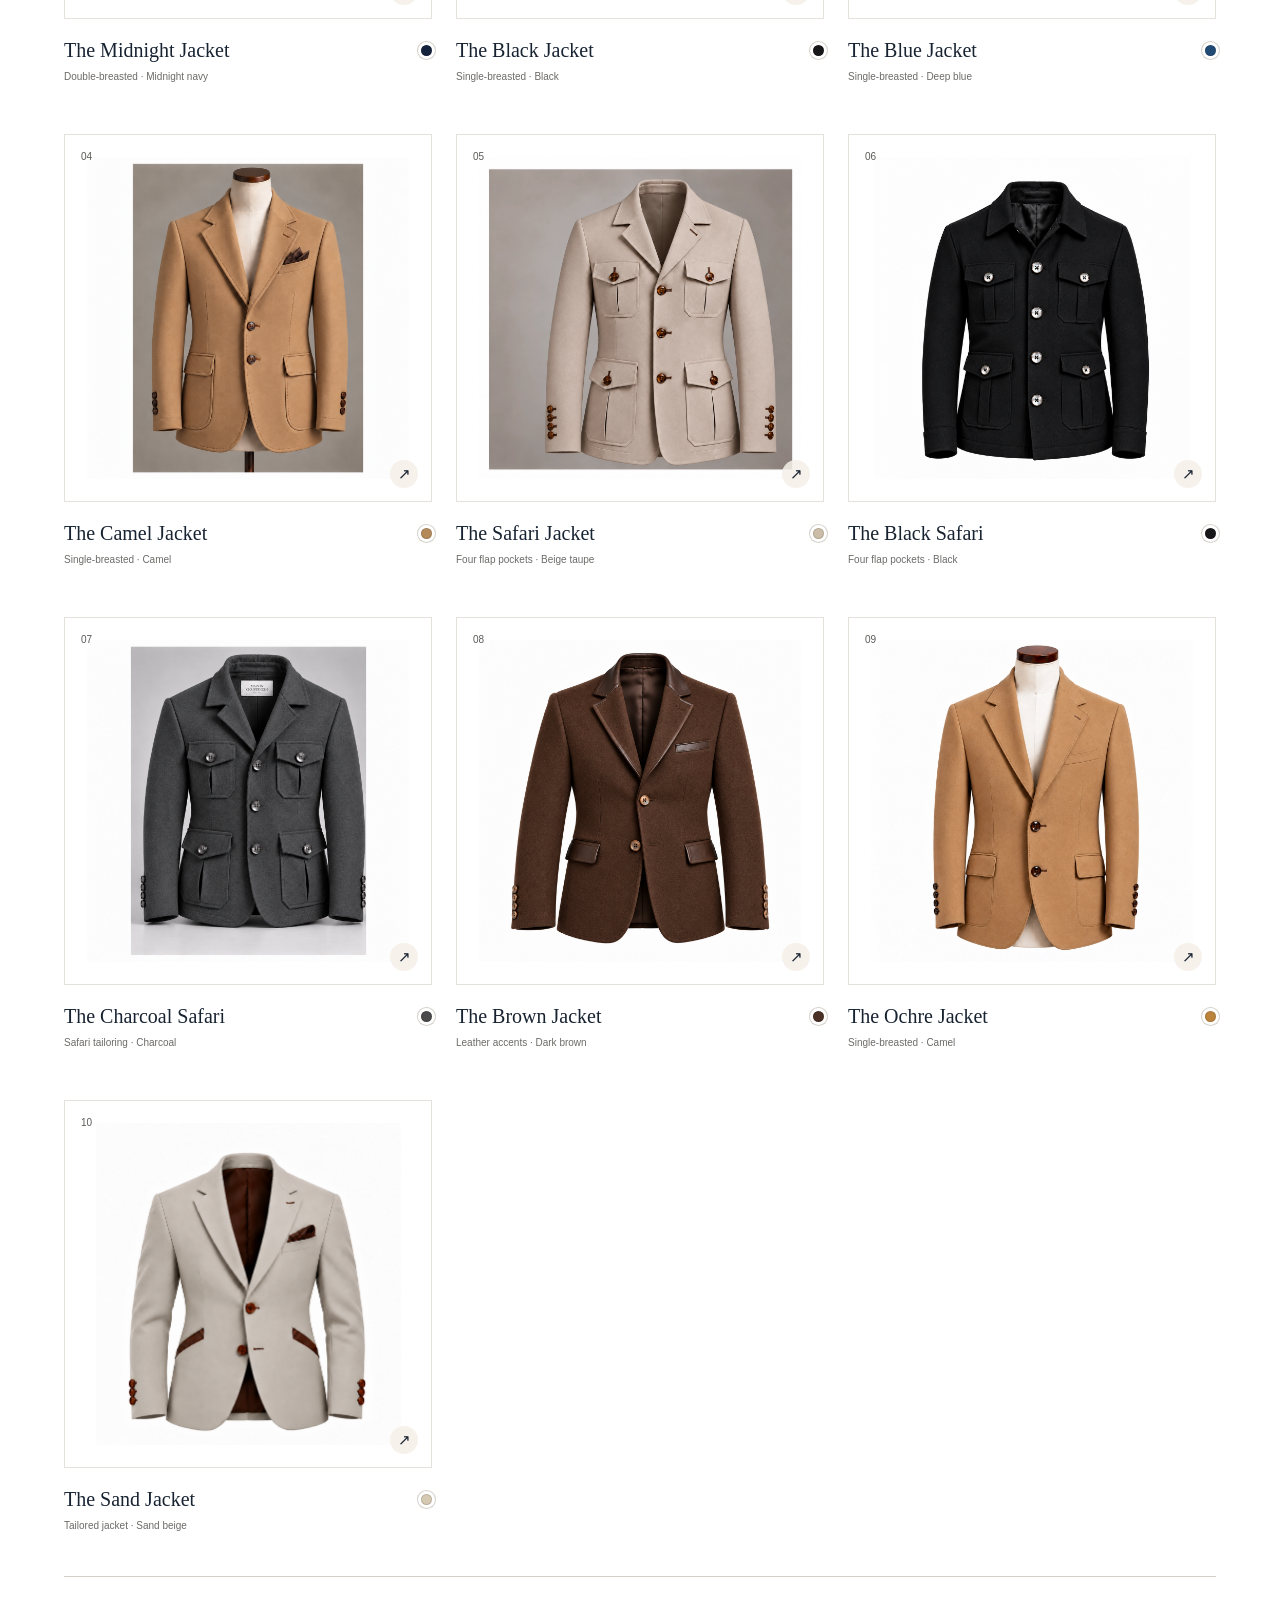
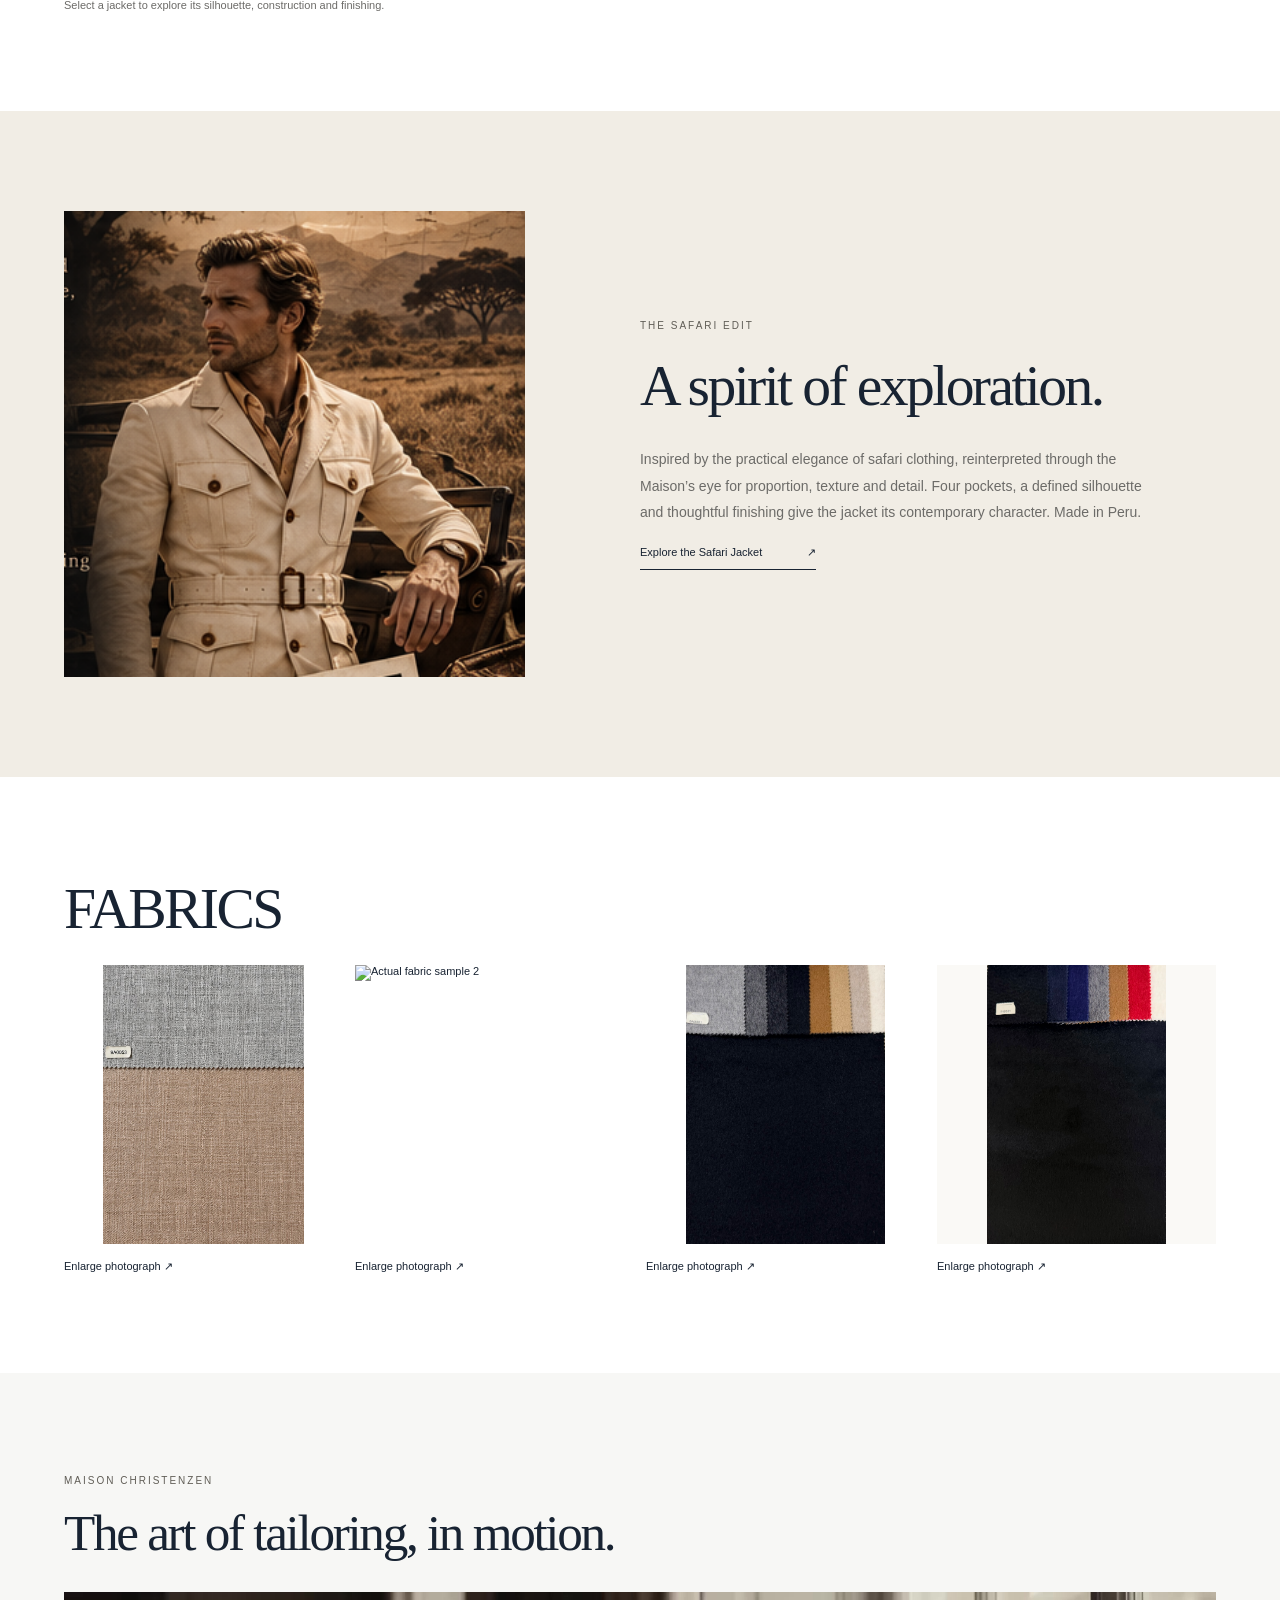
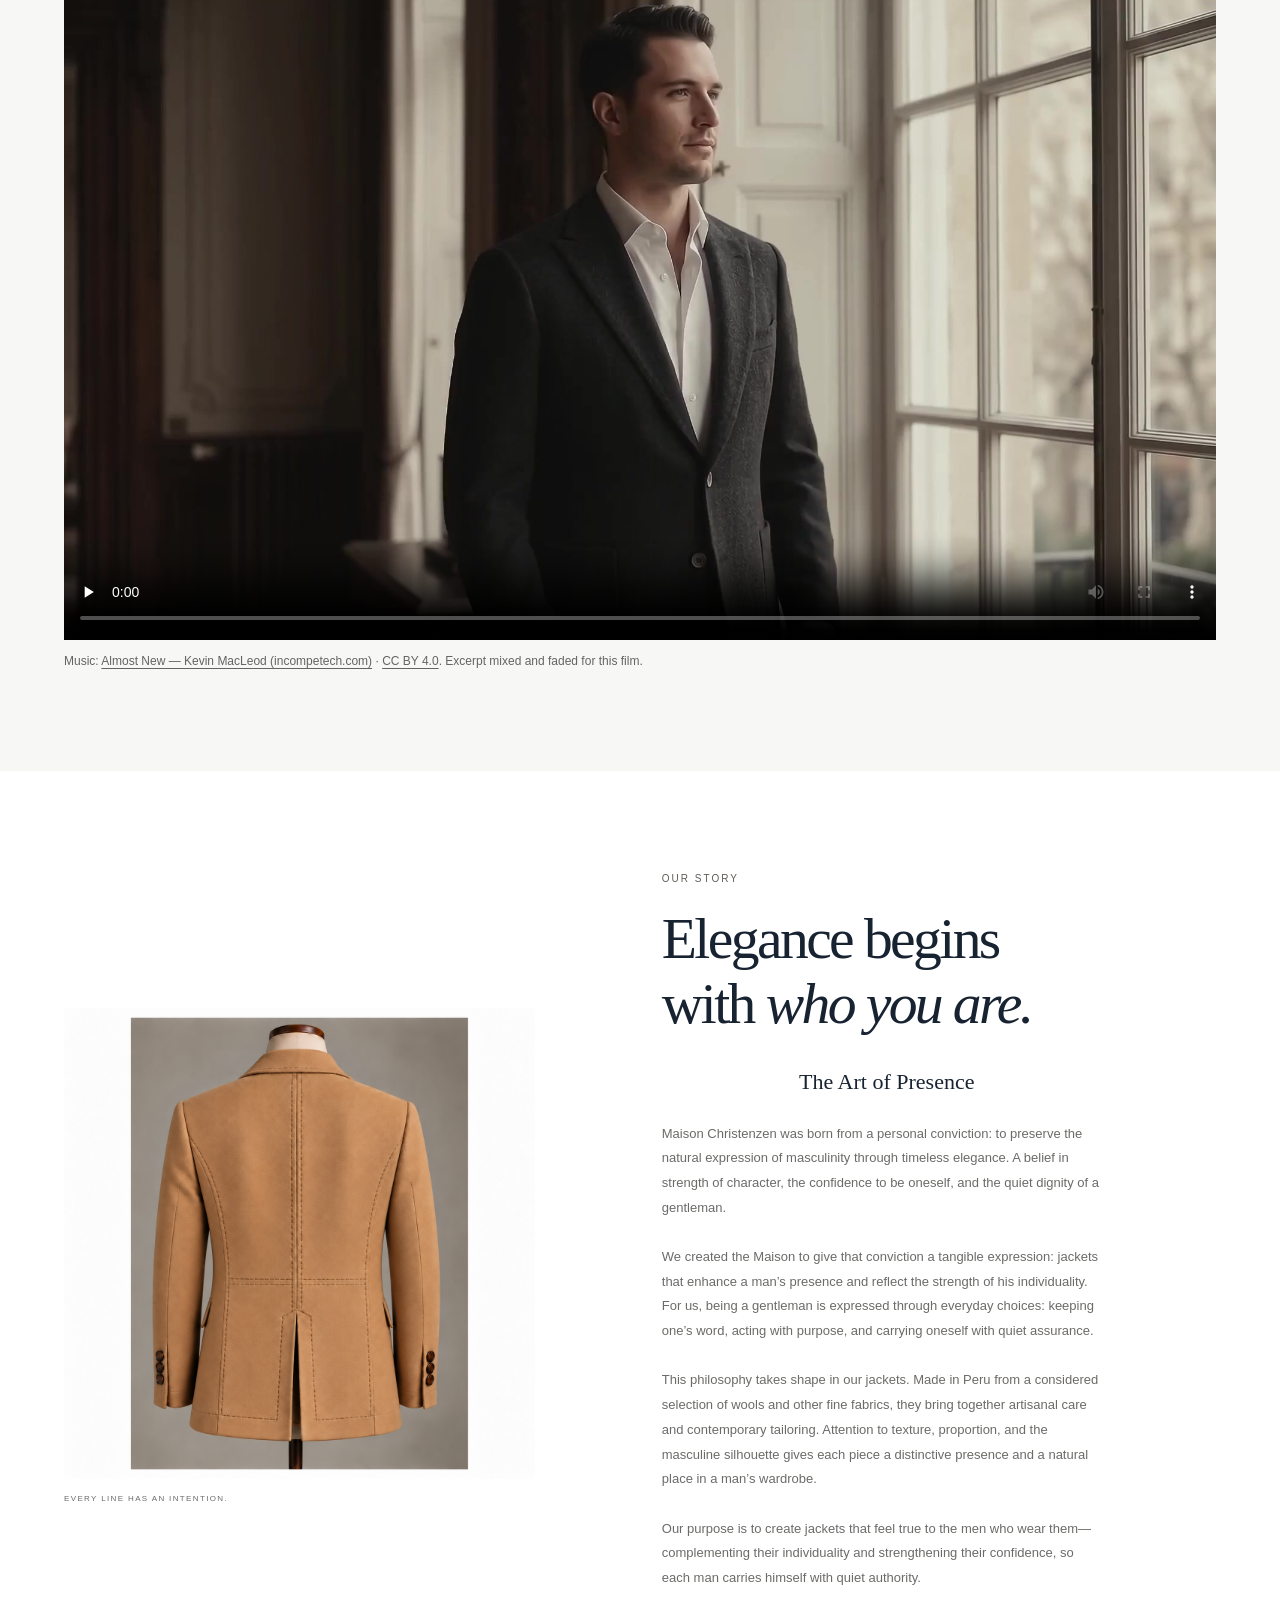
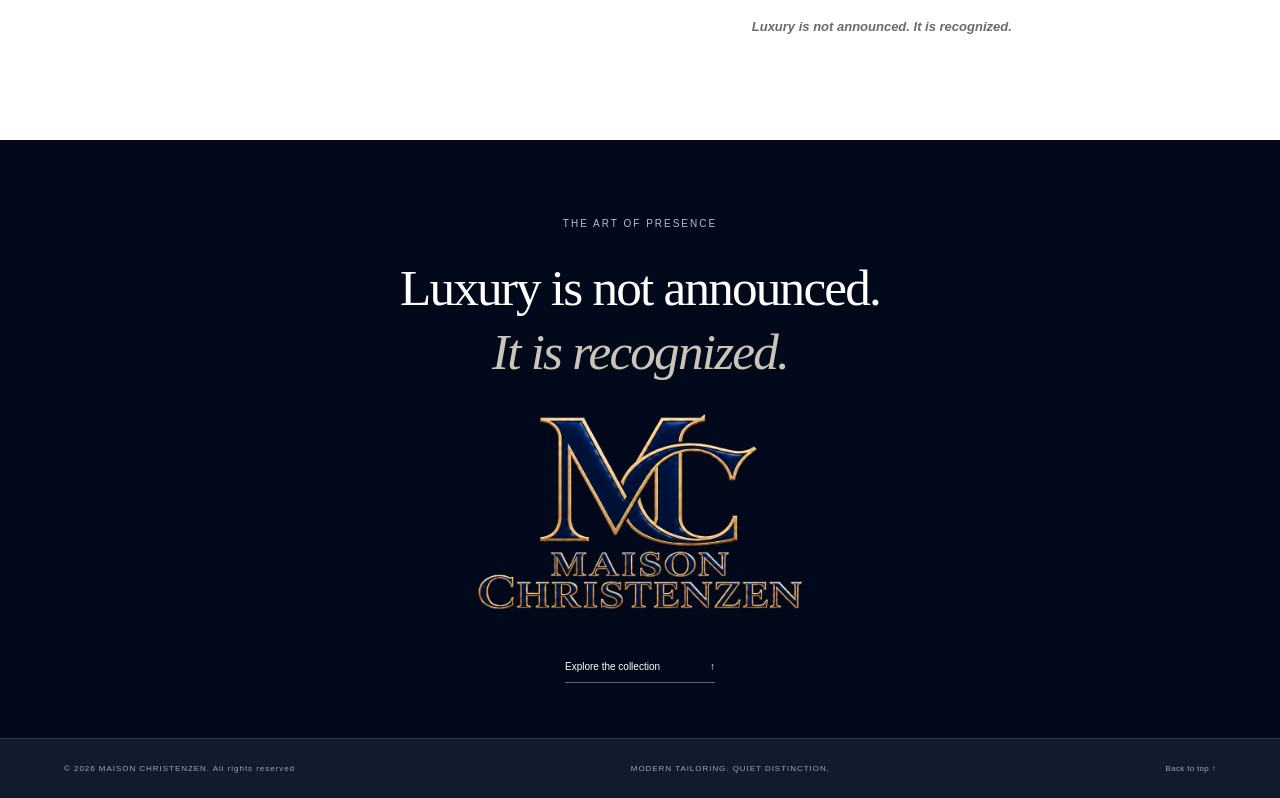
==== commit 8ccc21e8: "cambios" ====
--- a/index.html
+++ b/index.html
@@ -86,7 +86,7 @@
 
     <section class="closing" aria-label="Maison Christenzen philosophy"><p class="eyebrow light" data-i18n="closingEyebrow">THE ART OF PRESENCE</p><p class="closing-quote" data-i18n-html="closingQuote">Luxury is not announced.<br><em>It is recognized.</em></p><div class="closing-logo logo-window"><img src="assets/maison-christenzen-final.png" alt="Maison Christenzen — approved final logo" width="1672" height="941" loading="lazy"></div><a class="text-link light-link" href="#collection"><span data-i18n="returnCollection">Explore the collection</span><span aria-hidden="true">↑</span></a></section>
   </main>
-  <footer><p>© <span id="year">2026</span> MAISON CHRISTENZEN</p><p data-i18n="footerText">MODERN TAILORING. QUIET DISTINCTION.</p><a href="#" data-i18n="backTop">Back to top ↑</a></footer>
+  <footer><p>© <span id="year">2026</span> MAISON CHRISTENZEN. All rights reserved</p><p data-i18n="footerText">MODERN TAILORING. QUIET DISTINCTION.</p><a href="#" data-i18n="backTop">Back to top ↑</a></footer>
 
   <dialog class="product-dialog" aria-labelledby="dialog-title">
     <button class="dialog-close" aria-label="Close jacket details">✕</button>
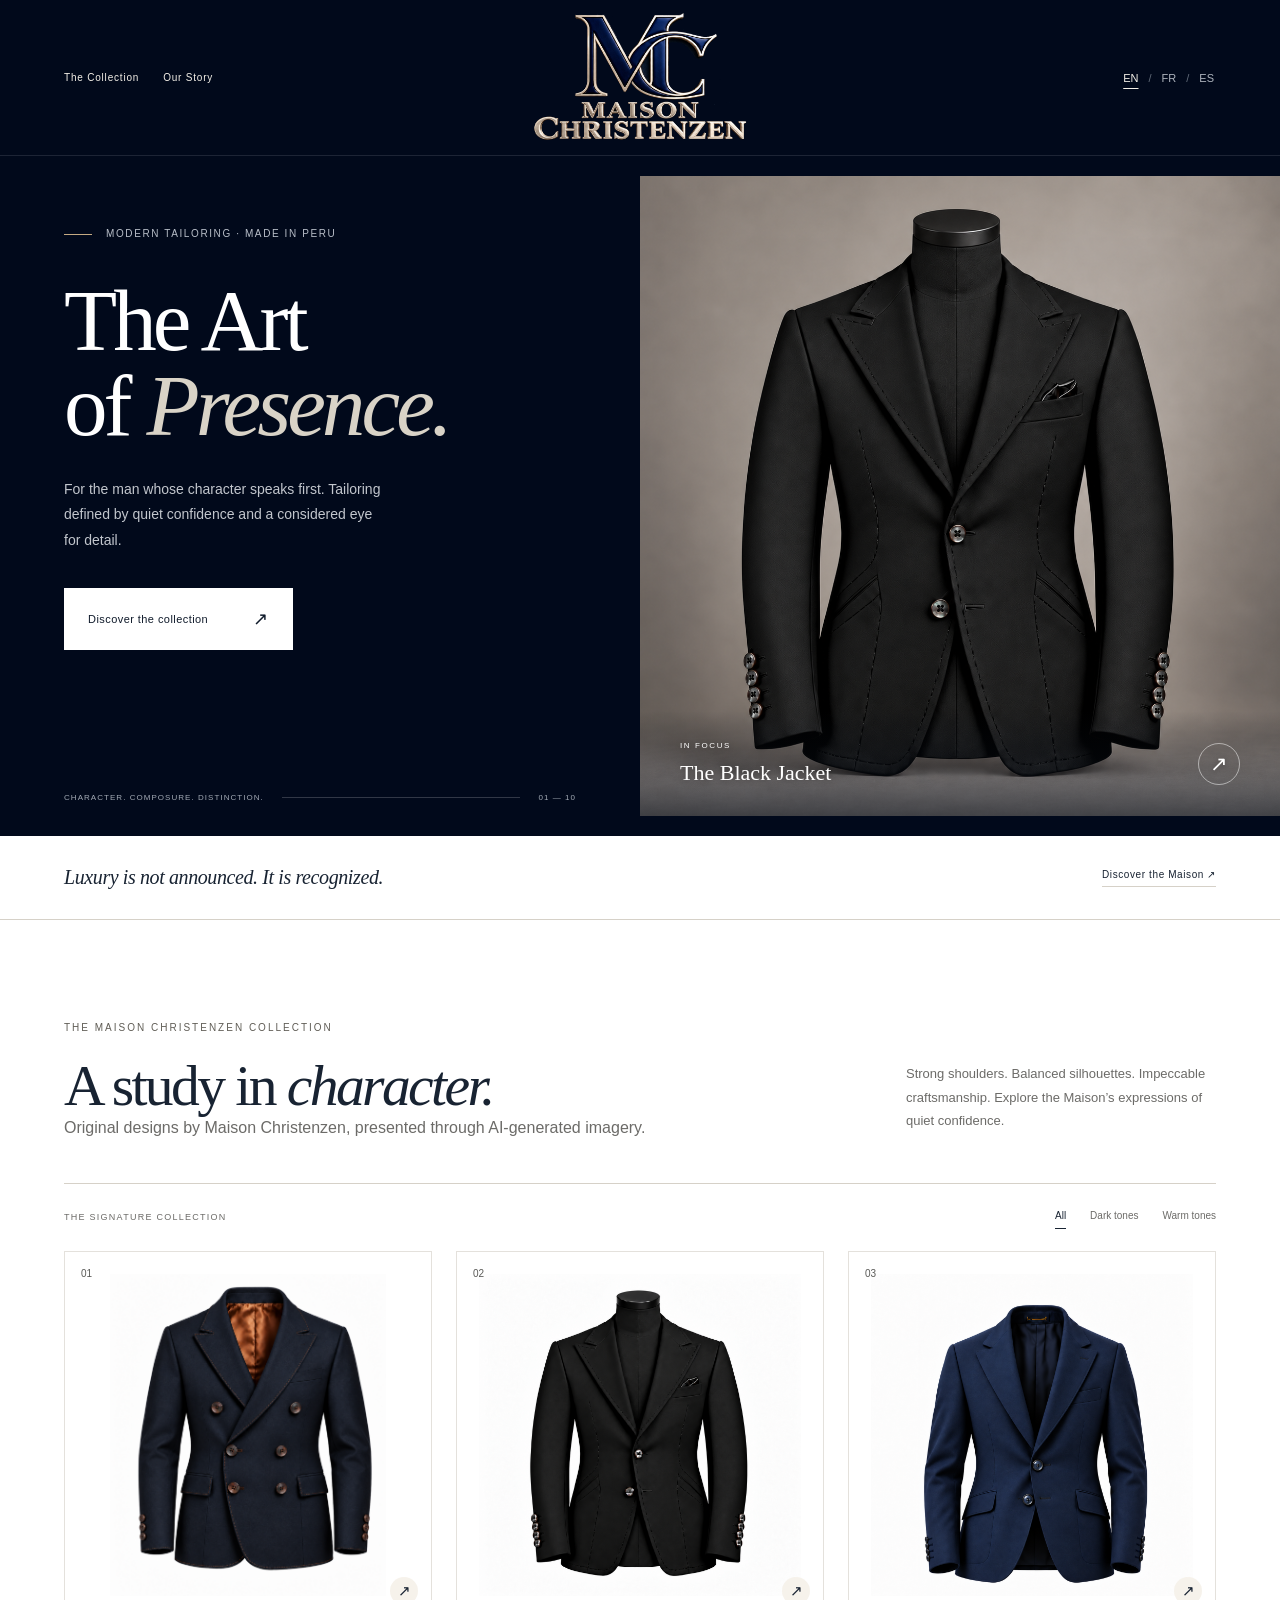
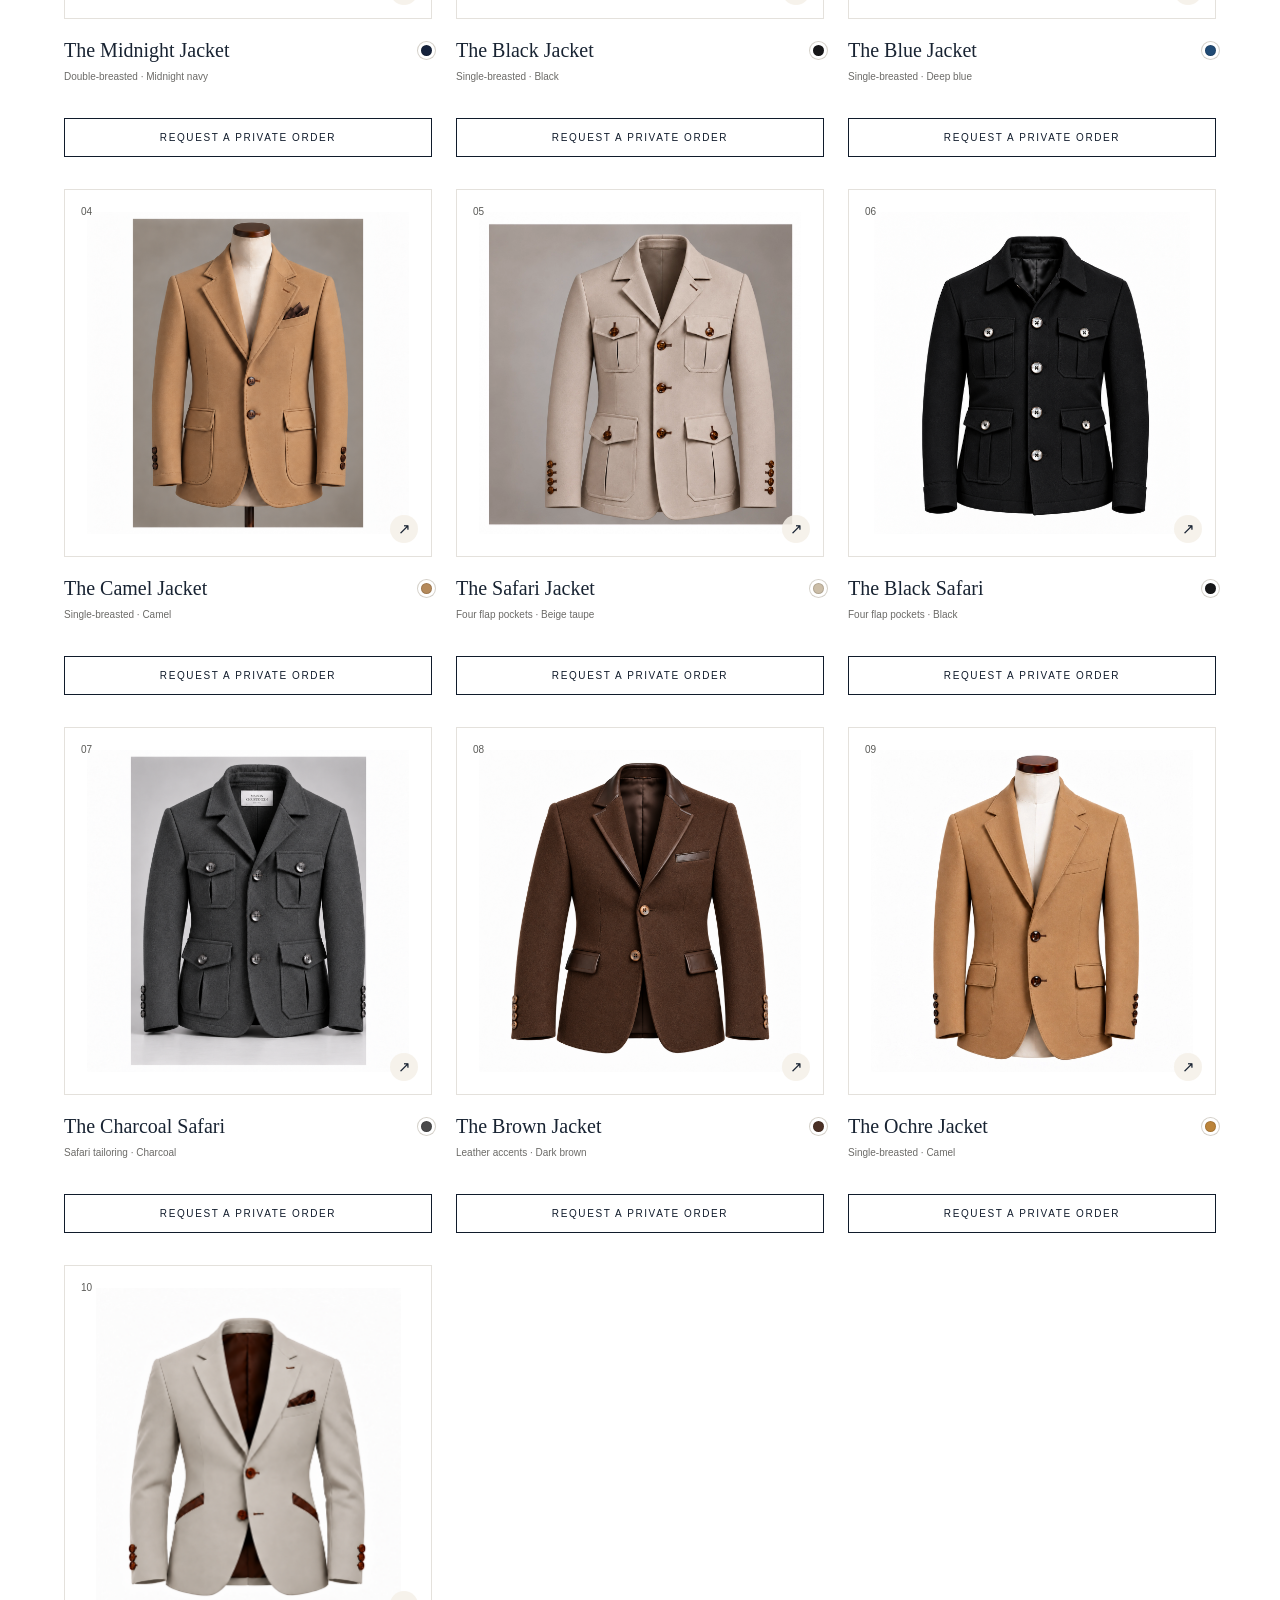
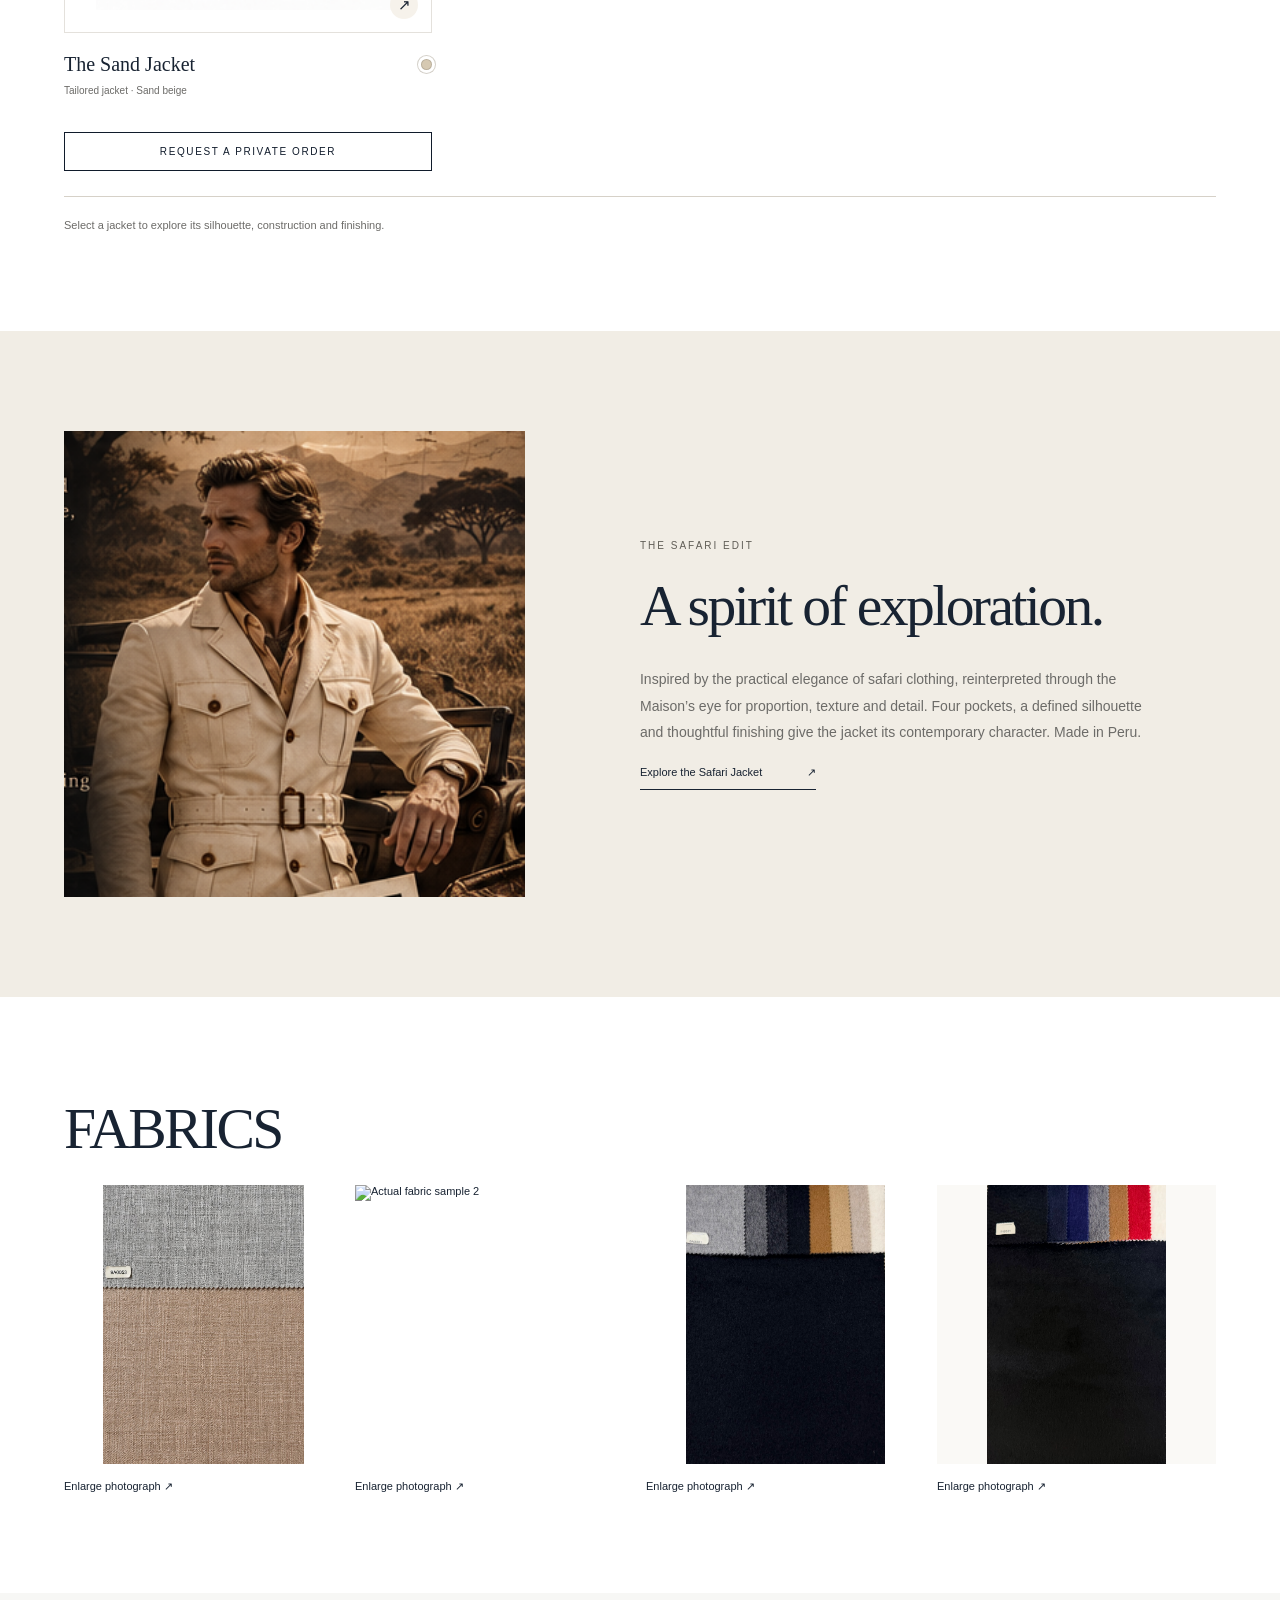
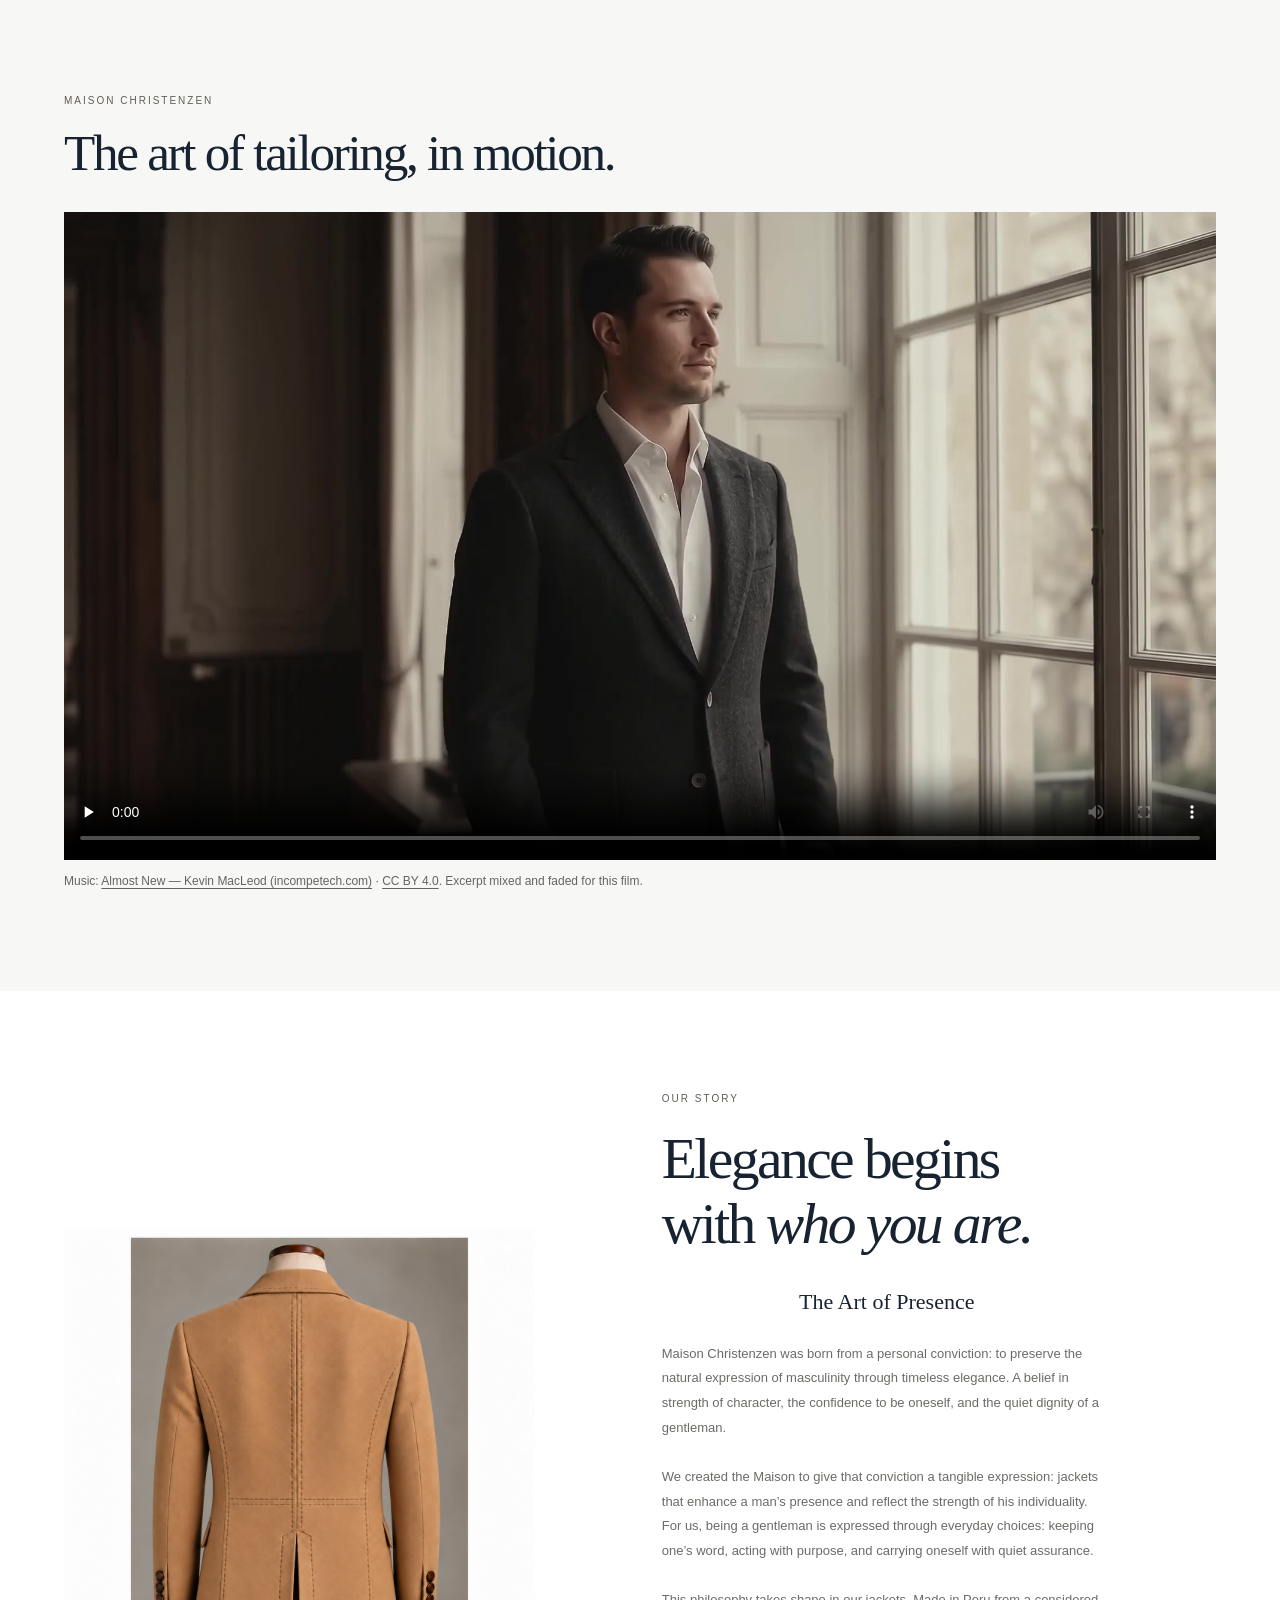
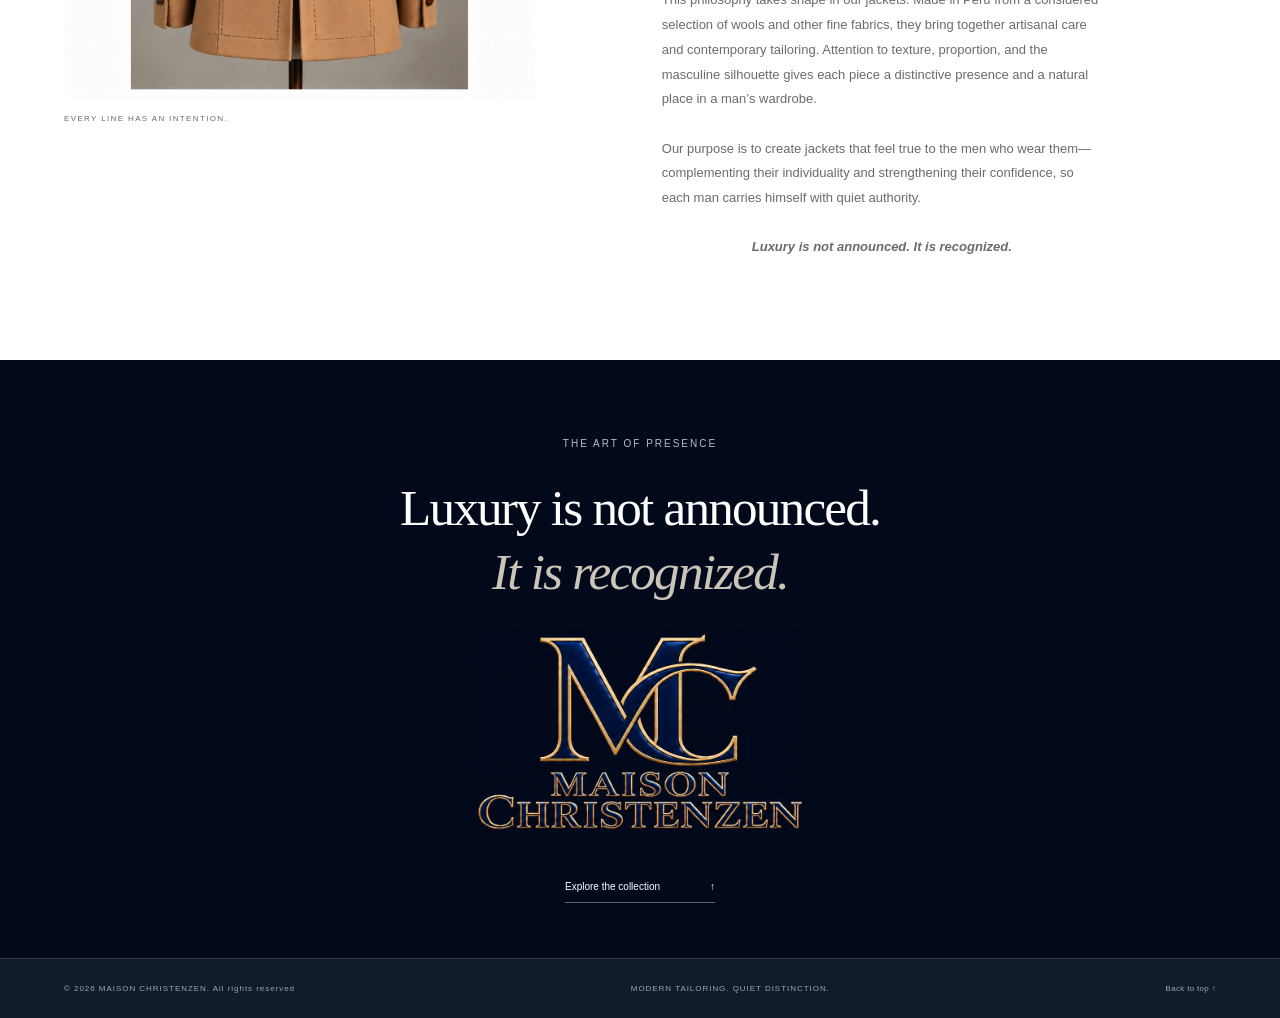
==== commit db90dd6a: "form added" ====
--- a/index.html
+++ b/index.html
@@ -23,7 +23,7 @@
       <a href="#story" data-i18n="story">Our Story</a>
     </nav>
     <div class="header-actions">
-      <div class="languages" aria-label="Language"><button type="button" data-lang="en" aria-pressed="true">EN</button><span aria-hidden="true">/</span><button type="button" data-lang="es" aria-pressed="false">ES</button></div>
+      <div class="languages" aria-label="Language"><button type="button" data-lang="en" aria-pressed="true">EN</button><span aria-hidden="true">/</span><button type="button" data-lang="fr" aria-pressed="false">FR</button><span aria-hidden="true">/</span><button type="button" data-lang="es" aria-pressed="false">ES</button></div>
       <button class="menu-button" aria-label="Open navigation" aria-expanded="false" aria-controls="mobile-nav"><span></span><span></span></button>
     </div>
   </header>
@@ -123,6 +123,193 @@
         </div>
   </dialog>
 <dialog id="photo-viewer" aria-label="Photograph"><div class="photo-controls"><button class="photo-zoom" type="button"></button><button class="photo-close" type="button"></button></div><div class="photo-scroll"><div class="photo-frame"><img alt=""></div></div></dialog>
+<dialog class="order-dialog" id="order-dialog" aria-labelledby="order-title">
+  <button type="button" class="order-close" aria-label="Close">✕</button>
+  <div class="order-dialog-body">
+    <header class="order-head">
+      <p class="eyebrow" data-i18n="orderEyebrow">MAISON CHRISTENZEN / PRIVATE ORDER</p>
+      <h2 id="order-title" data-i18n="orderTitle">Request a private order</h2>
+      <p class="order-sub" data-i18n="orderSub">We will contact you to confirm details, measurements and availability.</p>
+    </header>
+    <form id="order-form" novalidate>
+      <div id="order-fields">
+      <div class="order-field">
+        <label for="order-fullName" data-i18n="fullNameLabel">Full name</label>
+        <input type="text" id="order-fullName" name="fullName" autocomplete="name" placeholder=" " data-i18n-ph="fullNamePh">
+        <span class="order-error" data-error="fullName" hidden></span>
+      </div>
+      <div class="order-field">
+        <label for="order-email" data-i18n="emailLabel">Email address</label>
+        <input type="email" id="order-email" name="email" autocomplete="email" placeholder=" " data-i18n-ph="emailPh">
+        <span class="order-error" data-error="email" hidden></span>
+      </div>
+      <div class="order-field">
+        <label for="order-country" data-i18n="countryLabel">Delivery country</label>
+        <select id="order-country" name="shippingCountry">
+          <option value="" data-i18n="countryPlaceholder">Select country</option>
+          <optgroup label="America" data-group="continentAmerica">
+            <option value="ar">Argentina</option>
+            <option value="bz">Belize</option>
+            <option value="bo">Bolivia</option>
+            <option value="br">Brazil</option>
+            <option value="ca">Canada</option>
+            <option value="cl">Chile</option>
+            <option value="co">Colombia</option>
+            <option value="cr">Costa Rica</option>
+            <option value="cu">Cuba</option>
+            <option value="do">Dominican Republic</option>
+            <option value="ec">Ecuador</option>
+            <option value="sv">El Salvador</option>
+            <option value="gt">Guatemala</option>
+            <option value="ht">Haiti</option>
+            <option value="hn">Honduras</option>
+            <option value="jm">Jamaica</option>
+            <option value="mx">Mexico</option>
+            <option value="ni">Nicaragua</option>
+            <option value="pa">Panama</option>
+            <option value="py">Paraguay</option>
+            <option value="pe">Peru</option>
+            <option value="us">United States</option>
+            <option value="uy">Uruguay</option>
+            <option value="ve">Venezuela</option>
+          </optgroup>
+          <optgroup label="Europe" data-group="continentEurope">
+            <option value="ad">Andorra</option>
+            <option value="at">Austria</option>
+            <option value="be">Belgium</option>
+            <option value="bg">Bulgaria</option>
+            <option value="hr">Croatia</option>
+            <option value="cy">Cyprus</option>
+            <option value="cz">Czech Republic</option>
+            <option value="dk">Denmark</option>
+            <option value="ee">Estonia</option>
+            <option value="fi">Finland</option>
+            <option value="fr">France</option>
+            <option value="de">Germany</option>
+            <option value="gr">Greece</option>
+            <option value="hu">Hungary</option>
+            <option value="is">Iceland</option>
+            <option value="ie">Ireland</option>
+            <option value="it">Italy</option>
+            <option value="lv">Latvia</option>
+            <option value="li">Liechtenstein</option>
+            <option value="lt">Lithuania</option>
+            <option value="lu">Luxembourg</option>
+            <option value="mt">Malta</option>
+            <option value="mc">Monaco</option>
+            <option value="nl">Netherlands</option>
+            <option value="no">Norway</option>
+            <option value="pl">Poland</option>
+            <option value="pt">Portugal</option>
+            <option value="ro">Romania</option>
+            <option value="sm">San Marino</option>
+            <option value="rs">Serbia</option>
+            <option value="sk">Slovakia</option>
+            <option value="si">Slovenia</option>
+            <option value="es">Spain</option>
+            <option value="se">Sweden</option>
+            <option value="ch">Switzerland</option>
+            <option value="ua">Ukraine</option>
+            <option value="gb">United Kingdom</option>
+          </optgroup>
+        </select>
+        <span class="order-error" data-error="shippingCountry" hidden></span>
+      </div>
+      <div class="order-field">
+        <span class="order-label" data-i18n="modelLabel">Jacket model</span>
+        <div class="order-model-value" id="order-model-value">The Midnight Jacket</div>
+        <input type="hidden" id="order-model-input" name="jacketModel">
+      </div>
+      <div class="order-field">
+        <label for="order-size" data-i18n="sizeLabel">EU size 42–56</label>
+        <select id="order-size" name="size">
+          <option value="" data-i18n="sizePlaceholder">Select size</option>
+          <option value="42">EU 42</option>
+          <option value="44">EU 44</option>
+          <option value="46">EU 46</option>
+          <option value="48">EU 48</option>
+          <option value="50">EU 50</option>
+          <option value="52">EU 52</option>
+          <option value="54">EU 54</option>
+          <option value="56">EU 56</option>
+        </select>
+        <span class="order-error" data-error="size" hidden></span>
+      </div>
+      <div class="order-field">
+        <span class="order-label" data-i18n="customLabel">Custom measurements</span>
+        <div class="radio-row">
+          <label class="radio-item">
+            <input type="radio" name="customMeasurements" value="no" checked>
+            <span class="radio-dot" aria-hidden="true"></span>
+            <span data-i18n="no">No</span>
+          </label>
+          <label class="radio-item">
+            <input type="radio" name="customMeasurements" value="yes">
+            <span class="radio-dot" aria-hidden="true"></span>
+            <span data-i18n="yes">Yes</span>
+          </label>
+        </div>
+      </div>
+      <div class="order-field">
+        <label for="order-quantity" data-i18n="quantityLabel">Quantity</label>
+        <select id="order-quantity" name="quantity">
+          <option value="1">1</option>
+          <option value="2">2</option>
+          <option value="3">3</option>
+          <option value="4">4</option>
+          <option value="5">5</option>
+          <option value="6">6</option>
+          <option value="7">7</option>
+          <option value="8">8</option>
+          <option value="9">9</option>
+          <option value="10">10</option>
+          <option value="11">11</option>
+          <option value="12">12</option>
+          <option value="13">13</option>
+          <option value="14">14</option>
+          <option value="15">15</option>
+          <option value="16">16</option>
+          <option value="17">17</option>
+          <option value="18">18</option>
+          <option value="19">19</option>
+          <option value="20">20</option>
+        </select>
+      </div>
+      <div class="order-field">
+        <label for="order-comments" data-i18n="commentsLabel">Special comments (optional)</label>
+        <textarea id="order-comments" name="comments" rows="4" placeholder=" " data-i18n-ph="commentsPh"></textarea>
+      </div>
+      <div class="order-field">
+        <label class="check-row consent-row" for="order-consent">
+          <input type="checkbox" id="order-consent" name="privacyConsent">
+          <span class="check-box" aria-hidden="true"></span>
+          <span class="check-label"><span data-i18n="consentText">I have read and accept the privacy policy.</span></span>
+        </label>
+        <button type="button" class="consent-open" data-i18n="consentOpen">Read the privacy policy</button>
+        <span class="order-error" data-error="privacyConsent" hidden></span>
+      </div>
+      <div class="order-actions">
+        <button type="button" class="button button-quiet" id="order-cancel" data-i18n="cancel">Cancel</button>
+        <button type="submit" class="button button-primary" id="order-submit" data-i18n="submit" disabled>Send request</button>
+      </div>
+      </div>
+      <p class="order-status" id="order-status" data-i18n="orderReady" hidden>Please complete the highlighted fields.</p>
+      <div id="order-success" hidden></div>
+    </form>
+  </div>
+</dialog>
+<dialog class="privacy-dialog" id="privacy-dialog" aria-labelledby="privacy-title">
+  <button type="button" class="order-close" aria-label="Close">✕</button>
+  <div class="privacy-body">
+    <h2 id="privacy-title" data-i18n="privacyTitle">Privacy policy</h2>
+    <div class="privacy-text" data-i18n-html="privacyText"></div>
+    <div class="privacy-actions">
+      <button type="button" class="button button-quiet" id="privacy-reject" data-i18n="privacyReject">Reject</button>
+      <button type="button" class="button button-primary" id="privacy-accept" data-i18n="privacyAccept">Accept</button>
+    </div>
+  </div>
+</dialog>
 <script src="details.js" defer></script>
+<script src="order-form.js" defer></script>
 </body>
 </html>
--- a/style.css
+++ b/style.css
@@ -189,3 +189,81 @@
 .fabric-section .fabric-grid .fabric-square {width:100% !important; aspect-ratio:1/1 !important; height:auto !important;}
 .fabric-section .fabric-grid .fabric-square img {width:100% !important; height:100% !important; object-fit:contain !important; filter:none !important;}
 @media(max-width:700px){.fabric-section .fabric-grid {max-width:420px !important; grid-template-columns:repeat(2,minmax(0,1fr)) !important; gap:12px !important;}}
+
+
+/* --- Private order request --- */
+.order-request{display:block;width:100%;margin-top:16px;padding:13px 0;border:1px solid var(--navy);background:transparent;color:var(--navy);font-size:10px;letter-spacing:.16em;text-align:center;transition:background .2s,color .2s}
+.order-request:hover{background:var(--navy);color:var(--ivory)}
+.order-cta{margin-top:28px;justify-content:center;gap:12px}
+.button-primary{background:var(--navy);color:var(--ivory);justify-content:center;gap:14px;padding:16px 26px}
+.button-primary:hover{background:#1d2b40}
+.button-primary:disabled{opacity:.38;cursor:not-allowed}
+.button-quiet{border:1px solid var(--line);background:transparent;color:var(--ink);justify-content:center;gap:14px;padding:16px 26px}
+
+.order-dialog{padding:0;border:0;background:var(--paper);color:var(--ink);width:min(560px,94vw);max-height:92dvh;overflow:auto}
+.order-dialog::backdrop{background:#070c13d9;backdrop-filter:blur(4px)}
+.order-dialog-body{padding:54px 46px 46px;position:relative}
+.order-close{position:absolute;right:18px;top:16px;z-index:3;display:grid;place-items:center;width:36px;height:36px;border-radius:50%;background:#f4f0e8ed;font-size:18px}
+.order-head{margin-bottom:30px}
+.order-head .eyebrow{font-size:9px;letter-spacing:.16em}
+.order-head h2{font-family:var(--serif);font-size:32px;font-weight:400;letter-spacing:-.02em;margin:14px 0 12px}
+.order-sub{font-size:12px;line-height:1.7;color:var(--muted)}
+
+.order-field{margin-bottom:20px}
+.order-field>label,.order-label{display:block;font-size:10px;letter-spacing:.08em;color:var(--ink);margin-bottom:8px;text-transform:uppercase}
+.order-field input[type=text],.order-field input[type=email],.order-field select,.order-field textarea{width:100%;padding:13px 14px;font:14px/1.4 var(--sans);color:var(--ink);border:1px solid var(--line);background:#fff;border-radius:0}
+.order-field input:focus,.order-field select:focus,.order-field textarea:focus{outline:none;border-color:var(--navy)}
+.order-field textarea{resize:vertical}
+.order-field.invalid input,.order-field.invalid select{border-color:#a33c2b}
+.order-error{display:block;color:#a33c2b;font-size:11px;line-height:1.5;margin-top:6px}
+.order-error[hidden]{display:none}
+.order-model-value{font:15px var(--serif);padding:12px 14px;border:1px solid var(--line);background:#f6f4ef;color:var(--ink)}
+
+.check-row{display:inline-flex;align-items:center;gap:11px;cursor:pointer;font-size:12px;line-height:1.55;color:var(--ink);text-transform:none;letter-spacing:0}
+.check-row input{position:absolute;opacity:0;width:0;height:0}
+.check-box{width:18px;height:18px;border:1px solid var(--line);background:#fff;flex:none;display:grid;place-items:center;transition:background .15s,border-color .15s}
+.check-row input:checked+.check-box{background:var(--navy);border-color:var(--navy)}
+.check-row input:checked+.check-box::after{content:"";width:9px;height:5px;border-left:2px solid var(--ivory);border-bottom:2px solid var(--ivory);transform:rotate(-45deg) translate(1px,-1px)}
+.check-row input:focus-visible+.check-box{outline:2px solid var(--champagne);outline-offset:2px}
+.yesno{font-size:11px;color:var(--muted)}
+.consent-row .check-label{color:var(--ink)}
+.consent-open{display:block;margin:10px 0 0 29px;padding:0;font-size:11px;color:var(--ink);text-decoration:underline;text-underline-offset:3px}
+
+.order-actions{display:flex;gap:12px;justify-content:flex-end;margin-top:8px}
+.order-status{display:block;font-size:11px;line-height:1.6;margin-top:16px;color:var(--muted)}
+.order-status[hidden]{display:none}
+
+.order-success-title{font-family:var(--serif);font-size:26px;font-weight:400;margin-bottom:14px}
+.order-success-text{font-size:13px;line-height:1.8;color:var(--muted);margin-bottom:26px}
+#order-success .button{margin-top:0}
+
+.privacy-dialog{padding:0;border:0;background:var(--paper);color:var(--ink);width:min(560px,92vw);max-height:88dvh;overflow:auto}
+.privacy-dialog::backdrop{background:#070c13d9;backdrop-filter:blur(4px)}
+.privacy-body{padding:46px 44px 40px;position:relative}
+.privacy-body h2{font-family:var(--serif);font-size:28px;font-weight:400;margin-bottom:18px}
+.privacy-text{font-size:13px;line-height:1.85;color:#3d3b36}
+.privacy-text p{margin:0 0 14px}
+.privacy-actions{display:flex;justify-content:flex-end;gap:12px;margin-top:28px}
+
+@media(max-width:760px){
+  .order-dialog-body{padding:44px 24px 30px}
+  .order-head h2{font-size:27px}
+  .order-actions{flex-direction:column-reverse;gap:10px}
+  .order-actions .button{width:100%;min-height:46px}
+  .privacy-body{padding:40px 24px 30px}
+  .privacy-actions{flex-direction:column-reverse}
+  .privacy-actions .button{width:100%}
+}
+
+/* Custom measurements radio + consent alignment */
+.radio-row{display:flex;gap:26px;margin-top:4px}
+.radio-item{display:inline-flex;align-items:center;gap:9px;cursor:pointer;font-size:12px;line-height:1;color:var(--ink)}
+.radio-item input{position:absolute;opacity:0;width:0;height:0}
+.radio-dot{width:17px;height:17px;border:1px solid var(--line);border-radius:50%;background:#fff;flex:none;display:grid;place-items:center}
+.radio-item input:checked+.radio-dot{border-color:var(--navy)}
+.radio-item input:checked+.radio-dot::after{content:"";width:9px;height:9px;border-radius:50%;background:var(--navy)}
+.radio-item input:focus-visible+.radio-dot{outline:2px solid var(--champagne);outline-offset:2px}
+
+.consent-row{align-items:center}
+.consent-row .check-label{line-height:1.5;flex:1}
+.consent-row .check-box{flex:none}
